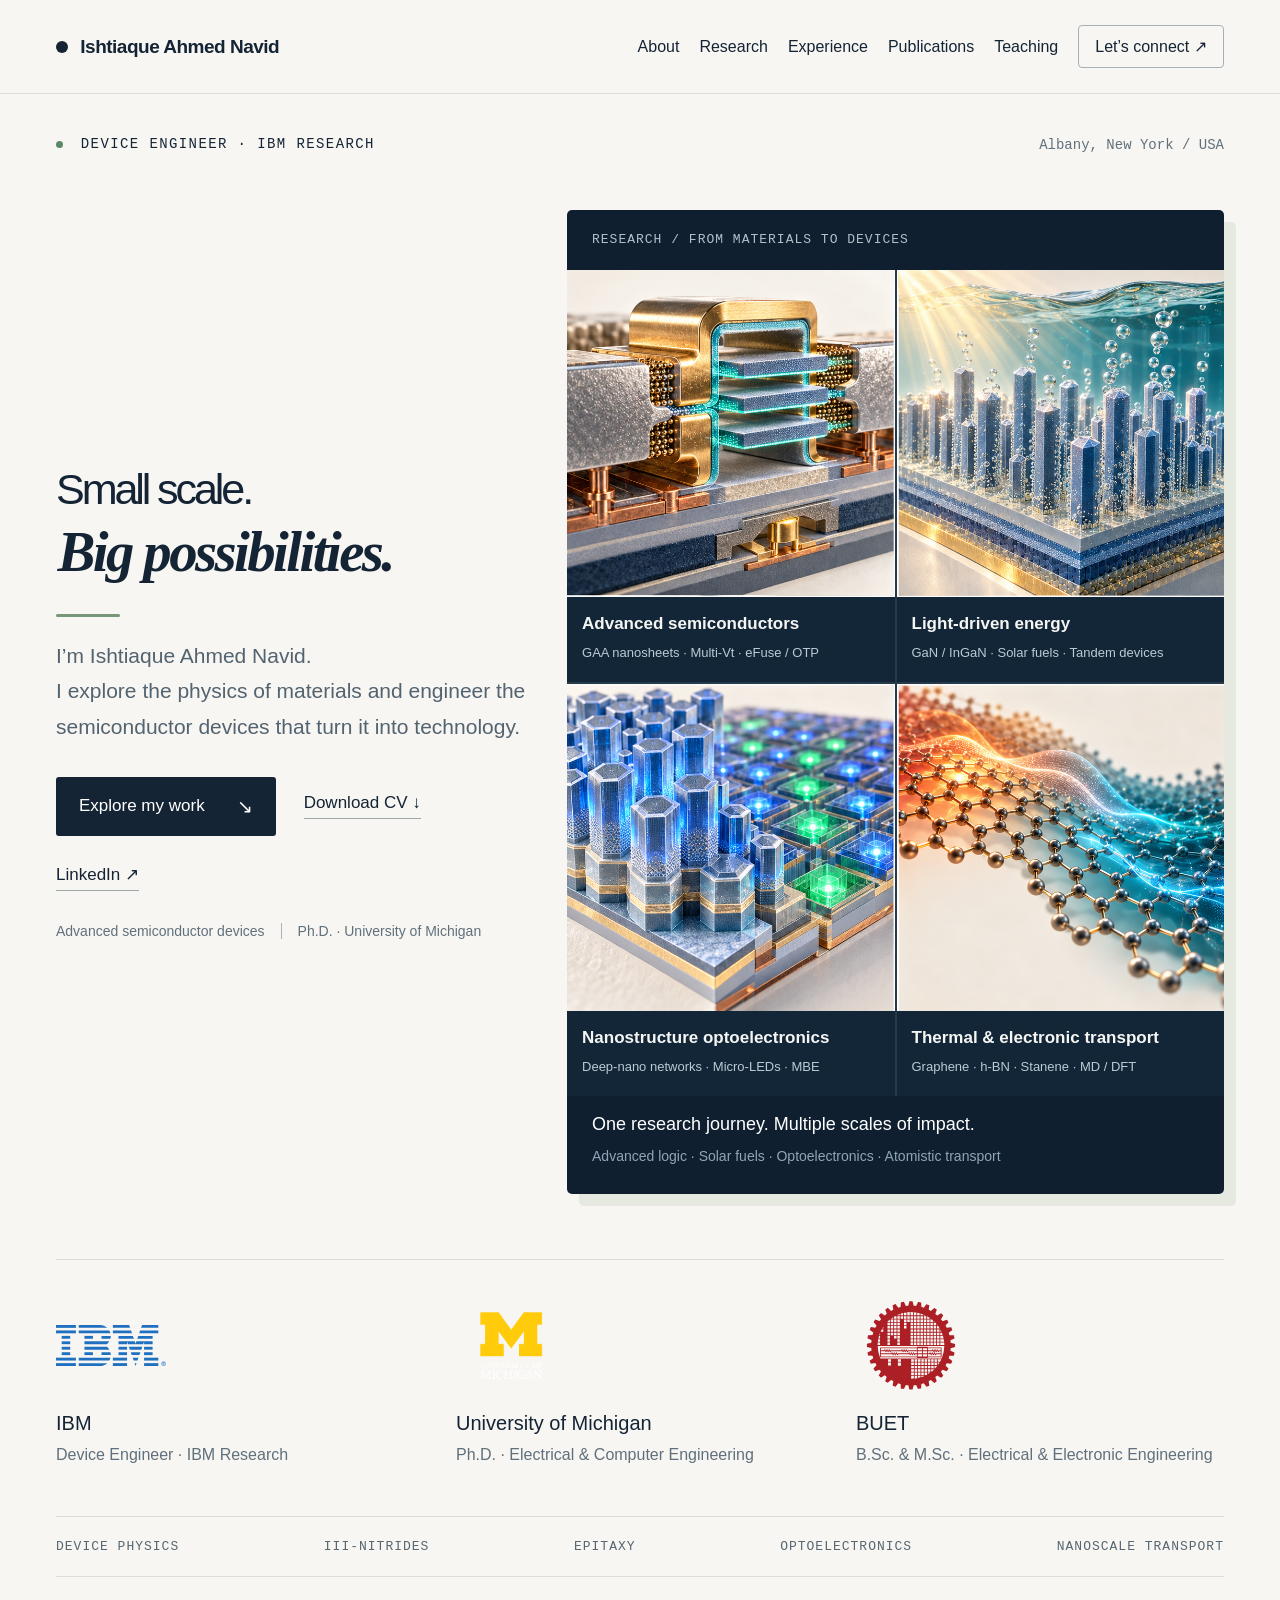
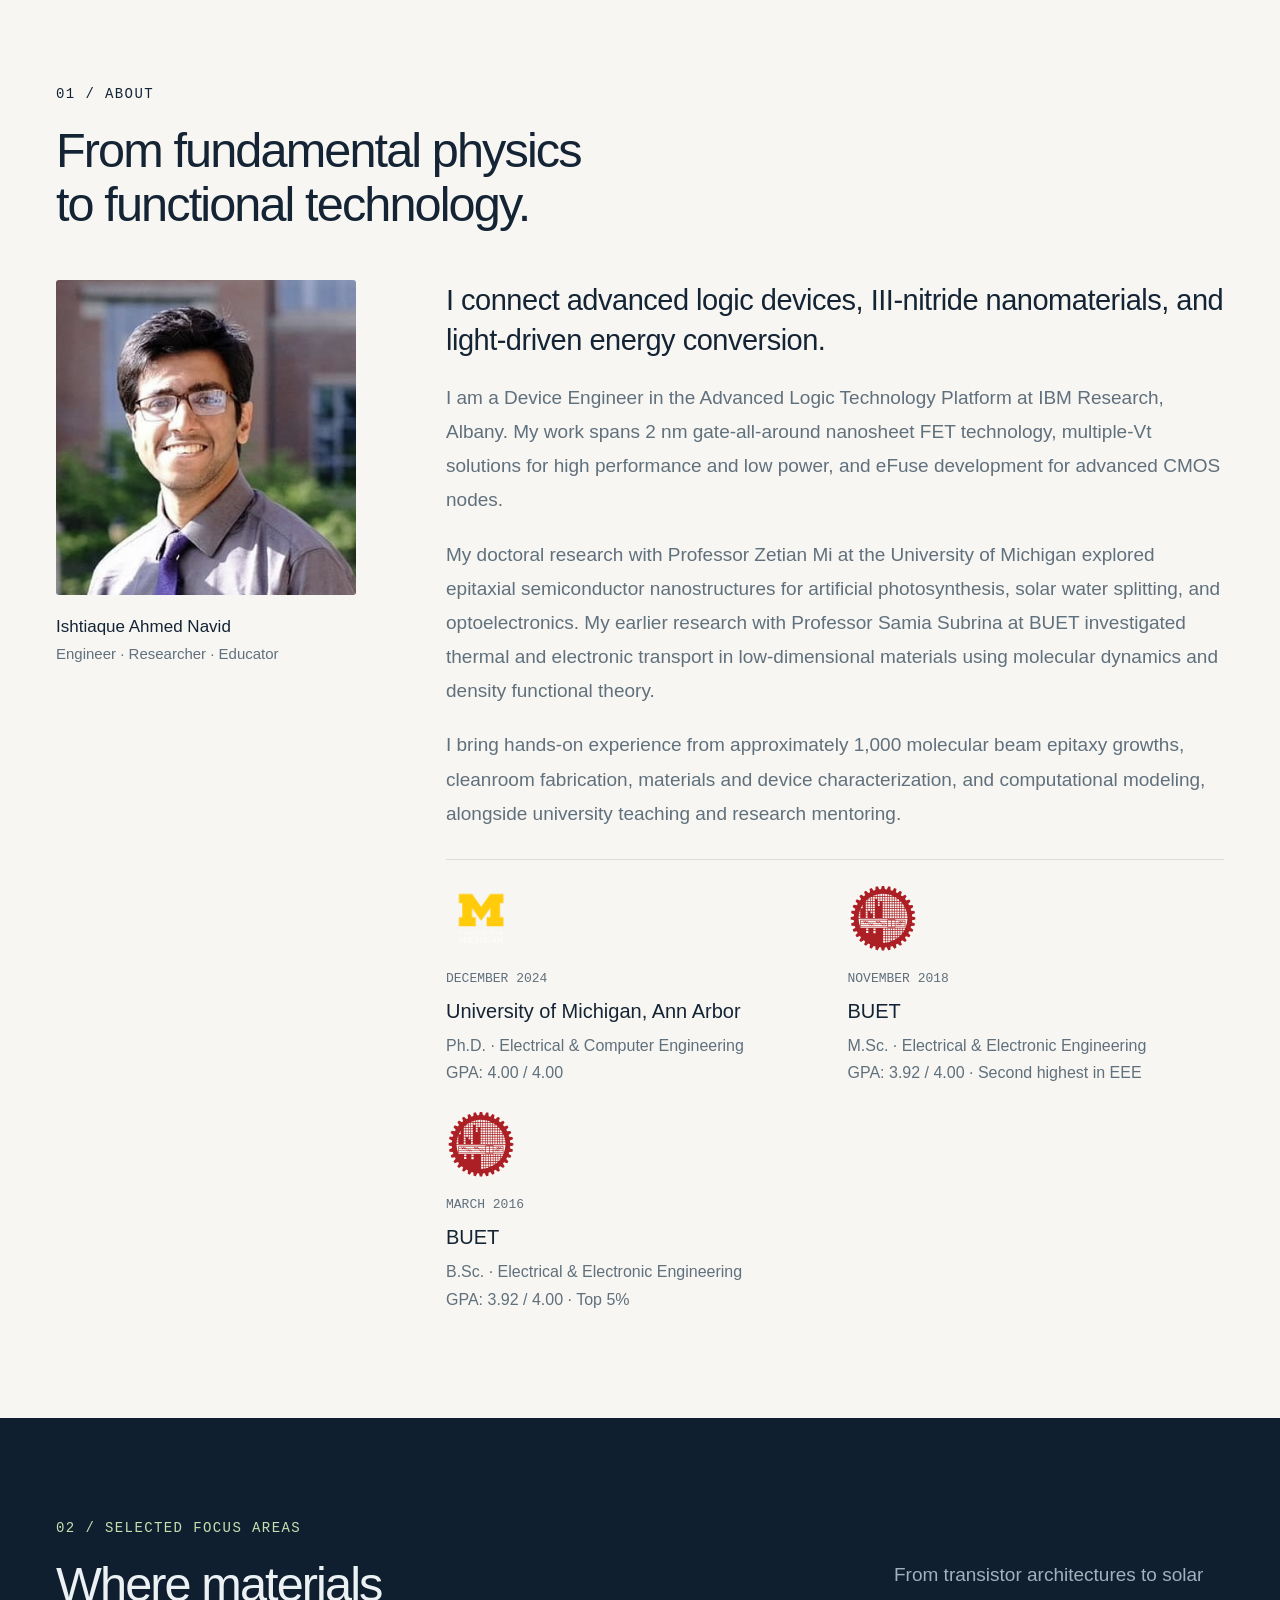
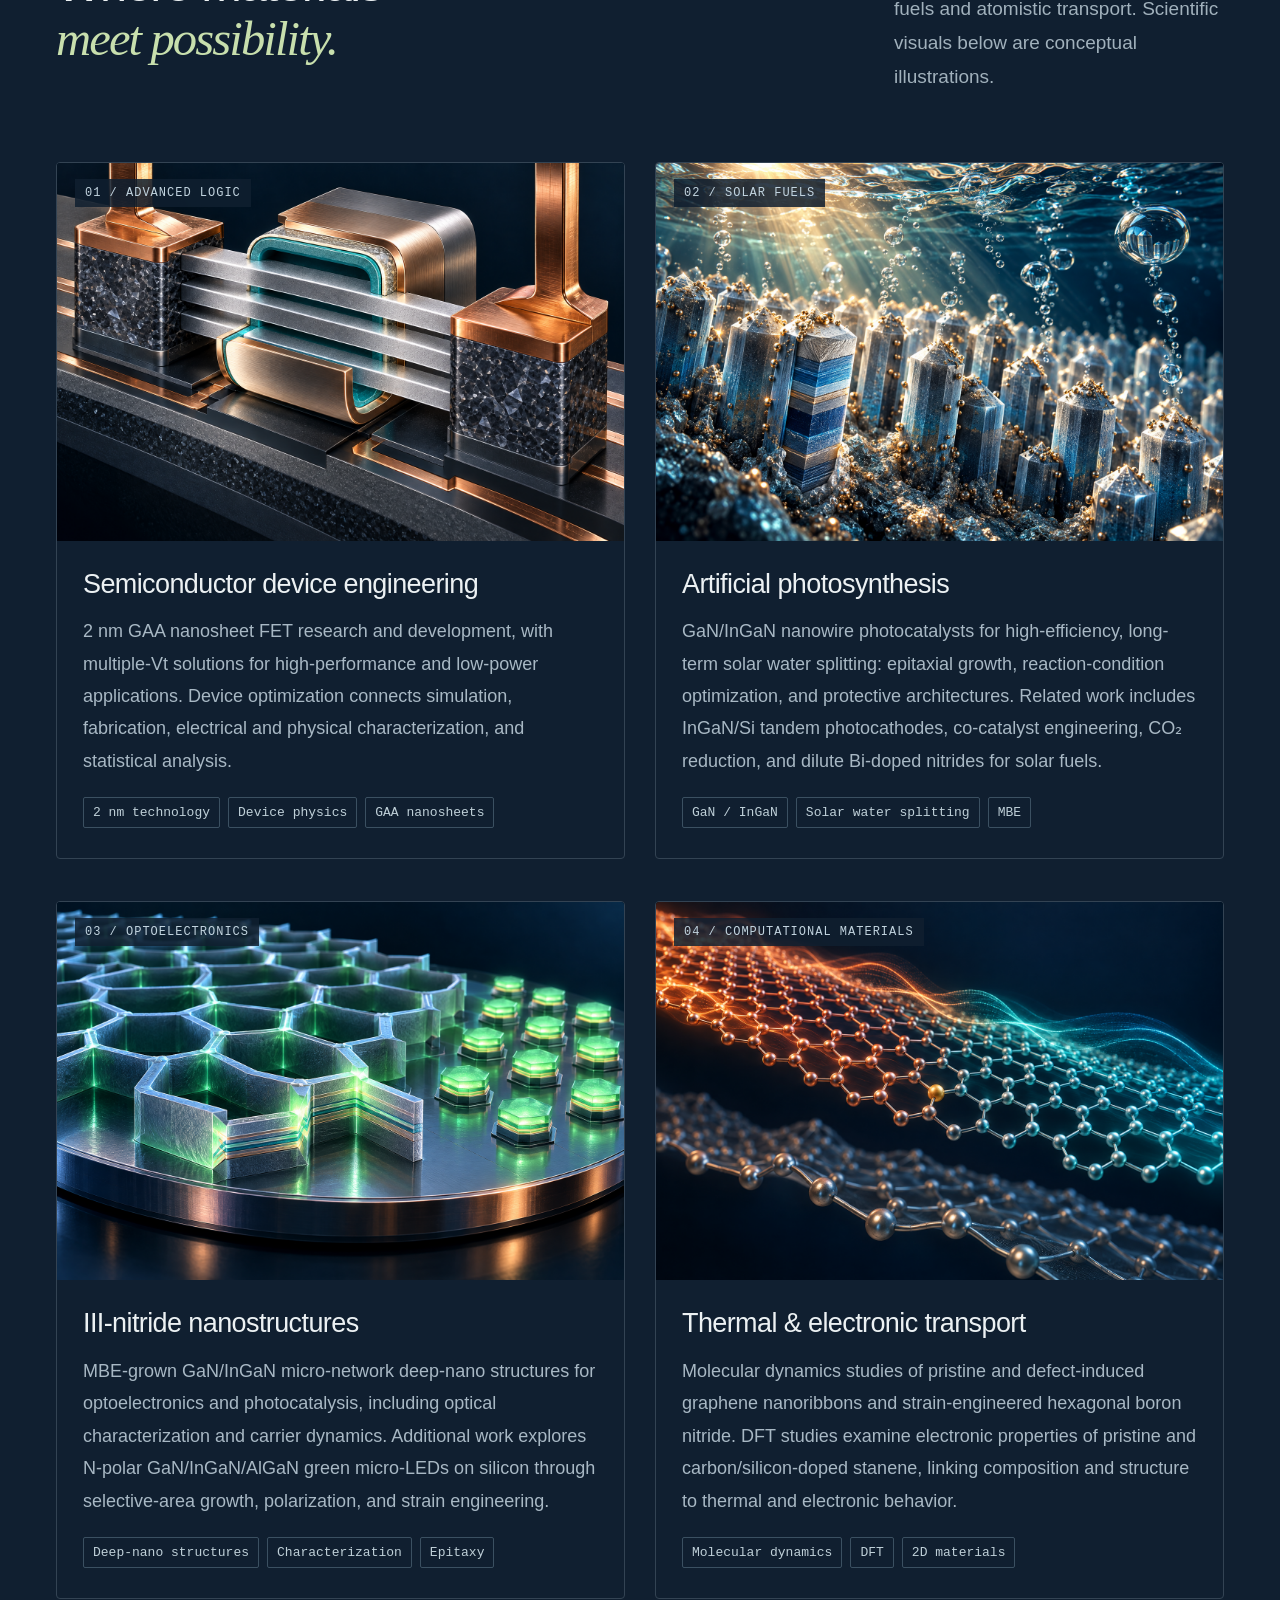
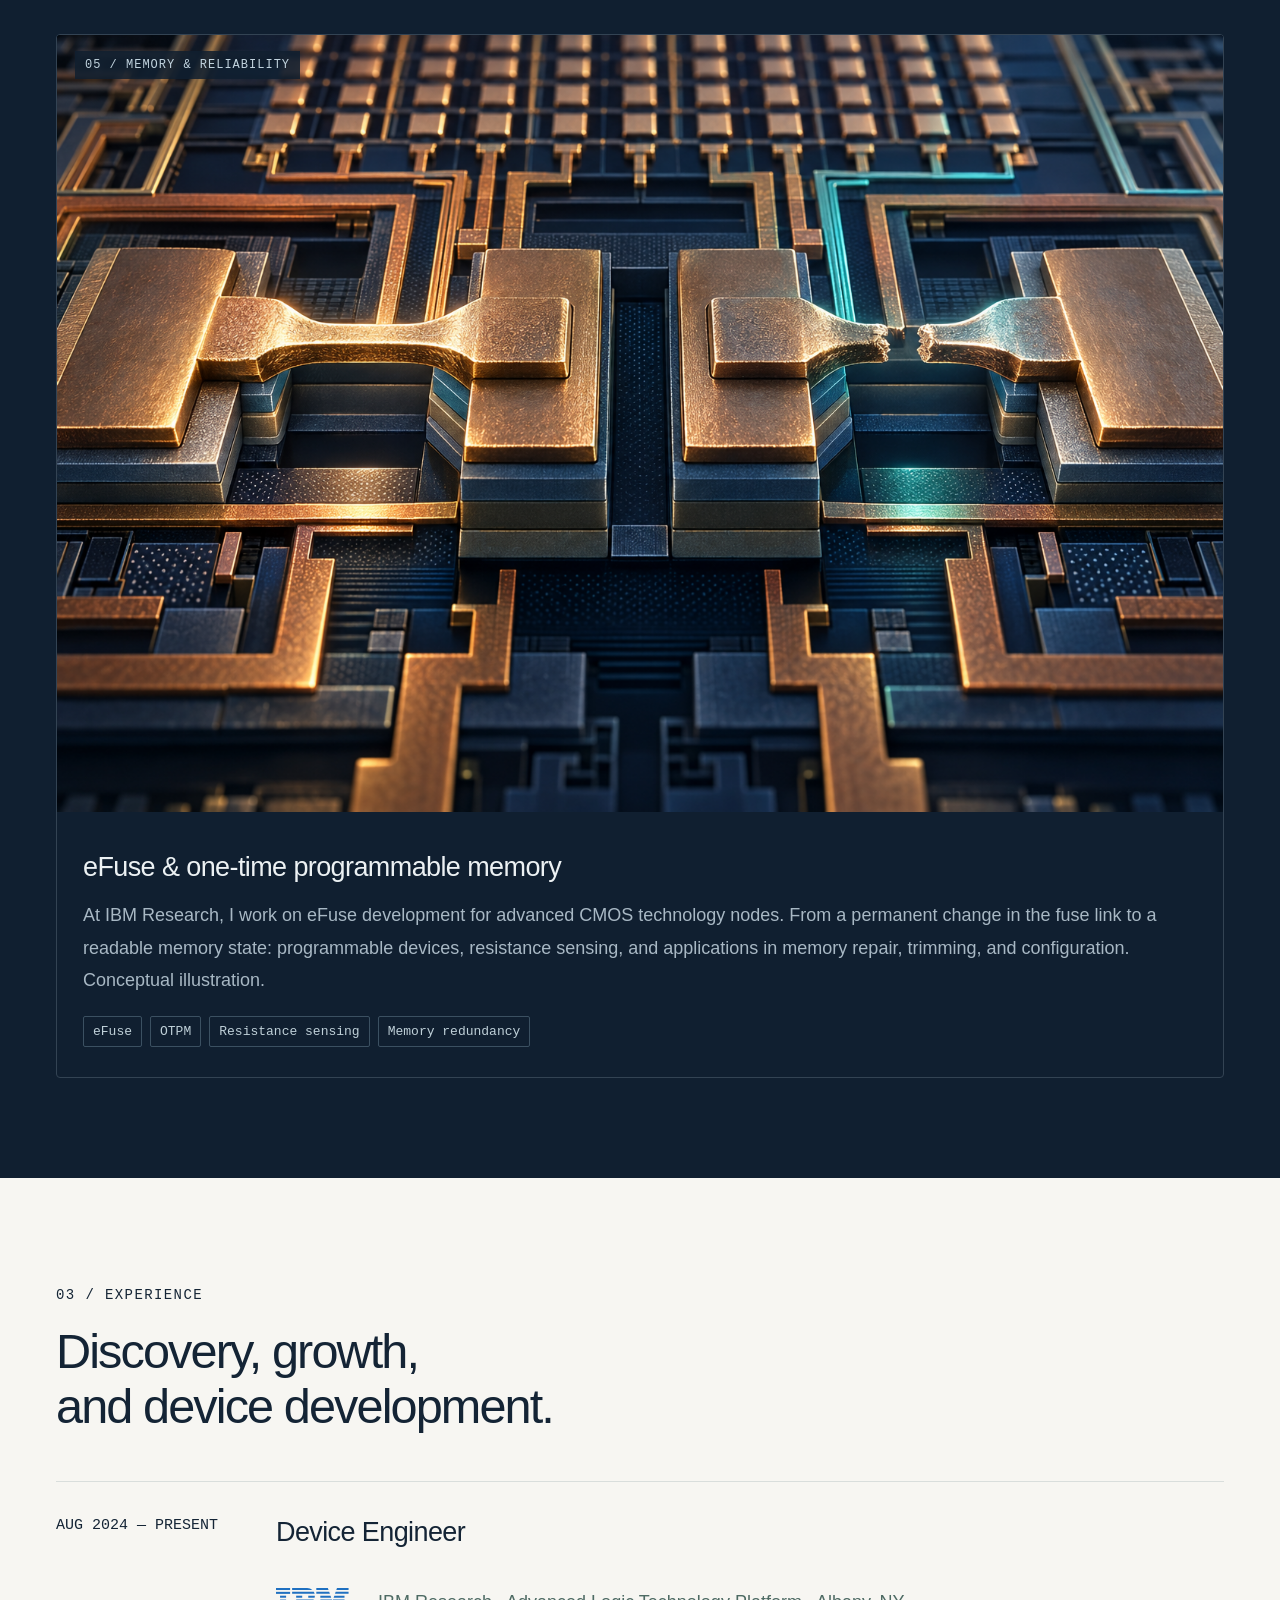
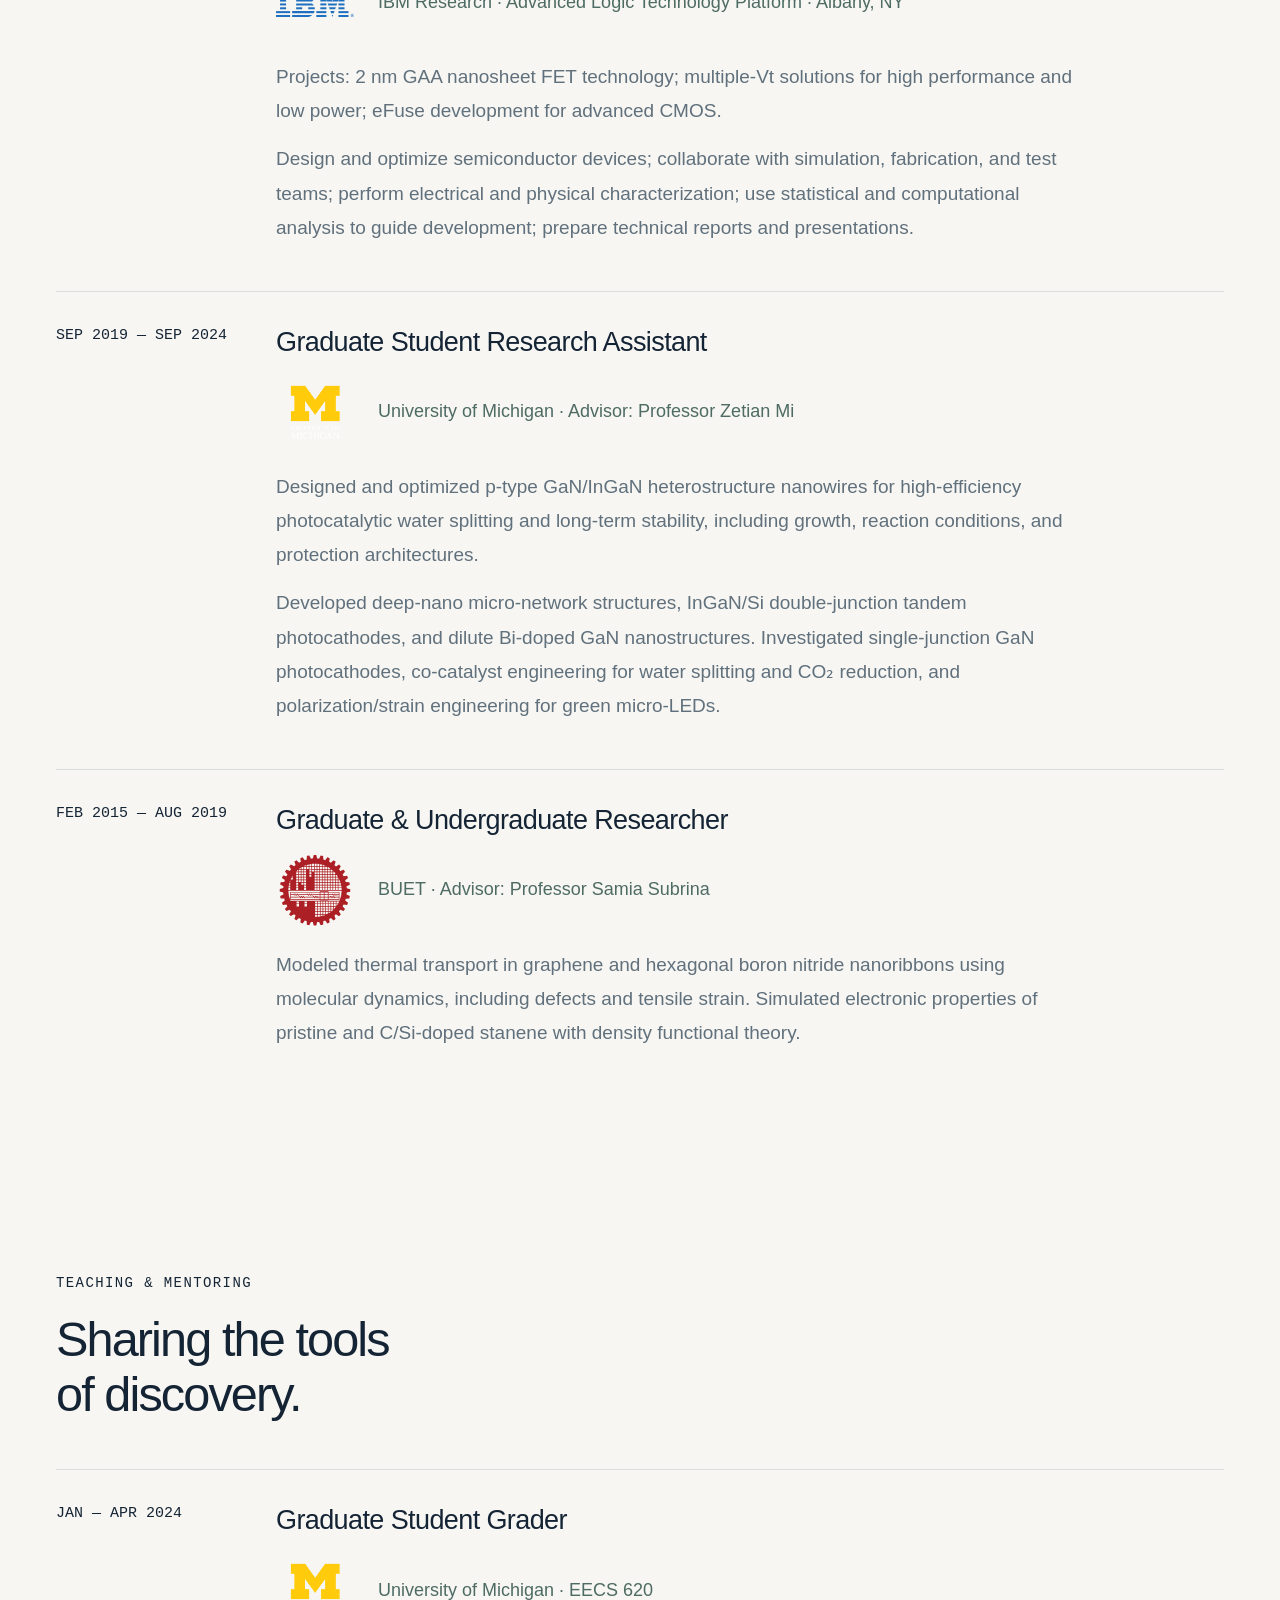
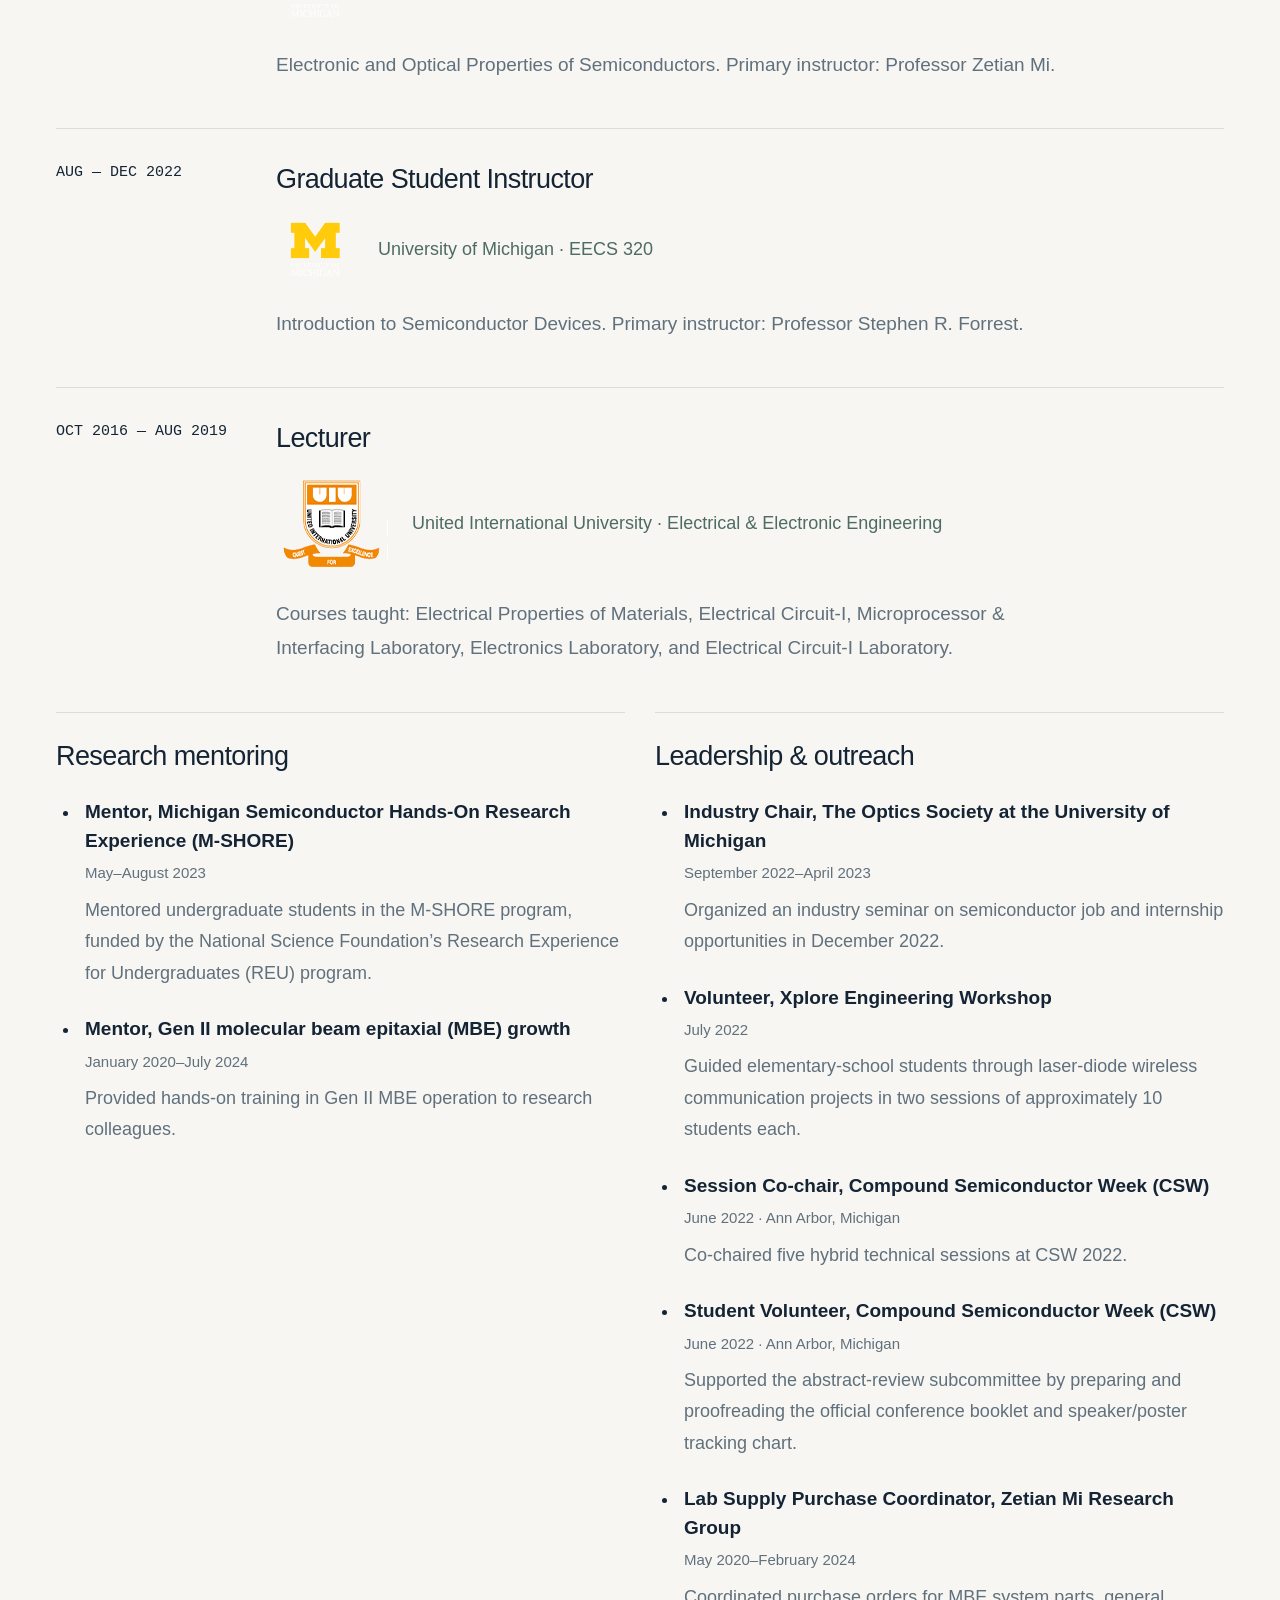
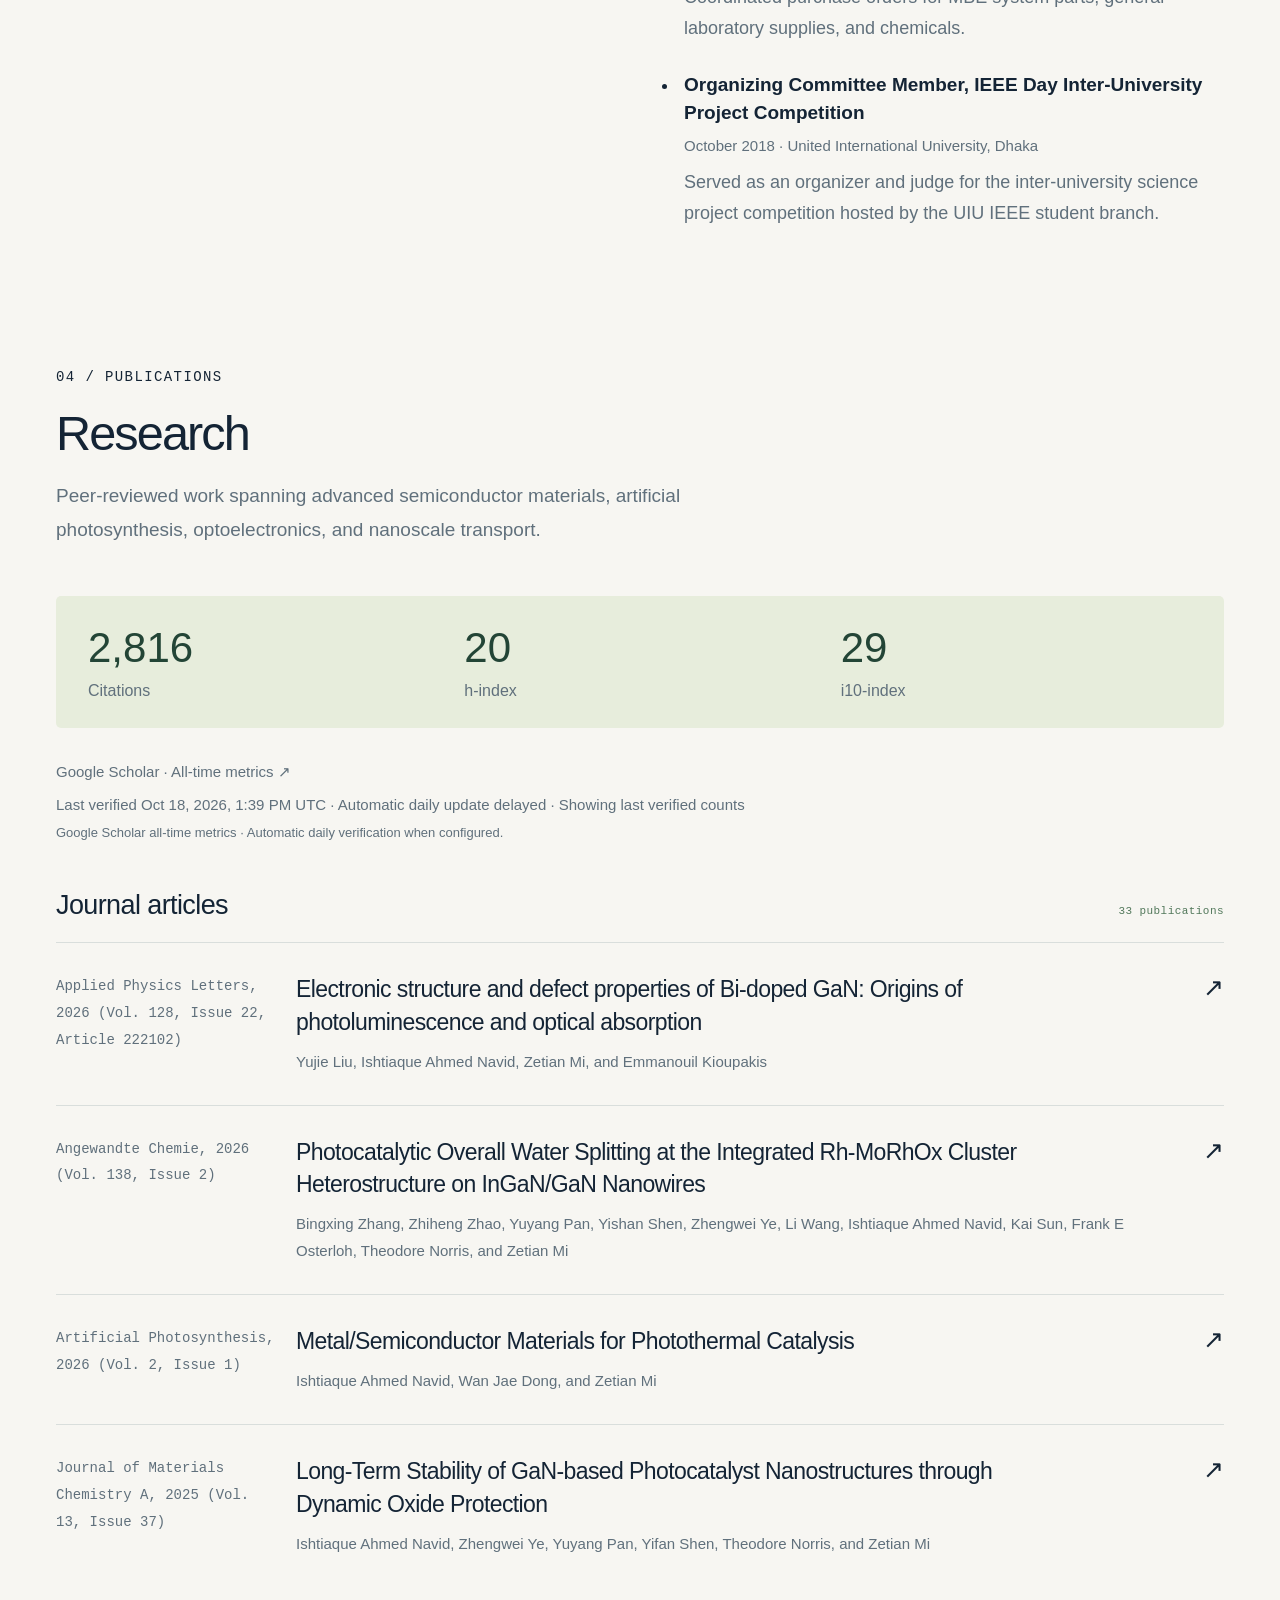
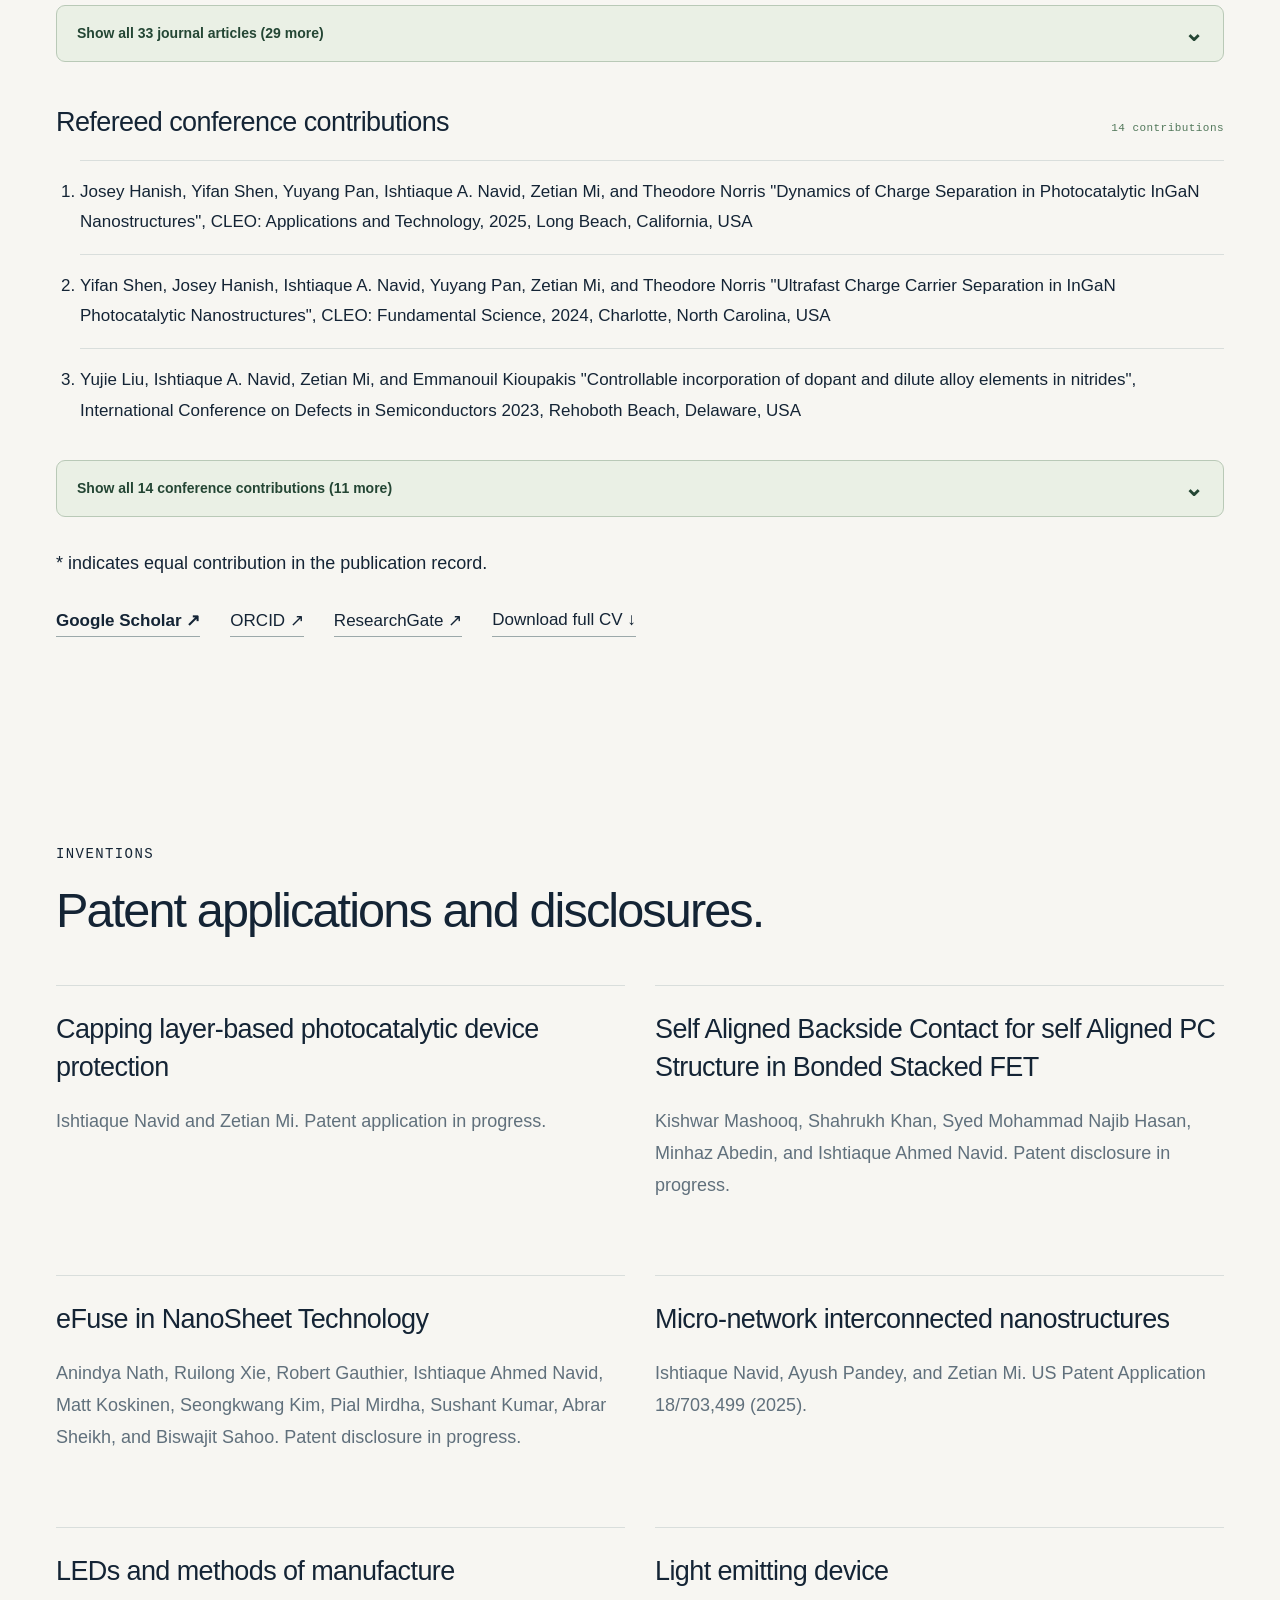
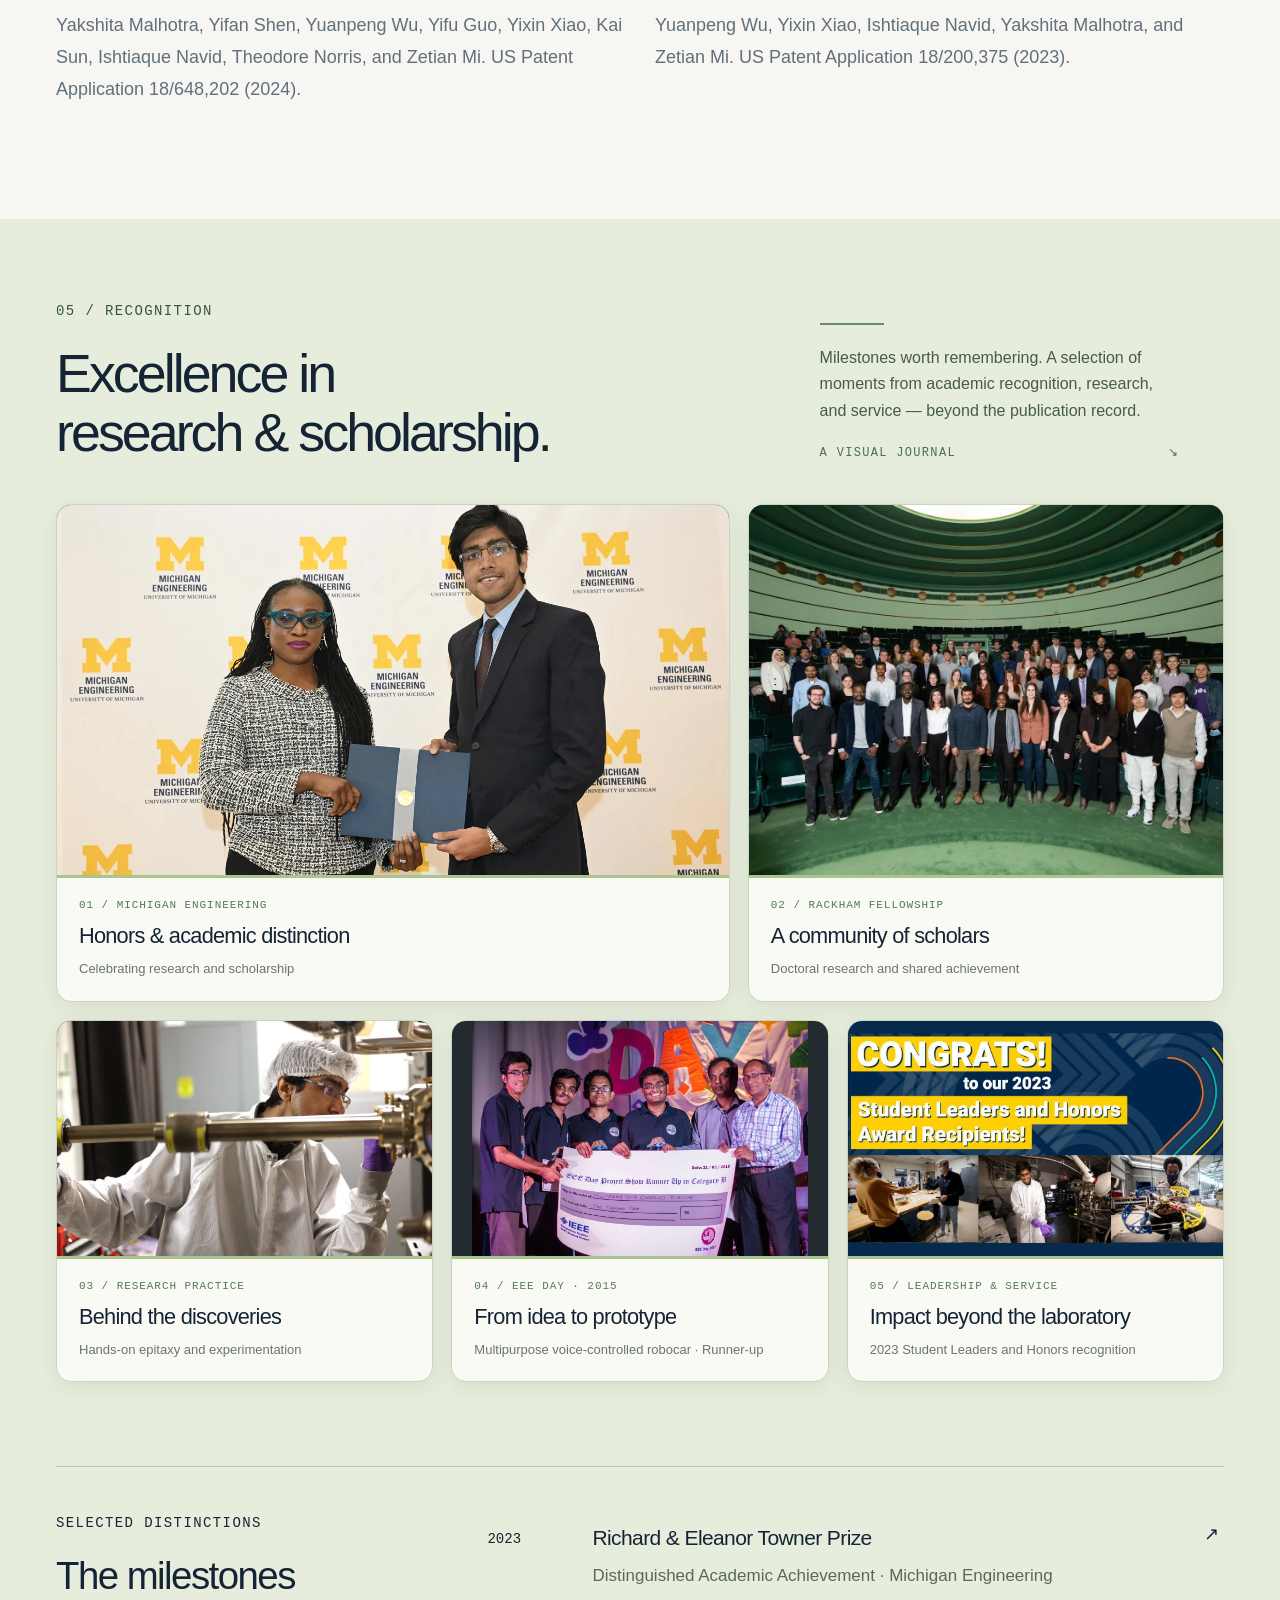
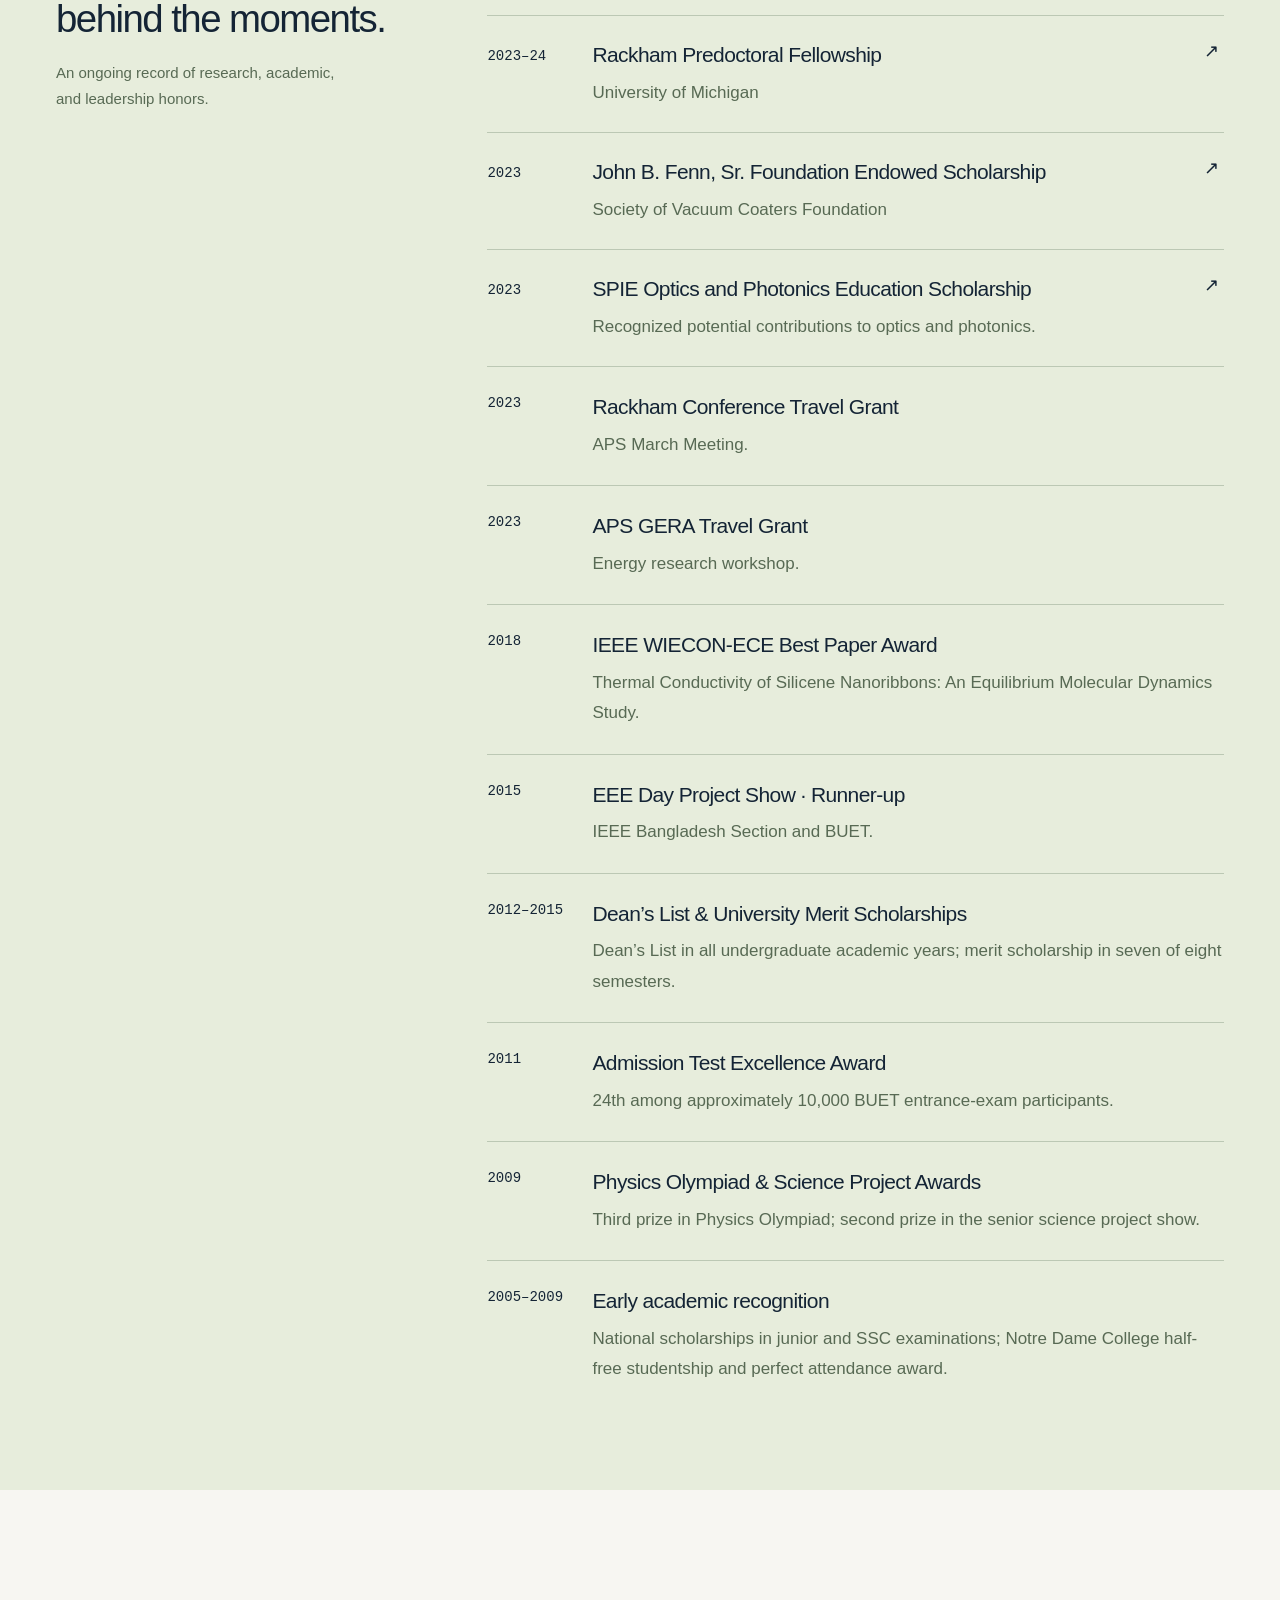
==== index.html @ 08d8f8a5 "Include 199 historical portfolio visits in existing live badge" ====
<!doctype html>
<html lang="en"><head><meta charset="utf-8"><meta name="viewport" content="width=device-width,initial-scale=1"><meta name="description" content="Ishtiaque Ahmed Navid — Device Engineer at IBM Research and Michigan Ph.D. Exploring advanced semiconductor devices, epitaxy, and nanomaterials."><meta name="theme-color" content="#101f30"><title>Ishtiaque Ahmed Navid — Semiconductor Devices & Nanomaterials</title><link rel="canonical" href="https://ishtiaque3nav.github.io/"><meta name="robots" content="index,follow,max-image-preview:large"><meta property="og:type" content="profile"><meta property="og:title" content="Ishtiaque Ahmed Navid — Semiconductor Devices &amp; Nanomaterials"><meta property="og:description" content="Research and engineering portfolio of Ishtiaque Ahmed Navid, spanning advanced semiconductor devices, nanomaterials, epitaxy, optoelectronics, and solar fuels."><meta property="og:url" content="https://ishtiaque3nav.github.io/"><meta property="og:site_name" content="Ishtiaque Ahmed Navid"><meta name="twitter:card" content="summary"><meta property="og:image" content="https://ishtiaque3nav.github.io/assets/share-headshot.jpg"><meta property="og:image:secure_url" content="https://ishtiaque3nav.github.io/assets/share-headshot.jpg"><meta property="og:image:type" content="image/jpeg"><meta property="og:image:width" content="430"><meta property="og:image:height" content="372"><meta property="og:image:alt" content="Professional headshot of Ishtiaque Ahmed Navid"><meta name="twitter:title" content="Ishtiaque Ahmed Navid — Semiconductor Devices &amp; Nanomaterials"><meta name="twitter:description" content="Research and engineering portfolio spanning advanced semiconductor devices, nanomaterials, epitaxy, optoelectronics, and solar fuels."><meta name="twitter:image" content="https://ishtiaque3nav.github.io/assets/share-headshot.jpg"><meta name="twitter:image:alt" content="Professional headshot of Ishtiaque Ahmed Navid"><script type="application/ld+json">{"@context":"https://schema.org","@type":"Person","name":"Ishtiaque Ahmed Navid","url":"https://ishtiaque3nav.github.io/","description":"Semiconductor device engineer and researcher in advanced semiconductor devices, nanomaterials, epitaxy, optoelectronics and solar fuels.","sameAs":["https://scholar.google.com/citations?user=oIF2HdcAAAAJ&hl=en","https://www.linkedin.com/in/ishtiaque-ahmed-navid-34773462/","https://orcid.org/0000-0001-6583-9331"]}</script><link rel="stylesheet" href="style.css"></head>
<body><a class="skip" href="#main">Skip to content</a>
<header><a class="brand" href="#home"><span class="brand-dot"></span>Ishtiaque Ahmed Navid</a><button id="menu" aria-expanded="false" aria-controls="navigation">Menu <span>＋</span></button><nav id="navigation" aria-label="Main navigation"><a href="#about">About</a><a href="#work">Research</a><a href="#experience">Experience</a><a href="#publications">Publications</a><a href="#teaching">Teaching</a><a class="nav-contact" href="#contact">Let’s connect ↗</a></nav></header>
<main id="main"><section class="hero wrap" id="home"><div class="hero-top"><span class="eyebrow"><i></i> DEVICE ENGINEER · IBM RESEARCH</span><span class="location">Albany, New York / USA</span></div><div class="hero-grid"><div class="hero-copy"><h1 class="hero-headline"><span class="headline-first">Small scale.</span> <em class="headline-second">Big possibilities.</em></h1><p class="intro">I’m Ishtiaque Ahmed Navid.<br>I explore the physics of materials and engineer the semiconductor devices that turn it into technology.</p><div class="actions"><a class="button" href="#work">Explore my work <span>↘</span></a><a class="text-link" href="assets/Ishtiaque-Ahmed-Navid-CV.pdf" download>Download CV ↓</a><a class="text-link" href="https://www.linkedin.com/in/ishtiaque-ahmed-navid-34773462/" target="_blank" rel="noopener noreferrer">LinkedIn ↗</a></div><div class="hero-credentials"><span>Advanced semiconductor devices</span><span>Ph.D. · University of Michigan</span></div></div><figure class="hero-science research-overview"><div class="figure-top"><span>RESEARCH / FROM MATERIALS TO DEVICES</span></div><div class="original-research-grid"><div class="original-research-panel"><div class="original-research-art art-logic" role="img" aria-label="Metallic gate surrounding stacked nanosheet channels and copper interconnects"></div><div class="original-research-label"><h3>Advanced semiconductors</h3><p>GAA nanosheets · Multi-Vt · eFuse / OTP</p></div></div><div class="original-research-panel"><div class="original-research-art art-energy" role="img" aria-label="Sunlit semiconductor nanowire photocathode in water with rising bubbles"></div><div class="original-research-label"><h3>Light-driven energy</h3><p>GaN / InGaN · Solar fuels · Tandem devices</p></div></div><div class="original-research-panel"><div class="original-research-art art-opto" role="img" aria-label="Faceted nitride nanostructures and glowing blue and green micro-LED array"></div><div class="original-research-label"><h3>Nanostructure optoelectronics</h3><p>Deep-nano networks · Micro-LEDs · MBE</p></div></div><div class="original-research-panel"><div class="original-research-art art-transport" role="img" aria-label="Honeycomb atomic sheet with warm-to-cool transport gradient"></div><div class="original-research-label"><h3>Thermal & electronic transport</h3><p>Graphene · h-BN · Stanene · MD / DFT</p></div></div></div><figcaption><strong>One research journey. Multiple scales of impact.</strong><span>Advanced logic · Solar fuels · Optoelectronics · Atomistic transport</span></figcaption></figure></div><div class="affiliations" aria-label="Professional and academic affiliations"><a href="https://www.ibm.com/research" target="_blank" rel="noopener noreferrer"><img class="institution-logo " src="assets/ibm-logo.svg" alt="IBM logo" loading="lazy"><div><strong>IBM</strong><span>Device Engineer · IBM Research</span></div></a><a href="https://umich.edu" target="_blank" rel="noopener noreferrer"><img class="institution-logo " src="assets/umich-logo.png" alt="University of Michigan logo" loading="lazy"><div><strong>University of Michigan</strong><span>Ph.D. · Electrical &amp; Computer Engineering</span></div></a><a href="https://www.buet.ac.bd" target="_blank" rel="noopener noreferrer"><img class="institution-logo" src="assets/buet-logo.svg" alt="BUET logo" loading="lazy"><div><strong>BUET</strong><span>B.Sc. &amp; M.Sc. · Electrical &amp; Electronic Engineering</span></div></a></div><div class="topic-strip"><span>DEVICE PHYSICS</span><span>III-NITRIDES</span><span>EPITAXY</span><span>OPTOELECTRONICS</span><span>NANOSCALE TRANSPORT</span></div></section>
<section class="about wrap" id="about"><div class="section-title"><span class="eyebrow">01 / ABOUT</span><h2>From fundamental physics<br>to functional technology.</h2></div><div class="about-grid"><figure class="portrait"><img src="assets/profile.jpg" alt="Ishtiaque Ahmed Navid" loading="lazy"><figcaption>Ishtiaque Ahmed Navid<br><span>Engineer · Researcher · Educator</span></figcaption></figure><div class="about-copy"><p class="large">I connect advanced logic devices, III-nitride nanomaterials, and light-driven energy conversion.</p><p>I am a Device Engineer in the Advanced Logic Technology Platform at IBM Research, Albany. My work spans 2 nm gate-all-around nanosheet FET technology, multiple-Vt solutions for high performance and low power, and eFuse development for advanced CMOS nodes.</p><p>My doctoral research with Professor Zetian Mi at the University of Michigan explored epitaxial semiconductor nanostructures for artificial photosynthesis, solar water splitting, and optoelectronics. My earlier research with Professor Samia Subrina at BUET investigated thermal and electronic transport in low-dimensional materials using molecular dynamics and density functional theory.</p><p>I bring hands-on experience from approximately 1,000 molecular beam epitaxy growths, cleanroom fabrication, materials and device characterization, and computational modeling, alongside university teaching and research mentoring.</p><div class="education"><div><img class="institution-logo education-logo" src="assets/umich-logo.png" alt="University of Michigan logo" loading="lazy"><span>DECEMBER 2024</span><strong>University of Michigan, Ann Arbor</strong><small>Ph.D. · Electrical &amp; Computer Engineering<br>GPA: 4.00 / 4.00</small></div><div class="buet-degrees"><img class="institution-logo education-logo" src="assets/buet-logo.svg" alt="BUET logo" loading="lazy"><span>NOVEMBER 2018</span><strong>BUET</strong><small>M.Sc. · Electrical &amp; Electronic Engineering<br>GPA: 3.92 / 4.00 · Second highest in EEE</small></div><div><img class="institution-logo education-logo" src="assets/buet-logo.svg" alt="BUET logo" loading="lazy"><span>MARCH 2016</span><strong>BUET</strong><small>B.Sc. · Electrical &amp; Electronic Engineering<br>GPA: 3.92 / 4.00 · Top 5%</small></div></div></div></div></section>
<section class="research" id="work"><div class="wrap"><div class="section-title"><span class="eyebrow">02 / SELECTED FOCUS AREAS</span><h2>Where materials<br><em>meet possibility.</em></h2><p>From transistor architectures to solar fuels and atomistic transport. Scientific visuals below are conceptual illustrations.</p></div><div class="work-grid">
<article class="work-card"><div class="work-image"><img src="assets/focus-logic-continuous.webp" alt="Stacked channels in a conceptual GAA transistor" loading="lazy"><span>01 / ADVANCED LOGIC</span></div><div class="work-copy"><h3>Semiconductor device engineering</h3><p>2 nm GAA nanosheet FET research and development, with multiple-Vt solutions for high-performance and low-power applications. Device optimization connects simulation, fabrication, electrical and physical characterization, and statistical analysis.</p><div class="tags"><span>2 nm technology</span><span>Device physics</span><span>GAA nanosheets</span></div></div></article>
<article class="work-card"><div class="work-image"><img src="assets/focus-solar-original.webp" alt="Conceptual light-driven water splitting with semiconductor nanostructures" loading="lazy"><span>02 / SOLAR FUELS</span></div><div class="work-copy"><h3>Artificial photosynthesis</h3><p>GaN/InGaN nanowire photocatalysts for high-efficiency, long-term solar water splitting: epitaxial growth, reaction-condition optimization, and protective architectures. Related work includes InGaN/Si tandem photocathodes, co-catalyst engineering, CO₂ reduction, and dilute Bi-doped nitrides for solar fuels.</p><div class="tags"><span>GaN / InGaN</span><span>Solar water splitting</span><span>MBE</span></div></div></article>
<article class="work-card"><div class="work-image"><img src="assets/focus-opto-original.webp" alt="Conceptual GaN and InGaN nanowire heterostructures" loading="lazy"><span>03 / OPTOELECTRONICS</span></div><div class="work-copy"><h3>III-nitride nanostructures</h3><p>MBE-grown GaN/InGaN micro-network deep-nano structures for optoelectronics and photocatalysis, including optical characterization and carrier dynamics. Additional work explores N-polar GaN/InGaN/AlGaN green micro-LEDs on silicon through selective-area growth, polarization, and strain engineering.</p><div class="tags"><span>Deep-nano structures</span><span>Characterization</span><span>Epitaxy</span></div></div></article>
<article class="work-card"><div class="work-image"><img src="assets/focus-transport-original.webp" alt="Conceptual thermal and electronic transport in an atomistic lattice" loading="lazy"><span>04 / COMPUTATIONAL MATERIALS</span></div><div class="work-copy"><h3>Thermal & electronic transport</h3><p>Molecular dynamics studies of pristine and defect-induced graphene nanoribbons and strain-engineered hexagonal boron nitride. DFT studies examine electronic properties of pristine and carbon/silicon-doped stanene, linking composition and structure to thermal and electronic behavior.</p><div class="tags"><span>Molecular dynamics</span><span>DFT</span><span>2D materials</span></div></div></article>
</div><article class="work-card efuse-feature"><div class="work-image"><img src="assets/focus-efuse-original.webp" alt="Isometric intact and programmed eFuse links with an OTP array and resistance-sensing readout" loading="lazy"><span>05 / MEMORY &amp; RELIABILITY</span></div><div class="work-copy"><h3>eFuse &amp; one-time programmable memory</h3><p>At IBM Research, I work on eFuse development for advanced CMOS technology nodes. From a permanent change in the fuse link to a readable memory state: programmable devices, resistance sensing, and applications in memory repair, trimming, and configuration. Conceptual illustration.</p><div class="tags"><span>eFuse</span><span>OTPM</span><span>Resistance sensing</span><span>Memory redundancy</span></div></div></article></div></section>
<section class="experience wrap" id="experience"><div class="section-title"><span class="eyebrow">03 / EXPERIENCE</span><h2>Discovery, growth,<br>and device development.</h2></div><div class="timeline"><article><div class="timeline-label">AUG 2024 — PRESENT</div><div><h3>Device Engineer</h3><div class="institution-heading"><img class="institution-logo " src="assets/ibm-logo.svg" alt="IBM logo" loading="lazy"><h4>IBM Research · Advanced Logic Technology Platform · Albany, NY</h4></div><p>Projects: 2 nm GAA nanosheet FET technology; multiple-Vt solutions for high performance and low power; eFuse development for advanced CMOS.</p><p>Design and optimize semiconductor devices; collaborate with simulation, fabrication, and test teams; perform electrical and physical characterization; use statistical and computational analysis to guide development; prepare technical reports and presentations.</p></div></article><article><div class="timeline-label">SEP 2019 — SEP 2024</div><div><h3>Graduate Student Research Assistant</h3><div class="institution-heading"><img class="institution-logo " src="assets/umich-logo.png" alt="University of Michigan logo" loading="lazy"><h4>University of Michigan · Advisor: Professor Zetian Mi</h4></div><p>Designed and optimized p-type GaN/InGaN heterostructure nanowires for high-efficiency photocatalytic water splitting and long-term stability, including growth, reaction conditions, and protection architectures.</p><p>Developed deep-nano micro-network structures, InGaN/Si double-junction tandem photocathodes, and dilute Bi-doped GaN nanostructures. Investigated single-junction GaN photocathodes, co-catalyst engineering for water splitting and CO₂ reduction, and polarization/strain engineering for green micro-LEDs.</p></div></article><article><div class="timeline-label">FEB 2015 — AUG 2019</div><div><h3>Graduate &amp; Undergraduate Researcher</h3><div class="institution-heading"><img class="institution-logo" src="assets/buet-logo.svg" alt="BUET logo" loading="lazy"><h4>BUET · Advisor: Professor Samia Subrina</h4></div><p>Modeled thermal transport in graphene and hexagonal boron nitride nanoribbons using molecular dynamics, including defects and tensile strain. Simulated electronic properties of pristine and C/Si-doped stanene with density functional theory.</p></div></article></div></section>
<section class="experience wrap" id="teaching"><div class="section-title"><span class="eyebrow">TEACHING &amp; MENTORING</span><h2>Sharing the tools<br>of discovery.</h2></div><div class="timeline"><article><div class="timeline-label">JAN — APR 2024</div><div><h3>Graduate Student Grader</h3><div class="institution-heading"><img class="institution-logo " src="assets/umich-logo.png" alt="University of Michigan logo" loading="lazy"><h4>University of Michigan · EECS 620</h4></div><p>Electronic and Optical Properties of Semiconductors. Primary instructor: Professor Zetian Mi.</p></div></article><article><div class="timeline-label">AUG — DEC 2022</div><div><h3>Graduate Student Instructor</h3><div class="institution-heading"><img class="institution-logo " src="assets/umich-logo.png" alt="University of Michigan logo" loading="lazy"><h4>University of Michigan · EECS 320</h4></div><p>Introduction to Semiconductor Devices. Primary instructor: Professor Stephen R. Forrest.</p></div></article><article><div class="timeline-label">OCT 2016 — AUG 2019</div><div><h3>Lecturer</h3><div class="institution-heading"><span class="uiu-crest"><img src="assets/uiu-logo.png" alt="United International University crest" loading="lazy"></span><h4>United International University · Electrical &amp; Electronic Engineering</h4></div><p>Courses taught: Electrical Properties of Materials, Electrical Circuit-I, Microprocessor &amp; Interfacing Laboratory, Electronics Laboratory, and Electrical Circuit-I Laboratory.</p></div></article></div><div class="detail-grid"><article><h3>Research mentoring</h3><ul class="cv-bullet-list">
<li><strong>Mentor, Michigan Semiconductor Hands-On Research Experience (M-SHORE)</strong><span class="cv-dates">May–August 2023</span><span>Mentored undergraduate students in the M-SHORE program, funded by the National Science Foundation’s Research Experience for Undergraduates (REU) program.</span></li>
<li><strong>Mentor, Gen II molecular beam epitaxial (MBE) growth</strong><span class="cv-dates">January 2020–July 2024</span><span>Provided hands-on training in Gen II MBE operation to research colleagues.</span></li>
</ul></article><article><h3>Leadership &amp; outreach</h3><ul class="cv-bullet-list">
<li><strong>Industry Chair, The Optics Society at the University of Michigan</strong><span class="cv-dates">September 2022–April 2023</span><span>Organized an industry seminar on semiconductor job and internship opportunities in December 2022.</span></li>
<li><strong>Volunteer, Xplore Engineering Workshop</strong><span class="cv-dates">July 2022</span><span>Guided elementary-school students through laser-diode wireless communication projects in two sessions of approximately 10 students each.</span></li>
<li><strong>Session Co-chair, Compound Semiconductor Week (CSW)</strong><span class="cv-dates">June 2022 · Ann Arbor, Michigan</span><span>Co-chaired five hybrid technical sessions at CSW 2022.</span></li>
<li><strong>Student Volunteer, Compound Semiconductor Week (CSW)</strong><span class="cv-dates">June 2022 · Ann Arbor, Michigan</span><span>Supported the abstract-review subcommittee by preparing and proofreading the official conference booklet and speaker/poster tracking chart.</span></li>
<li><strong>Lab Supply Purchase Coordinator, Zetian Mi Research Group</strong><span class="cv-dates">May 2020–February 2024</span><span>Coordinated purchase orders for MBE system parts, general laboratory supplies, and chemicals.</span></li>
<li><strong>Organizing Committee Member, IEEE Day Inter-University Project Competition</strong><span class="cv-dates">October 2018 · United International University, Dhaka</span><span>Served as an organizer and judge for the inter-university science project competition hosted by the UIU IEEE student branch.</span></li>
</ul></article></div></section><section class="publications wrap" id="publications"><div class="section-title"><span class="eyebrow">04 / PUBLICATIONS</span><h2>Research</h2><p>Peer-reviewed work spanning advanced semiconductor materials, artificial photosynthesis, optoelectronics, and nanoscale transport.</p></div><div class="stats"><div><strong id="scholar-citations">2,808</strong><span>Citations</span></div><div><strong id="scholar-h-index">20</strong><span>h-index</span></div><div><strong id="scholar-i10-index">29</strong><span>i10-index</span></div></div><p class="metrics-source"><a href="https://scholar.google.com/citations?user=oIF2HdcAAAAJ&amp;hl=en" target="_blank" rel="noopener noreferrer">Google Scholar · All-time metrics ↗</a><br><span id="scholar-status" role="status">Last verified October 15, 2026 · Checking citation data…</span><br><small>Google Scholar all-time metrics · Automatic daily verification when configured.</small></p><div class="publication-list-heading"><h3 class="subheading">Journal articles</h3><span>33 publications</span></div><div class="publication-preview"><a class="paper" href="https://doi.org/10.1063/5.0337251" target="_blank" rel="noopener noreferrer"><span class="paper-meta">Applied Physics Letters, 2026 (Vol. 128, Issue 22, Article 222102)</span><div><h3>Electronic structure and defect properties of Bi-doped GaN: Origins of photoluminescence and optical absorption</h3><p class="authors">Yujie Liu, Ishtiaque Ahmed Navid, Zetian Mi, and Emmanouil Kioupakis</p></div><span class="arrow">↗</span></a><a class="paper" href="https://doi.org/10.1002/ange.202520831" target="_blank" rel="noopener noreferrer"><span class="paper-meta">Angewandte Chemie, 2026 (Vol. 138, Issue 2)</span><div><h3>Photocatalytic Overall Water Splitting at the Integrated Rh-MoRhOx Cluster Heterostructure on InGaN/GaN Nanowires</h3><p class="authors">Bingxing Zhang, Zhiheng Zhao, Yuyang Pan, Yishan Shen, Zhengwei Ye, Li Wang, Ishtiaque Ahmed Navid, Kai Sun, Frank E Osterloh, Theodore Norris, and Zetian Mi</p></div><span class="arrow">↗</span></a><a class="paper" href="https://doi.org/10.1021/aps.5c00001" target="_blank" rel="noopener noreferrer"><span class="paper-meta">Artificial Photosynthesis, 2026 (Vol. 2, Issue 1)</span><div><h3>Metal/Semiconductor Materials for Photothermal Catalysis</h3><p class="authors">Ishtiaque Ahmed Navid, Wan Jae Dong, and Zetian Mi</p></div><span class="arrow">↗</span></a><a class="paper" href="https://doi.org/10.1039/d5ta02771c" target="_blank" rel="noopener noreferrer"><span class="paper-meta">Journal of Materials Chemistry A, 2025 (Vol. 13, Issue 37)</span><div><h3>Long-Term Stability of GaN-based Photocatalyst Nanostructures through Dynamic Oxide Protection</h3><p class="authors">Ishtiaque Ahmed Navid, Zhengwei Ye, Yuyang Pan, Yifan Shen, Theodore Norris, and Zetian Mi</p></div><span class="arrow">↗</span></a></div><details class="publication-dropdown"><summary><span class="publication-label-closed">Show all 33 journal articles (29 more)</span><span class="publication-label-open">Show fewer journal articles</span><span class="publication-chevron" aria-hidden="true">⌄</span></summary><div class="publication-dropdown-content"><a class="paper" href="https://doi.org/10.1038/s41467-025-58372-7" target="_blank" rel="noopener noreferrer"><span class="paper-meta">Nature Communications, 2025 (Vol. 16, Issue 1)</span><div><h3>Nitrate Reduction to Ammonia Catalyzed by GaN/Si Photoelectrodes with Metal Clusters</h3><p class="authors">W. J. Dong, J. P. Menzel, Z. Ye, Z. Long, I. A. Navid, K. R. Yang, Y. Xiao, V. S. Batista, and Z. Mi,</p></div><span class="arrow">↗</span></a><a class="paper" href="https://doi.org/10.1002/smll.202412089" target="_blank" rel="noopener noreferrer"><span class="paper-meta">Small, 2025 (Vol. 21, Issue 11)</span><div><h3>Synergistic Metal-Support Interactions in Au/GaN Catalysts for Photoelectrochemical Nitrate Reduction to Ammonia</h3><p class="authors">Wan Jae Dong, Jan Paul Menzel, Zhengwei Ye, Zhuoran Long, Ishtiaque Ahmed Navid, Victor S Batista, and Zetian Mi</p></div><span class="arrow">↗</span></a><a class="paper" href="https://doi.org/10.1063/5.0212409" target="_blank" rel="noopener noreferrer"><span class="paper-meta">AIP Advances, 2025 (Vol. 15, Issue 1)</span><div><h3>Molecular beam epitaxy, photocatalytic solar water splitting, and carrier dynamics of InGaN micro-network deep-nano structures</h3><p class="authors">Ishtiaque Ahmed Navid, Yifan Shen, Peng Zhou, Jonathan Schwartz, Yin Min Goh, Tao Ma, Robert Hovden, Theodore Norris, and Zetian Mi</p></div><span class="arrow">↗</span></a><a class="paper" href="https://doi.org/10.1002/ange.202500158" target="_blank" rel="noopener noreferrer"><span class="paper-meta">Angewandte Chemie, 2025 (Vol. 137, Issue 14)</span><div><h3>Photocatalytic Conversion of Methane to Ethane and Propane Using Cobalt-Cluster-Activated GaN Nanowires</h3><p class="authors">Zhengwei Ye, Zhuoran Long, Bingxing Zhang, Ishtiaque Ahmed Navid, Paul Menzel, Yifan Shen, Shubham Mondal, Facheng Guo, Theodore B Norris, Victor S Batista, Zetian Mi</p></div><span class="arrow">↗</span></a><a class="paper" href="https://doi.org/10.1063/5.0219021" target="_blank" rel="noopener noreferrer"><span class="paper-meta">Applied Physics Letters, 2024 (Vol. 125, Issue 12)</span><div><h3>Selective incorporation of antimony into gallium nitride</h3><p class="authors">Yujie Liu, Ishtiaque Ahmed Navid, Zetian Mi, and Emmanouil Kioupakis</p></div><span class="arrow">↗</span></a><a class="paper" href="https://doi.org/10.1038/s44160-024-00648-9" target="_blank" rel="noopener noreferrer"><span class="paper-meta">Nature Synthesis, 2024</span><div><h3>Interfacially coupled Cu-cluster/GaN photocathode for efficient CO2 to ethylene conversion</h3><p class="authors">Bingxing Zhang, Peng Zhou, Zhengwei Ye, Ishtiaque Ahmed Navid, Yuyang Pan, Yixin Xiao, Kai Sun, and Zetian Mi</p></div><span class="arrow">↗</span></a><a class="paper" href="https://doi.org/10.1073/pnas.2408183121" target="_blank" rel="noopener noreferrer"><span class="paper-meta">Proceedings of the National Academy of Sciences, 2024 (Vol. 121, Issue 35)</span><div><h3>A synergetic cocatalyst for conversion of carbon dioxide, sunlight, and water into methanol</h3><p class="authors">Zhengwei Ye, Ke Yang, Bingxing Zhang, Ishtiaque Ahmed Navid, Yifan Shen, Yixin Xiao, Alexandre Pofelski, Gianluigi A Botton, Tao Ma, Shubham Mondal, Theodore Norris, Victor S. Batista, and Zetian Mi</p></div><span class="arrow">↗</span></a><a class="paper" href="https://doi.org/10.1002/advs.202309548" target="_blank" rel="noopener noreferrer"><span class="paper-meta">Advanced Science, 2024 (Vol. 11, Issue 26)</span><div><h3>Concentrated Solar Light Photoelectrochemical Water Splitting for Low Cost, High Yield, and Stable Hydrogen Production</h3><p class="authors">Wan Jae Dong, Zhengwei Ye, Songtao Tang, Ishtiaque Ahmed Navid, Yixin Xiao, Peng Zhou, Bingxing Zhang, Yuyang Pan, and Zetian Mi</p></div><span class="arrow">↗</span></a><a class="paper" href="https://doi.org/10.1021/acscatal.3c04264" target="_blank" rel="noopener noreferrer"><span class="paper-meta">ACS Catalysis, 2024 (Vol. 14, Issue 4)</span><div><h3>Photoelectrochemical Urea Synthesis from Nitrate and Carbon Dioxide on GaN Nanowires</h3><p class="authors">W. J. Dong, J. P. Menzel, Z. Ye, I. A. Navid, P. Zhou, K. R. Yang, V. S. Batista, and Z. Mi,</p></div><span class="arrow">↗</span></a><a class="paper" href="https://doi.org/10.1063/5.0180567" target="_blank" rel="noopener noreferrer"><span class="paper-meta">APL Materials, 2024 (Vol. 12, Issue 2)</span><div><h3>Structural and Optical Characterization of Dilute Bi-doped GaN Nanostructures Grown by Molecular Beam Epitaxy</h3><p class="authors">Ishtiaque Ahmed Navid, Yujie Liu, Yuyang Pan, Kai Sun, Emmanouil Kioupakis, and Zetian Mi</p></div><span class="arrow">↗</span></a><a class="paper" href="https://doi.org/10.1039/D3SC02567E" target="_blank" rel="noopener noreferrer"><span class="paper-meta">Chemical Science, 2024, (Vol. 15)</span><div><h3>Water-promoted selective photocatalytic methane oxidation for methanol production</h3><p class="authors">Peng Zhou, Zhengwei Ye, Ke Yang, Ishtiaque Ahmed Navid, Alexandre Pofelski, Gianluigi A Botton, Tao Ma, Yixin Xiao, Shubham Mondal, Victor S. Batista, and Zetian Mi</p></div><span class="arrow">↗</span></a><a class="paper" href="https://doi.org/10.1038/s41929-023-01023-1" target="_blank" rel="noopener noreferrer"><span class="paper-meta">Nature Catalysis, 2023, (Vol. 6, Issue 11)</span><div><h3>Light- driven synthesis of C2H6 from CO2 and H2O on a bimetallic AuIr composite supported on InGaN nanowires</h3><p class="authors">Baowen Zhou, Yongjin Ma, Pengfei Ou, Zhengwei Ye, Xiao-Yan Li, Srinivas Vanka, Tao Ma, Haiding Sun, Ping Wang, Peng Zhou, Jason K Cooper, Yixin Xiao, Ishtiaque Ahmed Navid, Jun Pan, Jun Song, and Zetian Mi,</p></div><span class="arrow">↗</span></a><a class="paper" href="https://doi.org/10.1038/s41467-023-37754-9" target="_blank" rel="noopener noreferrer"><span class="paper-meta">Nature Communications, 2023, (Vol. 14, Article 2047)</span><div><h3>Oxynitrides enabled photoelectrochemical water splitting with over 3,000 hrs stable operation in practical two-electrode configuration</h3><p class="authors">Yixin Xiao, Xianghua Kong, Srinivas Vanka, Wanjae Dong, Guosong Zeng, Zhengwei Ye, Kai Sun, Ishtiaque Ahmed Navid, Baowen Zhou, Francesca M. Toma, Hong Guo, and Zetian Mi,</p></div><span class="arrow">↗</span></a><a class="paper" href="https://doi.org/10.1038/s41467-023-35782-z" target="_blank" rel="noopener noreferrer"><span class="paper-meta">Nature Communications, 2023, (Vol. 14, Article 179)</span><div><h3>Pt Nanoclusters on GaN Nanowires for Solar-assisted Seawater Hydrogen Evolution</h3><p class="authors">Wan Jae Dong, Yixin Xiao, Ke R. Yang, Zhengwei Ye, Peng Zhou, Ishtiaque Ahmed Navid, Victor S. Batista, and Zetian Mi,</p></div><span class="arrow">↗</span></a><a class="paper" href="https://doi.org/10.1038/s41586-022-05399-1" target="_blank" rel="noopener noreferrer"><span class="paper-meta">Nature, 2023 (Vol. 613, Page 66-70)</span><div><h3>Solar-to-hydrogen efficiency of more than 9% in unassisted photocatalytic overall water splitting</h3><p class="authors">Peng Zhou, Ishtiaque Ahmed Navid, Yongjin Ma, Yixin Xiao, Ping Wang, Zhengwei Ye, Baowen Zhou, and Zetian Mi</p></div><span class="arrow">↗</span></a><a class="paper" href="https://doi.org/10.1038/s41377-022-00985-4" target="_blank" rel="noopener noreferrer"><span class="paper-meta">Light: Science and Applications, 2022 (Vol. 11, Article 294)</span><div><h3>InGaN Micro- light-emitting Diodes Monolithically Grown on Si: Achieving Ultrastable Operation through Polarization and Strain Engineering</h3><p class="authors">Yuanpeng Wu, Yixin Xiao, Ishtiaque Navid, Kai Sun, Yakshita Malhotra, Ping Wang, Ding Wang, Yuanxiang Xu, Ayush Pandey, Reddeppa Maddakka, Walter Shin, Jiangnan Liu, Jungwook Min, and Zetian Mi,</p></div><span class="arrow">↗</span></a><a class="paper" href="https://doi.org/10.1021/acs.jpclett.2c01459" target="_blank" rel="noopener noreferrer"><span class="paper-meta">The Journal of Physical Chemical Letters, 2022 (Vol. 13, Issue 34)</span><div><h3>Metal-support Interaction-promoted Photothermal Catalytic Methane Reforming into Liquid Fuels</h3><p class="authors">Peng Zhou, Ishtiaque Ahmed Navid, Yixin Xiao, Zhengwei Ye, Wanjae Dong, Ping Wang, Kai Sun, and Zetian Mi</p></div><span class="arrow">↗</span></a><a class="paper" href="https://doi.org/10.1039/D2TA00032F" target="_blank" rel="noopener noreferrer"><span class="paper-meta">Journal of Materials Chemistry A, 2022 (Vol. 10, Issue 14)</span><div><h3>Bi Catalysts Supported on GaN Nanowires towards Efficient Photoelectrochemical CO2 Reduction Using Si Photocathodes</h3><p class="authors">Wan Jae Dong*, Ishtiaque Ahmed Navid*, Yixin Xiao, Tae Hyung Lee, Jin Wook Lim, Donghwa Lee, Ho Won Jang, Jong-Lam Lee, and Zetian Mi</p></div><span class="arrow">↗</span></a><a class="paper" href="https://doi.org/10.1021/acs.nanolett.1c04220" target="_blank" rel="noopener noreferrer"><span class="paper-meta">Nano Letters, 2022 (Vol. 22, Issue 6)</span><div><h3>Crystallographic Effects of GaN Nanostructures in Photoelectrochemical Reaction</h3><p class="authors">Yixin Xiao, Srinivas Vanka, Tuan Anh Pham, Wan Jae Dong, Yi Sun, Xianhe Liu, Ishtiaque Ahmed Navid, Hamed Hajibabaei, Thomas Hamann, Tadashi Ogitsu, and Zetian Mi</p></div><span class="arrow">↗</span></a><a class="paper" href="https://doi.org/10.1021/acscatal.1c04904" target="_blank" rel="noopener noreferrer"><span class="paper-meta">ACS Catalysis, 2022 (Vol. 12, Issue 4)</span><div><h3>Silver Halide Catalysts on GaN Nanowires/Si Heterojunction Photocathodes for CO2 Reduction to Syngas at High Current Density</h3><p class="authors">Wan Jae Dong, Peng Zhou, Yixin Xiao, Ishtiaque Ahmed Navid, Jong-Lam Lee, and Zetian Mi</p></div><span class="arrow">↗</span></a><a class="paper" href="https://doi.org/10.1002/adom.202102263" target="_blank" rel="noopener noreferrer"><span class="paper-meta">Advanced Optical Materials, 2022 (Vol. 10, Issue 5)</span><div><h3>GaN- Based Deep-nano Structures: Break the Efficiency Bottleneck of Conventional Nanoscale Optoelectronics</h3><p class="authors">Ishtiaque Ahmed Navid, Ayush Pandey, Yin Min Goh, Jonathan Schwartz, Robert Hovden, and Zetian Mi</p></div><span class="arrow">↗</span></a><a class="paper" href="https://doi.org/10.1021/jacs.1c02139" target="_blank" rel="noopener noreferrer"><span class="paper-meta">Journal of the American Chemical Society, 2021 (Vol. 143, Issue 27)</span><div><h3>CuS- coated GaN Nanowires on Silicon Photocathodes for Converting CO2 Mixture Gas to HCOOH</h3><p class="authors">Wan Jae Dong*, Ishtiaque Ahmed Navid*, Yixin Xiao*, Jin Wook Lim, Jong-Lam Lee, and Zetian Mi</p></div><span class="arrow">↗</span></a><a class="paper" href="https://doi.org/10.1063/5.0050708" target="_blank" rel="noopener noreferrer"><span class="paper-meta">Applied Physics Letters, 2021 (Vol. 118, Issue 24)</span><div><h3>On the Design and Performance of InGaN/Si Double-Junction Photocathodes</h3><p class="authors">Ishtiaque Ahmed Navid*, Srinivas Vanka*, Rasha A. Awni, Yixin Xiao, Zhaoning Song, Yanfa Yan, and Zetian Mi</p></div><span class="arrow">↗</span></a><a class="paper" href="https://doi.org/10.1021/acsenergylett.0c01583" target="_blank" rel="noopener noreferrer"><span class="paper-meta">ACS Energy Letters, 2020 (Vol. 5, Issue 12)</span><div><h3>InGaN/Si Double-Junction Photocathode for Unassisted Solar Water Splitting</h3><p class="authors">Srinivas Vanka, Baowen Zhou, Rasha A Awni, Zhaoning Song, Faqrul A Chowdhury, Xuedong Liu, Hamed Hajibabaei, Wen Shi, Yixin Xiao, Ishtiaque A Navid, Ayush Pandey, Rong Chen, Gianluigi A Botton, Thomas W Hamann, Dunwei Wang, Yanfa Yan, and Zetian Mi</p></div><span class="arrow">↗</span></a><a class="paper" href="https://doi.org/10.1039/C8RA06156D" target="_blank" rel="noopener noreferrer"><span class="paper-meta">; RSC Advances, 2018 (Vol. 8, Issue 55)</span><div><h3>Thermal transport characterization of carbon and silicon doped stanene nanoribbon: an equilibrium molecular dynamics study</h3><p class="authors">Ishtiaque Ahmed Navid and Samia Subrina</p></div><span class="arrow">↗</span></a><a class="paper" href="https://doi.org/10.1088/2053-1591/aaaa89" target="_blank" rel="noopener noreferrer"><span class="paper-meta">Materials Research Express, 2018 (Vol. 5, Issue 2)</span><div><h3>Impact of tensile strain on thermal conductivity of zigzag hexagonal boron nitride nanoribbon: An equilibrium molecular dynamics simulation</h3><p class="authors">Ishtiaque Ahmed Navid, Asir Intisar Khan, and Samia Subrina</p></div><span class="arrow">↗</span></a><a class="paper" href="https://doi.org/10.1063/1.4997036" target="_blank" rel="noopener noreferrer"><span class="paper-meta">AIP Advances, 2017 (Vol. 7, Issue 10)</span><div><h3>Thermal Transport Characterization of Hexagonal Boron Nitride Nanoribbons Using Molecular Dynamics Simulation</h3><p class="authors">Asir Intisar Khan, Ishtiaque Ahmed Navid, Maliha Noshin, and Samia Subrina</p></div><span class="arrow">↗</span></a><a class="paper" href="https://doi.org/10.1063/1.4974996" target="_blank" rel="noopener noreferrer"><span class="paper-meta">AIP Advances, 2017 (Vol. 7, Issue 1)</span><div><h3>Impact of vacancies on the thermal conductivity of graphene nanoribbons: A molecular dynamics simulation study</h3><p class="authors">Maliha Noshin, Asir Intisar Khan, Ishtiaque Ahmed Navid, H. M. Ahsan Uddin, and Samia Subrina</p></div><span class="arrow">↗</span></a><a class="paper" href="https://doi.org/10.3390/electronics4041109" target="_blank" rel="noopener noreferrer"><span class="paper-meta">Electronics: Special issue Two-Dimensional Electronics- Prospects and Challenges, 2015 (Vol. 4, Issue 4)</span><div><h3>Equilibrium Molecular Dynamics (MD) Simulation Study of Thermal Conductivity of Graphene Nanoribbon: A Comparative Study on MD Potentials</h3><p class="authors">Asir Intisar Khan*, Ishtiaque Ahmed Navid*, Maliha Noshin, H. M. Ahsan Uddin, Fahim Ferdous Hossain, and Samia Subrina</p></div><span class="arrow">↗</span></a></div></details><div class="publication-list-heading"><h3 class="subheading">Refereed conference contributions</h3><span>14 contributions</span></div><ol class="conference-list"><li>Josey Hanish, Yifan Shen, Yuyang Pan, Ishtiaque A. Navid, Zetian Mi, and Theodore Norris &quot;Dynamics of Charge Separation in Photocatalytic InGaN Nanostructures&quot;, CLEO: Applications and Technology, 2025, Long Beach, California, USA</li><li>Yifan Shen, Josey Hanish, Ishtiaque A. Navid, Yuyang Pan, Zetian Mi, and Theodore Norris &quot;Ultrafast Charge Carrier Separation in InGaN Photocatalytic Nanostructures&quot;, CLEO: Fundamental Science, 2024, Charlotte, North Carolina, USA</li><li>Yujie Liu, Ishtiaque A. Navid, Zetian Mi, and Emmanouil Kioupakis &quot;Controllable incorporation of dopant and dilute alloy elements in nitrides&quot;, International Conference on Defects in Semiconductors 2023, Rehoboth Beach, Delaware, USA</li></ol><details class="publication-dropdown"><summary><span class="publication-label-closed">Show all 14 conference contributions (11 more)</span><span class="publication-label-open">Show fewer conference contributions</span><span class="publication-chevron" aria-hidden="true">⌄</span></summary><div class="publication-dropdown-content"><ol class="conference-list" start="4"><li>Ishtiaque Ahmed Navid, Yujie Liu, Emmanouil Kioupakis, and Zetian Mi “Structural and Optical Characterization of Dilute Bi-doped GaN Nanowires Grown by Molecular Beam Epitaxy”, APS March Meeting 2023, Las Vegas, Nevada, USA</li><li>Yujie Liu, Ishtiaque Ahmed Navid, Zetian Mi, and Emmanouil Kioupakis “Theoretical Interpretations of Sb Incorporation in GaN”, APS March Meeting 2023, Las Vegas, Nevada, USA</li><li>Ishtiaque Ahmed Navid, Ayush Pandey, Yin Min Goh, Jonathan Schwartz, Robert Hovden, and Zetian Mi “GaN- Based Deep-nano Structures: Break the Efficiency Bottleneck of Conventional Nanoscale Optoelectronics”, Compound Semiconductor Week (CSW) 2022, Ann Arbor, Michigan, USA</li><li>Yixin Xiao, Srinivas Vanka, Wanjae Dong, Yi Sun, Xianhe Liu, Ishtiaque Ahmed Navid, Hamed Hajibabaei, Thomas W. Hamann, and Zetian Mi “Polarity Effects of GaN Nanostructures in Photoelectrochemical Reaction”, Compound Semiconductor Week (CSW) 2022, Ann Arbor, Michigan, USA</li><li>Ishtiaque Ahmed Navid, Yin Min Goh, Jonathan Schwartz, Ayush Pandey, Peng Zhou, Robert Hovden, and Zetian Mi “Molecular Beam Epitaxy, Carrier Dynamics, and Photocatalytic Properties of III-nitride Nanowall Network”, 63rd Electronic Materials Conference (63rd EMC) 2021</li><li>Yixin Xiao, Srinivas Vanka, Ishtiaque Ahmed Navid, and Zetian Mi “Non-Polar Surfaces of GaN Nanostructures in Photoelectrochemical Water Splitting”, 63rd Electronic Materials Conference (63rd EMC) 2021</li><li>Ishtiaque Ahmed Navid, Md Asaduz Zaman Mamun, Mehedi Hasan, and Samia Subrina “ Thermal Transport in Carbon Doped Armchair Stanene Nanoribbons: A Molecular Dynamics Study”, IEEE Region 10 Symposium (TENSYMP) 2020</li><li>Julker Neyen Sampad, Faiaz Khan, Ishtiaque Ahmed Navid, and Samia Subrina “Transport Characteristics of TMDC materials for Triple Material Double Gate MOSFET”, IEEE WIECON-ECE 2018 – IEEE International WIE Conference on Electrical and Computer Engineering, Pattaya, Thailand</li><li>Nusrat Jahan, Ishtiaque Ahmed Navid, and Samia Subrina “Thermal Conductivity of Silicene Nanoribbons: An Equilibrium Molecular Dynamics Study”, IEEE WIECON-ECE 2018 – IEEE International WIE Conference on Electrical and Computer Engineering, Pattaya, Thailand</li><li>Maliha Noshin, Asir Intisar Khan, Ishtiaque Ahmed Navid, and Samia Subrina “Thermal Transport in Defected Armchair Graphene Nanoribbon: A Molecular Dynamics Study”, TENCON 2017 – 2017 IEEE Region 10 Conference, Penang, Malaysia</li><li>Asir Intisar Khan, Ishtiaque Ahmed Navid, Fahim Ferdous Hossain, Maliha Noshin, and Samia Subrina “A Molecular Dynamics Study on Thermal Conductivity of Armchair Graphene Nanoribbon”, TENCON 2016 – 2016 IEEE Region 10 Conference, Singapore</li></ol></div></details><p>* indicates equal contribution in the publication record.</p><div class="publication-links"><a class="text-link scholar-link" href="https://scholar.google.com/citations?user=oIF2HdcAAAAJ&amp;hl=en" target="_blank" rel="noopener noreferrer">Google Scholar ↗</a><a class="text-link" href="https://orcid.org/0000-0001-6583-9331" target="_blank" rel="noopener noreferrer">ORCID ↗</a><a class="text-link" href="https://www.researchgate.net/profile/Ishtiaque-Ahmed-Navid" target="_blank" rel="noopener noreferrer">ResearchGate ↗</a><a class="text-link" href="assets/Ishtiaque-Ahmed-Navid-CV.pdf" download>Download full CV ↓</a></div></section>
<section class="experience wrap" id="patents"><div class="section-title"><span class="eyebrow">INVENTIONS</span><h2>Patent applications and disclosures.</h2></div><div class="detail-grid"><article><h3>Capping layer-based photocatalytic device protection</h3><p>Ishtiaque Navid and Zetian Mi. Patent application in progress.</p></article><article><h3>Self Aligned Backside Contact for self Aligned PC Structure in Bonded Stacked FET</h3><p>Kishwar Mashooq, Shahrukh Khan, Syed Mohammad Najib Hasan, Minhaz Abedin, and Ishtiaque Ahmed Navid. Patent disclosure in progress.</p></article><article><h3>eFuse in NanoSheet Technology</h3><p>Anindya Nath, Ruilong Xie, Robert Gauthier, Ishtiaque Ahmed Navid, Matt Koskinen, Seongkwang Kim, Pial Mirdha, Sushant Kumar, Abrar Sheikh, and Biswajit Sahoo. Patent disclosure in progress.</p></article><article><h3>Micro-network interconnected nanostructures</h3><p>Ishtiaque Navid, Ayush Pandey, and Zetian Mi. US Patent Application 18/703,499 (2025).</p></article><article><h3>LEDs and methods of manufacture</h3><p>Yakshita Malhotra, Yifan Shen, Yuanpeng Wu, Yifu Guo, Yixin Xiao, Kai Sun, Ishtiaque Navid, Theodore Norris, and Zetian Mi. US Patent Application 18/648,202 (2024).</p></article><article><h3>Light emitting device</h3><p>Yuanpeng Wu, Yixin Xiao, Ishtiaque Navid, Yakshita Malhotra, and Zetian Mi. US Patent Application 18/200,375 (2023).</p></article></div></section><section class="honors" id="recognition"><div class="wrap recognition-shell">
  <div class="recognition-heading">
    <div><span class="eyebrow recognition-kicker">05 / RECOGNITION</span><h2>Excellence in<br>research &amp; scholarship.</h2></div>
    <div class="recognition-heading__aside"><span class="recognition-heading__rule" aria-hidden="true"></span><p>Milestones worth remembering. A selection of moments from academic recognition, research, and service — beyond the publication record.</p><span class="recognition-heading__note">A VISUAL JOURNAL <span aria-hidden="true">↘</span></span></div>
  </div>
  <div class="recognition-gallery" aria-label="Five photographs of research and recognition milestones">
    <figure class="recognition-tile recognition-tile--lead"><div class="recognition-tile__photo"><img src="assets/recognition-honors-brunch.webp" alt="Recognition at a Michigan Engineering honors event, with a certificate presented against a maize and blue backdrop" width="1920" height="1278" loading="lazy" decoding="async"></div><figcaption><span>01 / MICHIGAN ENGINEERING</span><strong>Honors &amp; academic distinction</strong><small>Celebrating research and scholarship</small></figcaption></figure>
    <figure class="recognition-tile recognition-tile--community"><div class="recognition-tile__photo"><img src="assets/recognition-rackham.webp" alt="Group photograph at the Rackham Predoctoral Fellowship gathering in a circular lecture hall" width="1920" height="1280" loading="lazy" decoding="async"></div><figcaption><span>02 / RACKHAM FELLOWSHIP</span><strong>A community of scholars</strong><small>Doctoral research and shared achievement</small></figcaption></figure>
    <figure class="recognition-tile recognition-tile--lab"><div class="recognition-tile__photo"><img src="assets/recognition-mbe.webp" alt="Working in cleanroom garments with molecular beam epitaxy laboratory equipment" width="1536" height="785" loading="lazy" decoding="async"></div><figcaption><span>03 / RESEARCH PRACTICE</span><strong>Behind the discoveries</strong><small>Hands-on epitaxy and experimentation</small></figcaption></figure>
    <figure class="recognition-tile recognition-tile--robocar"><div class="recognition-tile__photo"><img src="assets/recognition-robocar.webp" alt="Award presentation for the multipurpose voice-controlled robocar project, EEE Day Project Show runner-up in 2015" width="2048" height="1429" loading="lazy" decoding="async"></div><figcaption><span>04 / EEE DAY · 2015</span><strong>From idea to prototype</strong><small>Multipurpose voice-controlled robocar · Runner-up</small></figcaption></figure>
    <figure class="recognition-tile recognition-tile--leader"><div class="recognition-tile__photo"><img src="assets/recognition-student-leader.webp" alt="Michigan Engineering's 2023 Student Leaders and Honors Award Recipients announcement graphic" width="1200" height="670" loading="lazy" decoding="async"></div><figcaption><span>05 / LEADERSHIP &amp; SERVICE</span><strong>Impact beyond the laboratory</strong><small>2023 Student Leaders and Honors recognition</small></figcaption></figure>
  </div>
  <div class="recognition-distinction"><div class="recognition-distinction__heading"><span class="eyebrow">SELECTED DISTINCTIONS</span><h3>The milestones<br>behind the moments.</h3><p>An ongoing record of research, academic, and leadership honors.</p></div><div class="award-list"><a href="https://ece.engin.umich.edu/stories/ishtiaque-ahmed-navid-has-been-awarded-the-richard-and-eleanor-towner-prize-for-distinguished-academic-achievement" target="_blank" rel="noopener noreferrer"><span>2023</span><div><h3>Richard & Eleanor Towner Prize</h3><p>Distinguished Academic Achievement · Michigan Engineering</p></div><b>↗</b></a><a href="https://rackham.umich.edu/predoctoral-fellowship-celebration/2023-2024-predoctoral-fellows/" target="_blank" rel="noopener noreferrer"><span>2023–24</span><div><h3>Rackham Predoctoral Fellowship</h3><p>University of Michigan</p></div><b>↗</b></a><a href="https://ece.engin.umich.edu/stories/ishtiaque-navid-receives-svcf-scholarship-to-support-his-research-in-semiconductor-materials" target="_blank" rel="noopener noreferrer"><span>2023</span><div><h3>John B. Fenn, Sr. Foundation Endowed Scholarship</h3><p>Society of Vacuum Coaters Foundation</p></div><b>↗</b></a><a href="https://ece.engin.umich.edu/stories/three-ece-students-earn-spie-optics-and-photonics-scholarships" target="_blank" rel="noopener noreferrer"><span>2023</span><div><h3>SPIE Optics and Photonics Education Scholarship</h3><p>Recognized potential contributions to optics and photonics.</p></div><b>↗</b></a><div class="award-entry"><span>2023</span><div><h3>Rackham Conference Travel Grant</h3><p>APS March Meeting.</p></div></div><div class="award-entry"><span>2023</span><div><h3>APS GERA Travel Grant</h3><p>Energy research workshop.</p></div></div><div class="award-entry"><span>2018</span><div><h3>IEEE WIECON-ECE Best Paper Award</h3><p>Thermal Conductivity of Silicene Nanoribbons: An Equilibrium Molecular Dynamics Study.</p></div></div><div class="award-entry"><span>2015</span><div><h3>EEE Day Project Show · Runner-up</h3><p>IEEE Bangladesh Section and BUET.</p></div></div><div class="award-entry"><span>2012–2015</span><div><h3>Dean’s List &amp; University Merit Scholarships</h3><p>Dean’s List in all undergraduate academic years; merit scholarship in seven of eight semesters.</p></div></div><div class="award-entry"><span>2011</span><div><h3>Admission Test Excellence Award</h3><p>24th among approximately 10,000 BUET entrance-exam participants.</p></div></div><div class="award-entry"><span>2009</span><div><h3>Physics Olympiad &amp; Science Project Awards</h3><p>Third prize in Physics Olympiad; second prize in the senior science project show.</p></div></div><div class="award-entry"><span>2005–2009</span><div><h3>Early academic recognition</h3><p>National scholarships in junior and SSC examinations; Notre Dame College half-free studentship and perfect attendance award.</p></div></div></div></div></div></section>
<section class="experience wrap" id="skills"><div class="section-title"><span class="eyebrow">TECHNICAL TOOLKIT</span><h2>From epitaxy<br>to atomistic simulation.</h2></div><div class="toolkit-grid"><article class="toolkit-card"><img class="toolkit-art" src="assets/toolkit-epitaxy.webp" alt="Conceptual cutaway of a molecular beam epitaxy chamber depositing material on a wafer" width="1536" height="1024" loading="lazy" decoding="async"><div class="toolkit-copy"><h3>Epitaxial growth &amp; fabrication</h3><p>Gen II MBE: approximately 1,000 growths and system maintenance. Cleanroom tools include RTA, e-beam evaporation, ALD, silicon oxidation and phosphorus diffusion furnaces, pre-furnace cleaning, wet etching, dicing, magnetron sputtering, spin coating, and high-temperature annealing.</p></div></article><article class="toolkit-card"><img class="toolkit-art" src="assets/toolkit-characterization.webp" alt="Conceptual optical and electrical wafer characterization with precision probes and microscope" width="1536" height="1024" loading="lazy" decoding="async"><div class="toolkit-copy"><h3>Materials &amp; device characterization</h3><p>SEM, EDS, XRD, XPS, micro-Raman spectroscopy, temperature- and power-dependent photoluminescence, spectroscopic reflectometry, I-V, electroluminescence, and UV-vis spectrometry.</p></div></article><article class="toolkit-card"><img class="toolkit-art" src="assets/toolkit-electrochemistry.webp" alt="Conceptual illuminated photoelectrochemical cell with immersed electrodes" width="1536" height="1024" loading="lazy" decoding="async"><div class="toolkit-copy"><h3>Solar fuels &amp; electrochemistry</h3><p>Gas chromatography, photocatalytic and photoelectrochemical water splitting, linear sweep voltammetry, chronoamperometry, and co-catalyst photodeposition.</p></div></article><article class="toolkit-card"><img class="toolkit-art" src="assets/toolkit-modeling.webp" alt="Conceptual atomic lattice and computational modeling workstation" width="1536" height="1024" loading="lazy" decoding="async"><div class="toolkit-copy"><h3>Modeling &amp; analysis</h3><p>JMP, Cadence, Origin, MATLAB, LAMMPS, Quantum Espresso, Silvaco TCAD, COMSOL Multiphysics, and C/C++.</p></div></article><article class="toolkit-card"><img class="toolkit-art" src="assets/toolkit-coursework.webp" alt="Illustrated semiconductor and optics study materials with prism and crystal model" width="1536" height="1024" loading="lazy" decoding="async"><div class="toolkit-copy"><h3>Advanced coursework</h3><p>Quantum Phenomena in Nanostructures; Laser Theory; Compound Semiconductor Devices; Semiconductor Characterization Technology; Electronic and Optical Properties of Semiconductors; Solid State Physics; Semiconductor Lasers and LEDs; Properties of Transistors.</p><p>Undergraduate foundation: Solid State Devices; Compound Semiconductor and Hetero-Junction Devices; Optoelectronics; Analog Integrated Circuit; Electrical Properties of Materials.</p></div></article><article class="toolkit-card"><div class="membership-logos" aria-label="Professional membership organizations"><div class="membership-logo-tile"><img src="assets/spie-logo.svg" alt="SPIE logo" loading="lazy"><span>SPIE</span></div><div class="membership-logo-tile"><img src="assets/optica-logo.png" alt="Optica logo" loading="lazy"><span>Optica</span></div><div class="membership-logo-tile"><img src="assets/aps-logo.svg" alt="American Physical Society logo" loading="lazy"><span>American Physical Society</span></div><div class="membership-logo-tile michigan-membership"><img src="assets/umich-logo.png" alt="University of Michigan logo" loading="lazy"><span>The Optics Society at Michigan</span></div></div><div class="toolkit-copy"><h3>Professional memberships</h3><p>SPIE, Optica, and American Physical Society (2022–present). The Optics Society at the University of Michigan (2022–2024).</p></div></article></div></section><section class="contact wrap" id="contact"><span class="eyebrow">LET’S CONNECT</span><h2>The next idea starts<br>with a conversation.</h2><div class="contact-bottom"><p>For research collaborations, semiconductor technology discussions, academic opportunities, and professional connections.<br><a class="text-link" href="mailto:inavid@ibm.com">inavid@ibm.com ↗</a></p><a class="button" href="https://www.linkedin.com/in/ishtiaque-ahmed-navid-34773462/" target="_blank" rel="noopener noreferrer">Connect on LinkedIn <span>↗</span></a></div></section></main>
<footer class="wrap"><div class="footer-identity"><strong>Ishtiaque Ahmed Navid</strong><span>Semiconductor devices · Nanomaterials · Research</span></div><div class="footer-visitor" aria-label="Cumulative portfolio visits including a historical baseline of 199"><span class="footer-visitor__label">PORTFOLIO VISITS</span><span class="footer-visitor__badge"><!-- Preserve the hits.sh counter path. extraCount=199 adds the owner-confirmed historical total exactly once without resetting the live count. --><img src="https://hits.sh/ishtiaque3nav.github.io/portfolio-views-oct-2026.svg?label=visits&amp;color=244634&amp;labelColor=eaf0e5&amp;extraCount=199" alt="Cumulative portfolio visits, including 199 previous visits" width="126" height="24" loading="eager" referrerpolicy="no-referrer"></span><span class="footer-visitor__note">Includes 199 previously recorded visits</span></div><p>© <span id="year">2026</span></p><a href="#home">Back to top ↑</a></footer><script src="script.js"></script></body></html>
---- style.css ----
:root{--ink:#142435;--muted:#60707c;--paper:#f7f6f2;--green:#c8dfad;--line:#d9dedc;--dark:#101f30}*{box-sizing:border-box}html{scroll-behavior:smooth;scroll-padding-top:90px}body{margin:0;background:var(--paper);color:var(--ink);font-family:Arial,Helvetica,sans-serif;-webkit-font-smoothing:antialiased}a{color:inherit;text-decoration:none}img{display:block;width:100%}button{font:inherit}a:focus-visible,button:focus-visible,summary:focus-visible{outline:3px solid #438a68;outline-offset:6px}.wrap{max-width:1280px;width:calc(100% - 112px);margin:auto}.skip{position:fixed;top:-100px;left:20px;background:var(--green);padding:15px;z-index:100}.skip:focus{top:15px}header{display:flex;align-items:center;justify-content:space-between;padding:25px 4.4%;background:rgba(247,246,242,.97);border-bottom:1px solid var(--line);position:sticky;top:0;z-index:10}.brand{font-weight:700;font-size:17px;letter-spacing:-.5px;display:flex;align-items:center;gap:12px}.brand-dot{width:12px;height:12px;background:var(--ink);border-radius:50%}nav{display:flex;align-items:center;gap:28px;font-size:13px}nav a:hover,.text-link:hover{color:#37744f}.nav-contact{border:1px solid #a6b1b4;border-radius:4px;padding:11px 16px}#menu{display:none}.eyebrow{font:11px/1.5 'Courier New',monospace;letter-spacing:1.4px}.eyebrow i{display:inline-block;width:7px;height:7px;background:#5c886a;border-radius:50%;margin-right:8px}.hero{padding-top:40px}.hero-top{display:flex;justify-content:space-between;align-items:center}.location{font:11px 'Courier New',monospace;color:var(--muted)}.hero-grid{display:grid;grid-template-columns:1.12fr 1fr;gap:50px;padding:55px 0 65px;align-items:center}h1{font-size:clamp(48px,5.4vw,78px);line-height:1.02;letter-spacing:-4px;margin:0 0 30px;font-weight:500}em{font-family:Georgia,serif;font-weight:400}.intro{font-size:17px;line-height:1.7;max-width:480px;color:#536370}.actions{display:flex;gap:28px;align-items:center;margin:32px 0}.button{background:var(--ink);color:white;padding:18px 23px;border-radius:3px;font-size:13px;display:inline-flex;align-items:center;gap:32px;transition:background .2s}.button:hover{background:#304b42}.button span{font-size:19px}.text-link{font-size:13px;border-bottom:1px solid #9ca9aa;padding-bottom:5px}.hero-credentials{display:flex;gap:16px;color:var(--muted);font-size:11px;flex-wrap:wrap}.hero-credentials span+span{border-left:1px solid #aab4b8;padding-left:16px}.hero-science{margin:0;background:var(--dark);border-radius:5px;overflow:hidden;position:relative;color:white;box-shadow:15px 15px 0 #e9ece6}.figure-top{display:flex;justify-content:space-between;align-items:center;padding:20px 25px;color:#b1c1ca;font:10px 'Courier New',monospace;letter-spacing:1px}.cross{font-size:22px}.hero-science img{aspect-ratio:1.55;object-fit:contain}.hero-science figcaption{padding:5px 25px 25px}.hero-science strong{display:block;font-size:14px;font-weight:400}.hero-science figcaption span{display:block;font-size:10px;margin-top:10px;color:#8fa6b8}.topic-strip{border-top:1px solid var(--line);border-bottom:1px solid var(--line);padding:22px 0;display:flex;justify-content:space-between;gap:15px;font:10px 'Courier New',monospace;letter-spacing:1px;color:#566672}.section-title{margin-bottom:48px}.section-title h2,h2{font-size:clamp(32px,3.8vw,50px);font-weight:400;line-height:1.12;letter-spacing:-1.9px;margin:18px 0}.section-title>p{color:var(--muted);font-size:15px;line-height:1.8;max-width:530px}.about{padding:105px 0}.about-grid{display:grid;grid-template-columns:300px 1fr;gap:90px}.portrait{margin:0}.portrait img{height:315px;object-fit:cover;object-position:center 30%;border-radius:3px;filter:saturate(.75)}.portrait figcaption{font-size:13px;line-height:1.6;margin-top:18px}.portrait figcaption span{font-size:11px;color:var(--muted)}p{line-height:1.8}.about-copy p{font-size:15px;color:var(--muted);margin:0 0 20px}.about-copy p.large{font-size:24px;line-height:1.4;color:var(--ink);letter-spacing:-.5px}.education{display:grid;grid-template-columns:1fr 1fr;gap:25px;border-top:1px solid var(--line);padding-top:25px;margin-top:28px}.education span,.education strong,.education small{display:block}.education span{font:10px 'Courier New',monospace;color:var(--muted);margin-bottom:14px}.education strong{font-size:16px;font-weight:500;margin-bottom:9px}.education small{font-size:11px;line-height:1.7;color:var(--muted)}.research{background:var(--dark);color:#ecf1f3;padding:100px 0}.research .section-title{display:grid;grid-template-columns:1fr 1fr}.research .section-title .eyebrow{grid-column:1/-1;color:var(--green)}.research .section-title p{color:#a1b1bc;align-self:end;justify-self:end;max-width:330px}.research h2 em{color:var(--green)}.work-grid{display:grid;grid-template-columns:1fr 1fr;gap:42px 30px}.work-card{border:1px solid #334353;border-radius:4px;overflow:hidden}.work-image{position:relative;background:#071626}.work-image img{aspect-ratio:1.66;object-fit:contain;transition:transform .35s}.work-card:hover img{transform:scale(1.025)}.work-image>span{position:absolute;top:16px;left:18px;color:#c2d4df;background:rgba(16,31,48,.85);padding:7px 10px;font:9px 'Courier New',monospace;letter-spacing:1px}.work-copy{padding:25px 26px 30px}h3{font-size:22px;line-height:1.4;letter-spacing:-.6px;font-weight:500;margin:0}.work-copy p{font-size:13px;color:#a8b8c4;margin:12px 0 20px}.tags{display:flex;gap:8px;flex-wrap:wrap}.tags span{font:9px 'Courier New',monospace;padding:7px 9px;border:1px solid #3b5061;border-radius:2px;color:#bfd0d8}.technical-note{margin-top:35px;border-top:1px solid #334353;border-bottom:1px solid #334353}.technical-note summary{padding:24px 0;cursor:pointer;font-size:15px;list-style:none;display:flex;justify-content:space-between}.technical-note summary::-webkit-details-marker{display:none}.technical-note summary span{color:var(--green);font-size:20px}.technical-note>div{display:grid;grid-template-columns:1fr 1fr;align-items:center;gap:40px;padding:0 0 30px}.technical-note p{color:#a8b8c4;font-size:14px}.experience{padding:105px 0 70px}.timeline article{display:grid;grid-template-columns:220px 1fr;border-top:1px solid var(--line);padding:32px 0}.timeline-label{font:12px 'Courier New',monospace}.timeline-label span{display:block;font-size:9px;color:var(--muted);margin-top:12px;letter-spacing:1px}h4{font-size:13px;font-weight:400;color:#4e6b64;margin:8px 0 14px}.timeline p{color:var(--muted);font-size:14px;max-width:680px;margin:0}.skills{display:flex;flex-wrap:wrap;gap:10px;border-top:1px solid var(--line);padding-top:28px}.skills span{font-size:11px;border:1px solid #cbd3cf;border-radius:2px;padding:11px 14px}.publications{padding:40px 0 100px}.paper{display:grid;grid-template-columns:220px 1fr 35px;gap:20px;padding:30px 0;border-top:1px solid var(--line);align-items:start}.paper:hover h3{color:#4c765c}.paper h3{font-size:20px;max-width:730px}.paper-meta{font:10px/1.9 'Courier New',monospace;color:var(--muted)}.arrow{font-size:25px;justify-self:end}.publication-links{display:flex;gap:30px;margin-top:30px}.honors{background:#e7eddc;padding:80px 0}.honors-grid{display:grid;grid-template-columns:1fr 1.15fr;gap:60px}.honors h2{font-size:37px}.award-list a{display:grid;grid-template-columns:65px 1fr 20px;gap:20px;border-top:1px solid #bcc8b4;padding:24px 0}.award-list a:first-child{border:0}.award-list> a>span{font:10px 'Courier New',monospace;margin-top:5px}.award-list h3{font-size:17px}.award-list p{font-size:11px;color:#586a54;margin:8px 0 0}.award-list b{font-weight:400}.contact{padding:100px 0}.contact h2{font-size:clamp(40px,5.4vw,74px);letter-spacing:-3px;margin:25px 0 35px}.contact-bottom{display:flex;justify-content:space-between;align-items:center;gap:30px}.contact-bottom p{max-width:430px;font-size:14px;color:var(--muted)}footer{border-top:1px solid var(--line);padding:30px 0 40px;display:flex;align-items:center;gap:30px;font-size:11px}footer div{flex:1}footer strong{font-size:13px;font-weight:500}footer div>span{display:block;margin-top:8px;font-size:10px;color:var(--muted)}footer p{color:var(--muted)}@media(min-width:1600px){h1{font-size:82px}}@media(max-width:1000px){.wrap{width:calc(100% - 64px)}header{padding:22px 32px}nav{gap:15px}.brand{font-size:14px}.hero-grid{gap:30px}h1{font-size:56px;letter-spacing:-3px}.intro{font-size:15px}.about-grid{gap:50px;grid-template-columns:260px 1fr}.portrait img{height:290px}.hero-science{box-shadow:9px 9px 0 #e9ece6}.honors-grid{gap:30px}.timeline article,.paper{grid-template-columns:170px 1fr}.paper{grid-template-columns:170px 1fr 25px}.topic-strip{font-size:8px}}
@media(max-width:760px){.wrap{width:calc(100% - 40px)}header{padding:20px}.brand{font-size:14px}#menu{display:block;border:0;background:transparent;font-size:12px;padding:6px}#menu span{margin-left:7px}nav{display:none;position:absolute;top:70px;left:0;right:0;background:var(--paper);padding:20px;flex-direction:column;align-items:stretch;gap:0;border-bottom:1px solid var(--line)}nav.open{display:flex}nav a{padding:14px}.hero{padding-top:28px}.location{display:none}.hero-grid{grid-template-columns:1fr;padding:35px 0 40px;gap:35px}h1{font-size:clamp(43px,9vw,68px);letter-spacing:-2.7px}.intro{font-size:16px}.hero-science{max-width:540px;width:100%}.topic-strip{flex-wrap:wrap;justify-content:flex-start;gap:15px 25px;line-height:1.6}.about{padding:65px 0}.section-title{margin-bottom:32px}h2,.section-title h2{font-size:34px;letter-spacing:-1.4px}.about-grid{grid-template-columns:1fr;gap:35px}.portrait{max-width:265px}.portrait img{height:280px}.about-copy p.large{font-size:23px}.education{gap:20px}.research{padding:65px 0}.research .section-title{display:block}.research .section-title p{max-width:100%}.work-grid{grid-template-columns:1fr;gap:25px}.work-copy{padding:23px}.technical-note summary{font-size:13px;gap:20px}.technical-note>div{grid-template-columns:1fr;gap:15px}.experience{padding:65px 0 40px}.timeline article{grid-template-columns:1fr;gap:20px;padding:26px 0}.timeline-label{display:flex;justify-content:space-between}.timeline-label span{margin:0}.publications{padding:20px 0 65px}.paper{grid-template-columns:1fr 25px;gap:15px}.paper-meta{grid-column:1/-1}.paper h3{font-size:19px}.publication-links{gap:20px;flex-wrap:wrap}.honors{padding:55px 0}.honors-grid{grid-template-columns:1fr;gap:10px}.award-list a{gap:15px;grid-template-columns:55px 1fr 15px}.contact{padding:65px 0}.contact h2{font-size:43px;letter-spacing:-2px}.contact-bottom{align-items:flex-start;flex-direction:column;gap:15px}footer{gap:18px;flex-wrap:wrap}footer div{flex-basis:100%}}@media(prefers-reduced-motion:reduce){html{scroll-behavior:auto}*{transition:none!important}}

.efuse-feature{margin-top:35px}.efuse-feature .work-image img{aspect-ratio:1440/850;object-fit:contain;transform:none}.efuse-feature h3{margin-top:12px}@media(max-width:760px){.efuse-feature .work-image{overflow-x:auto}.efuse-feature .work-image img{min-width:660px;width:100%}}

/* Larger typography and expanded CV content. */
body{font-size:18px}nav{font-size:16px;gap:20px}.brand{font-size:19px}.eyebrow,.location{font-size:14px}.intro{font-size:21px;max-width:550px}.button,.text-link{font-size:17px}.actions{flex-wrap:wrap}.hero-credentials{font-size:14px}.figure-top{font-size:13px}.hero-science strong{font-size:18px}.hero-science figcaption span{font-size:14px}.topic-strip{font-size:13px;flex-wrap:wrap}.section-title>p{font-size:19px;max-width:650px}.about-copy p{font-size:19px}.about-copy p.large{font-size:29px}.portrait figcaption{font-size:17px}.portrait figcaption span{font-size:15px}.education{grid-template-columns:1fr 1fr}.education span{font-size:13px}.education strong{font-size:20px}.education small{font-size:16px}.work-copy p{font-size:18px}.work-image>span{font-size:12px}.tags span{font-size:13px}h3{font-size:27px}h4{font-size:18px}.timeline-label{font-size:15px;line-height:1.6}.timeline p{font-size:19px;max-width:800px;margin-bottom:14px}.paper h3{font-size:23px}.paper-meta{font-size:14px;overflow-wrap:anywhere}.paper{grid-template-columns:220px minmax(0,1fr) 30px}.authors{font-size:15px;color:var(--muted);margin:10px 0 0}.publication-links{flex-wrap:wrap}.award-list h3{font-size:21px}.award-list p{font-size:17px}.award-list>a>span,.award-entry>span{font:14px/1.6 'Courier New',monospace}.award-entry{display:grid;grid-template-columns:85px 1fr;gap:20px;padding:25px 0;border-top:1px solid #bcc8b4}.award-list a{grid-template-columns:85px 1fr 20px}.contact-bottom p{font-size:19px;max-width:560px}footer{font-size:15px}footer strong{font-size:18px}footer div>span{font-size:14px}.detail-grid{display:grid;grid-template-columns:1fr 1fr;gap:30px}.detail-grid article{padding:25px 0;border-top:1px solid var(--line)}.detail-grid p{font-size:18px;color:var(--muted)}.stats{display:grid;grid-template-columns:repeat(3,1fr);gap:25px;margin:25px 0 55px}.stats strong{display:block;font-size:42px;font-weight:500}.stats span{display:block;font-size:16px;color:var(--muted);margin-top:10px}.subheading{margin:45px 0 25px}.conference-list{padding-left:24px}.conference-list li{font-size:17px;line-height:1.8;padding:16px 0;border-top:1px solid var(--line)}
@media(max-width:1100px){header{flex-wrap:wrap;gap:20px}nav{gap:15px}.hero-grid{gap:30px}.about-grid{gap:45px}}
@media(max-width:760px){.brand{font-size:17px}#menu{font-size:16px}nav{top:100%;font-size:18px}.eyebrow{font-size:13px}.intro{font-size:20px}.about-copy p{font-size:18px}.about-copy p.large{font-size:26px}.education,.detail-grid{grid-template-columns:1fr}.work-copy p{font-size:18px}.paper{grid-template-columns:minmax(0,1fr) 25px}.paper-meta{grid-column:1/-1}.paper h3{font-size:22px}.timeline p{font-size:18px}.timeline-label{display:block}.stats{gap:12px}.stats strong{font-size:33px}.stats span{font-size:14px}.honors h2{font-size:36px}.award-entry,.award-list a{grid-template-columns:1fr;gap:10px}.award-list a b{display:none}.contact h2{font-size:46px}.contact-bottom p{font-size:18px}}

/* Institution identities and scholarly impact. */
.affiliations{display:grid;grid-template-columns:repeat(3,minmax(0,1fr));gap:32px;padding:30px 0 38px;border-top:1px solid var(--line)}.affiliations a{display:flex;flex-direction:column;align-items:flex-start;gap:22px;padding:10px 0}.institution-logo{width:78px;height:72px;object-fit:contain;flex-shrink:0}.affiliations .institution-logo{width:110px;height:90px}.affiliations strong{display:block;font-size:20px;font-weight:500}.affiliations span{display:block;color:var(--muted);font-size:16px;line-height:1.6;margin-top:7px}.institution-heading{display:flex;align-items:center;gap:24px;margin:14px 0 22px}.institution-heading h4{margin:0}.education .education-logo{width:70px;height:66px;margin:0 0 20px}.metrics-source{font-size:15px;color:var(--muted);margin-top:-25px}.metrics-source a:hover{color:#37744f}.scholar-link{font-weight:700}.stats{background:#e7eddc;border-radius:5px;padding:28px 32px}.stats strong{color:#234536}.affiliations a:hover strong{color:#37744f}
@media(max-width:760px){.affiliations{grid-template-columns:1fr;gap:8px;padding:25px 0}.affiliations a{flex-direction:row;align-items:center;gap:25px;padding:18px 0}.affiliations .institution-logo{width:80px;height:72px}.affiliations strong{font-size:19px}.institution-heading{gap:18px}.institution-heading .institution-logo{width:62px;height:62px}.stats{padding:22px 18px}.metrics-source{font-size:14px;line-height:1.6}}

.research-overview img{aspect-ratio:1000/920;object-fit:contain}.hero-grid{grid-template-columns:1fr 1.15fr}.research-overview figcaption span{line-height:1.7}@media(max-width:760px){.hero-grid{grid-template-columns:1fr}.research-overview{max-width:640px}}

.research-overview img{aspect-ratio:1600/1450}.hero-grid{grid-template-columns:.9fr 1.25fr;gap:38px}.research-overview{box-shadow:12px 12px 0 #e5e9df}.research-overview .figure-top{padding-bottom:8px}.research-overview figcaption{padding-top:18px}@media(max-width:1000px){.hero-grid{grid-template-columns:1fr;gap:40px}.hero-copy{max-width:740px}.research-overview{max-width:900px;width:100%}.intro{max-width:680px}}

.research-overview img{aspect-ratio:1600/1450}.hero-grid{grid-template-columns:.9fr 1.25fr;gap:38px}.research-overview{box-shadow:12px 12px 0 #e5e9df}.research-overview .figure-top{padding-bottom:8px}.research-overview figcaption{padding-top:18px}@media(max-width:1000px){.hero-grid{grid-template-columns:1fr;gap:40px}.hero-copy{max-width:740px}.research-overview{max-width:900px;width:100%}.intro{max-width:680px}}

.institution-heading .uiu-logo{width:145px;height:76px;object-fit:contain}@media(max-width:760px){.institution-heading .uiu-logo{width:100px;height:62px}}
.institution-heading .uiu-logo{width:200px;height:86px;background:#142435;padding:12px;border-radius:3px}@media(max-width:760px){.institution-heading .uiu-logo{width:135px;height:72px;padding:10px}}

.uiu-crest{display:block;position:relative;width:112px;height:103px;background:#fff;overflow:hidden;flex-shrink:0;border-radius:3px}.uiu-crest img{position:absolute;left:7px;top:8px;width:288px;height:87px;max-width:none;object-fit:contain}@media(max-width:760px){.uiu-crest{width:112px;height:103px}}
.uiu-crest{background:var(--paper);border-radius:0}

/* Original, unified research artwork with accessible live-text labels. */
.original-research-grid{display:grid;grid-template-columns:repeat(2,minmax(0,1fr));gap:2px;background:#263b49;margin-top:12px}.original-research-panel{min-width:0;background:#122638}.original-research-art{aspect-ratio:1;background-image:url('assets/research-original-illustrations.png');background-size:200% 200%;background-repeat:no-repeat}.art-logic{background-position:left top}.art-energy{background-position:right top}.art-opto{background-position:left bottom}.art-transport{background-position:right bottom}.original-research-label{padding:16px 15px 18px}.original-research-label h3{font-size:17px;line-height:1.3;letter-spacing:0;font-weight:600;margin:0;color:#f5f6f3}.original-research-label p{font-size:13px;line-height:1.6;color:#b9cbd3;margin:8px 0 0}.research-overview .figure-top{line-height:1.5}@media(max-width:480px){.original-research-grid{grid-template-columns:1fr}.original-research-label{padding:18px}.original-research-label h3{font-size:20px}.original-research-label p{font-size:15px}}

#scholar-status{display:inline-block;margin-top:8px;font-size:15px;line-height:1.6}.metrics-source small{font-size:13px;color:var(--muted)}

.cv-bullet-list{margin:22px 0 0;padding-left:24px}.cv-bullet-list li{padding-left:5px;margin:0 0 25px;font-size:18px;line-height:1.75;color:var(--muted)}.cv-bullet-list li::marker{color:var(--ink)}.cv-bullet-list strong{display:block;font-size:19px;font-weight:600;line-height:1.5;color:var(--ink)}.cv-bullet-list span{display:block}.cv-bullet-list .cv-dates{font-size:15px;margin:5px 0 8px;color:var(--muted)}.cv-bullet-list li:last-child{margin-bottom:0}

/* Original focus illustrations: full compositions at every screen width. */
.work-card .work-image img{aspect-ratio:3/2;object-fit:contain;width:100%;height:auto;min-width:0}.work-card:hover .work-image img{transform:none}.efuse-feature .work-image{overflow:hidden}.efuse-feature .work-image img{aspect-ratio:3/2;min-width:0}

/* Balanced hero typography, sized to its actual column rather than viewport. */
.hero-copy{min-width:0;container-type:inline-size}.hero-copy .hero-headline{font-size:clamp(32px,12cqi,68px);font-weight:500;line-height:1.08;letter-spacing:-.055em;margin:0 0 30px;padding:0}.hero-headline .headline-first,.hero-headline .headline-second{display:block;white-space:nowrap}.hero-headline .headline-first{font-size:.76em;font-weight:500}.hero-headline .headline-second{font-size:1em;font-family:Georgia,'Times New Roman',serif;font-weight:700;line-height:1.12;letter-spacing:-.045em;margin-top:.13em;padding-left:.025em}.hero-copy .intro{margin-top:0;padding-top:24px;position:relative}.hero-copy .intro::before{content:"";position:absolute;left:0;top:0;width:64px;height:3px;background:#779778;border-radius:2px}@media(max-width:760px){.hero-copy .hero-headline{margin-bottom:24px}.hero-copy .intro{padding-top:22px}}

/* Illustrated technical toolkit. */
.toolkit-grid{display:grid;grid-template-columns:repeat(2,minmax(0,1fr));gap:32px;align-items:start}.toolkit-card{min-width:0;border:1px solid #dce1dc;border-radius:12px;overflow:hidden;background:#fcfcf9;box-shadow:0 7px 24px rgba(20,36,53,.045)}.toolkit-art{display:block;width:100%;height:auto;aspect-ratio:3/2;object-fit:contain;background:var(--paper);border-bottom:1px solid #e1e5df}.toolkit-copy{padding:28px 30px 30px}.toolkit-copy h3{font-size:25px;line-height:1.3;letter-spacing:-.6px;margin:0 0 18px;color:var(--ink)}.toolkit-copy p{font-size:18px;line-height:1.8;color:var(--muted);margin:0 0 16px}.toolkit-copy p:last-child{margin-bottom:0}@media(max-width:760px){.toolkit-grid{grid-template-columns:1fr;gap:26px}.toolkit-copy{padding:24px}.toolkit-copy h3{font-size:24px}}
.membership-logos{display:grid;grid-template-columns:repeat(2,minmax(0,1fr));gap:22px;padding:36px 28px;background:var(--paper);border-bottom:1px solid var(--line);aspect-ratio:3/2;align-content:center}.membership-logo-tile{display:flex;flex-direction:column;align-items:center;justify-content:center;gap:16px;min-width:0;padding:22px 12px;border:1px solid #dce1dc;border-radius:8px;background:var(--paper)}.membership-logo-tile img{width:100%;max-width:190px;height:66px;object-fit:contain}.membership-logo-tile span{text-align:center;font-size:14px;line-height:1.5;color:var(--muted)}.michigan-membership img{max-width:72px;height:76px}@media(max-width:480px){.membership-logos{padding:24px 18px;gap:14px;aspect-ratio:auto}.membership-logo-tile{padding:20px 10px}.membership-logo-tile img{height:55px}.membership-logo-tile span{font-size:13px}}


/* Recognition / editorial photography gallery. Scoped to this section. */
.honors .recognition-shell{display:block}
.honors .recognition-heading{display:grid;grid-template-columns:minmax(0,1.25fr) minmax(230px,.75fr);gap:clamp(30px,7vw,110px);align-items:end;margin-bottom:42px}
.honors .recognition-kicker{display:inline-block;margin-bottom:22px;color:#365540}
.honors .recognition-heading h2{font-size:clamp(39px,4.2vw,64px);line-height:1.1;letter-spacing:-.055em;font-weight:500;margin:0}
.honors .recognition-heading__aside p{font-size:clamp(15px,1.25vw,18px);line-height:1.65;color:#455b4c;max-width:360px;margin:20px 0}
.honors .recognition-heading__rule{display:block;width:64px;height:2px;background:#6a8a6f}
.honors .recognition-heading__note{display:flex;justify-content:space-between;max-width:360px;letter-spacing:.11em;font:12px/1.5 'Courier New',monospace;color:#4e6d56}
.honors .recognition-gallery{display:grid;grid-template-columns:repeat(12,minmax(0,1fr));gap:18px;align-items:stretch}
.honors .recognition-tile{margin:0;min-width:0;border-radius:15px;overflow:hidden;background:#fafaf5;border:1px solid #cad4c5;box-shadow:0 6px 22px rgba(19,41,28,.075);transition:transform .4s ease,box-shadow .4s ease}
.honors .recognition-tile:hover{transform:translateY(-5px);box-shadow:0 20px 42px rgba(19,41,28,.16)}
.honors .recognition-tile--lead{grid-column:span 7}
.honors .recognition-tile--community{grid-column:span 5}
.honors .recognition-tile--lab,.honors .recognition-tile--robocar,.honors .recognition-tile--leader{grid-column:span 4}
.honors .recognition-tile__photo{height:235px;overflow:hidden;background:#17332f;position:relative}
.honors .recognition-tile--lead .recognition-tile__photo,.honors .recognition-tile--community .recognition-tile__photo{height:370px}
.honors .recognition-tile__photo img{display:block;width:100%;height:100%;object-fit:cover;transition:transform .7s ease}
.honors .recognition-tile:hover .recognition-tile__photo img{transform:scale(1.035)}
.honors .recognition-tile--lead img{object-position:50% 43%}
.honors .recognition-tile--community img{object-position:50% 51%}
.honors .recognition-tile--lab img{object-position:62% 50%}
.honors .recognition-tile--robocar img,.honors .recognition-tile--leader img{object-fit:contain}
.honors .recognition-tile--robocar .recognition-tile__photo{background:#242b30}
.honors .recognition-tile--leader .recognition-tile__photo{background:#052a4b}
.honors .recognition-tile figcaption{padding:20px 22px 22px;min-height:122px;border-top:3px solid #a9c58d}
.honors .recognition-tile figcaption span{display:block;font:11px/1.4 'Courier New',monospace;letter-spacing:.085em;color:#52785b;margin-bottom:10px}
.honors .recognition-tile figcaption strong{display:block;font-size:clamp(18px,1.7vw,23px);line-height:1.23;letter-spacing:-.035em;font-weight:500;color:#142435}
.honors .recognition-tile figcaption small{display:block;margin-top:9px;font-size:13px;line-height:1.5;color:#68766a}
.honors .recognition-distinction{display:grid;grid-template-columns:minmax(0,.65fr) minmax(0,1.35fr);gap:clamp(30px,6vw,95px);margin-top:84px;padding-top:32px;border-top:1px solid #b9c8b1}
.honors .recognition-distinction__heading{padding-top:12px}
.honors .recognition-distinction__heading h3{font-size:clamp(28px,3vw,44px);line-height:1.12;letter-spacing:-.04em;font-weight:500;margin:20px 0}
.honors .recognition-distinction__heading p{max-width:285px;color:#586a54;line-height:1.7;font-size:15px}
.honors .recognition-distinction .award-list{min-width:0}
@media(max-width:1000px){.honors .recognition-tile--lead,.honors .recognition-tile--community{grid-column:span 6}.honors .recognition-tile--lab,.honors .recognition-tile--robocar{grid-column:span 6}.honors .recognition-tile--leader{grid-column:span 12}.honors .recognition-tile--lead .recognition-tile__photo,.honors .recognition-tile--community .recognition-tile__photo{height:310px}.honors .recognition-tile--leader .recognition-tile__photo{height:300px}.honors .recognition-distinction{grid-template-columns:1fr;gap:20px}.honors .recognition-distinction__heading p{max-width:550px}}
@media(max-width:650px){.honors .recognition-heading{grid-template-columns:1fr;gap:22px;margin-bottom:28px}.honors .recognition-heading h2{letter-spacing:-.045em}.honors .recognition-gallery{grid-template-columns:1fr;gap:17px}.honors .recognition-tile--lead,.honors .recognition-tile--community,.honors .recognition-tile--lab,.honors .recognition-tile--robocar,.honors .recognition-tile--leader{grid-column:auto}.honors .recognition-tile__photo,.honors .recognition-tile--lead .recognition-tile__photo,.honors .recognition-tile--community .recognition-tile__photo,.honors .recognition-tile--leader .recognition-tile__photo{height:auto;aspect-ratio:3/2}.honors .recognition-tile--lab .recognition-tile__photo{aspect-ratio:16/9}.honors .recognition-tile--leader .recognition-tile__photo{aspect-ratio:16/10}.honors .recognition-tile figcaption{min-height:0;padding:18px}.honors .recognition-distinction{margin-top:58px}.honors .recognition-distinction__heading{padding-top:0}}
@media(prefers-reduced-motion:reduce){.honors .recognition-tile,.honors .recognition-tile__photo img{transition:none!important}.honors .recognition-tile:hover,.honors .recognition-tile:hover .recognition-tile__photo img{transform:none!important}}
/* Footer visitor counter: a compact, accessible addition to the portfolio. */
footer .footer-identity{flex:1 1 260px;min-width:0}
footer .footer-visitor{flex:0 1 215px;display:flex;flex-direction:column;align-items:flex-start;gap:5px;min-width:165px;padding:1px 22px;border-left:1px solid var(--line)}
footer .footer-visitor>span{display:block;margin:0}
footer .footer-visitor__label{font:10px/1.4 'Courier New',monospace;letter-spacing:.13em;color:#52785b}
footer .footer-visitor__number{font:500 clamp(23px,2.2vw,29px)/1.1 Arial,Helvetica,sans-serif;letter-spacing:-.035em;color:var(--ink);font-variant-numeric:tabular-nums}
footer .footer-visitor__note{font:10px/1.45 Arial,Helvetica,sans-serif;color:var(--muted);max-width:200px}
@media(max-width:760px){footer .footer-identity{flex-basis:100%}footer .footer-visitor{flex:0 1 auto;min-width:0;padding:0;border:0;margin-right:auto}footer .footer-visitor__note{max-width:none}}

/* Compact expandable publication sections */
.publications .publication-list-heading{display:flex;align-items:baseline;justify-content:space-between;gap:12px;flex-wrap:wrap;margin:42px 0 18px}
.publications .publication-list-heading .subheading{margin:0}
.publications .publication-list-heading>span{font:11px/1.5 'Courier New',monospace;color:#52785b;letter-spacing:.04em}
.publications .publication-dropdown{margin:18px 0 30px}
.publications .publication-dropdown>summary{display:flex;justify-content:space-between;align-items:center;gap:14px;padding:16px 20px;border:1px solid #b9c9b7;border-radius:9px;background:#eaf0e5;color:#244634;font:600 14px/1.5 Arial,Helvetica,sans-serif;cursor:pointer;list-style:none}
.publications .publication-dropdown>summary::-webkit-details-marker{display:none}
.publications .publication-dropdown>summary:hover{background:#dfebd8}
.publications .publication-dropdown>summary:focus-visible{outline:3px solid #438a68;outline-offset:4px}
.publications .publication-chevron{font-size:23px;line-height:1;transition:transform .2s}
.publications .publication-label-open{display:none}
.publications .publication-dropdown[open] .publication-label-closed{display:none}
.publications .publication-dropdown[open] .publication-label-open{display:inline}
.publications .publication-dropdown[open] .publication-chevron{transform:rotate(180deg)}
.publications .publication-dropdown-content{padding-top:12px}
.publications .publication-dropdown-content .conference-list{margin-top:0}
@media(max-width:650px){.publications .publication-list-heading{align-items:flex-start;flex-direction:column;gap:6px}.publications .publication-dropdown>summary{padding:14px 16px;font-size:13px}}
@media(prefers-reduced-motion:reduce){.publications .publication-chevron{transition:none}}

/* Live visitor badge: static image request, no client-side API dependency. */
footer .footer-visitor__badge{display:block;min-height:24px;line-height:0;margin:5px 0 3px}
footer .footer-visitor__badge img{display:block;width:auto;height:24px;max-width:100%;object-fit:contain}
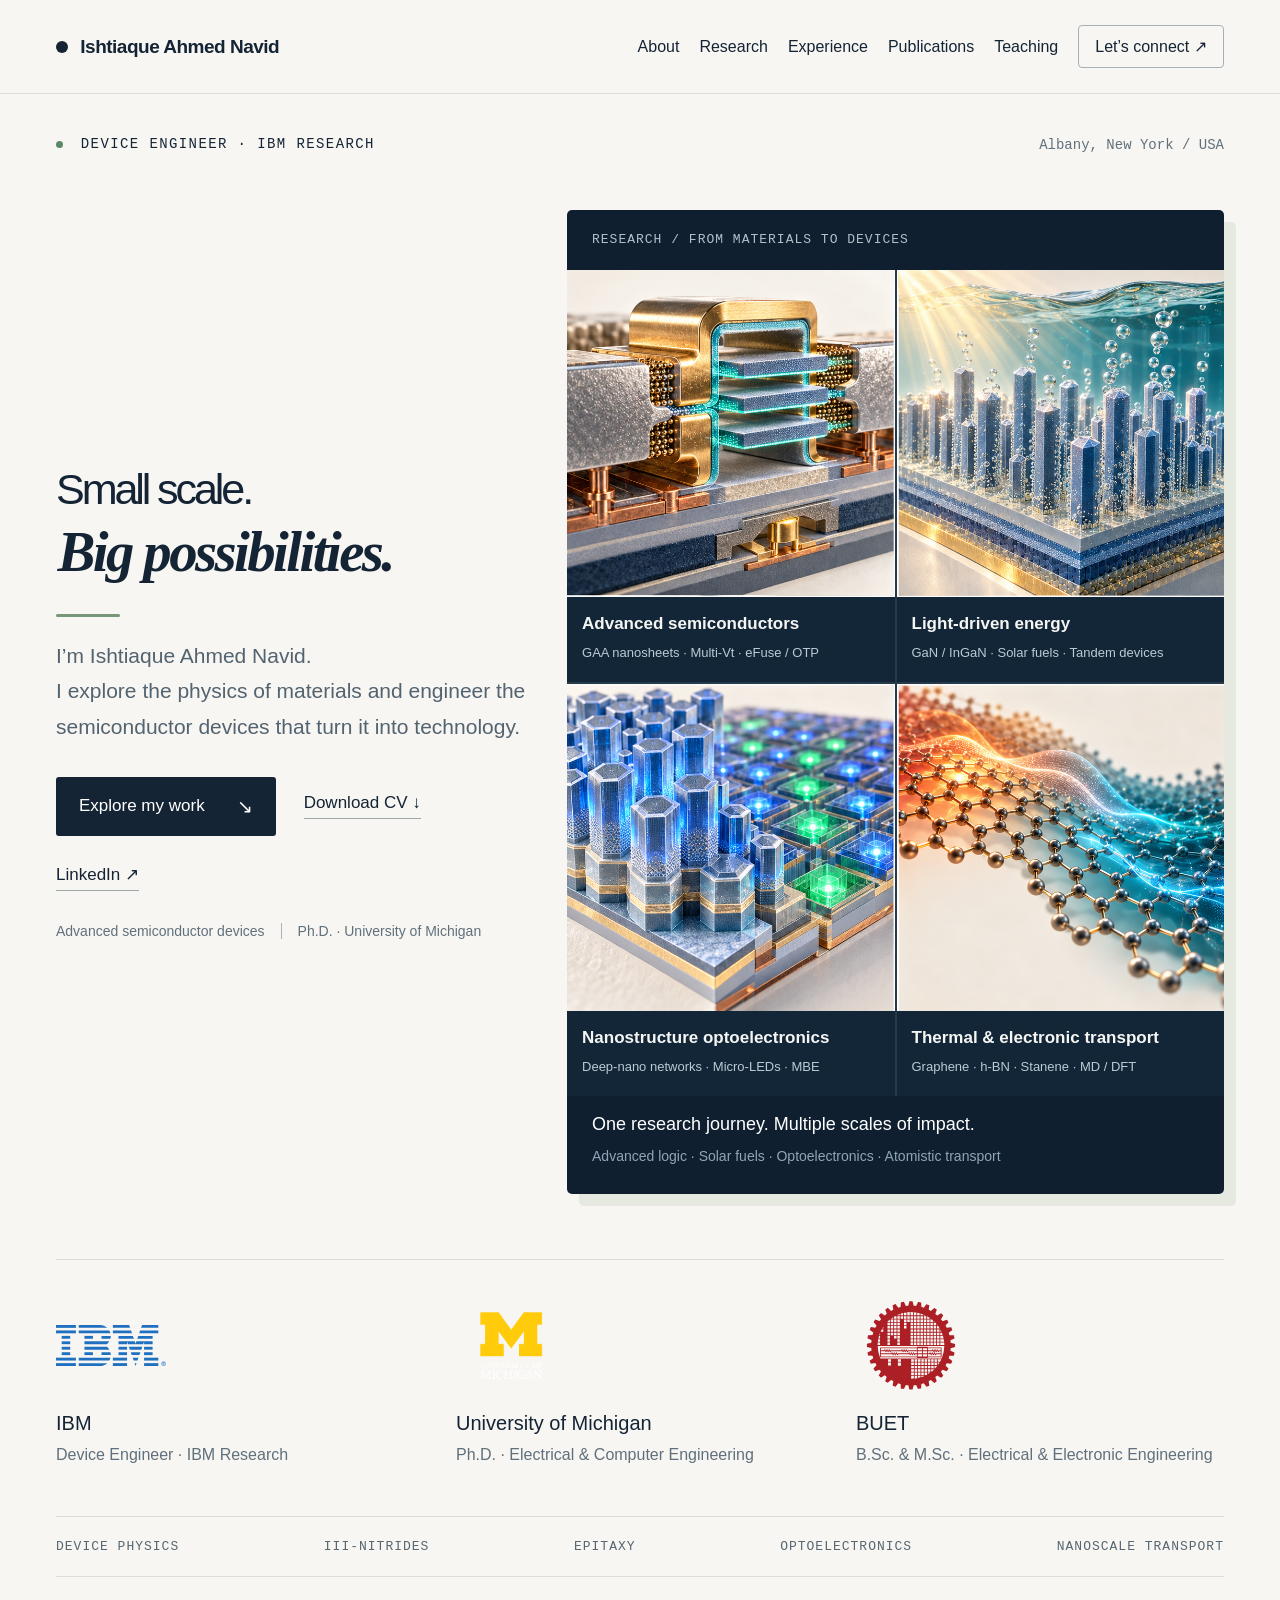
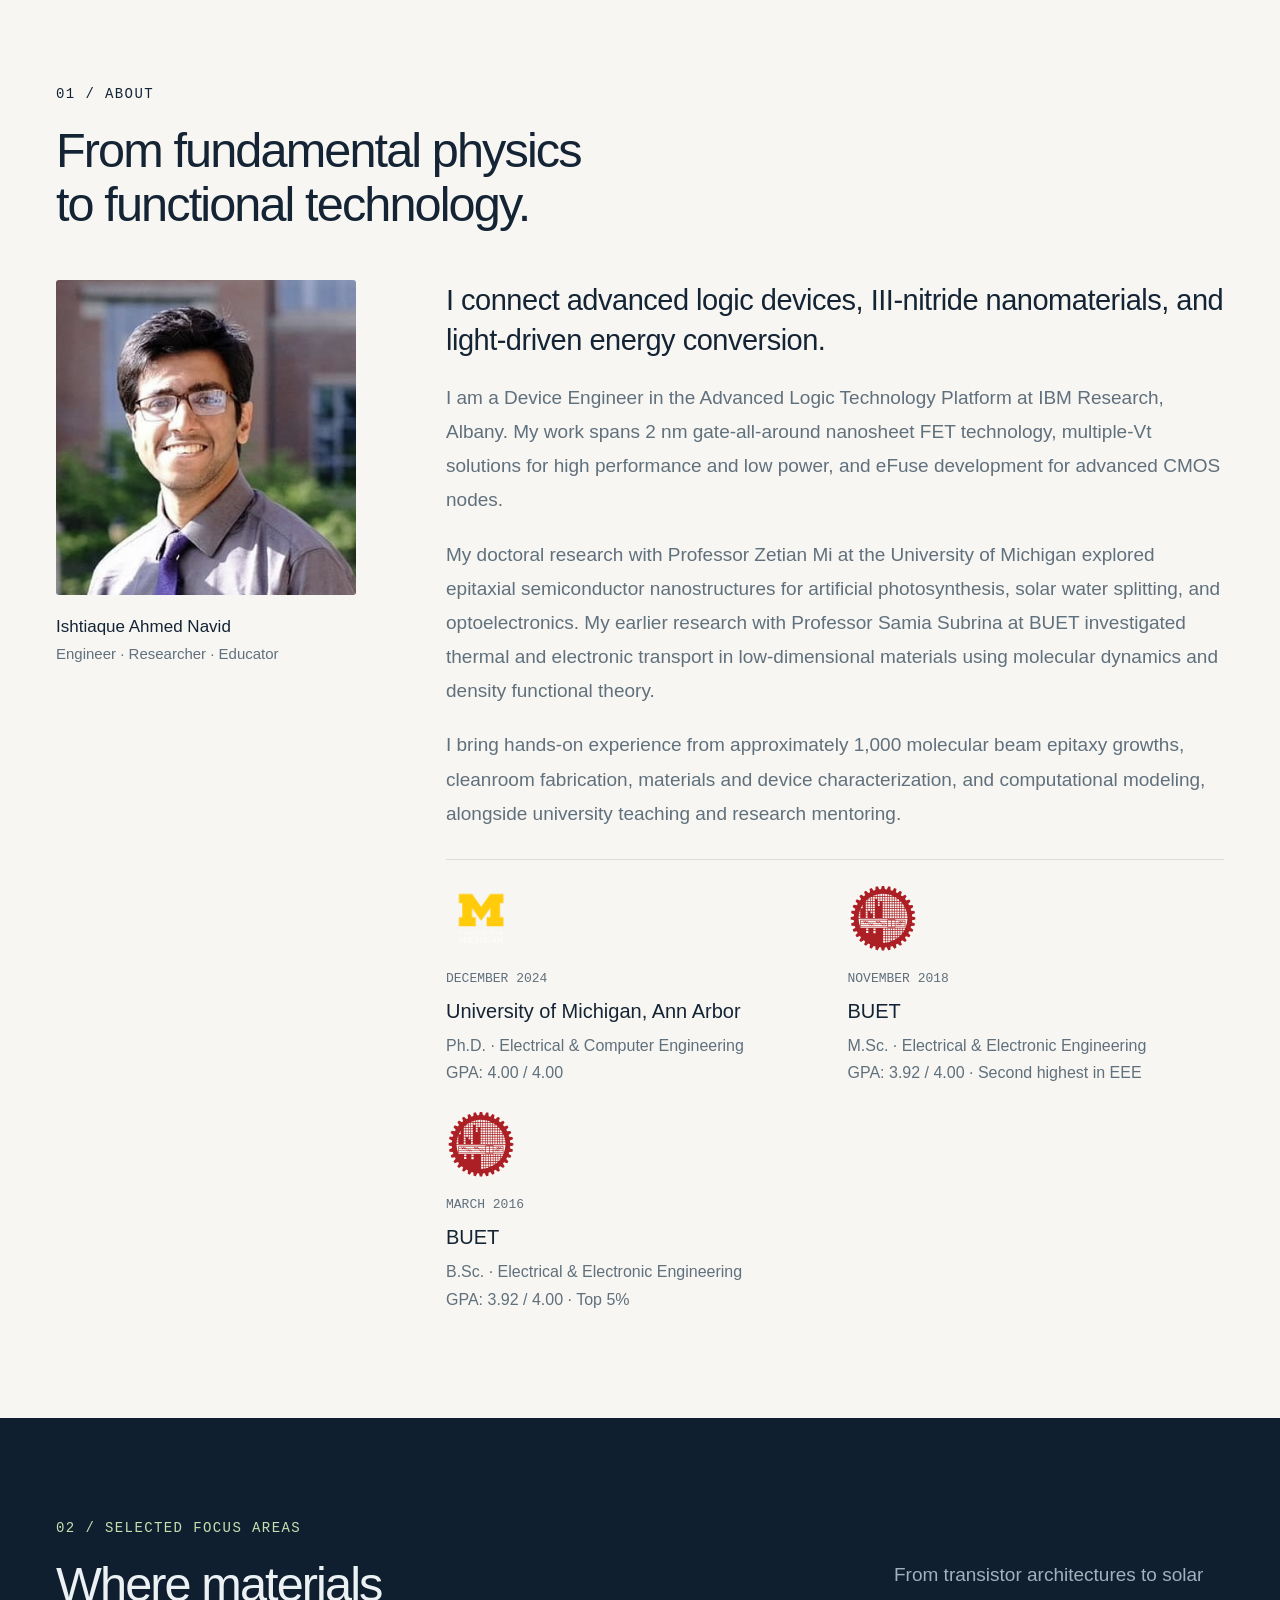
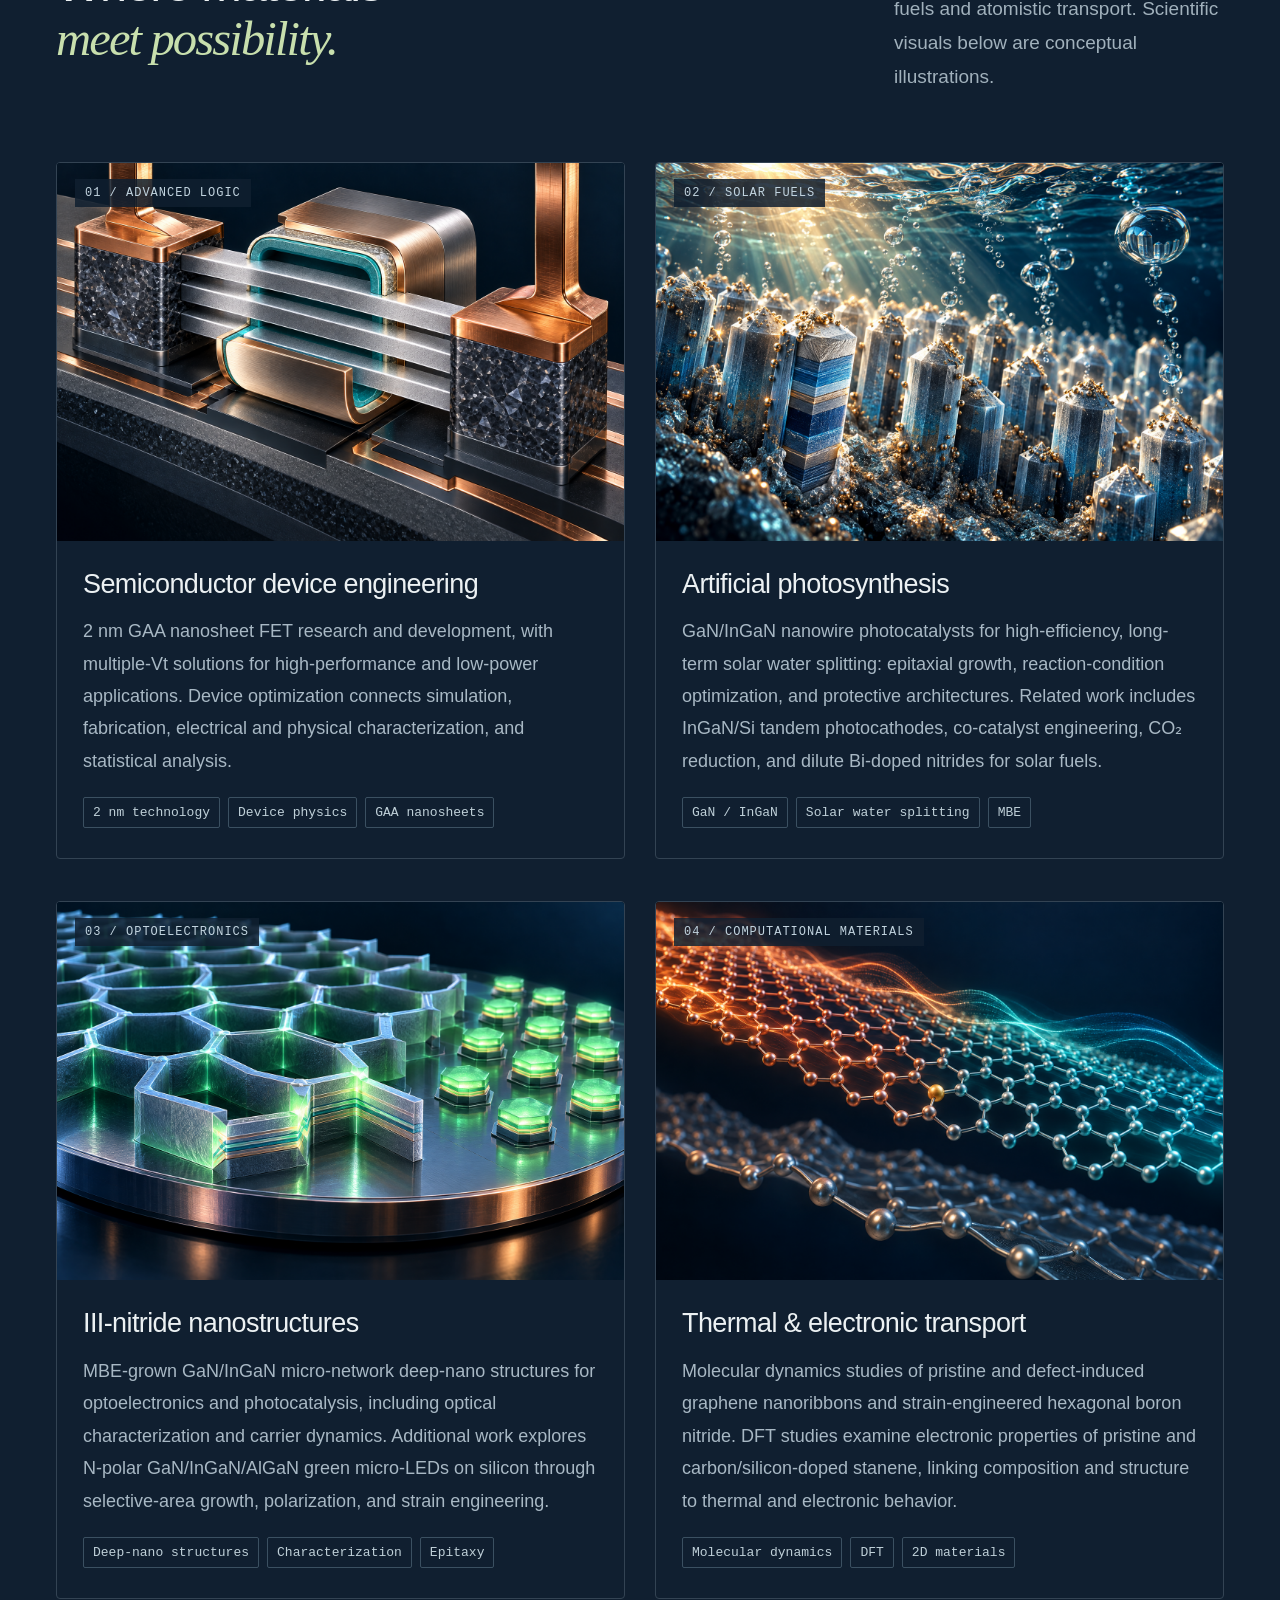
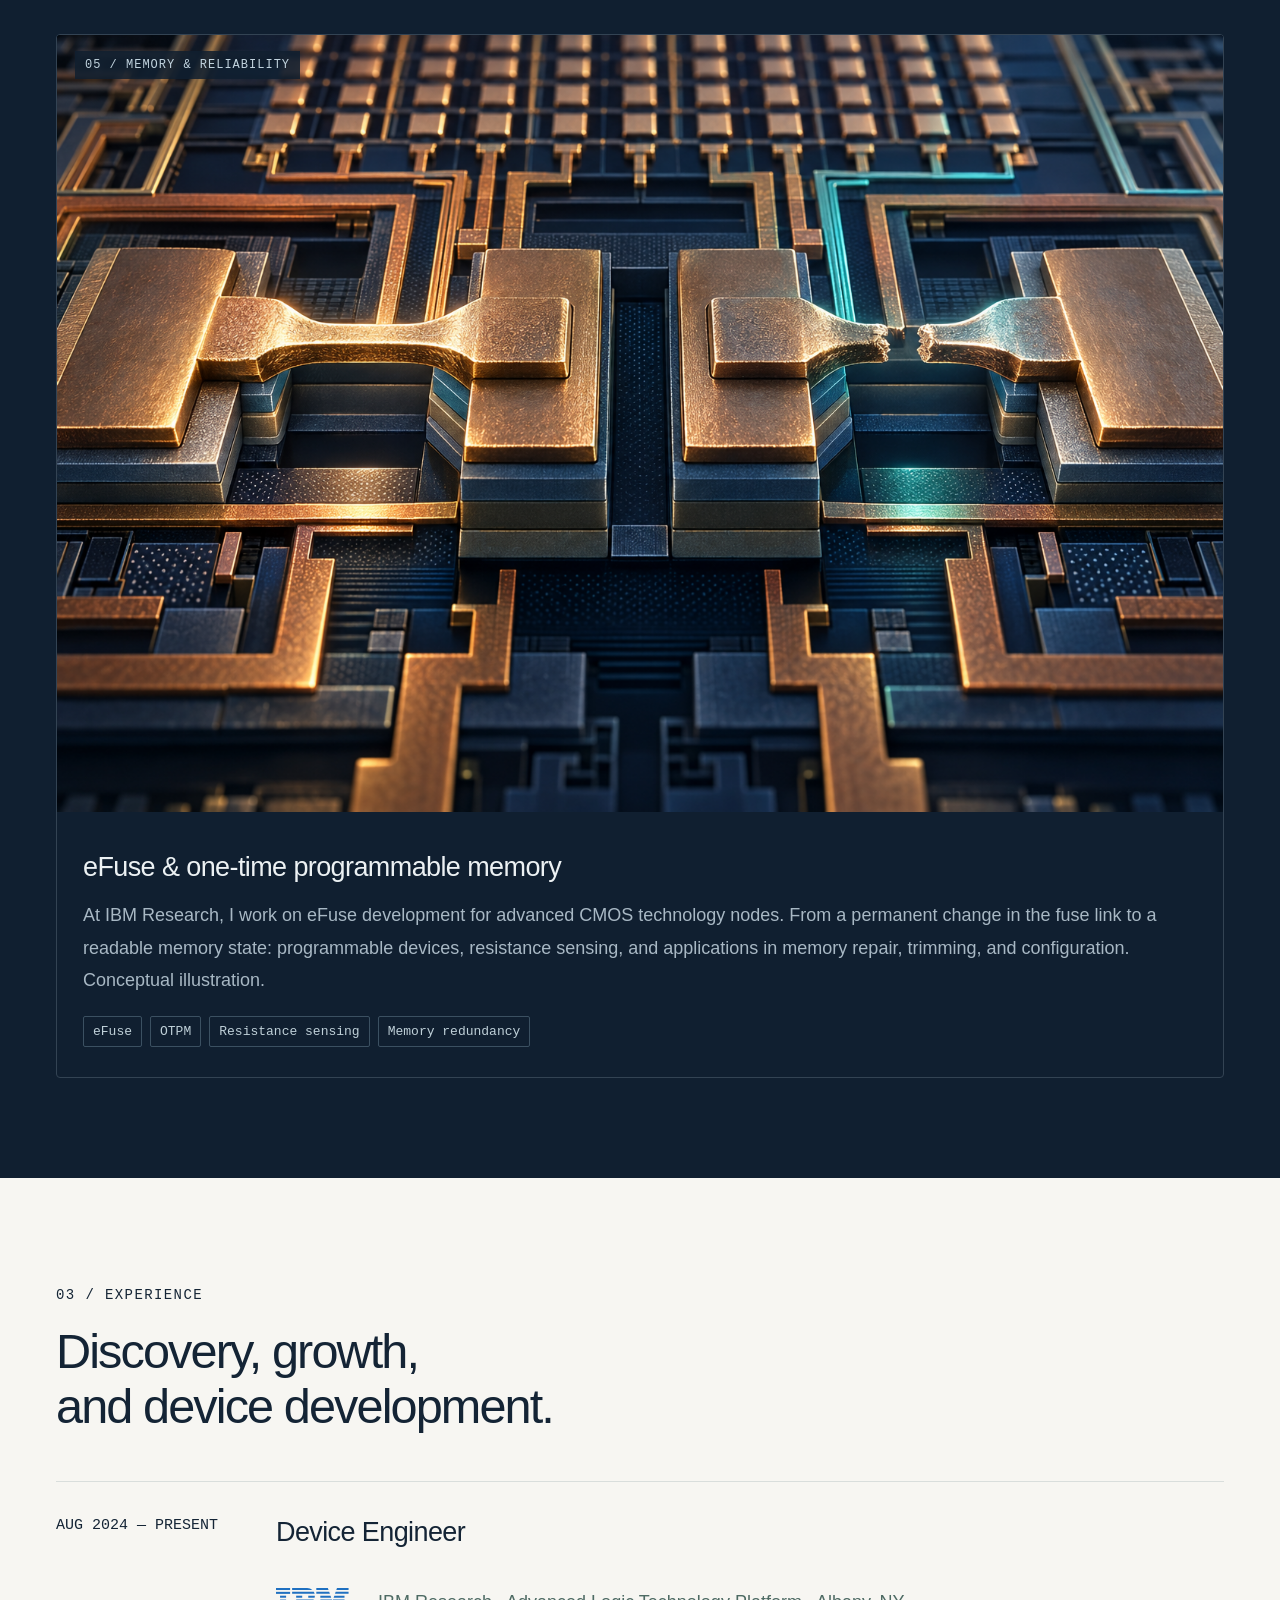
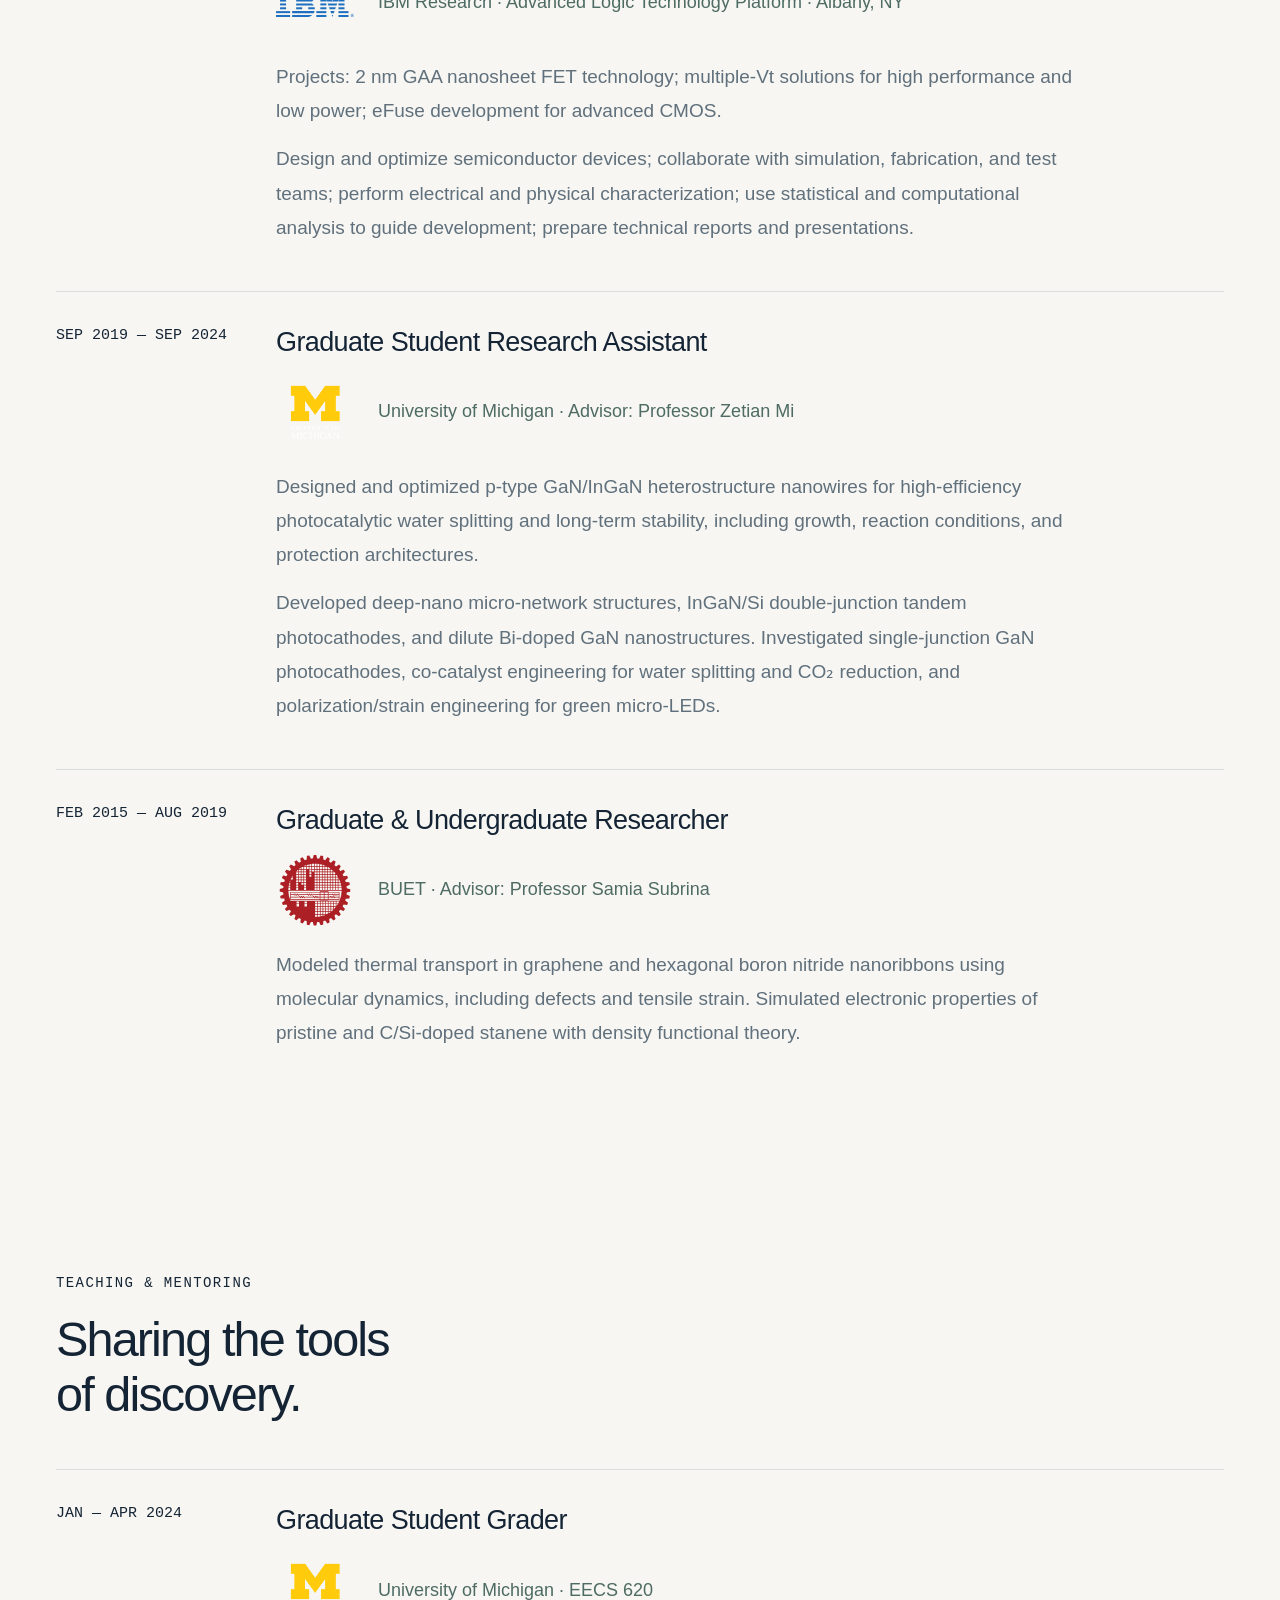
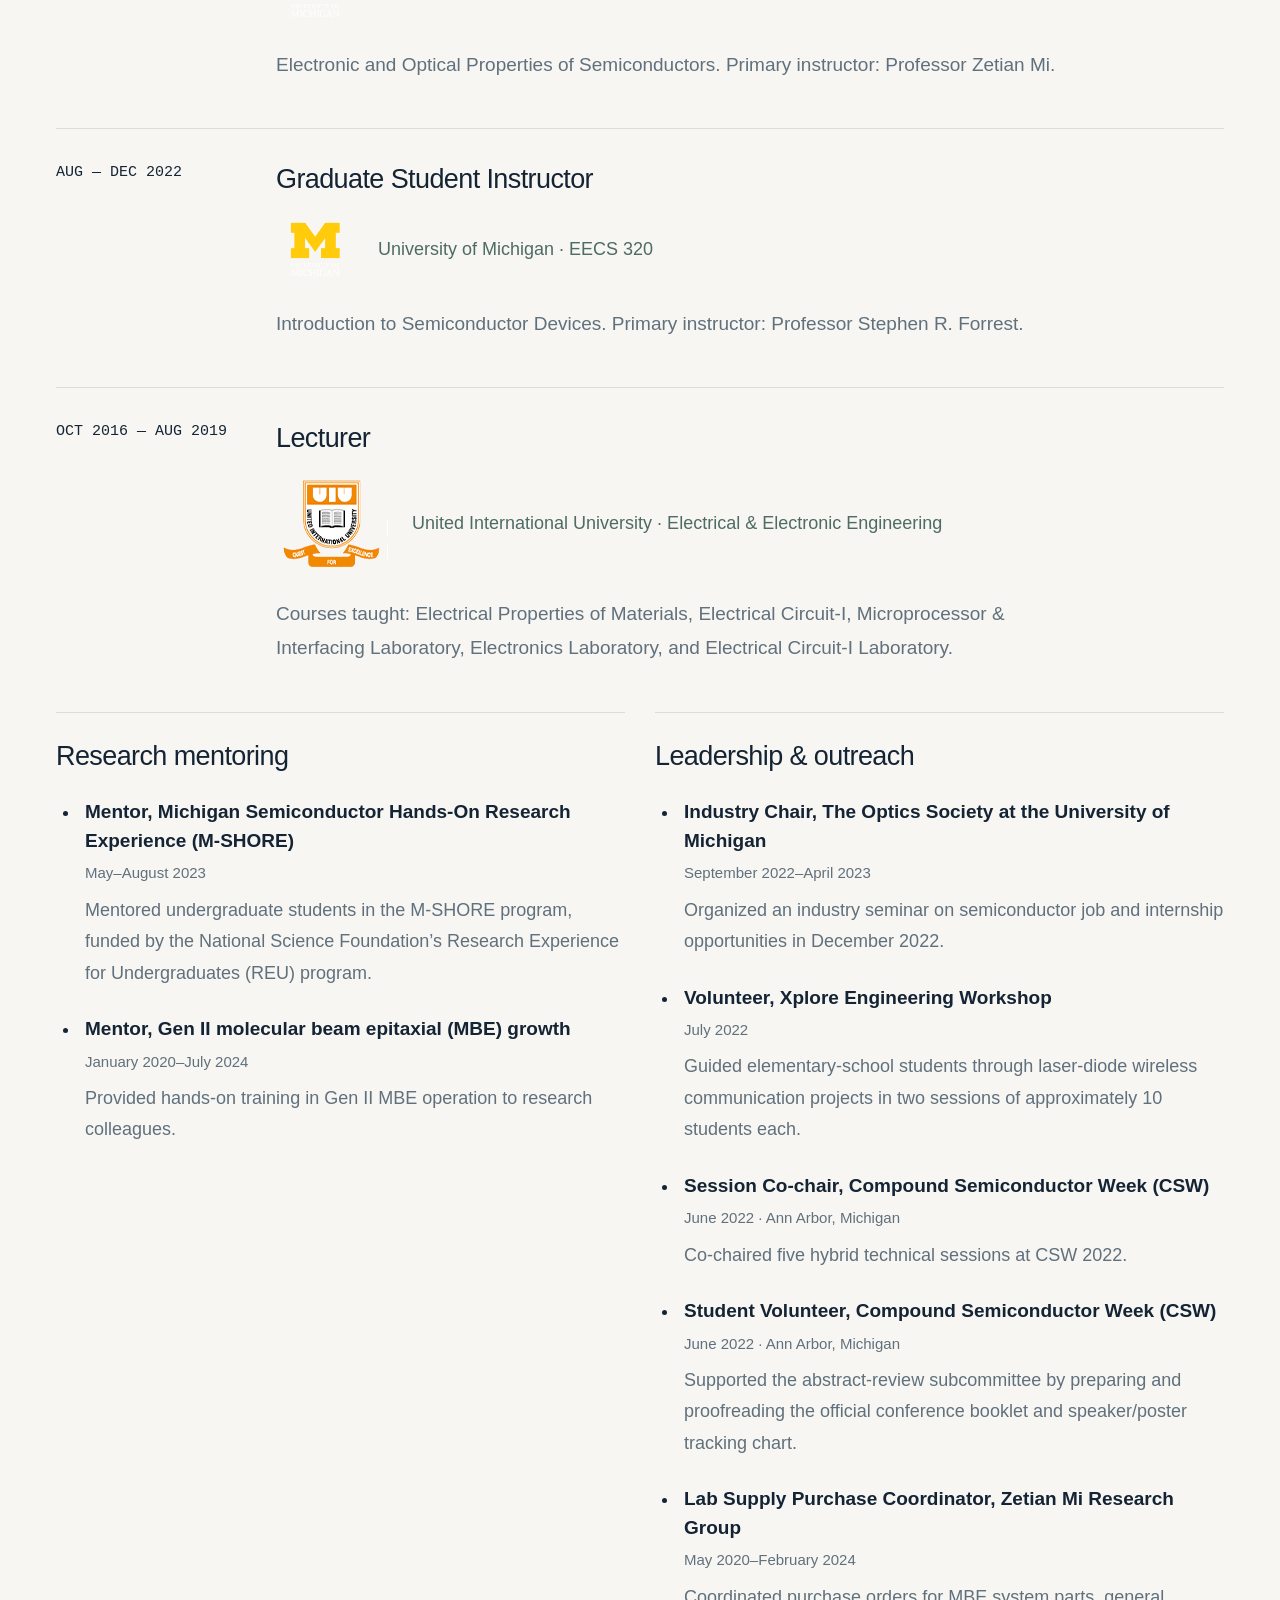
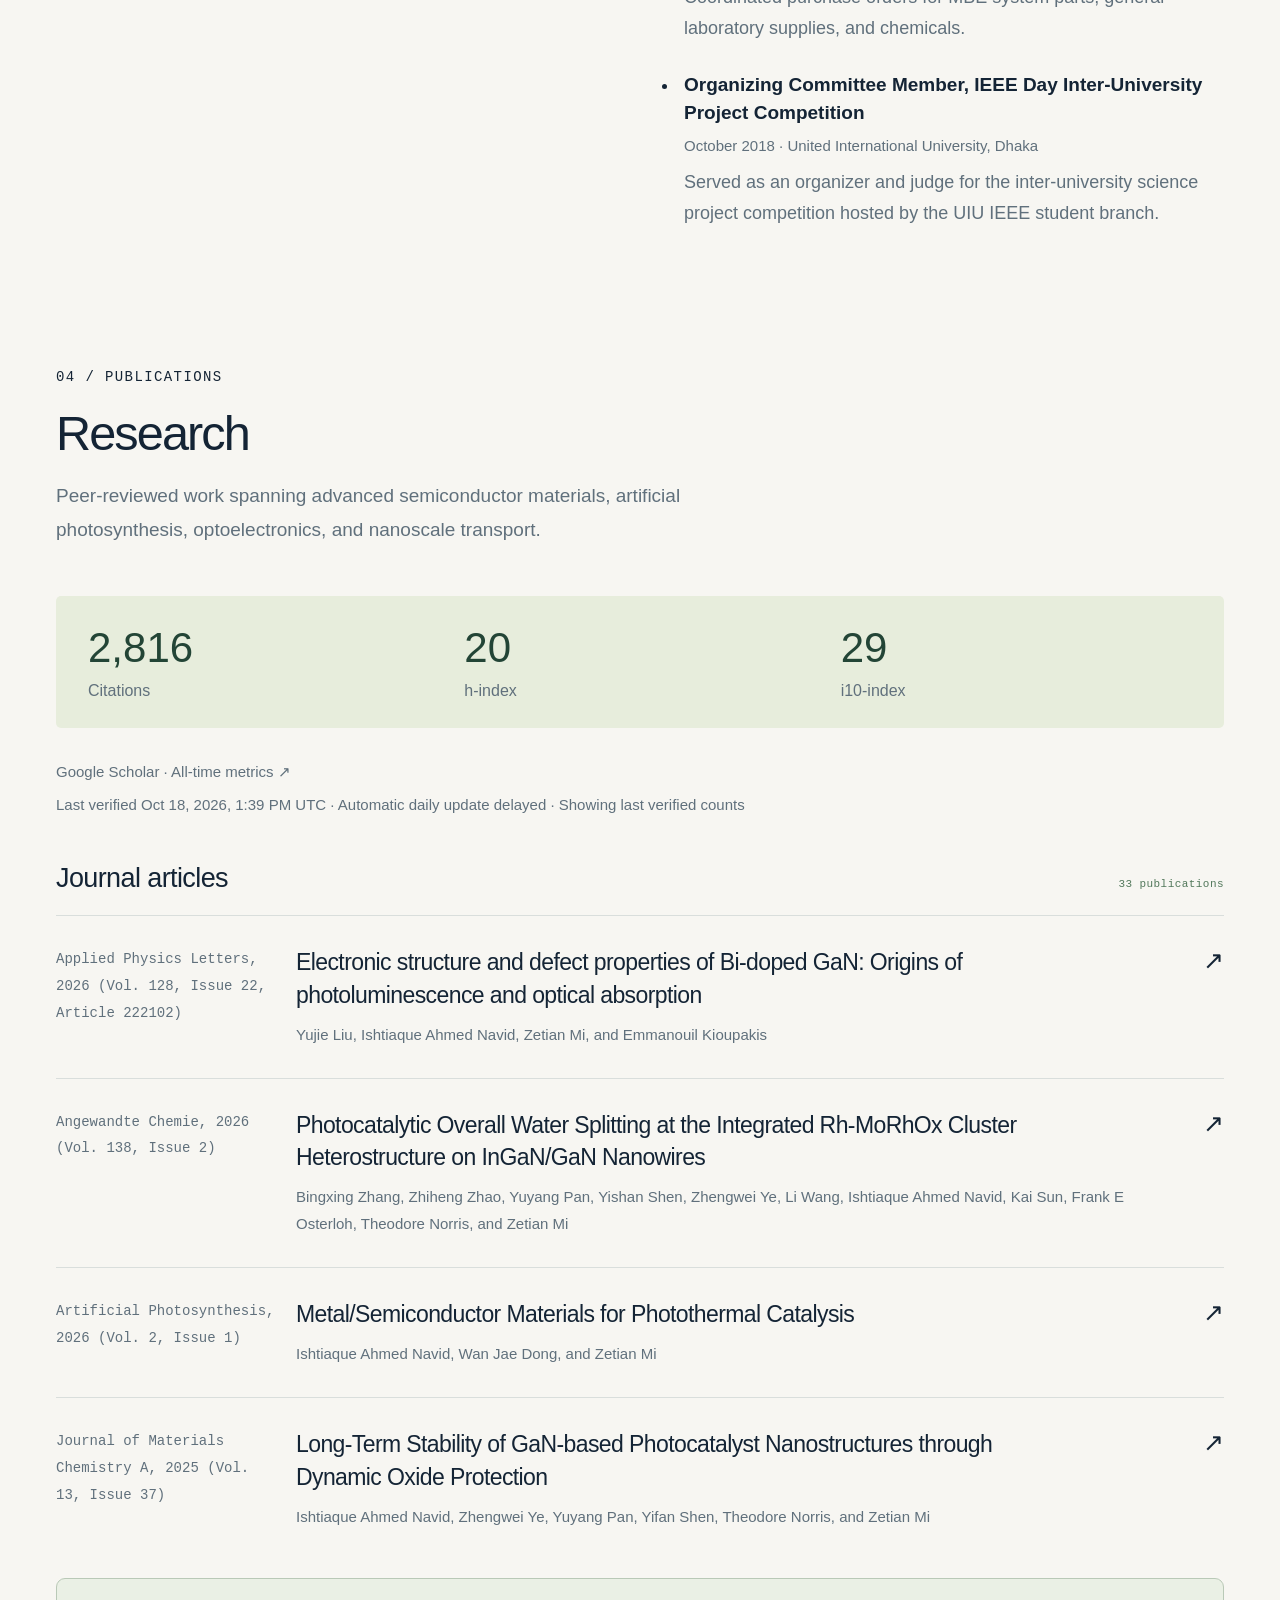
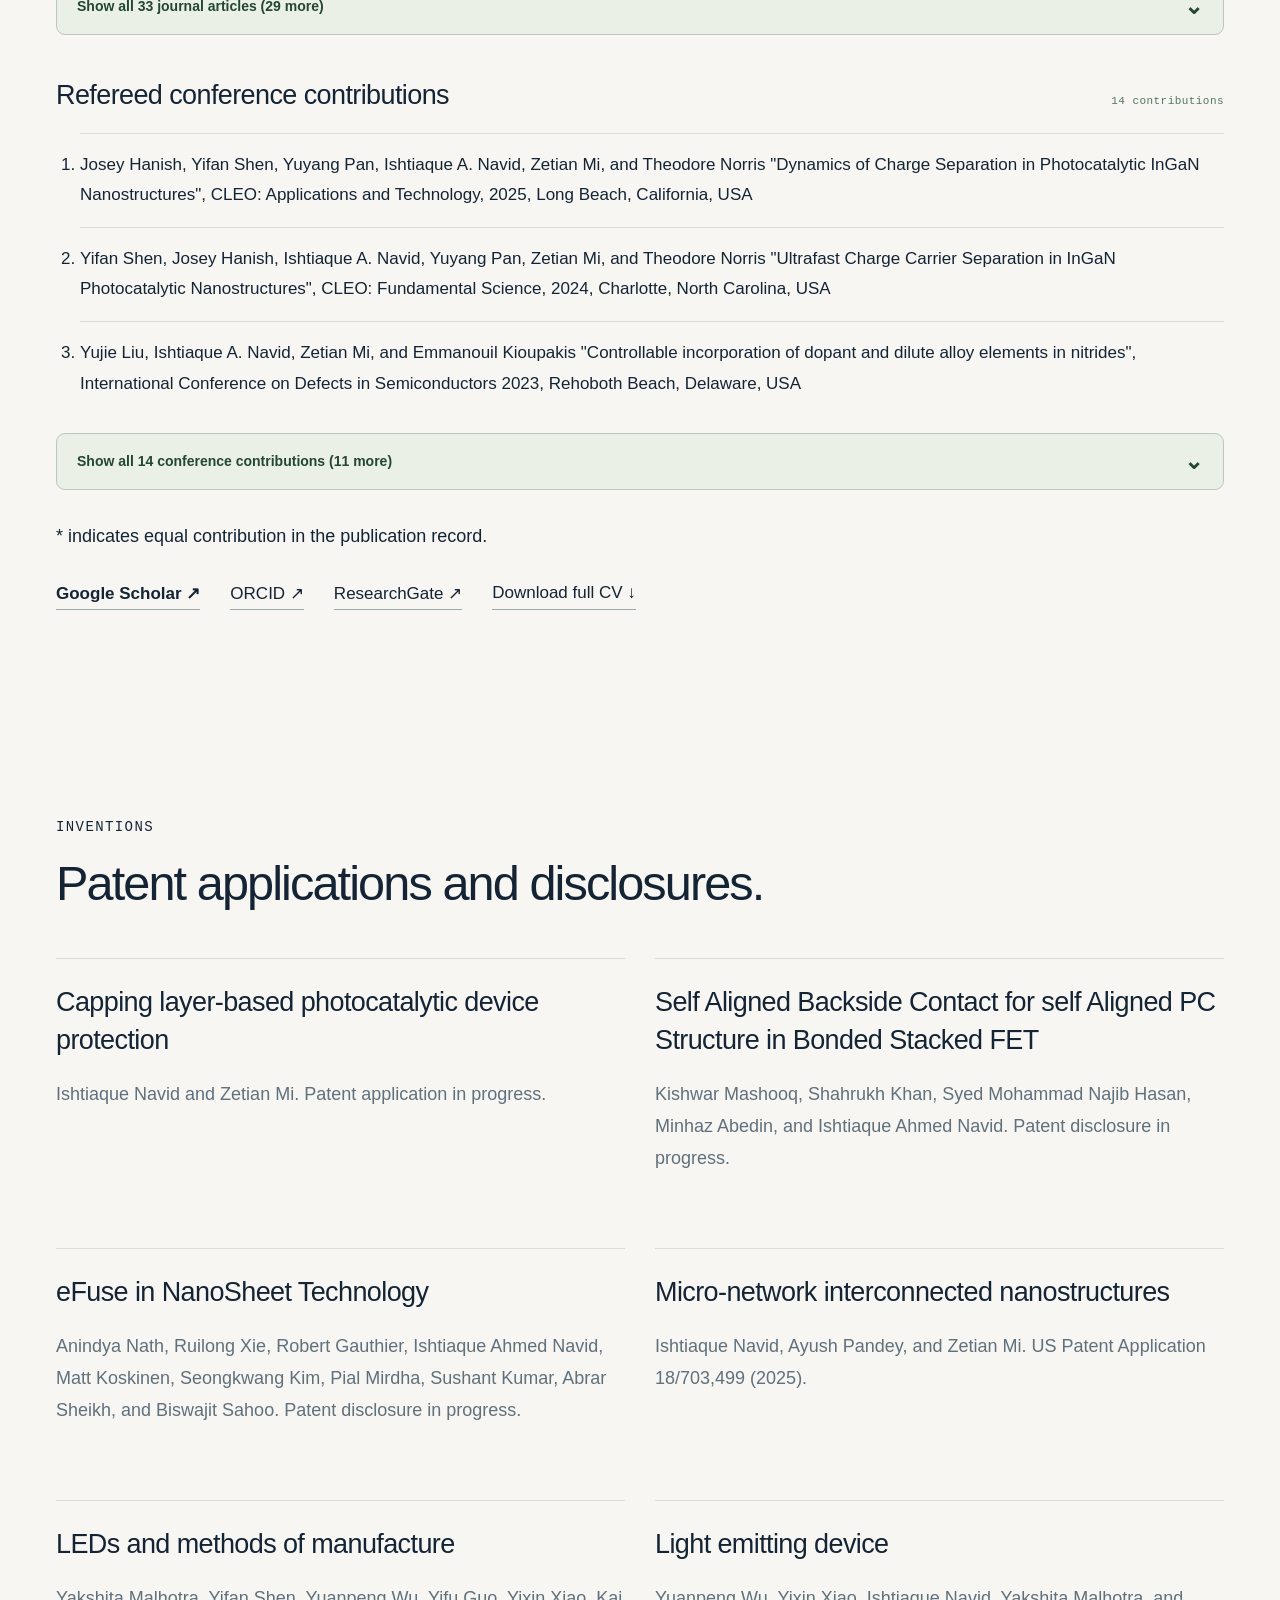
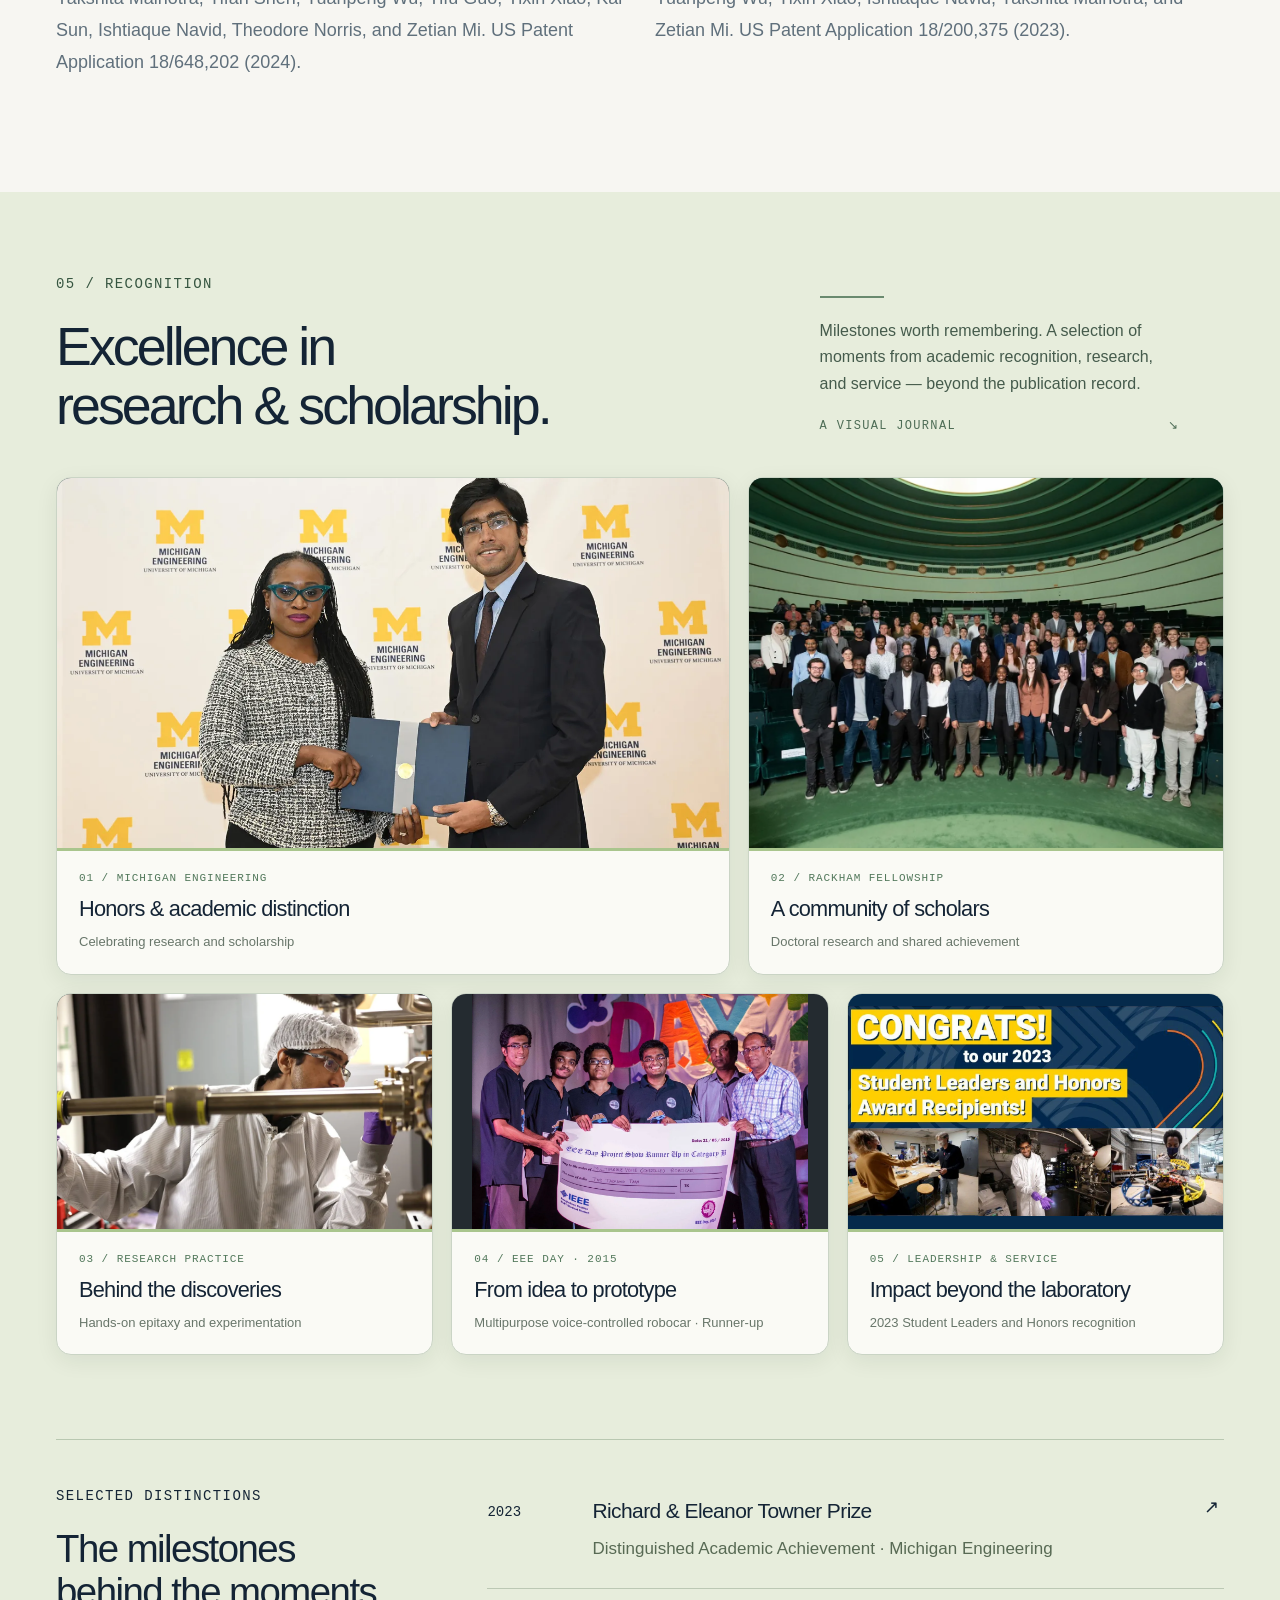
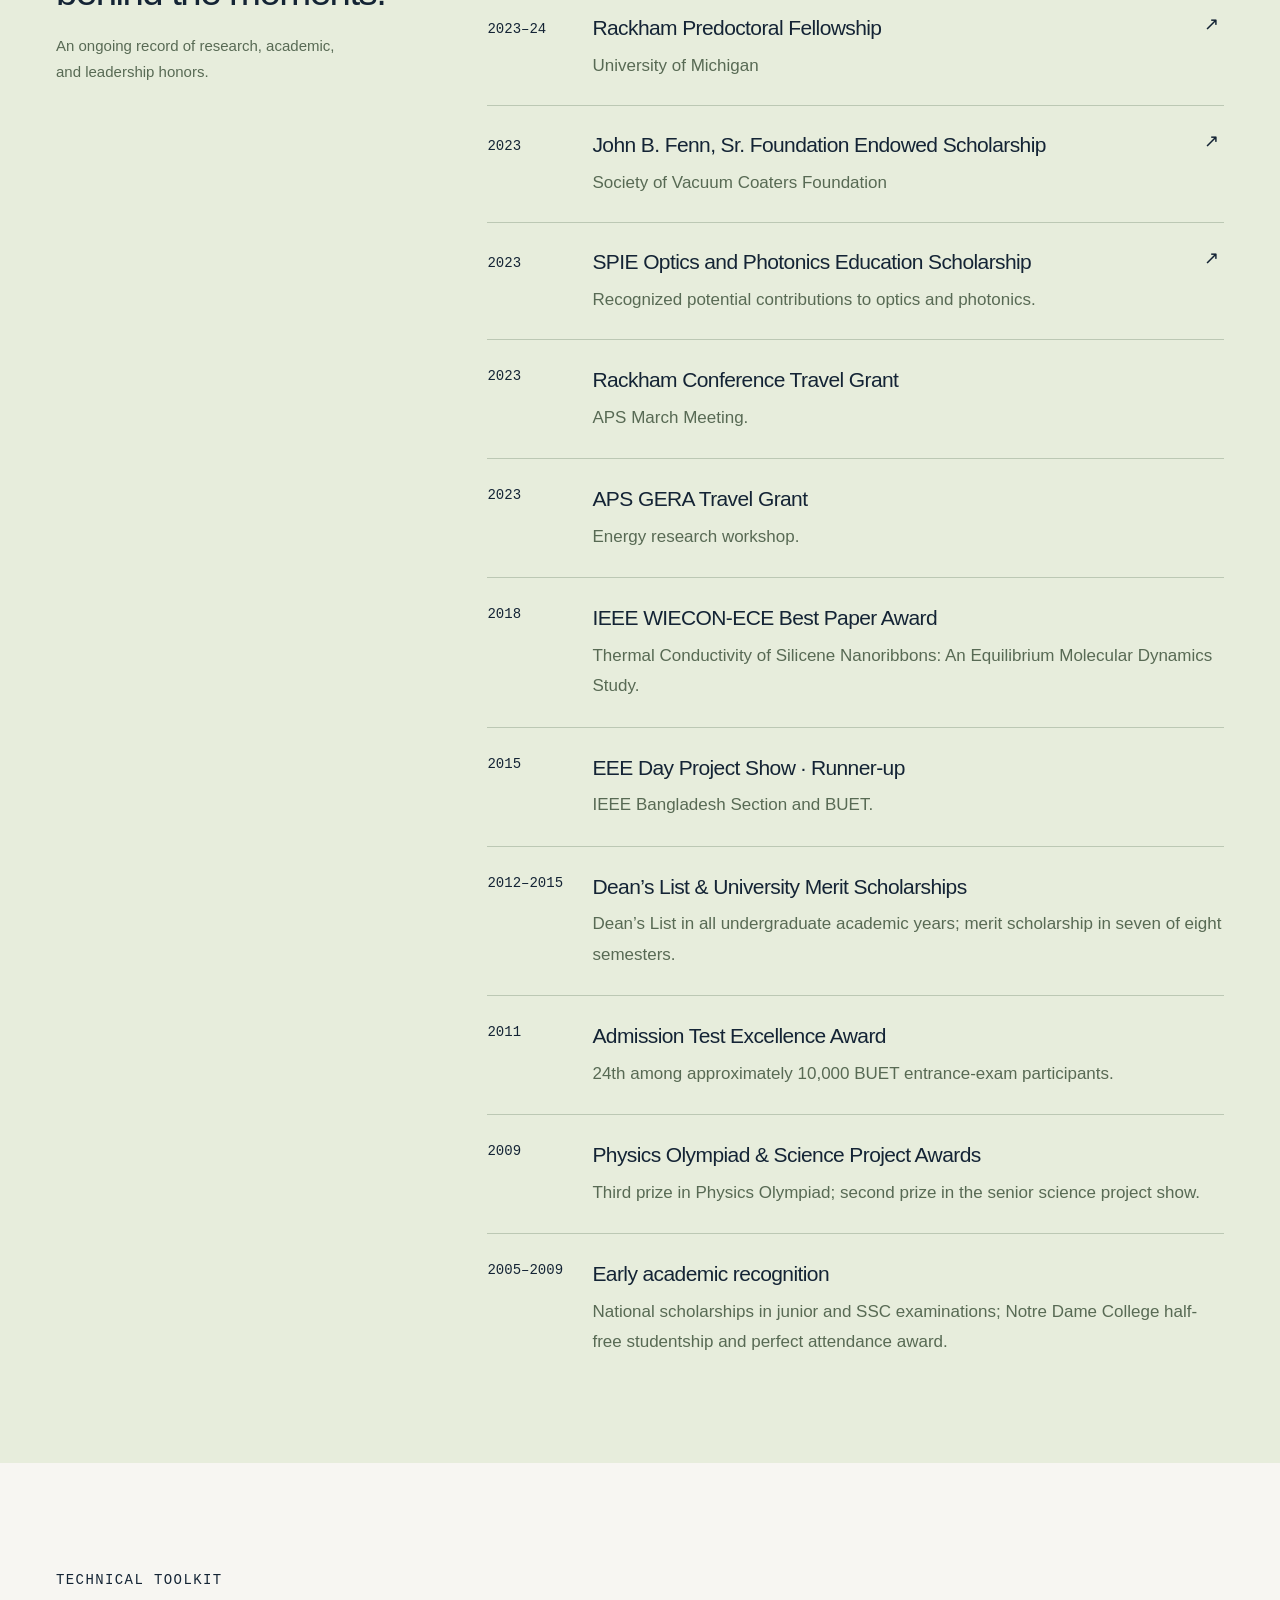
==== commit efede891: "Remove redundant Scholar verification note" ====
--- a/index.html
+++ b/index.html
@@ -21,7 +21,7 @@
 <li><strong>Student Volunteer, Compound Semiconductor Week (CSW)</strong><span class="cv-dates">June 2022 · Ann Arbor, Michigan</span><span>Supported the abstract-review subcommittee by preparing and proofreading the official conference booklet and speaker/poster tracking chart.</span></li>
 <li><strong>Lab Supply Purchase Coordinator, Zetian Mi Research Group</strong><span class="cv-dates">May 2020–February 2024</span><span>Coordinated purchase orders for MBE system parts, general laboratory supplies, and chemicals.</span></li>
 <li><strong>Organizing Committee Member, IEEE Day Inter-University Project Competition</strong><span class="cv-dates">October 2018 · United International University, Dhaka</span><span>Served as an organizer and judge for the inter-university science project competition hosted by the UIU IEEE student branch.</span></li>
-</ul></article></div></section><section class="publications wrap" id="publications"><div class="section-title"><span class="eyebrow">04 / PUBLICATIONS</span><h2>Research</h2><p>Peer-reviewed work spanning advanced semiconductor materials, artificial photosynthesis, optoelectronics, and nanoscale transport.</p></div><div class="stats"><div><strong id="scholar-citations">2,808</strong><span>Citations</span></div><div><strong id="scholar-h-index">20</strong><span>h-index</span></div><div><strong id="scholar-i10-index">29</strong><span>i10-index</span></div></div><p class="metrics-source"><a href="https://scholar.google.com/citations?user=oIF2HdcAAAAJ&amp;hl=en" target="_blank" rel="noopener noreferrer">Google Scholar · All-time metrics ↗</a><br><span id="scholar-status" role="status">Last verified October 15, 2026 · Checking citation data…</span><br><small>Google Scholar all-time metrics · Automatic daily verification when configured.</small></p><div class="publication-list-heading"><h3 class="subheading">Journal articles</h3><span>33 publications</span></div><div class="publication-preview"><a class="paper" href="https://doi.org/10.1063/5.0337251" target="_blank" rel="noopener noreferrer"><span class="paper-meta">Applied Physics Letters, 2026 (Vol. 128, Issue 22, Article 222102)</span><div><h3>Electronic structure and defect properties of Bi-doped GaN: Origins of photoluminescence and optical absorption</h3><p class="authors">Yujie Liu, Ishtiaque Ahmed Navid, Zetian Mi, and Emmanouil Kioupakis</p></div><span class="arrow">↗</span></a><a class="paper" href="https://doi.org/10.1002/ange.202520831" target="_blank" rel="noopener noreferrer"><span class="paper-meta">Angewandte Chemie, 2026 (Vol. 138, Issue 2)</span><div><h3>Photocatalytic Overall Water Splitting at the Integrated Rh-MoRhOx Cluster Heterostructure on InGaN/GaN Nanowires</h3><p class="authors">Bingxing Zhang, Zhiheng Zhao, Yuyang Pan, Yishan Shen, Zhengwei Ye, Li Wang, Ishtiaque Ahmed Navid, Kai Sun, Frank E Osterloh, Theodore Norris, and Zetian Mi</p></div><span class="arrow">↗</span></a><a class="paper" href="https://doi.org/10.1021/aps.5c00001" target="_blank" rel="noopener noreferrer"><span class="paper-meta">Artificial Photosynthesis, 2026 (Vol. 2, Issue 1)</span><div><h3>Metal/Semiconductor Materials for Photothermal Catalysis</h3><p class="authors">Ishtiaque Ahmed Navid, Wan Jae Dong, and Zetian Mi</p></div><span class="arrow">↗</span></a><a class="paper" href="https://doi.org/10.1039/d5ta02771c" target="_blank" rel="noopener noreferrer"><span class="paper-meta">Journal of Materials Chemistry A, 2025 (Vol. 13, Issue 37)</span><div><h3>Long-Term Stability of GaN-based Photocatalyst Nanostructures through Dynamic Oxide Protection</h3><p class="authors">Ishtiaque Ahmed Navid, Zhengwei Ye, Yuyang Pan, Yifan Shen, Theodore Norris, and Zetian Mi</p></div><span class="arrow">↗</span></a></div><details class="publication-dropdown"><summary><span class="publication-label-closed">Show all 33 journal articles (29 more)</span><span class="publication-label-open">Show fewer journal articles</span><span class="publication-chevron" aria-hidden="true">⌄</span></summary><div class="publication-dropdown-content"><a class="paper" href="https://doi.org/10.1038/s41467-025-58372-7" target="_blank" rel="noopener noreferrer"><span class="paper-meta">Nature Communications, 2025 (Vol. 16, Issue 1)</span><div><h3>Nitrate Reduction to Ammonia Catalyzed by GaN/Si Photoelectrodes with Metal Clusters</h3><p class="authors">W. J. Dong, J. P. Menzel, Z. Ye, Z. Long, I. A. Navid, K. R. Yang, Y. Xiao, V. S. Batista, and Z. Mi,</p></div><span class="arrow">↗</span></a><a class="paper" href="https://doi.org/10.1002/smll.202412089" target="_blank" rel="noopener noreferrer"><span class="paper-meta">Small, 2025 (Vol. 21, Issue 11)</span><div><h3>Synergistic Metal-Support Interactions in Au/GaN Catalysts for Photoelectrochemical Nitrate Reduction to Ammonia</h3><p class="authors">Wan Jae Dong, Jan Paul Menzel, Zhengwei Ye, Zhuoran Long, Ishtiaque Ahmed Navid, Victor S Batista, and Zetian Mi</p></div><span class="arrow">↗</span></a><a class="paper" href="https://doi.org/10.1063/5.0212409" target="_blank" rel="noopener noreferrer"><span class="paper-meta">AIP Advances, 2025 (Vol. 15, Issue 1)</span><div><h3>Molecular beam epitaxy, photocatalytic solar water splitting, and carrier dynamics of InGaN micro-network deep-nano structures</h3><p class="authors">Ishtiaque Ahmed Navid, Yifan Shen, Peng Zhou, Jonathan Schwartz, Yin Min Goh, Tao Ma, Robert Hovden, Theodore Norris, and Zetian Mi</p></div><span class="arrow">↗</span></a><a class="paper" href="https://doi.org/10.1002/ange.202500158" target="_blank" rel="noopener noreferrer"><span class="paper-meta">Angewandte Chemie, 2025 (Vol. 137, Issue 14)</span><div><h3>Photocatalytic Conversion of Methane to Ethane and Propane Using Cobalt-Cluster-Activated GaN Nanowires</h3><p class="authors">Zhengwei Ye, Zhuoran Long, Bingxing Zhang, Ishtiaque Ahmed Navid, Paul Menzel, Yifan Shen, Shubham Mondal, Facheng Guo, Theodore B Norris, Victor S Batista, Zetian Mi</p></div><span class="arrow">↗</span></a><a class="paper" href="https://doi.org/10.1063/5.0219021" target="_blank" rel="noopener noreferrer"><span class="paper-meta">Applied Physics Letters, 2024 (Vol. 125, Issue 12)</span><div><h3>Selective incorporation of antimony into gallium nitride</h3><p class="authors">Yujie Liu, Ishtiaque Ahmed Navid, Zetian Mi, and Emmanouil Kioupakis</p></div><span class="arrow">↗</span></a><a class="paper" href="https://doi.org/10.1038/s44160-024-00648-9" target="_blank" rel="noopener noreferrer"><span class="paper-meta">Nature Synthesis, 2024</span><div><h3>Interfacially coupled Cu-cluster/GaN photocathode for efficient CO2 to ethylene conversion</h3><p class="authors">Bingxing Zhang, Peng Zhou, Zhengwei Ye, Ishtiaque Ahmed Navid, Yuyang Pan, Yixin Xiao, Kai Sun, and Zetian Mi</p></div><span class="arrow">↗</span></a><a class="paper" href="https://doi.org/10.1073/pnas.2408183121" target="_blank" rel="noopener noreferrer"><span class="paper-meta">Proceedings of the National Academy of Sciences, 2024 (Vol. 121, Issue 35)</span><div><h3>A synergetic cocatalyst for conversion of carbon dioxide, sunlight, and water into methanol</h3><p class="authors">Zhengwei Ye, Ke Yang, Bingxing Zhang, Ishtiaque Ahmed Navid, Yifan Shen, Yixin Xiao, Alexandre Pofelski, Gianluigi A Botton, Tao Ma, Shubham Mondal, Theodore Norris, Victor S. Batista, and Zetian Mi</p></div><span class="arrow">↗</span></a><a class="paper" href="https://doi.org/10.1002/advs.202309548" target="_blank" rel="noopener noreferrer"><span class="paper-meta">Advanced Science, 2024 (Vol. 11, Issue 26)</span><div><h3>Concentrated Solar Light Photoelectrochemical Water Splitting for Low Cost, High Yield, and Stable Hydrogen Production</h3><p class="authors">Wan Jae Dong, Zhengwei Ye, Songtao Tang, Ishtiaque Ahmed Navid, Yixin Xiao, Peng Zhou, Bingxing Zhang, Yuyang Pan, and Zetian Mi</p></div><span class="arrow">↗</span></a><a class="paper" href="https://doi.org/10.1021/acscatal.3c04264" target="_blank" rel="noopener noreferrer"><span class="paper-meta">ACS Catalysis, 2024 (Vol. 14, Issue 4)</span><div><h3>Photoelectrochemical Urea Synthesis from Nitrate and Carbon Dioxide on GaN Nanowires</h3><p class="authors">W. J. Dong, J. P. Menzel, Z. Ye, I. A. Navid, P. Zhou, K. R. Yang, V. S. Batista, and Z. Mi,</p></div><span class="arrow">↗</span></a><a class="paper" href="https://doi.org/10.1063/5.0180567" target="_blank" rel="noopener noreferrer"><span class="paper-meta">APL Materials, 2024 (Vol. 12, Issue 2)</span><div><h3>Structural and Optical Characterization of Dilute Bi-doped GaN Nanostructures Grown by Molecular Beam Epitaxy</h3><p class="authors">Ishtiaque Ahmed Navid, Yujie Liu, Yuyang Pan, Kai Sun, Emmanouil Kioupakis, and Zetian Mi</p></div><span class="arrow">↗</span></a><a class="paper" href="https://doi.org/10.1039/D3SC02567E" target="_blank" rel="noopener noreferrer"><span class="paper-meta">Chemical Science, 2024, (Vol. 15)</span><div><h3>Water-promoted selective photocatalytic methane oxidation for methanol production</h3><p class="authors">Peng Zhou, Zhengwei Ye, Ke Yang, Ishtiaque Ahmed Navid, Alexandre Pofelski, Gianluigi A Botton, Tao Ma, Yixin Xiao, Shubham Mondal, Victor S. Batista, and Zetian Mi</p></div><span class="arrow">↗</span></a><a class="paper" href="https://doi.org/10.1038/s41929-023-01023-1" target="_blank" rel="noopener noreferrer"><span class="paper-meta">Nature Catalysis, 2023, (Vol. 6, Issue 11)</span><div><h3>Light- driven synthesis of C2H6 from CO2 and H2O on a bimetallic AuIr composite supported on InGaN nanowires</h3><p class="authors">Baowen Zhou, Yongjin Ma, Pengfei Ou, Zhengwei Ye, Xiao-Yan Li, Srinivas Vanka, Tao Ma, Haiding Sun, Ping Wang, Peng Zhou, Jason K Cooper, Yixin Xiao, Ishtiaque Ahmed Navid, Jun Pan, Jun Song, and Zetian Mi,</p></div><span class="arrow">↗</span></a><a class="paper" href="https://doi.org/10.1038/s41467-023-37754-9" target="_blank" rel="noopener noreferrer"><span class="paper-meta">Nature Communications, 2023, (Vol. 14, Article 2047)</span><div><h3>Oxynitrides enabled photoelectrochemical water splitting with over 3,000 hrs stable operation in practical two-electrode configuration</h3><p class="authors">Yixin Xiao, Xianghua Kong, Srinivas Vanka, Wanjae Dong, Guosong Zeng, Zhengwei Ye, Kai Sun, Ishtiaque Ahmed Navid, Baowen Zhou, Francesca M. Toma, Hong Guo, and Zetian Mi,</p></div><span class="arrow">↗</span></a><a class="paper" href="https://doi.org/10.1038/s41467-023-35782-z" target="_blank" rel="noopener noreferrer"><span class="paper-meta">Nature Communications, 2023, (Vol. 14, Article 179)</span><div><h3>Pt Nanoclusters on GaN Nanowires for Solar-assisted Seawater Hydrogen Evolution</h3><p class="authors">Wan Jae Dong, Yixin Xiao, Ke R. Yang, Zhengwei Ye, Peng Zhou, Ishtiaque Ahmed Navid, Victor S. Batista, and Zetian Mi,</p></div><span class="arrow">↗</span></a><a class="paper" href="https://doi.org/10.1038/s41586-022-05399-1" target="_blank" rel="noopener noreferrer"><span class="paper-meta">Nature, 2023 (Vol. 613, Page 66-70)</span><div><h3>Solar-to-hydrogen efficiency of more than 9% in unassisted photocatalytic overall water splitting</h3><p class="authors">Peng Zhou, Ishtiaque Ahmed Navid, Yongjin Ma, Yixin Xiao, Ping Wang, Zhengwei Ye, Baowen Zhou, and Zetian Mi</p></div><span class="arrow">↗</span></a><a class="paper" href="https://doi.org/10.1038/s41377-022-00985-4" target="_blank" rel="noopener noreferrer"><span class="paper-meta">Light: Science and Applications, 2022 (Vol. 11, Article 294)</span><div><h3>InGaN Micro- light-emitting Diodes Monolithically Grown on Si: Achieving Ultrastable Operation through Polarization and Strain Engineering</h3><p class="authors">Yuanpeng Wu, Yixin Xiao, Ishtiaque Navid, Kai Sun, Yakshita Malhotra, Ping Wang, Ding Wang, Yuanxiang Xu, Ayush Pandey, Reddeppa Maddakka, Walter Shin, Jiangnan Liu, Jungwook Min, and Zetian Mi,</p></div><span class="arrow">↗</span></a><a class="paper" href="https://doi.org/10.1021/acs.jpclett.2c01459" target="_blank" rel="noopener noreferrer"><span class="paper-meta">The Journal of Physical Chemical Letters, 2022 (Vol. 13, Issue 34)</span><div><h3>Metal-support Interaction-promoted Photothermal Catalytic Methane Reforming into Liquid Fuels</h3><p class="authors">Peng Zhou, Ishtiaque Ahmed Navid, Yixin Xiao, Zhengwei Ye, Wanjae Dong, Ping Wang, Kai Sun, and Zetian Mi</p></div><span class="arrow">↗</span></a><a class="paper" href="https://doi.org/10.1039/D2TA00032F" target="_blank" rel="noopener noreferrer"><span class="paper-meta">Journal of Materials Chemistry A, 2022 (Vol. 10, Issue 14)</span><div><h3>Bi Catalysts Supported on GaN Nanowires towards Efficient Photoelectrochemical CO2 Reduction Using Si Photocathodes</h3><p class="authors">Wan Jae Dong*, Ishtiaque Ahmed Navid*, Yixin Xiao, Tae Hyung Lee, Jin Wook Lim, Donghwa Lee, Ho Won Jang, Jong-Lam Lee, and Zetian Mi</p></div><span class="arrow">↗</span></a><a class="paper" href="https://doi.org/10.1021/acs.nanolett.1c04220" target="_blank" rel="noopener noreferrer"><span class="paper-meta">Nano Letters, 2022 (Vol. 22, Issue 6)</span><div><h3>Crystallographic Effects of GaN Nanostructures in Photoelectrochemical Reaction</h3><p class="authors">Yixin Xiao, Srinivas Vanka, Tuan Anh Pham, Wan Jae Dong, Yi Sun, Xianhe Liu, Ishtiaque Ahmed Navid, Hamed Hajibabaei, Thomas Hamann, Tadashi Ogitsu, and Zetian Mi</p></div><span class="arrow">↗</span></a><a class="paper" href="https://doi.org/10.1021/acscatal.1c04904" target="_blank" rel="noopener noreferrer"><span class="paper-meta">ACS Catalysis, 2022 (Vol. 12, Issue 4)</span><div><h3>Silver Halide Catalysts on GaN Nanowires/Si Heterojunction Photocathodes for CO2 Reduction to Syngas at High Current Density</h3><p class="authors">Wan Jae Dong, Peng Zhou, Yixin Xiao, Ishtiaque Ahmed Navid, Jong-Lam Lee, and Zetian Mi</p></div><span class="arrow">↗</span></a><a class="paper" href="https://doi.org/10.1002/adom.202102263" target="_blank" rel="noopener noreferrer"><span class="paper-meta">Advanced Optical Materials, 2022 (Vol. 10, Issue 5)</span><div><h3>GaN- Based Deep-nano Structures: Break the Efficiency Bottleneck of Conventional Nanoscale Optoelectronics</h3><p class="authors">Ishtiaque Ahmed Navid, Ayush Pandey, Yin Min Goh, Jonathan Schwartz, Robert Hovden, and Zetian Mi</p></div><span class="arrow">↗</span></a><a class="paper" href="https://doi.org/10.1021/jacs.1c02139" target="_blank" rel="noopener noreferrer"><span class="paper-meta">Journal of the American Chemical Society, 2021 (Vol. 143, Issue 27)</span><div><h3>CuS- coated GaN Nanowires on Silicon Photocathodes for Converting CO2 Mixture Gas to HCOOH</h3><p class="authors">Wan Jae Dong*, Ishtiaque Ahmed Navid*, Yixin Xiao*, Jin Wook Lim, Jong-Lam Lee, and Zetian Mi</p></div><span class="arrow">↗</span></a><a class="paper" href="https://doi.org/10.1063/5.0050708" target="_blank" rel="noopener noreferrer"><span class="paper-meta">Applied Physics Letters, 2021 (Vol. 118, Issue 24)</span><div><h3>On the Design and Performance of InGaN/Si Double-Junction Photocathodes</h3><p class="authors">Ishtiaque Ahmed Navid*, Srinivas Vanka*, Rasha A. Awni, Yixin Xiao, Zhaoning Song, Yanfa Yan, and Zetian Mi</p></div><span class="arrow">↗</span></a><a class="paper" href="https://doi.org/10.1021/acsenergylett.0c01583" target="_blank" rel="noopener noreferrer"><span class="paper-meta">ACS Energy Letters, 2020 (Vol. 5, Issue 12)</span><div><h3>InGaN/Si Double-Junction Photocathode for Unassisted Solar Water Splitting</h3><p class="authors">Srinivas Vanka, Baowen Zhou, Rasha A Awni, Zhaoning Song, Faqrul A Chowdhury, Xuedong Liu, Hamed Hajibabaei, Wen Shi, Yixin Xiao, Ishtiaque A Navid, Ayush Pandey, Rong Chen, Gianluigi A Botton, Thomas W Hamann, Dunwei Wang, Yanfa Yan, and Zetian Mi</p></div><span class="arrow">↗</span></a><a class="paper" href="https://doi.org/10.1039/C8RA06156D" target="_blank" rel="noopener noreferrer"><span class="paper-meta">; RSC Advances, 2018 (Vol. 8, Issue 55)</span><div><h3>Thermal transport characterization of carbon and silicon doped stanene nanoribbon: an equilibrium molecular dynamics study</h3><p class="authors">Ishtiaque Ahmed Navid and Samia Subrina</p></div><span class="arrow">↗</span></a><a class="paper" href="https://doi.org/10.1088/2053-1591/aaaa89" target="_blank" rel="noopener noreferrer"><span class="paper-meta">Materials Research Express, 2018 (Vol. 5, Issue 2)</span><div><h3>Impact of tensile strain on thermal conductivity of zigzag hexagonal boron nitride nanoribbon: An equilibrium molecular dynamics simulation</h3><p class="authors">Ishtiaque Ahmed Navid, Asir Intisar Khan, and Samia Subrina</p></div><span class="arrow">↗</span></a><a class="paper" href="https://doi.org/10.1063/1.4997036" target="_blank" rel="noopener noreferrer"><span class="paper-meta">AIP Advances, 2017 (Vol. 7, Issue 10)</span><div><h3>Thermal Transport Characterization of Hexagonal Boron Nitride Nanoribbons Using Molecular Dynamics Simulation</h3><p class="authors">Asir Intisar Khan, Ishtiaque Ahmed Navid, Maliha Noshin, and Samia Subrina</p></div><span class="arrow">↗</span></a><a class="paper" href="https://doi.org/10.1063/1.4974996" target="_blank" rel="noopener noreferrer"><span class="paper-meta">AIP Advances, 2017 (Vol. 7, Issue 1)</span><div><h3>Impact of vacancies on the thermal conductivity of graphene nanoribbons: A molecular dynamics simulation study</h3><p class="authors">Maliha Noshin, Asir Intisar Khan, Ishtiaque Ahmed Navid, H. M. Ahsan Uddin, and Samia Subrina</p></div><span class="arrow">↗</span></a><a class="paper" href="https://doi.org/10.3390/electronics4041109" target="_blank" rel="noopener noreferrer"><span class="paper-meta">Electronics: Special issue Two-Dimensional Electronics- Prospects and Challenges, 2015 (Vol. 4, Issue 4)</span><div><h3>Equilibrium Molecular Dynamics (MD) Simulation Study of Thermal Conductivity of Graphene Nanoribbon: A Comparative Study on MD Potentials</h3><p class="authors">Asir Intisar Khan*, Ishtiaque Ahmed Navid*, Maliha Noshin, H. M. Ahsan Uddin, Fahim Ferdous Hossain, and Samia Subrina</p></div><span class="arrow">↗</span></a></div></details><div class="publication-list-heading"><h3 class="subheading">Refereed conference contributions</h3><span>14 contributions</span></div><ol class="conference-list"><li>Josey Hanish, Yifan Shen, Yuyang Pan, Ishtiaque A. Navid, Zetian Mi, and Theodore Norris &quot;Dynamics of Charge Separation in Photocatalytic InGaN Nanostructures&quot;, CLEO: Applications and Technology, 2025, Long Beach, California, USA</li><li>Yifan Shen, Josey Hanish, Ishtiaque A. Navid, Yuyang Pan, Zetian Mi, and Theodore Norris &quot;Ultrafast Charge Carrier Separation in InGaN Photocatalytic Nanostructures&quot;, CLEO: Fundamental Science, 2024, Charlotte, North Carolina, USA</li><li>Yujie Liu, Ishtiaque A. Navid, Zetian Mi, and Emmanouil Kioupakis &quot;Controllable incorporation of dopant and dilute alloy elements in nitrides&quot;, International Conference on Defects in Semiconductors 2023, Rehoboth Beach, Delaware, USA</li></ol><details class="publication-dropdown"><summary><span class="publication-label-closed">Show all 14 conference contributions (11 more)</span><span class="publication-label-open">Show fewer conference contributions</span><span class="publication-chevron" aria-hidden="true">⌄</span></summary><div class="publication-dropdown-content"><ol class="conference-list" start="4"><li>Ishtiaque Ahmed Navid, Yujie Liu, Emmanouil Kioupakis, and Zetian Mi “Structural and Optical Characterization of Dilute Bi-doped GaN Nanowires Grown by Molecular Beam Epitaxy”, APS March Meeting 2023, Las Vegas, Nevada, USA</li><li>Yujie Liu, Ishtiaque Ahmed Navid, Zetian Mi, and Emmanouil Kioupakis “Theoretical Interpretations of Sb Incorporation in GaN”, APS March Meeting 2023, Las Vegas, Nevada, USA</li><li>Ishtiaque Ahmed Navid, Ayush Pandey, Yin Min Goh, Jonathan Schwartz, Robert Hovden, and Zetian Mi “GaN- Based Deep-nano Structures: Break the Efficiency Bottleneck of Conventional Nanoscale Optoelectronics”, Compound Semiconductor Week (CSW) 2022, Ann Arbor, Michigan, USA</li><li>Yixin Xiao, Srinivas Vanka, Wanjae Dong, Yi Sun, Xianhe Liu, Ishtiaque Ahmed Navid, Hamed Hajibabaei, Thomas W. Hamann, and Zetian Mi “Polarity Effects of GaN Nanostructures in Photoelectrochemical Reaction”, Compound Semiconductor Week (CSW) 2022, Ann Arbor, Michigan, USA</li><li>Ishtiaque Ahmed Navid, Yin Min Goh, Jonathan Schwartz, Ayush Pandey, Peng Zhou, Robert Hovden, and Zetian Mi “Molecular Beam Epitaxy, Carrier Dynamics, and Photocatalytic Properties of III-nitride Nanowall Network”, 63rd Electronic Materials Conference (63rd EMC) 2021</li><li>Yixin Xiao, Srinivas Vanka, Ishtiaque Ahmed Navid, and Zetian Mi “Non-Polar Surfaces of GaN Nanostructures in Photoelectrochemical Water Splitting”, 63rd Electronic Materials Conference (63rd EMC) 2021</li><li>Ishtiaque Ahmed Navid, Md Asaduz Zaman Mamun, Mehedi Hasan, and Samia Subrina “ Thermal Transport in Carbon Doped Armchair Stanene Nanoribbons: A Molecular Dynamics Study”, IEEE Region 10 Symposium (TENSYMP) 2020</li><li>Julker Neyen Sampad, Faiaz Khan, Ishtiaque Ahmed Navid, and Samia Subrina “Transport Characteristics of TMDC materials for Triple Material Double Gate MOSFET”, IEEE WIECON-ECE 2018 – IEEE International WIE Conference on Electrical and Computer Engineering, Pattaya, Thailand</li><li>Nusrat Jahan, Ishtiaque Ahmed Navid, and Samia Subrina “Thermal Conductivity of Silicene Nanoribbons: An Equilibrium Molecular Dynamics Study”, IEEE WIECON-ECE 2018 – IEEE International WIE Conference on Electrical and Computer Engineering, Pattaya, Thailand</li><li>Maliha Noshin, Asir Intisar Khan, Ishtiaque Ahmed Navid, and Samia Subrina “Thermal Transport in Defected Armchair Graphene Nanoribbon: A Molecular Dynamics Study”, TENCON 2017 – 2017 IEEE Region 10 Conference, Penang, Malaysia</li><li>Asir Intisar Khan, Ishtiaque Ahmed Navid, Fahim Ferdous Hossain, Maliha Noshin, and Samia Subrina “A Molecular Dynamics Study on Thermal Conductivity of Armchair Graphene Nanoribbon”, TENCON 2016 – 2016 IEEE Region 10 Conference, Singapore</li></ol></div></details><p>* indicates equal contribution in the publication record.</p><div class="publication-links"><a class="text-link scholar-link" href="https://scholar.google.com/citations?user=oIF2HdcAAAAJ&amp;hl=en" target="_blank" rel="noopener noreferrer">Google Scholar ↗</a><a class="text-link" href="https://orcid.org/0000-0001-6583-9331" target="_blank" rel="noopener noreferrer">ORCID ↗</a><a class="text-link" href="https://www.researchgate.net/profile/Ishtiaque-Ahmed-Navid" target="_blank" rel="noopener noreferrer">ResearchGate ↗</a><a class="text-link" href="assets/Ishtiaque-Ahmed-Navid-CV.pdf" download>Download full CV ↓</a></div></section>
+</ul></article></div></section><section class="publications wrap" id="publications"><div class="section-title"><span class="eyebrow">04 / PUBLICATIONS</span><h2>Research</h2><p>Peer-reviewed work spanning advanced semiconductor materials, artificial photosynthesis, optoelectronics, and nanoscale transport.</p></div><div class="stats"><div><strong id="scholar-citations">2,808</strong><span>Citations</span></div><div><strong id="scholar-h-index">20</strong><span>h-index</span></div><div><strong id="scholar-i10-index">29</strong><span>i10-index</span></div></div><p class="metrics-source"><a href="https://scholar.google.com/citations?user=oIF2HdcAAAAJ&amp;hl=en" target="_blank" rel="noopener noreferrer">Google Scholar · All-time metrics ↗</a><br><span id="scholar-status" role="status">Last verified October 15, 2026 · Checking citation data…</span></p><div class="publication-list-heading"><h3 class="subheading">Journal articles</h3><span>33 publications</span></div><div class="publication-preview"><a class="paper" href="https://doi.org/10.1063/5.0337251" target="_blank" rel="noopener noreferrer"><span class="paper-meta">Applied Physics Letters, 2026 (Vol. 128, Issue 22, Article 222102)</span><div><h3>Electronic structure and defect properties of Bi-doped GaN: Origins of photoluminescence and optical absorption</h3><p class="authors">Yujie Liu, Ishtiaque Ahmed Navid, Zetian Mi, and Emmanouil Kioupakis</p></div><span class="arrow">↗</span></a><a class="paper" href="https://doi.org/10.1002/ange.202520831" target="_blank" rel="noopener noreferrer"><span class="paper-meta">Angewandte Chemie, 2026 (Vol. 138, Issue 2)</span><div><h3>Photocatalytic Overall Water Splitting at the Integrated Rh-MoRhOx Cluster Heterostructure on InGaN/GaN Nanowires</h3><p class="authors">Bingxing Zhang, Zhiheng Zhao, Yuyang Pan, Yishan Shen, Zhengwei Ye, Li Wang, Ishtiaque Ahmed Navid, Kai Sun, Frank E Osterloh, Theodore Norris, and Zetian Mi</p></div><span class="arrow">↗</span></a><a class="paper" href="https://doi.org/10.1021/aps.5c00001" target="_blank" rel="noopener noreferrer"><span class="paper-meta">Artificial Photosynthesis, 2026 (Vol. 2, Issue 1)</span><div><h3>Metal/Semiconductor Materials for Photothermal Catalysis</h3><p class="authors">Ishtiaque Ahmed Navid, Wan Jae Dong, and Zetian Mi</p></div><span class="arrow">↗</span></a><a class="paper" href="https://doi.org/10.1039/d5ta02771c" target="_blank" rel="noopener noreferrer"><span class="paper-meta">Journal of Materials Chemistry A, 2025 (Vol. 13, Issue 37)</span><div><h3>Long-Term Stability of GaN-based Photocatalyst Nanostructures through Dynamic Oxide Protection</h3><p class="authors">Ishtiaque Ahmed Navid, Zhengwei Ye, Yuyang Pan, Yifan Shen, Theodore Norris, and Zetian Mi</p></div><span class="arrow">↗</span></a></div><details class="publication-dropdown"><summary><span class="publication-label-closed">Show all 33 journal articles (29 more)</span><span class="publication-label-open">Show fewer journal articles</span><span class="publication-chevron" aria-hidden="true">⌄</span></summary><div class="publication-dropdown-content"><a class="paper" href="https://doi.org/10.1038/s41467-025-58372-7" target="_blank" rel="noopener noreferrer"><span class="paper-meta">Nature Communications, 2025 (Vol. 16, Issue 1)</span><div><h3>Nitrate Reduction to Ammonia Catalyzed by GaN/Si Photoelectrodes with Metal Clusters</h3><p class="authors">W. J. Dong, J. P. Menzel, Z. Ye, Z. Long, I. A. Navid, K. R. Yang, Y. Xiao, V. S. Batista, and Z. Mi,</p></div><span class="arrow">↗</span></a><a class="paper" href="https://doi.org/10.1002/smll.202412089" target="_blank" rel="noopener noreferrer"><span class="paper-meta">Small, 2025 (Vol. 21, Issue 11)</span><div><h3>Synergistic Metal-Support Interactions in Au/GaN Catalysts for Photoelectrochemical Nitrate Reduction to Ammonia</h3><p class="authors">Wan Jae Dong, Jan Paul Menzel, Zhengwei Ye, Zhuoran Long, Ishtiaque Ahmed Navid, Victor S Batista, and Zetian Mi</p></div><span class="arrow">↗</span></a><a class="paper" href="https://doi.org/10.1063/5.0212409" target="_blank" rel="noopener noreferrer"><span class="paper-meta">AIP Advances, 2025 (Vol. 15, Issue 1)</span><div><h3>Molecular beam epitaxy, photocatalytic solar water splitting, and carrier dynamics of InGaN micro-network deep-nano structures</h3><p class="authors">Ishtiaque Ahmed Navid, Yifan Shen, Peng Zhou, Jonathan Schwartz, Yin Min Goh, Tao Ma, Robert Hovden, Theodore Norris, and Zetian Mi</p></div><span class="arrow">↗</span></a><a class="paper" href="https://doi.org/10.1002/ange.202500158" target="_blank" rel="noopener noreferrer"><span class="paper-meta">Angewandte Chemie, 2025 (Vol. 137, Issue 14)</span><div><h3>Photocatalytic Conversion of Methane to Ethane and Propane Using Cobalt-Cluster-Activated GaN Nanowires</h3><p class="authors">Zhengwei Ye, Zhuoran Long, Bingxing Zhang, Ishtiaque Ahmed Navid, Paul Menzel, Yifan Shen, Shubham Mondal, Facheng Guo, Theodore B Norris, Victor S Batista, Zetian Mi</p></div><span class="arrow">↗</span></a><a class="paper" href="https://doi.org/10.1063/5.0219021" target="_blank" rel="noopener noreferrer"><span class="paper-meta">Applied Physics Letters, 2024 (Vol. 125, Issue 12)</span><div><h3>Selective incorporation of antimony into gallium nitride</h3><p class="authors">Yujie Liu, Ishtiaque Ahmed Navid, Zetian Mi, and Emmanouil Kioupakis</p></div><span class="arrow">↗</span></a><a class="paper" href="https://doi.org/10.1038/s44160-024-00648-9" target="_blank" rel="noopener noreferrer"><span class="paper-meta">Nature Synthesis, 2024</span><div><h3>Interfacially coupled Cu-cluster/GaN photocathode for efficient CO2 to ethylene conversion</h3><p class="authors">Bingxing Zhang, Peng Zhou, Zhengwei Ye, Ishtiaque Ahmed Navid, Yuyang Pan, Yixin Xiao, Kai Sun, and Zetian Mi</p></div><span class="arrow">↗</span></a><a class="paper" href="https://doi.org/10.1073/pnas.2408183121" target="_blank" rel="noopener noreferrer"><span class="paper-meta">Proceedings of the National Academy of Sciences, 2024 (Vol. 121, Issue 35)</span><div><h3>A synergetic cocatalyst for conversion of carbon dioxide, sunlight, and water into methanol</h3><p class="authors">Zhengwei Ye, Ke Yang, Bingxing Zhang, Ishtiaque Ahmed Navid, Yifan Shen, Yixin Xiao, Alexandre Pofelski, Gianluigi A Botton, Tao Ma, Shubham Mondal, Theodore Norris, Victor S. Batista, and Zetian Mi</p></div><span class="arrow">↗</span></a><a class="paper" href="https://doi.org/10.1002/advs.202309548" target="_blank" rel="noopener noreferrer"><span class="paper-meta">Advanced Science, 2024 (Vol. 11, Issue 26)</span><div><h3>Concentrated Solar Light Photoelectrochemical Water Splitting for Low Cost, High Yield, and Stable Hydrogen Production</h3><p class="authors">Wan Jae Dong, Zhengwei Ye, Songtao Tang, Ishtiaque Ahmed Navid, Yixin Xiao, Peng Zhou, Bingxing Zhang, Yuyang Pan, and Zetian Mi</p></div><span class="arrow">↗</span></a><a class="paper" href="https://doi.org/10.1021/acscatal.3c04264" target="_blank" rel="noopener noreferrer"><span class="paper-meta">ACS Catalysis, 2024 (Vol. 14, Issue 4)</span><div><h3>Photoelectrochemical Urea Synthesis from Nitrate and Carbon Dioxide on GaN Nanowires</h3><p class="authors">W. J. Dong, J. P. Menzel, Z. Ye, I. A. Navid, P. Zhou, K. R. Yang, V. S. Batista, and Z. Mi,</p></div><span class="arrow">↗</span></a><a class="paper" href="https://doi.org/10.1063/5.0180567" target="_blank" rel="noopener noreferrer"><span class="paper-meta">APL Materials, 2024 (Vol. 12, Issue 2)</span><div><h3>Structural and Optical Characterization of Dilute Bi-doped GaN Nanostructures Grown by Molecular Beam Epitaxy</h3><p class="authors">Ishtiaque Ahmed Navid, Yujie Liu, Yuyang Pan, Kai Sun, Emmanouil Kioupakis, and Zetian Mi</p></div><span class="arrow">↗</span></a><a class="paper" href="https://doi.org/10.1039/D3SC02567E" target="_blank" rel="noopener noreferrer"><span class="paper-meta">Chemical Science, 2024, (Vol. 15)</span><div><h3>Water-promoted selective photocatalytic methane oxidation for methanol production</h3><p class="authors">Peng Zhou, Zhengwei Ye, Ke Yang, Ishtiaque Ahmed Navid, Alexandre Pofelski, Gianluigi A Botton, Tao Ma, Yixin Xiao, Shubham Mondal, Victor S. Batista, and Zetian Mi</p></div><span class="arrow">↗</span></a><a class="paper" href="https://doi.org/10.1038/s41929-023-01023-1" target="_blank" rel="noopener noreferrer"><span class="paper-meta">Nature Catalysis, 2023, (Vol. 6, Issue 11)</span><div><h3>Light- driven synthesis of C2H6 from CO2 and H2O on a bimetallic AuIr composite supported on InGaN nanowires</h3><p class="authors">Baowen Zhou, Yongjin Ma, Pengfei Ou, Zhengwei Ye, Xiao-Yan Li, Srinivas Vanka, Tao Ma, Haiding Sun, Ping Wang, Peng Zhou, Jason K Cooper, Yixin Xiao, Ishtiaque Ahmed Navid, Jun Pan, Jun Song, and Zetian Mi,</p></div><span class="arrow">↗</span></a><a class="paper" href="https://doi.org/10.1038/s41467-023-37754-9" target="_blank" rel="noopener noreferrer"><span class="paper-meta">Nature Communications, 2023, (Vol. 14, Article 2047)</span><div><h3>Oxynitrides enabled photoelectrochemical water splitting with over 3,000 hrs stable operation in practical two-electrode configuration</h3><p class="authors">Yixin Xiao, Xianghua Kong, Srinivas Vanka, Wanjae Dong, Guosong Zeng, Zhengwei Ye, Kai Sun, Ishtiaque Ahmed Navid, Baowen Zhou, Francesca M. Toma, Hong Guo, and Zetian Mi,</p></div><span class="arrow">↗</span></a><a class="paper" href="https://doi.org/10.1038/s41467-023-35782-z" target="_blank" rel="noopener noreferrer"><span class="paper-meta">Nature Communications, 2023, (Vol. 14, Article 179)</span><div><h3>Pt Nanoclusters on GaN Nanowires for Solar-assisted Seawater Hydrogen Evolution</h3><p class="authors">Wan Jae Dong, Yixin Xiao, Ke R. Yang, Zhengwei Ye, Peng Zhou, Ishtiaque Ahmed Navid, Victor S. Batista, and Zetian Mi,</p></div><span class="arrow">↗</span></a><a class="paper" href="https://doi.org/10.1038/s41586-022-05399-1" target="_blank" rel="noopener noreferrer"><span class="paper-meta">Nature, 2023 (Vol. 613, Page 66-70)</span><div><h3>Solar-to-hydrogen efficiency of more than 9% in unassisted photocatalytic overall water splitting</h3><p class="authors">Peng Zhou, Ishtiaque Ahmed Navid, Yongjin Ma, Yixin Xiao, Ping Wang, Zhengwei Ye, Baowen Zhou, and Zetian Mi</p></div><span class="arrow">↗</span></a><a class="paper" href="https://doi.org/10.1038/s41377-022-00985-4" target="_blank" rel="noopener noreferrer"><span class="paper-meta">Light: Science and Applications, 2022 (Vol. 11, Article 294)</span><div><h3>InGaN Micro- light-emitting Diodes Monolithically Grown on Si: Achieving Ultrastable Operation through Polarization and Strain Engineering</h3><p class="authors">Yuanpeng Wu, Yixin Xiao, Ishtiaque Navid, Kai Sun, Yakshita Malhotra, Ping Wang, Ding Wang, Yuanxiang Xu, Ayush Pandey, Reddeppa Maddakka, Walter Shin, Jiangnan Liu, Jungwook Min, and Zetian Mi,</p></div><span class="arrow">↗</span></a><a class="paper" href="https://doi.org/10.1021/acs.jpclett.2c01459" target="_blank" rel="noopener noreferrer"><span class="paper-meta">The Journal of Physical Chemical Letters, 2022 (Vol. 13, Issue 34)</span><div><h3>Metal-support Interaction-promoted Photothermal Catalytic Methane Reforming into Liquid Fuels</h3><p class="authors">Peng Zhou, Ishtiaque Ahmed Navid, Yixin Xiao, Zhengwei Ye, Wanjae Dong, Ping Wang, Kai Sun, and Zetian Mi</p></div><span class="arrow">↗</span></a><a class="paper" href="https://doi.org/10.1039/D2TA00032F" target="_blank" rel="noopener noreferrer"><span class="paper-meta">Journal of Materials Chemistry A, 2022 (Vol. 10, Issue 14)</span><div><h3>Bi Catalysts Supported on GaN Nanowires towards Efficient Photoelectrochemical CO2 Reduction Using Si Photocathodes</h3><p class="authors">Wan Jae Dong*, Ishtiaque Ahmed Navid*, Yixin Xiao, Tae Hyung Lee, Jin Wook Lim, Donghwa Lee, Ho Won Jang, Jong-Lam Lee, and Zetian Mi</p></div><span class="arrow">↗</span></a><a class="paper" href="https://doi.org/10.1021/acs.nanolett.1c04220" target="_blank" rel="noopener noreferrer"><span class="paper-meta">Nano Letters, 2022 (Vol. 22, Issue 6)</span><div><h3>Crystallographic Effects of GaN Nanostructures in Photoelectrochemical Reaction</h3><p class="authors">Yixin Xiao, Srinivas Vanka, Tuan Anh Pham, Wan Jae Dong, Yi Sun, Xianhe Liu, Ishtiaque Ahmed Navid, Hamed Hajibabaei, Thomas Hamann, Tadashi Ogitsu, and Zetian Mi</p></div><span class="arrow">↗</span></a><a class="paper" href="https://doi.org/10.1021/acscatal.1c04904" target="_blank" rel="noopener noreferrer"><span class="paper-meta">ACS Catalysis, 2022 (Vol. 12, Issue 4)</span><div><h3>Silver Halide Catalysts on GaN Nanowires/Si Heterojunction Photocathodes for CO2 Reduction to Syngas at High Current Density</h3><p class="authors">Wan Jae Dong, Peng Zhou, Yixin Xiao, Ishtiaque Ahmed Navid, Jong-Lam Lee, and Zetian Mi</p></div><span class="arrow">↗</span></a><a class="paper" href="https://doi.org/10.1002/adom.202102263" target="_blank" rel="noopener noreferrer"><span class="paper-meta">Advanced Optical Materials, 2022 (Vol. 10, Issue 5)</span><div><h3>GaN- Based Deep-nano Structures: Break the Efficiency Bottleneck of Conventional Nanoscale Optoelectronics</h3><p class="authors">Ishtiaque Ahmed Navid, Ayush Pandey, Yin Min Goh, Jonathan Schwartz, Robert Hovden, and Zetian Mi</p></div><span class="arrow">↗</span></a><a class="paper" href="https://doi.org/10.1021/jacs.1c02139" target="_blank" rel="noopener noreferrer"><span class="paper-meta">Journal of the American Chemical Society, 2021 (Vol. 143, Issue 27)</span><div><h3>CuS- coated GaN Nanowires on Silicon Photocathodes for Converting CO2 Mixture Gas to HCOOH</h3><p class="authors">Wan Jae Dong*, Ishtiaque Ahmed Navid*, Yixin Xiao*, Jin Wook Lim, Jong-Lam Lee, and Zetian Mi</p></div><span class="arrow">↗</span></a><a class="paper" href="https://doi.org/10.1063/5.0050708" target="_blank" rel="noopener noreferrer"><span class="paper-meta">Applied Physics Letters, 2021 (Vol. 118, Issue 24)</span><div><h3>On the Design and Performance of InGaN/Si Double-Junction Photocathodes</h3><p class="authors">Ishtiaque Ahmed Navid*, Srinivas Vanka*, Rasha A. Awni, Yixin Xiao, Zhaoning Song, Yanfa Yan, and Zetian Mi</p></div><span class="arrow">↗</span></a><a class="paper" href="https://doi.org/10.1021/acsenergylett.0c01583" target="_blank" rel="noopener noreferrer"><span class="paper-meta">ACS Energy Letters, 2020 (Vol. 5, Issue 12)</span><div><h3>InGaN/Si Double-Junction Photocathode for Unassisted Solar Water Splitting</h3><p class="authors">Srinivas Vanka, Baowen Zhou, Rasha A Awni, Zhaoning Song, Faqrul A Chowdhury, Xuedong Liu, Hamed Hajibabaei, Wen Shi, Yixin Xiao, Ishtiaque A Navid, Ayush Pandey, Rong Chen, Gianluigi A Botton, Thomas W Hamann, Dunwei Wang, Yanfa Yan, and Zetian Mi</p></div><span class="arrow">↗</span></a><a class="paper" href="https://doi.org/10.1039/C8RA06156D" target="_blank" rel="noopener noreferrer"><span class="paper-meta">; RSC Advances, 2018 (Vol. 8, Issue 55)</span><div><h3>Thermal transport characterization of carbon and silicon doped stanene nanoribbon: an equilibrium molecular dynamics study</h3><p class="authors">Ishtiaque Ahmed Navid and Samia Subrina</p></div><span class="arrow">↗</span></a><a class="paper" href="https://doi.org/10.1088/2053-1591/aaaa89" target="_blank" rel="noopener noreferrer"><span class="paper-meta">Materials Research Express, 2018 (Vol. 5, Issue 2)</span><div><h3>Impact of tensile strain on thermal conductivity of zigzag hexagonal boron nitride nanoribbon: An equilibrium molecular dynamics simulation</h3><p class="authors">Ishtiaque Ahmed Navid, Asir Intisar Khan, and Samia Subrina</p></div><span class="arrow">↗</span></a><a class="paper" href="https://doi.org/10.1063/1.4997036" target="_blank" rel="noopener noreferrer"><span class="paper-meta">AIP Advances, 2017 (Vol. 7, Issue 10)</span><div><h3>Thermal Transport Characterization of Hexagonal Boron Nitride Nanoribbons Using Molecular Dynamics Simulation</h3><p class="authors">Asir Intisar Khan, Ishtiaque Ahmed Navid, Maliha Noshin, and Samia Subrina</p></div><span class="arrow">↗</span></a><a class="paper" href="https://doi.org/10.1063/1.4974996" target="_blank" rel="noopener noreferrer"><span class="paper-meta">AIP Advances, 2017 (Vol. 7, Issue 1)</span><div><h3>Impact of vacancies on the thermal conductivity of graphene nanoribbons: A molecular dynamics simulation study</h3><p class="authors">Maliha Noshin, Asir Intisar Khan, Ishtiaque Ahmed Navid, H. M. Ahsan Uddin, and Samia Subrina</p></div><span class="arrow">↗</span></a><a class="paper" href="https://doi.org/10.3390/electronics4041109" target="_blank" rel="noopener noreferrer"><span class="paper-meta">Electronics: Special issue Two-Dimensional Electronics- Prospects and Challenges, 2015 (Vol. 4, Issue 4)</span><div><h3>Equilibrium Molecular Dynamics (MD) Simulation Study of Thermal Conductivity of Graphene Nanoribbon: A Comparative Study on MD Potentials</h3><p class="authors">Asir Intisar Khan*, Ishtiaque Ahmed Navid*, Maliha Noshin, H. M. Ahsan Uddin, Fahim Ferdous Hossain, and Samia Subrina</p></div><span class="arrow">↗</span></a></div></details><div class="publication-list-heading"><h3 class="subheading">Refereed conference contributions</h3><span>14 contributions</span></div><ol class="conference-list"><li>Josey Hanish, Yifan Shen, Yuyang Pan, Ishtiaque A. Navid, Zetian Mi, and Theodore Norris &quot;Dynamics of Charge Separation in Photocatalytic InGaN Nanostructures&quot;, CLEO: Applications and Technology, 2025, Long Beach, California, USA</li><li>Yifan Shen, Josey Hanish, Ishtiaque A. Navid, Yuyang Pan, Zetian Mi, and Theodore Norris &quot;Ultrafast Charge Carrier Separation in InGaN Photocatalytic Nanostructures&quot;, CLEO: Fundamental Science, 2024, Charlotte, North Carolina, USA</li><li>Yujie Liu, Ishtiaque A. Navid, Zetian Mi, and Emmanouil Kioupakis &quot;Controllable incorporation of dopant and dilute alloy elements in nitrides&quot;, International Conference on Defects in Semiconductors 2023, Rehoboth Beach, Delaware, USA</li></ol><details class="publication-dropdown"><summary><span class="publication-label-closed">Show all 14 conference contributions (11 more)</span><span class="publication-label-open">Show fewer conference contributions</span><span class="publication-chevron" aria-hidden="true">⌄</span></summary><div class="publication-dropdown-content"><ol class="conference-list" start="4"><li>Ishtiaque Ahmed Navid, Yujie Liu, Emmanouil Kioupakis, and Zetian Mi “Structural and Optical Characterization of Dilute Bi-doped GaN Nanowires Grown by Molecular Beam Epitaxy”, APS March Meeting 2023, Las Vegas, Nevada, USA</li><li>Yujie Liu, Ishtiaque Ahmed Navid, Zetian Mi, and Emmanouil Kioupakis “Theoretical Interpretations of Sb Incorporation in GaN”, APS March Meeting 2023, Las Vegas, Nevada, USA</li><li>Ishtiaque Ahmed Navid, Ayush Pandey, Yin Min Goh, Jonathan Schwartz, Robert Hovden, and Zetian Mi “GaN- Based Deep-nano Structures: Break the Efficiency Bottleneck of Conventional Nanoscale Optoelectronics”, Compound Semiconductor Week (CSW) 2022, Ann Arbor, Michigan, USA</li><li>Yixin Xiao, Srinivas Vanka, Wanjae Dong, Yi Sun, Xianhe Liu, Ishtiaque Ahmed Navid, Hamed Hajibabaei, Thomas W. Hamann, and Zetian Mi “Polarity Effects of GaN Nanostructures in Photoelectrochemical Reaction”, Compound Semiconductor Week (CSW) 2022, Ann Arbor, Michigan, USA</li><li>Ishtiaque Ahmed Navid, Yin Min Goh, Jonathan Schwartz, Ayush Pandey, Peng Zhou, Robert Hovden, and Zetian Mi “Molecular Beam Epitaxy, Carrier Dynamics, and Photocatalytic Properties of III-nitride Nanowall Network”, 63rd Electronic Materials Conference (63rd EMC) 2021</li><li>Yixin Xiao, Srinivas Vanka, Ishtiaque Ahmed Navid, and Zetian Mi “Non-Polar Surfaces of GaN Nanostructures in Photoelectrochemical Water Splitting”, 63rd Electronic Materials Conference (63rd EMC) 2021</li><li>Ishtiaque Ahmed Navid, Md Asaduz Zaman Mamun, Mehedi Hasan, and Samia Subrina “ Thermal Transport in Carbon Doped Armchair Stanene Nanoribbons: A Molecular Dynamics Study”, IEEE Region 10 Symposium (TENSYMP) 2020</li><li>Julker Neyen Sampad, Faiaz Khan, Ishtiaque Ahmed Navid, and Samia Subrina “Transport Characteristics of TMDC materials for Triple Material Double Gate MOSFET”, IEEE WIECON-ECE 2018 – IEEE International WIE Conference on Electrical and Computer Engineering, Pattaya, Thailand</li><li>Nusrat Jahan, Ishtiaque Ahmed Navid, and Samia Subrina “Thermal Conductivity of Silicene Nanoribbons: An Equilibrium Molecular Dynamics Study”, IEEE WIECON-ECE 2018 – IEEE International WIE Conference on Electrical and Computer Engineering, Pattaya, Thailand</li><li>Maliha Noshin, Asir Intisar Khan, Ishtiaque Ahmed Navid, and Samia Subrina “Thermal Transport in Defected Armchair Graphene Nanoribbon: A Molecular Dynamics Study”, TENCON 2017 – 2017 IEEE Region 10 Conference, Penang, Malaysia</li><li>Asir Intisar Khan, Ishtiaque Ahmed Navid, Fahim Ferdous Hossain, Maliha Noshin, and Samia Subrina “A Molecular Dynamics Study on Thermal Conductivity of Armchair Graphene Nanoribbon”, TENCON 2016 – 2016 IEEE Region 10 Conference, Singapore</li></ol></div></details><p>* indicates equal contribution in the publication record.</p><div class="publication-links"><a class="text-link scholar-link" href="https://scholar.google.com/citations?user=oIF2HdcAAAAJ&amp;hl=en" target="_blank" rel="noopener noreferrer">Google Scholar ↗</a><a class="text-link" href="https://orcid.org/0000-0001-6583-9331" target="_blank" rel="noopener noreferrer">ORCID ↗</a><a class="text-link" href="https://www.researchgate.net/profile/Ishtiaque-Ahmed-Navid" target="_blank" rel="noopener noreferrer">ResearchGate ↗</a><a class="text-link" href="assets/Ishtiaque-Ahmed-Navid-CV.pdf" download>Download full CV ↓</a></div></section>
 <section class="experience wrap" id="patents"><div class="section-title"><span class="eyebrow">INVENTIONS</span><h2>Patent applications and disclosures.</h2></div><div class="detail-grid"><article><h3>Capping layer-based photocatalytic device protection</h3><p>Ishtiaque Navid and Zetian Mi. Patent application in progress.</p></article><article><h3>Self Aligned Backside Contact for self Aligned PC Structure in Bonded Stacked FET</h3><p>Kishwar Mashooq, Shahrukh Khan, Syed Mohammad Najib Hasan, Minhaz Abedin, and Ishtiaque Ahmed Navid. Patent disclosure in progress.</p></article><article><h3>eFuse in NanoSheet Technology</h3><p>Anindya Nath, Ruilong Xie, Robert Gauthier, Ishtiaque Ahmed Navid, Matt Koskinen, Seongkwang Kim, Pial Mirdha, Sushant Kumar, Abrar Sheikh, and Biswajit Sahoo. Patent disclosure in progress.</p></article><article><h3>Micro-network interconnected nanostructures</h3><p>Ishtiaque Navid, Ayush Pandey, and Zetian Mi. US Patent Application 18/703,499 (2025).</p></article><article><h3>LEDs and methods of manufacture</h3><p>Yakshita Malhotra, Yifan Shen, Yuanpeng Wu, Yifu Guo, Yixin Xiao, Kai Sun, Ishtiaque Navid, Theodore Norris, and Zetian Mi. US Patent Application 18/648,202 (2024).</p></article><article><h3>Light emitting device</h3><p>Yuanpeng Wu, Yixin Xiao, Ishtiaque Navid, Yakshita Malhotra, and Zetian Mi. US Patent Application 18/200,375 (2023).</p></article></div></section><section class="honors" id="recognition"><div class="wrap recognition-shell">
   <div class="recognition-heading">
     <div><span class="eyebrow recognition-kicker">05 / RECOGNITION</span><h2>Excellence in<br>research &amp; scholarship.</h2></div>
@@ -36,4 +36,4 @@
   </div>
   <div class="recognition-distinction"><div class="recognition-distinction__heading"><span class="eyebrow">SELECTED DISTINCTIONS</span><h3>The milestones<br>behind the moments.</h3><p>An ongoing record of research, academic, and leadership honors.</p></div><div class="award-list"><a href="https://ece.engin.umich.edu/stories/ishtiaque-ahmed-navid-has-been-awarded-the-richard-and-eleanor-towner-prize-for-distinguished-academic-achievement" target="_blank" rel="noopener noreferrer"><span>2023</span><div><h3>Richard & Eleanor Towner Prize</h3><p>Distinguished Academic Achievement · Michigan Engineering</p></div><b>↗</b></a><a href="https://rackham.umich.edu/predoctoral-fellowship-celebration/2023-2024-predoctoral-fellows/" target="_blank" rel="noopener noreferrer"><span>2023–24</span><div><h3>Rackham Predoctoral Fellowship</h3><p>University of Michigan</p></div><b>↗</b></a><a href="https://ece.engin.umich.edu/stories/ishtiaque-navid-receives-svcf-scholarship-to-support-his-research-in-semiconductor-materials" target="_blank" rel="noopener noreferrer"><span>2023</span><div><h3>John B. Fenn, Sr. Foundation Endowed Scholarship</h3><p>Society of Vacuum Coaters Foundation</p></div><b>↗</b></a><a href="https://ece.engin.umich.edu/stories/three-ece-students-earn-spie-optics-and-photonics-scholarships" target="_blank" rel="noopener noreferrer"><span>2023</span><div><h3>SPIE Optics and Photonics Education Scholarship</h3><p>Recognized potential contributions to optics and photonics.</p></div><b>↗</b></a><div class="award-entry"><span>2023</span><div><h3>Rackham Conference Travel Grant</h3><p>APS March Meeting.</p></div></div><div class="award-entry"><span>2023</span><div><h3>APS GERA Travel Grant</h3><p>Energy research workshop.</p></div></div><div class="award-entry"><span>2018</span><div><h3>IEEE WIECON-ECE Best Paper Award</h3><p>Thermal Conductivity of Silicene Nanoribbons: An Equilibrium Molecular Dynamics Study.</p></div></div><div class="award-entry"><span>2015</span><div><h3>EEE Day Project Show · Runner-up</h3><p>IEEE Bangladesh Section and BUET.</p></div></div><div class="award-entry"><span>2012–2015</span><div><h3>Dean’s List &amp; University Merit Scholarships</h3><p>Dean’s List in all undergraduate academic years; merit scholarship in seven of eight semesters.</p></div></div><div class="award-entry"><span>2011</span><div><h3>Admission Test Excellence Award</h3><p>24th among approximately 10,000 BUET entrance-exam participants.</p></div></div><div class="award-entry"><span>2009</span><div><h3>Physics Olympiad &amp; Science Project Awards</h3><p>Third prize in Physics Olympiad; second prize in the senior science project show.</p></div></div><div class="award-entry"><span>2005–2009</span><div><h3>Early academic recognition</h3><p>National scholarships in junior and SSC examinations; Notre Dame College half-free studentship and perfect attendance award.</p></div></div></div></div></div></section>
 <section class="experience wrap" id="skills"><div class="section-title"><span class="eyebrow">TECHNICAL TOOLKIT</span><h2>From epitaxy<br>to atomistic simulation.</h2></div><div class="toolkit-grid"><article class="toolkit-card"><img class="toolkit-art" src="assets/toolkit-epitaxy.webp" alt="Conceptual cutaway of a molecular beam epitaxy chamber depositing material on a wafer" width="1536" height="1024" loading="lazy" decoding="async"><div class="toolkit-copy"><h3>Epitaxial growth &amp; fabrication</h3><p>Gen II MBE: approximately 1,000 growths and system maintenance. Cleanroom tools include RTA, e-beam evaporation, ALD, silicon oxidation and phosphorus diffusion furnaces, pre-furnace cleaning, wet etching, dicing, magnetron sputtering, spin coating, and high-temperature annealing.</p></div></article><article class="toolkit-card"><img class="toolkit-art" src="assets/toolkit-characterization.webp" alt="Conceptual optical and electrical wafer characterization with precision probes and microscope" width="1536" height="1024" loading="lazy" decoding="async"><div class="toolkit-copy"><h3>Materials &amp; device characterization</h3><p>SEM, EDS, XRD, XPS, micro-Raman spectroscopy, temperature- and power-dependent photoluminescence, spectroscopic reflectometry, I-V, electroluminescence, and UV-vis spectrometry.</p></div></article><article class="toolkit-card"><img class="toolkit-art" src="assets/toolkit-electrochemistry.webp" alt="Conceptual illuminated photoelectrochemical cell with immersed electrodes" width="1536" height="1024" loading="lazy" decoding="async"><div class="toolkit-copy"><h3>Solar fuels &amp; electrochemistry</h3><p>Gas chromatography, photocatalytic and photoelectrochemical water splitting, linear sweep voltammetry, chronoamperometry, and co-catalyst photodeposition.</p></div></article><article class="toolkit-card"><img class="toolkit-art" src="assets/toolkit-modeling.webp" alt="Conceptual atomic lattice and computational modeling workstation" width="1536" height="1024" loading="lazy" decoding="async"><div class="toolkit-copy"><h3>Modeling &amp; analysis</h3><p>JMP, Cadence, Origin, MATLAB, LAMMPS, Quantum Espresso, Silvaco TCAD, COMSOL Multiphysics, and C/C++.</p></div></article><article class="toolkit-card"><img class="toolkit-art" src="assets/toolkit-coursework.webp" alt="Illustrated semiconductor and optics study materials with prism and crystal model" width="1536" height="1024" loading="lazy" decoding="async"><div class="toolkit-copy"><h3>Advanced coursework</h3><p>Quantum Phenomena in Nanostructures; Laser Theory; Compound Semiconductor Devices; Semiconductor Characterization Technology; Electronic and Optical Properties of Semiconductors; Solid State Physics; Semiconductor Lasers and LEDs; Properties of Transistors.</p><p>Undergraduate foundation: Solid State Devices; Compound Semiconductor and Hetero-Junction Devices; Optoelectronics; Analog Integrated Circuit; Electrical Properties of Materials.</p></div></article><article class="toolkit-card"><div class="membership-logos" aria-label="Professional membership organizations"><div class="membership-logo-tile"><img src="assets/spie-logo.svg" alt="SPIE logo" loading="lazy"><span>SPIE</span></div><div class="membership-logo-tile"><img src="assets/optica-logo.png" alt="Optica logo" loading="lazy"><span>Optica</span></div><div class="membership-logo-tile"><img src="assets/aps-logo.svg" alt="American Physical Society logo" loading="lazy"><span>American Physical Society</span></div><div class="membership-logo-tile michigan-membership"><img src="assets/umich-logo.png" alt="University of Michigan logo" loading="lazy"><span>The Optics Society at Michigan</span></div></div><div class="toolkit-copy"><h3>Professional memberships</h3><p>SPIE, Optica, and American Physical Society (2022–present). The Optics Society at the University of Michigan (2022–2024).</p></div></article></div></section><section class="contact wrap" id="contact"><span class="eyebrow">LET’S CONNECT</span><h2>The next idea starts<br>with a conversation.</h2><div class="contact-bottom"><p>For research collaborations, semiconductor technology discussions, academic opportunities, and professional connections.<br><a class="text-link" href="mailto:inavid@ibm.com">inavid@ibm.com ↗</a></p><a class="button" href="https://www.linkedin.com/in/ishtiaque-ahmed-navid-34773462/" target="_blank" rel="noopener noreferrer">Connect on LinkedIn <span>↗</span></a></div></section></main>
-<footer class="wrap"><div class="footer-identity"><strong>Ishtiaque Ahmed Navid</strong><span>Semiconductor devices · Nanomaterials · Research</span></div><div class="footer-visitor" aria-label="Cumulative portfolio visits including a historical baseline of 199"><span class="footer-visitor__label">PORTFOLIO VISITS</span><span class="footer-visitor__badge"><!-- Preserve the hits.sh counter path. extraCount=199 adds the owner-confirmed historical total exactly once without resetting the live count. --><img src="https://hits.sh/ishtiaque3nav.github.io/portfolio-views-oct-2026.svg?label=visits&amp;color=244634&amp;labelColor=eaf0e5&amp;extraCount=199" alt="Cumulative portfolio visits, including 199 previous visits" width="126" height="24" loading="eager" referrerpolicy="no-referrer"></span><span class="footer-visitor__note">Includes 199 previously recorded visits</span></div><p>© <span id="year">2026</span></p><a href="#home">Back to top ↑</a></footer><script src="script.js"></script></body></html>+<footer class="wrap"><div class="footer-identity"><strong>Ishtiaque Ahmed Navid</strong><span>Semiconductor devices · Nanomaterials · Research</span></div><div class="footer-visitor" aria-label="Cumulative portfolio visits including a historical baseline of 199"><span class="footer-visitor__label">PORTFOLIO VISITS</span><span class="footer-visitor__badge"><!-- Preserve the hits.sh counter path. extraCount=199 adds the owner-confirmed historical total exactly once without resetting the live count. --><img src="https://hits.sh/ishtiaque3nav.github.io/portfolio-views-oct-2026.svg?label=visits&amp;color=244634&amp;labelColor=eaf0e5&amp;extraCount=199" alt="Cumulative portfolio visits, including 199 previous visits" width="126" height="24" loading="eager" referrerpolicy="no-referrer"></span></div><p>© <span id="year">2026</span></p><a href="#home">Back to top ↑</a></footer><script src="script.js"></script></body></html>
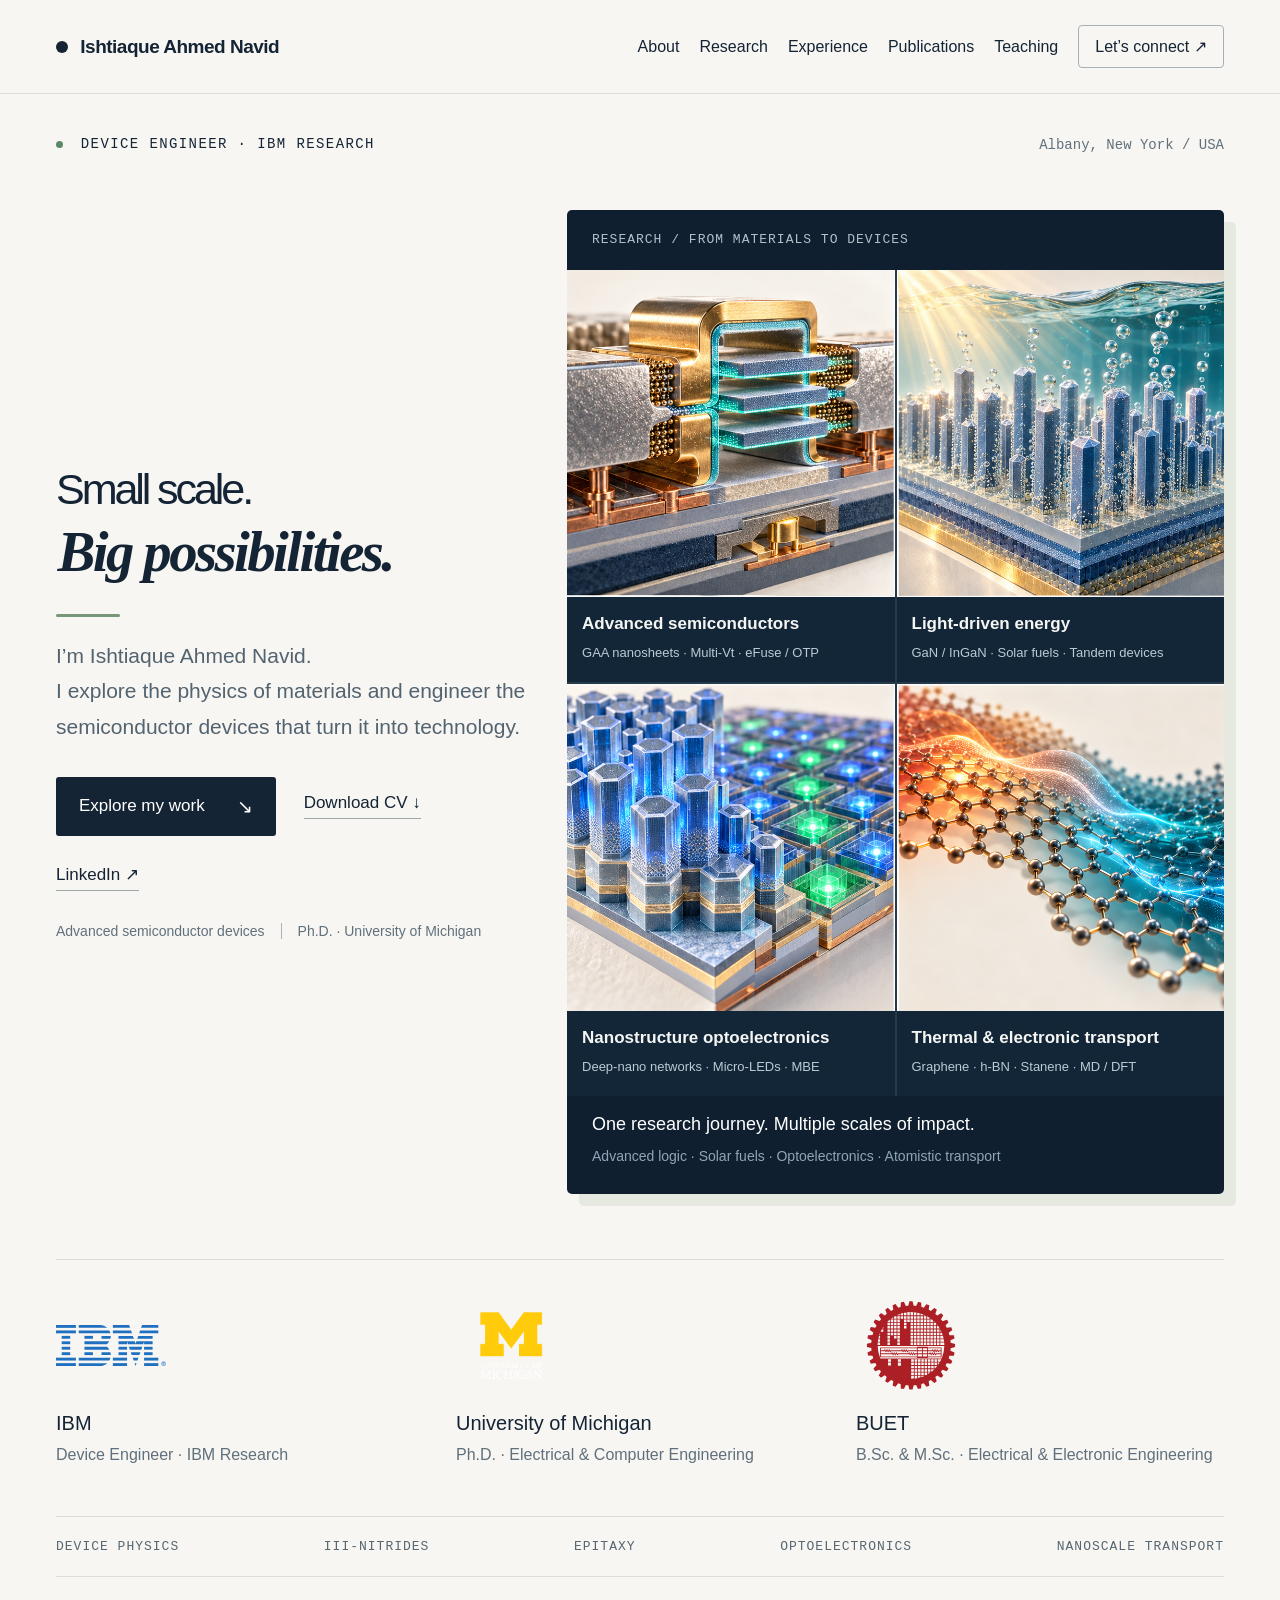
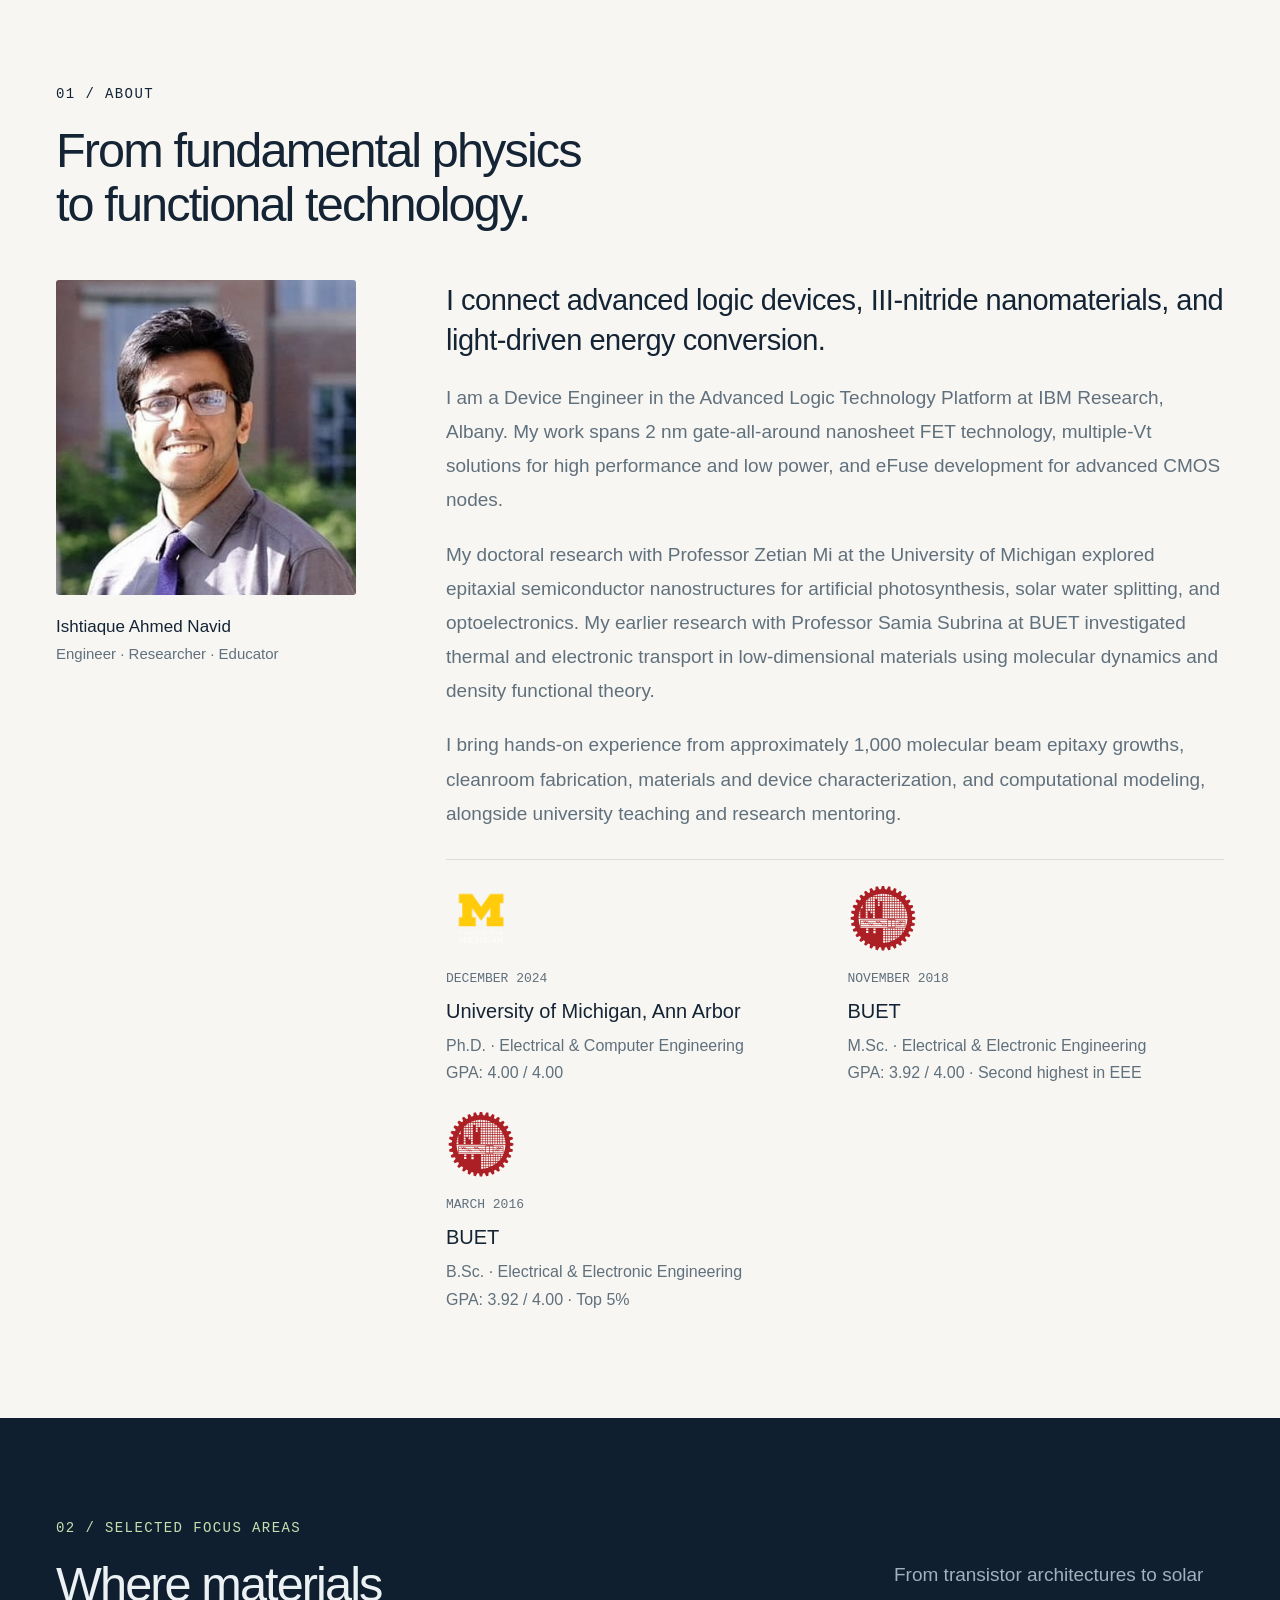
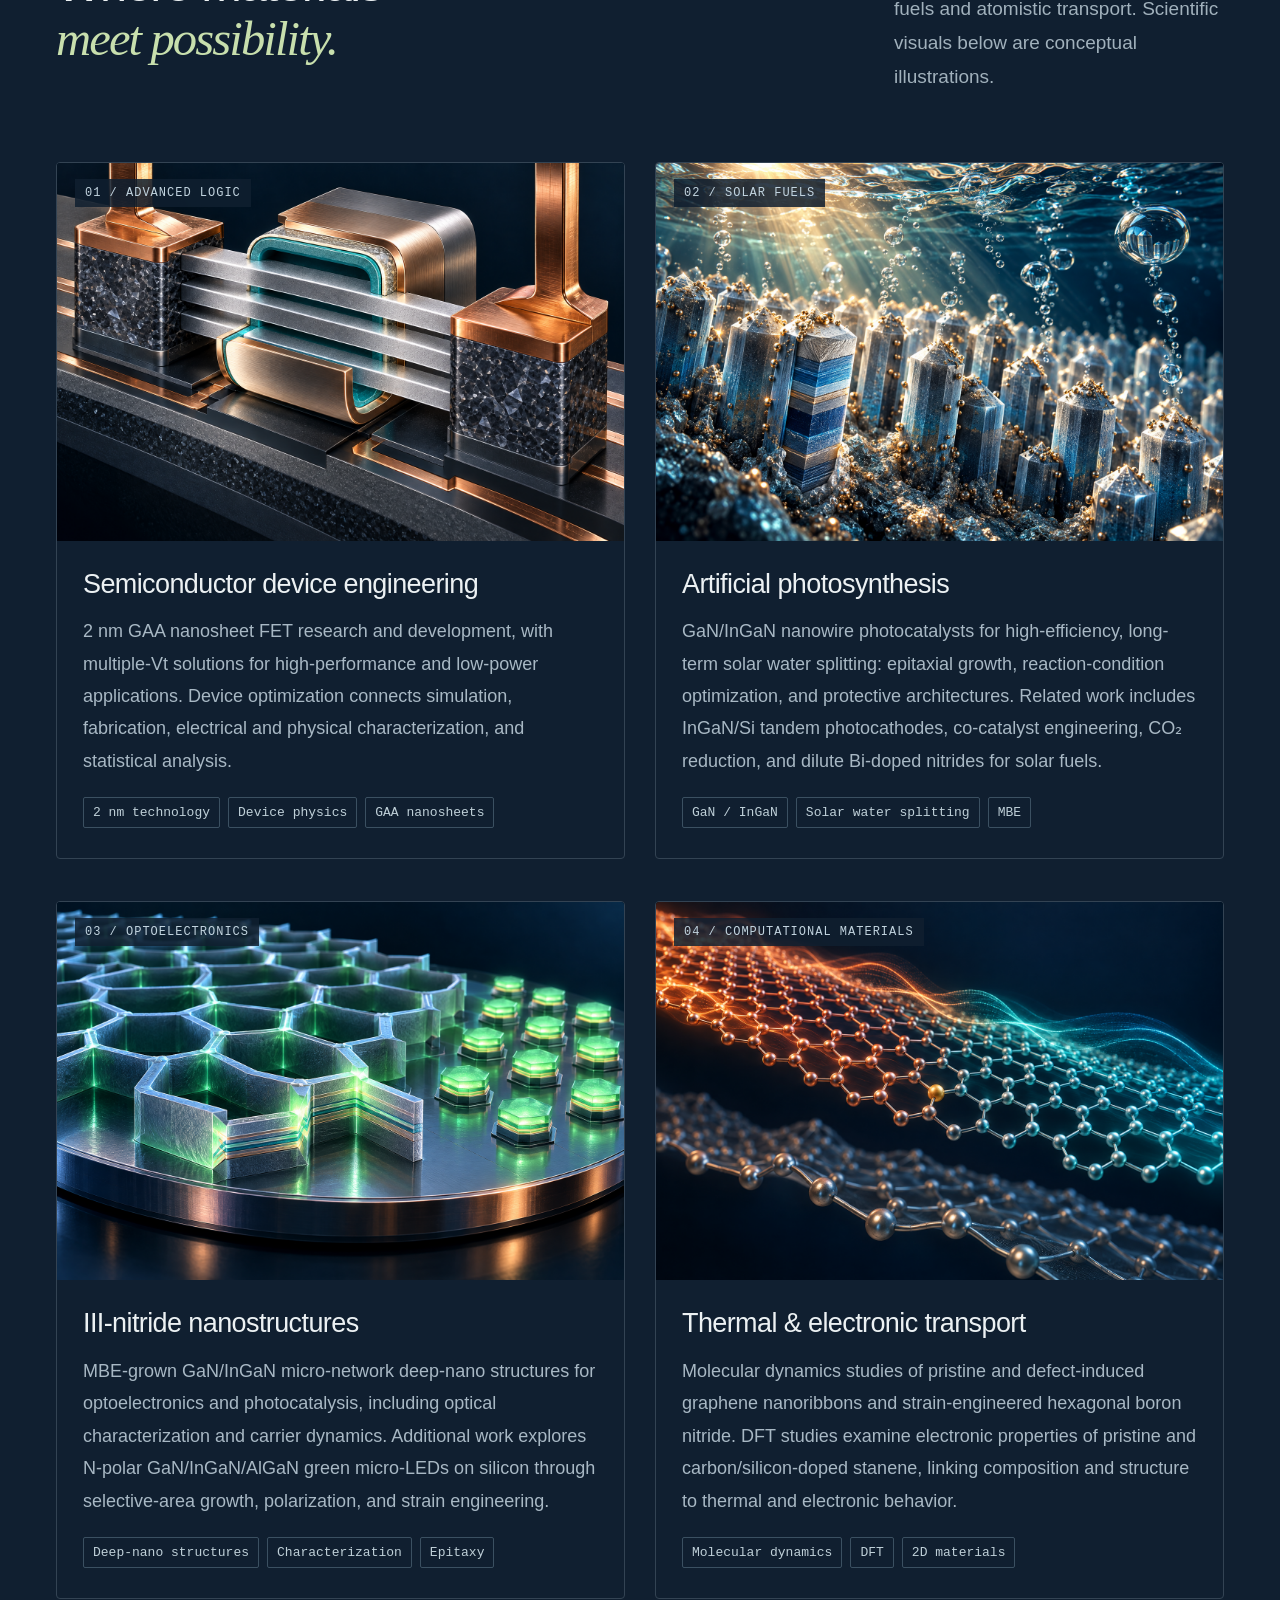
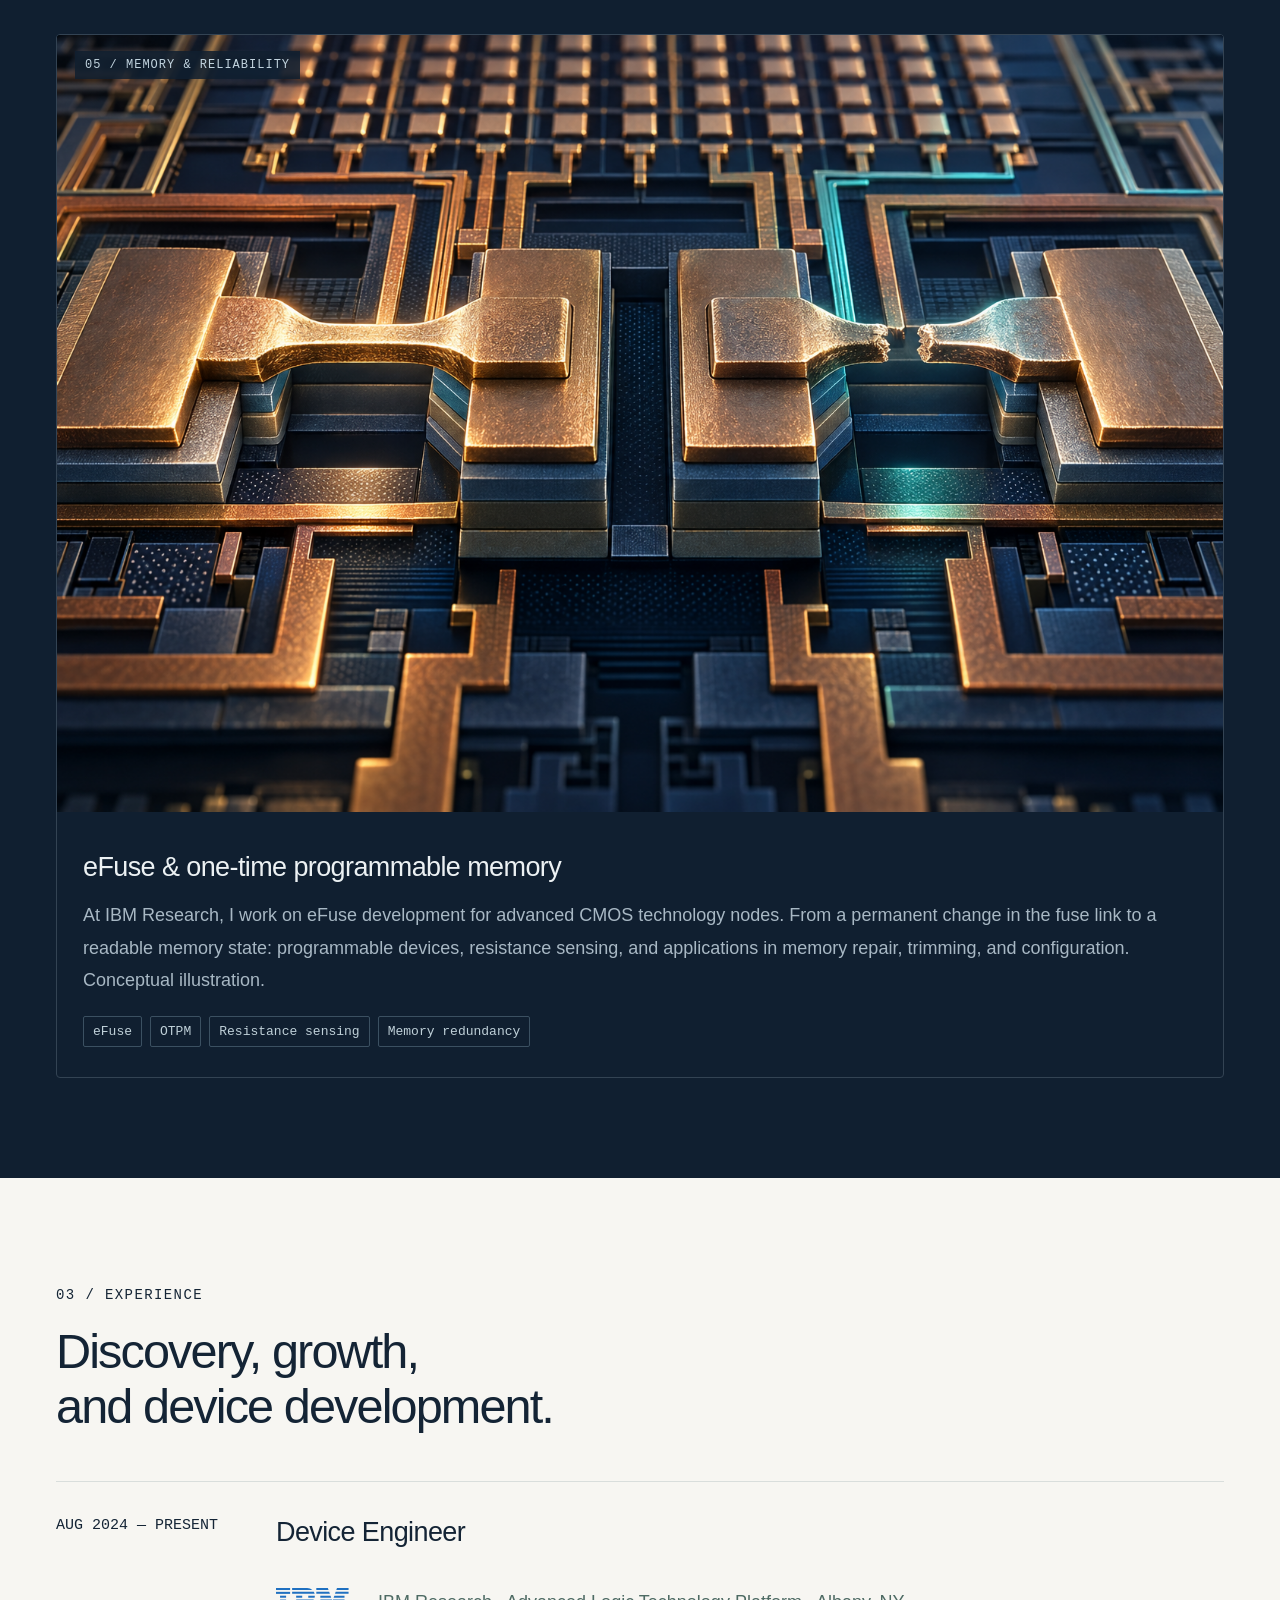
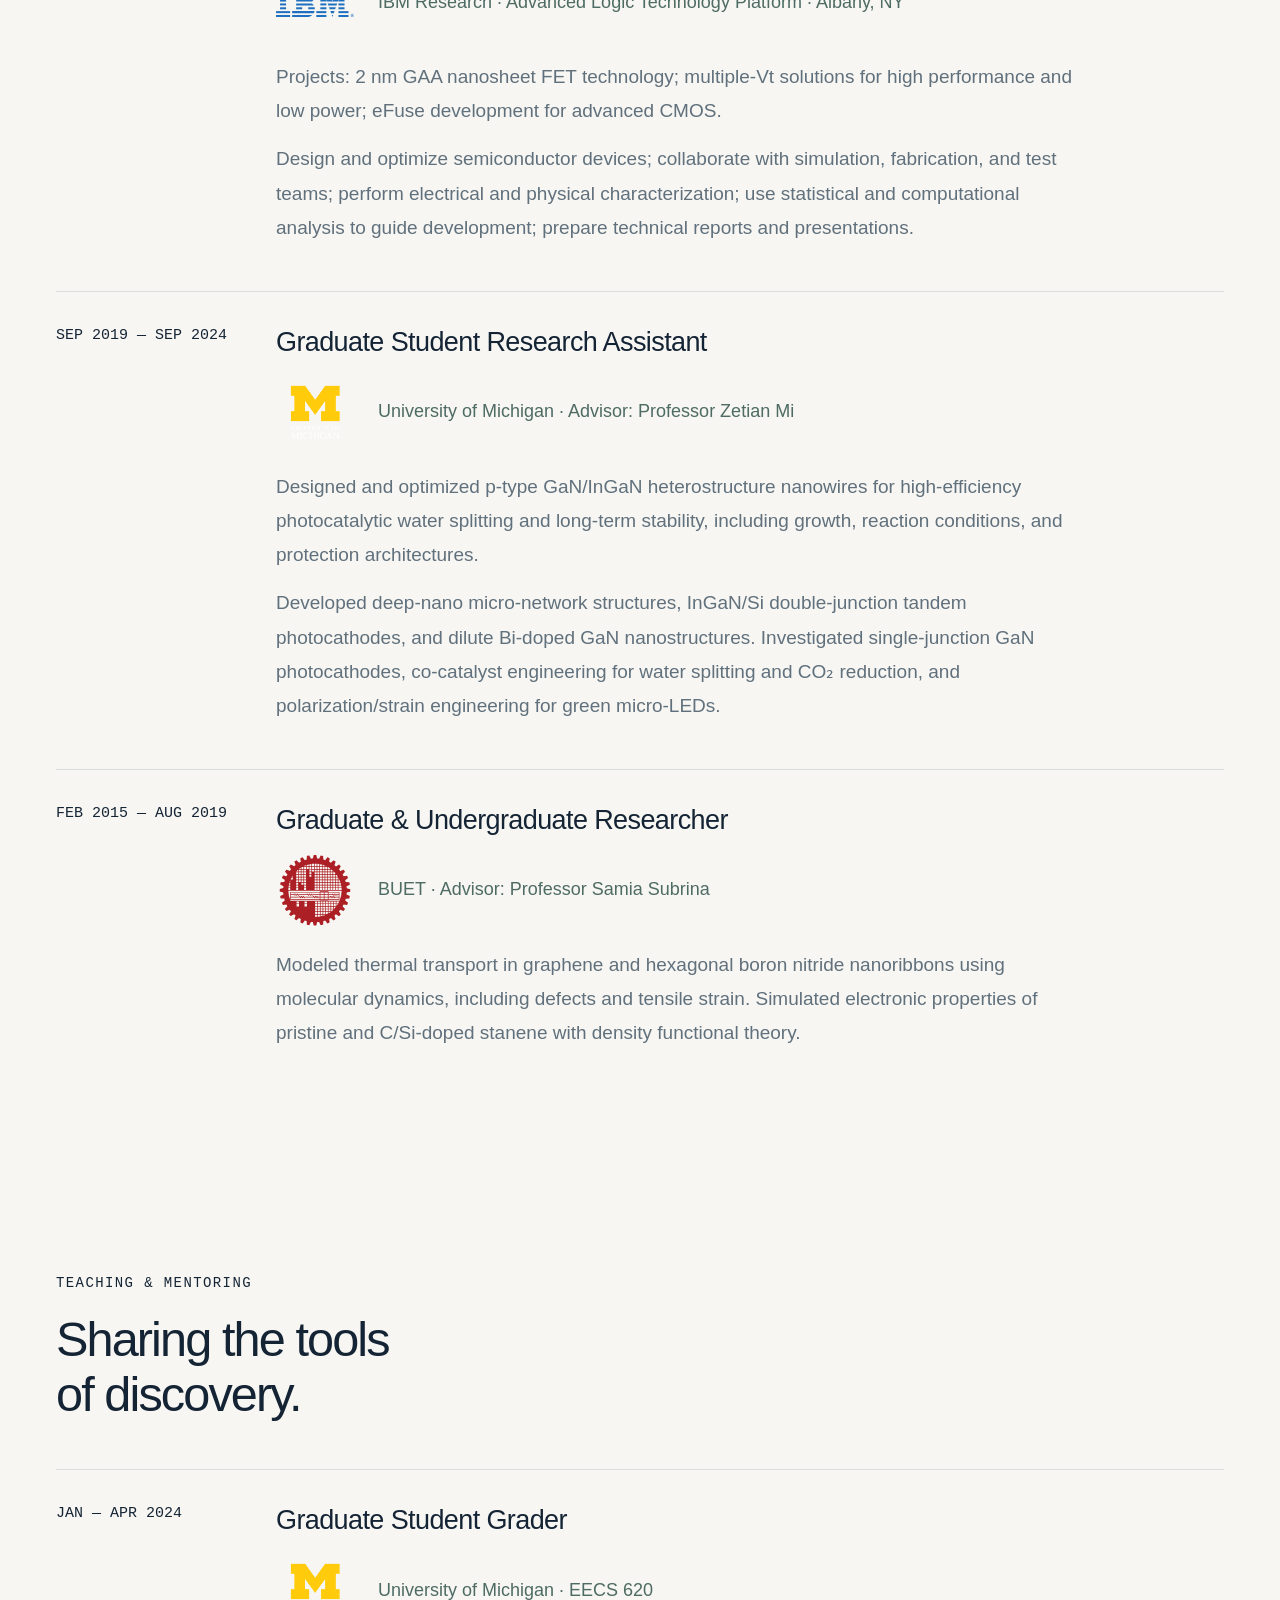
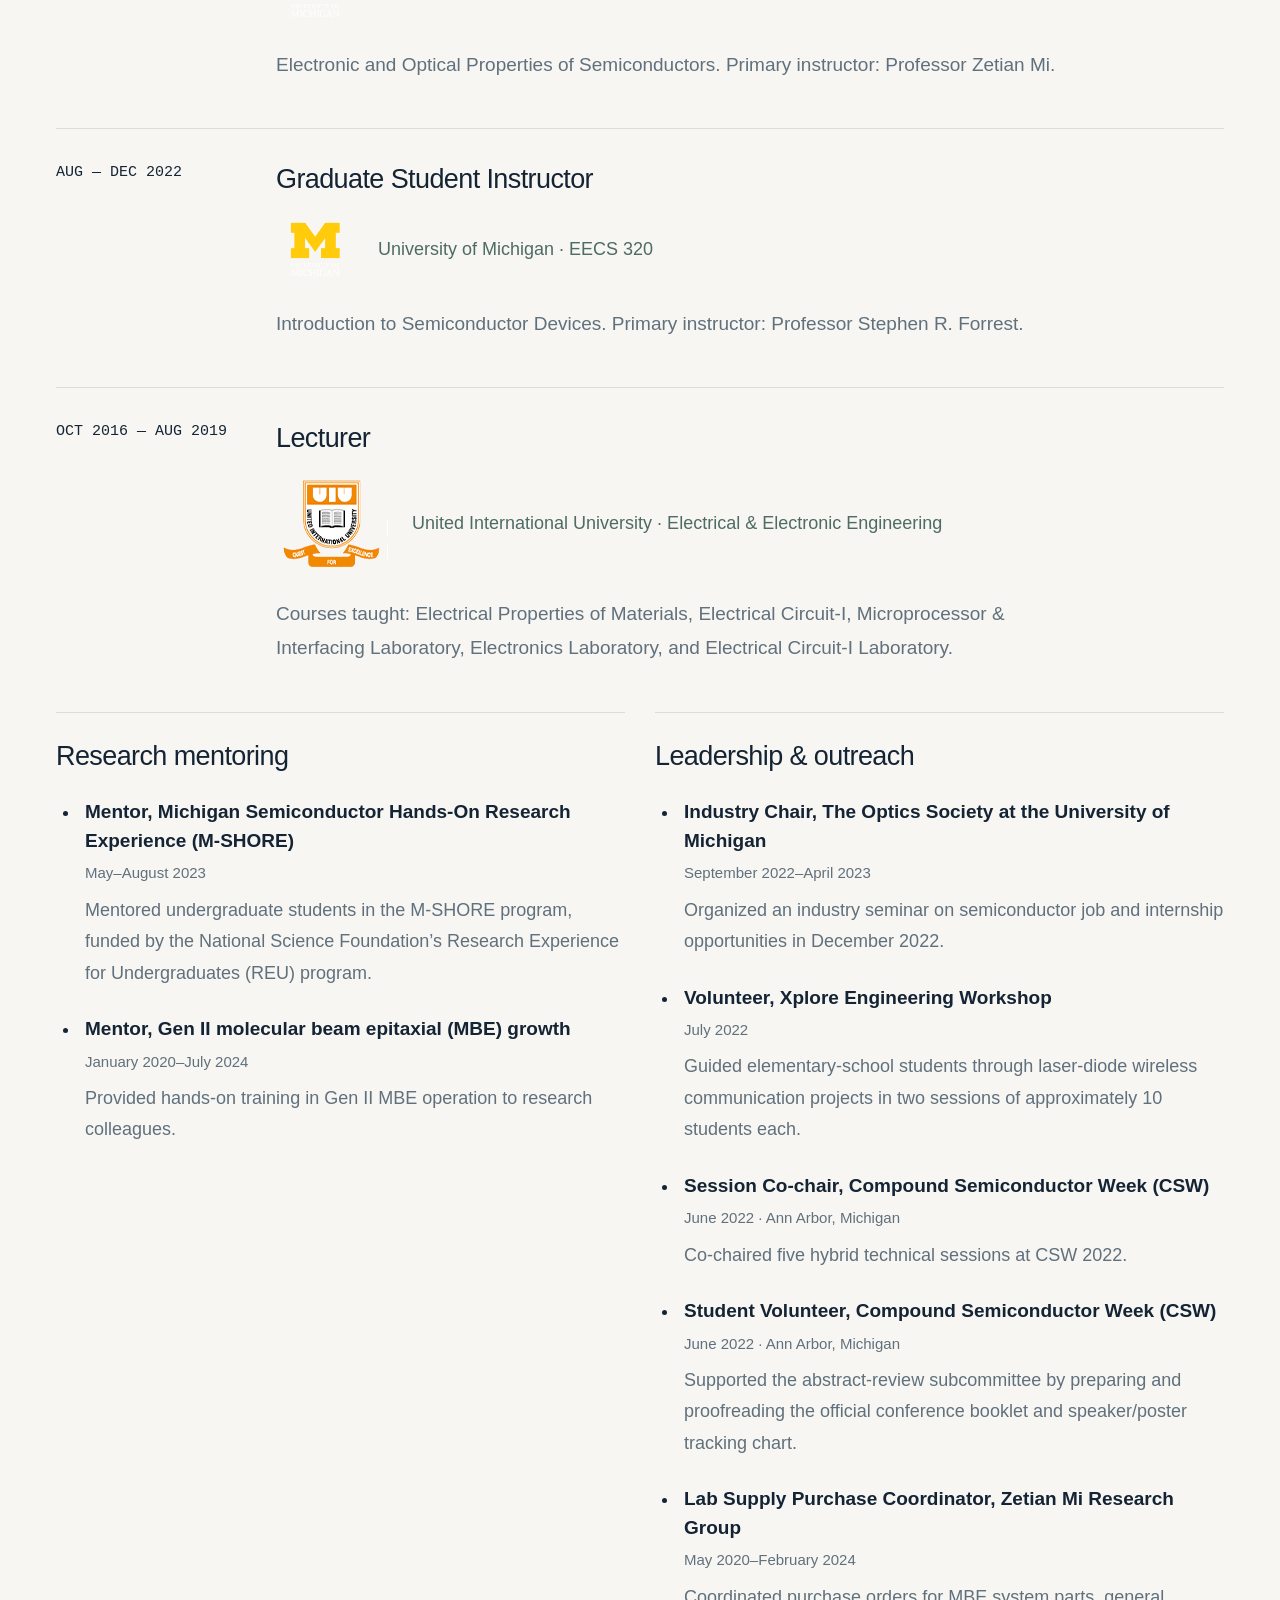
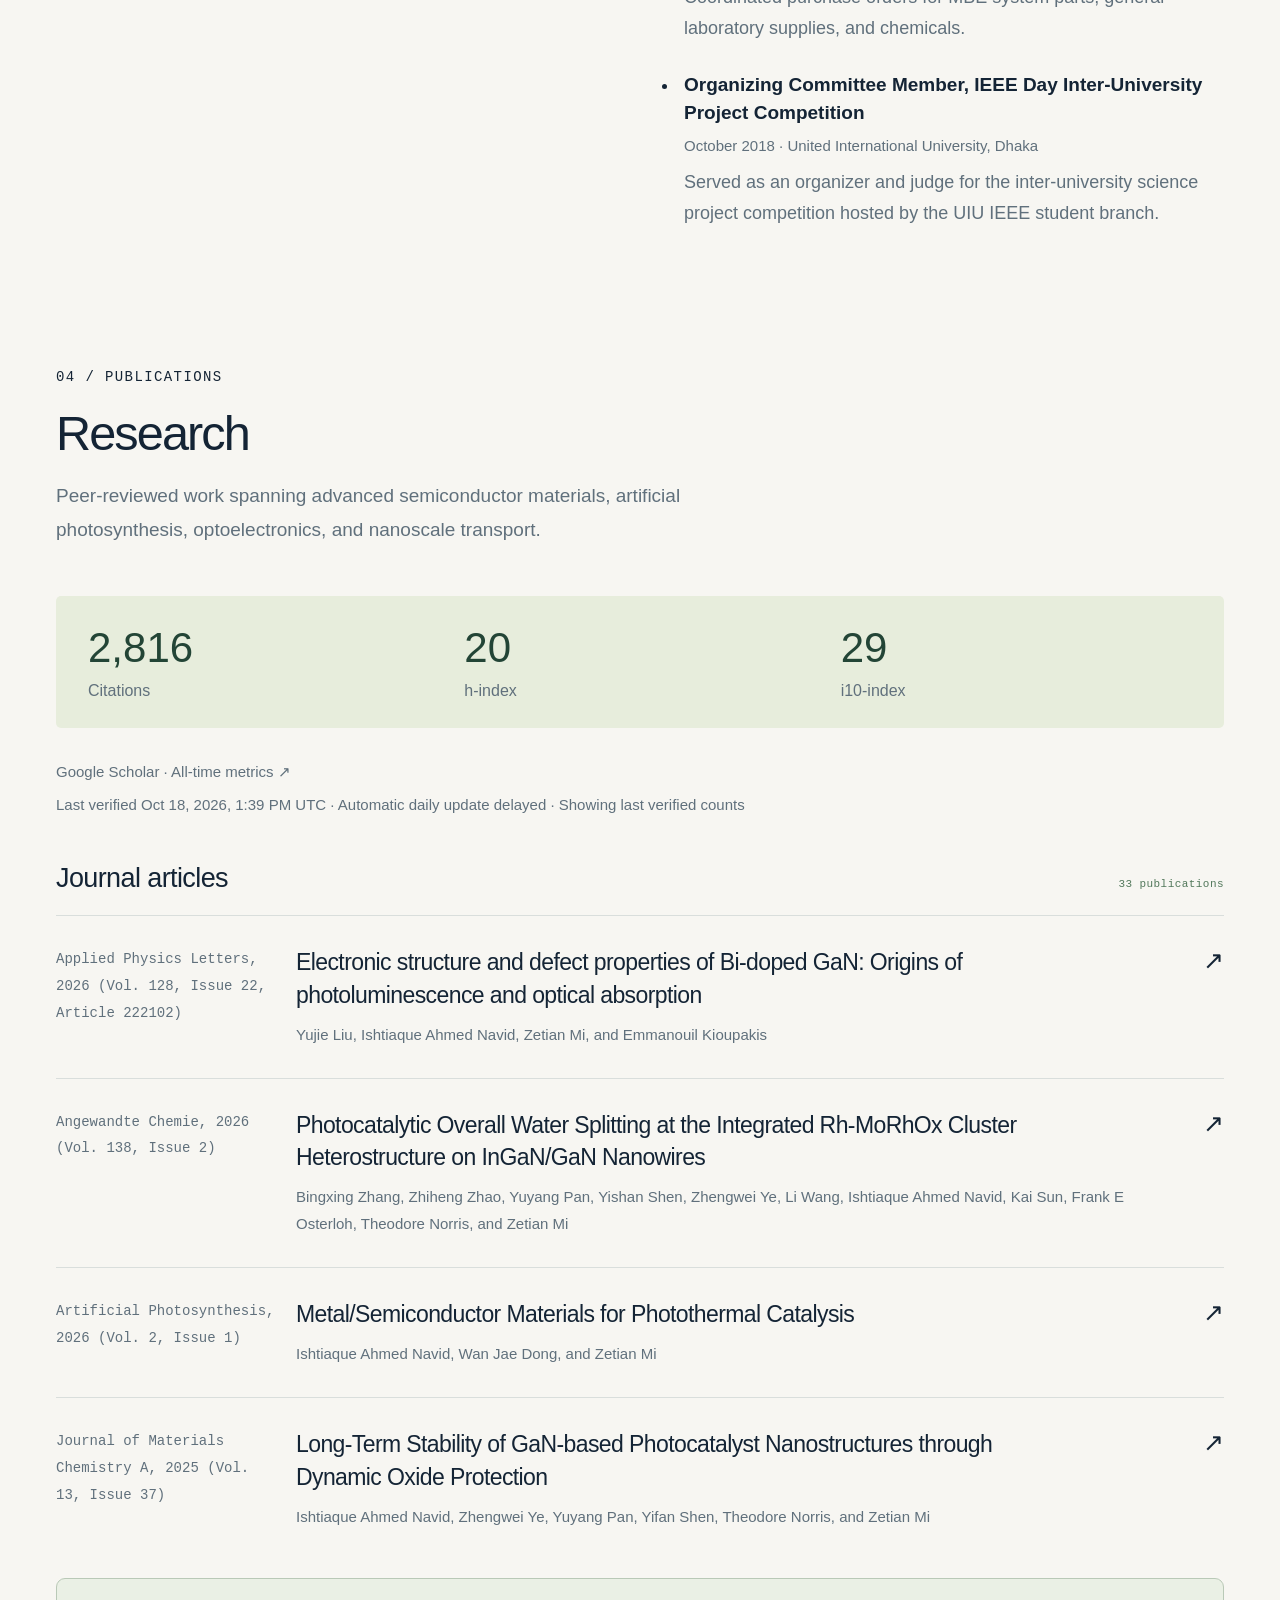
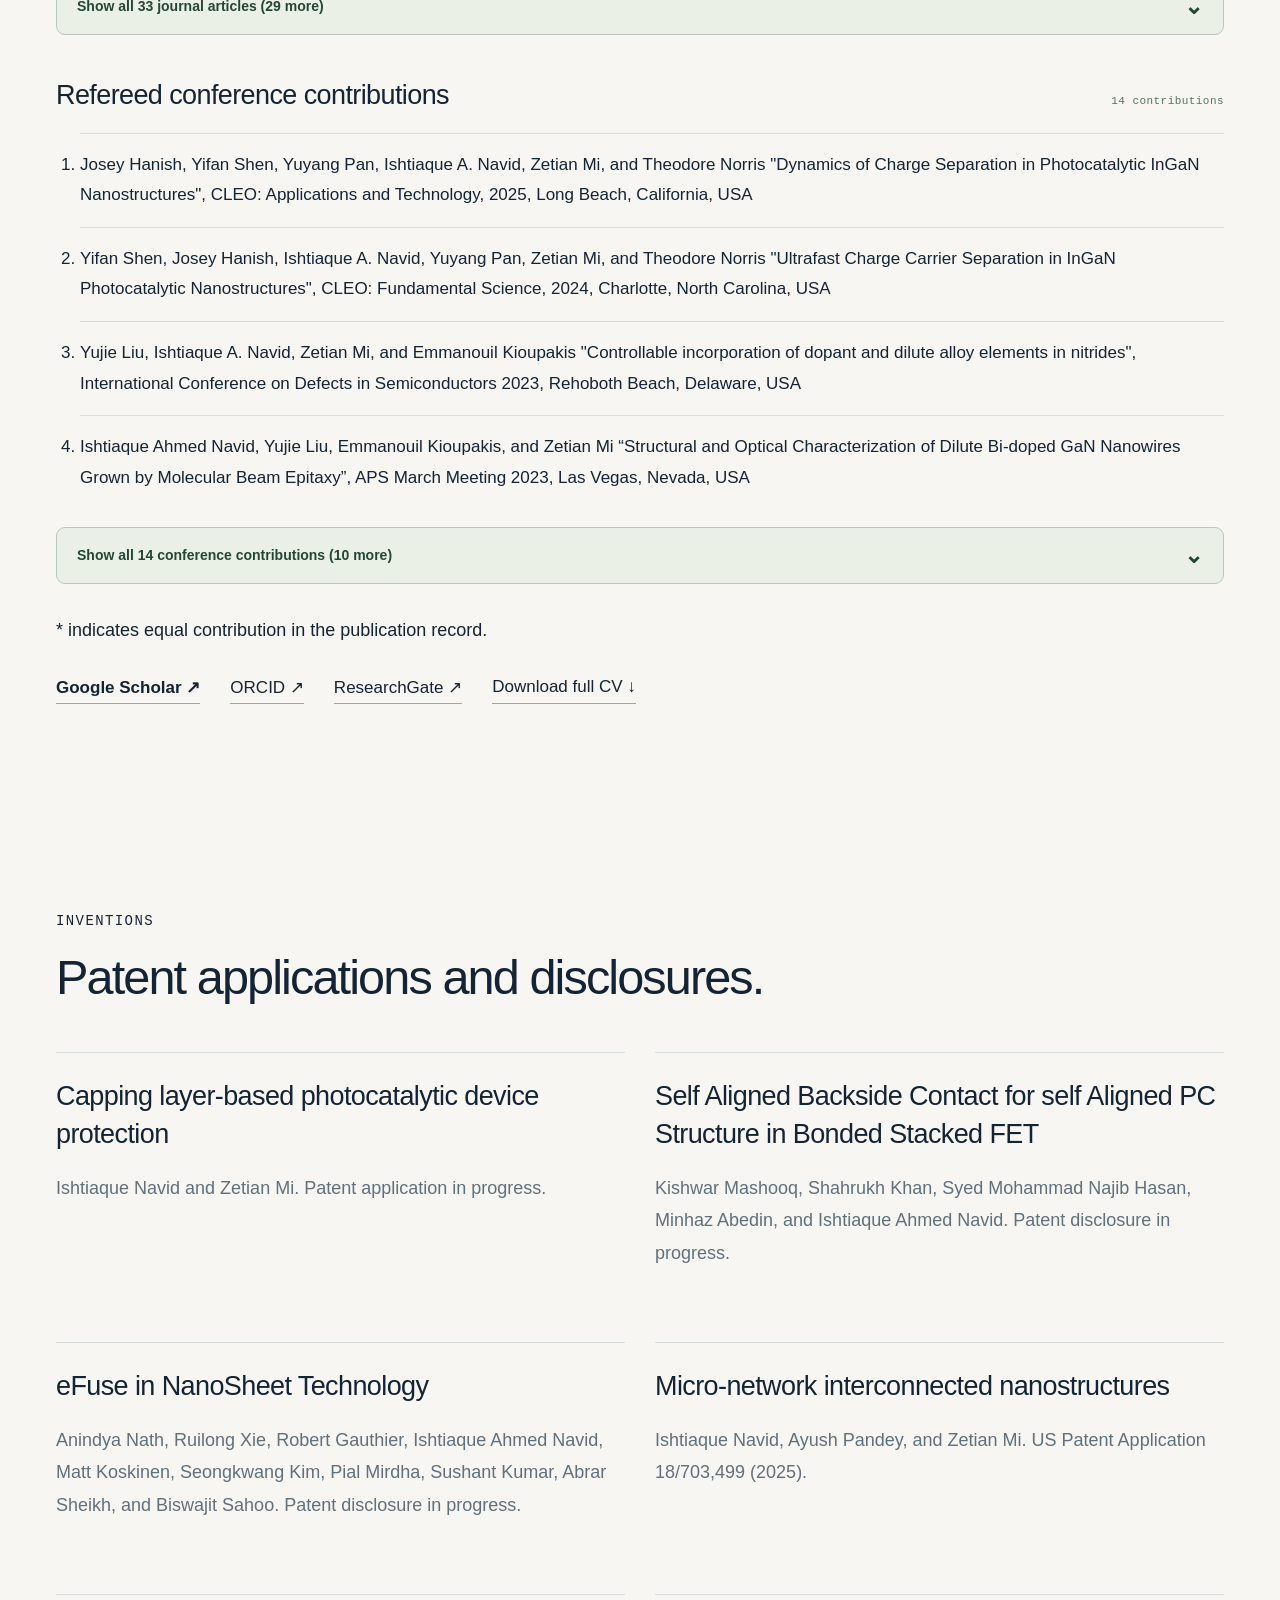
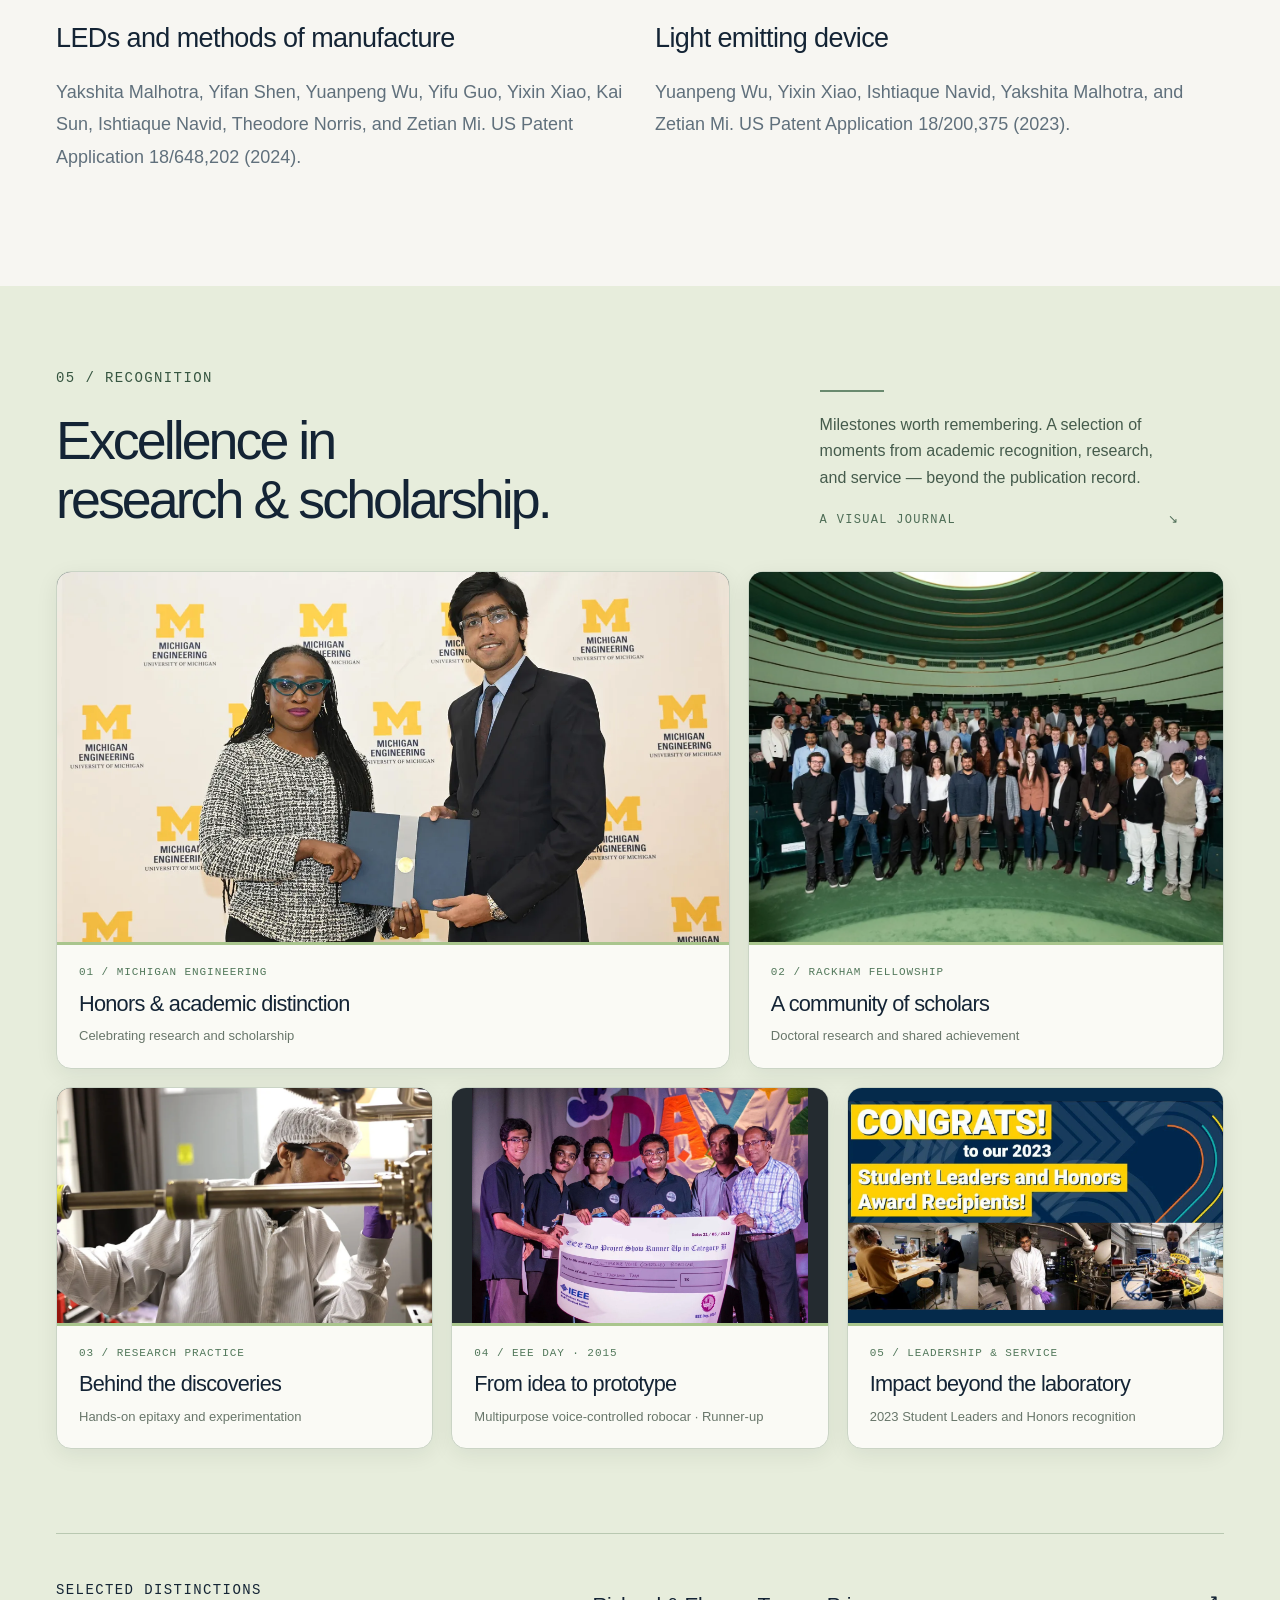
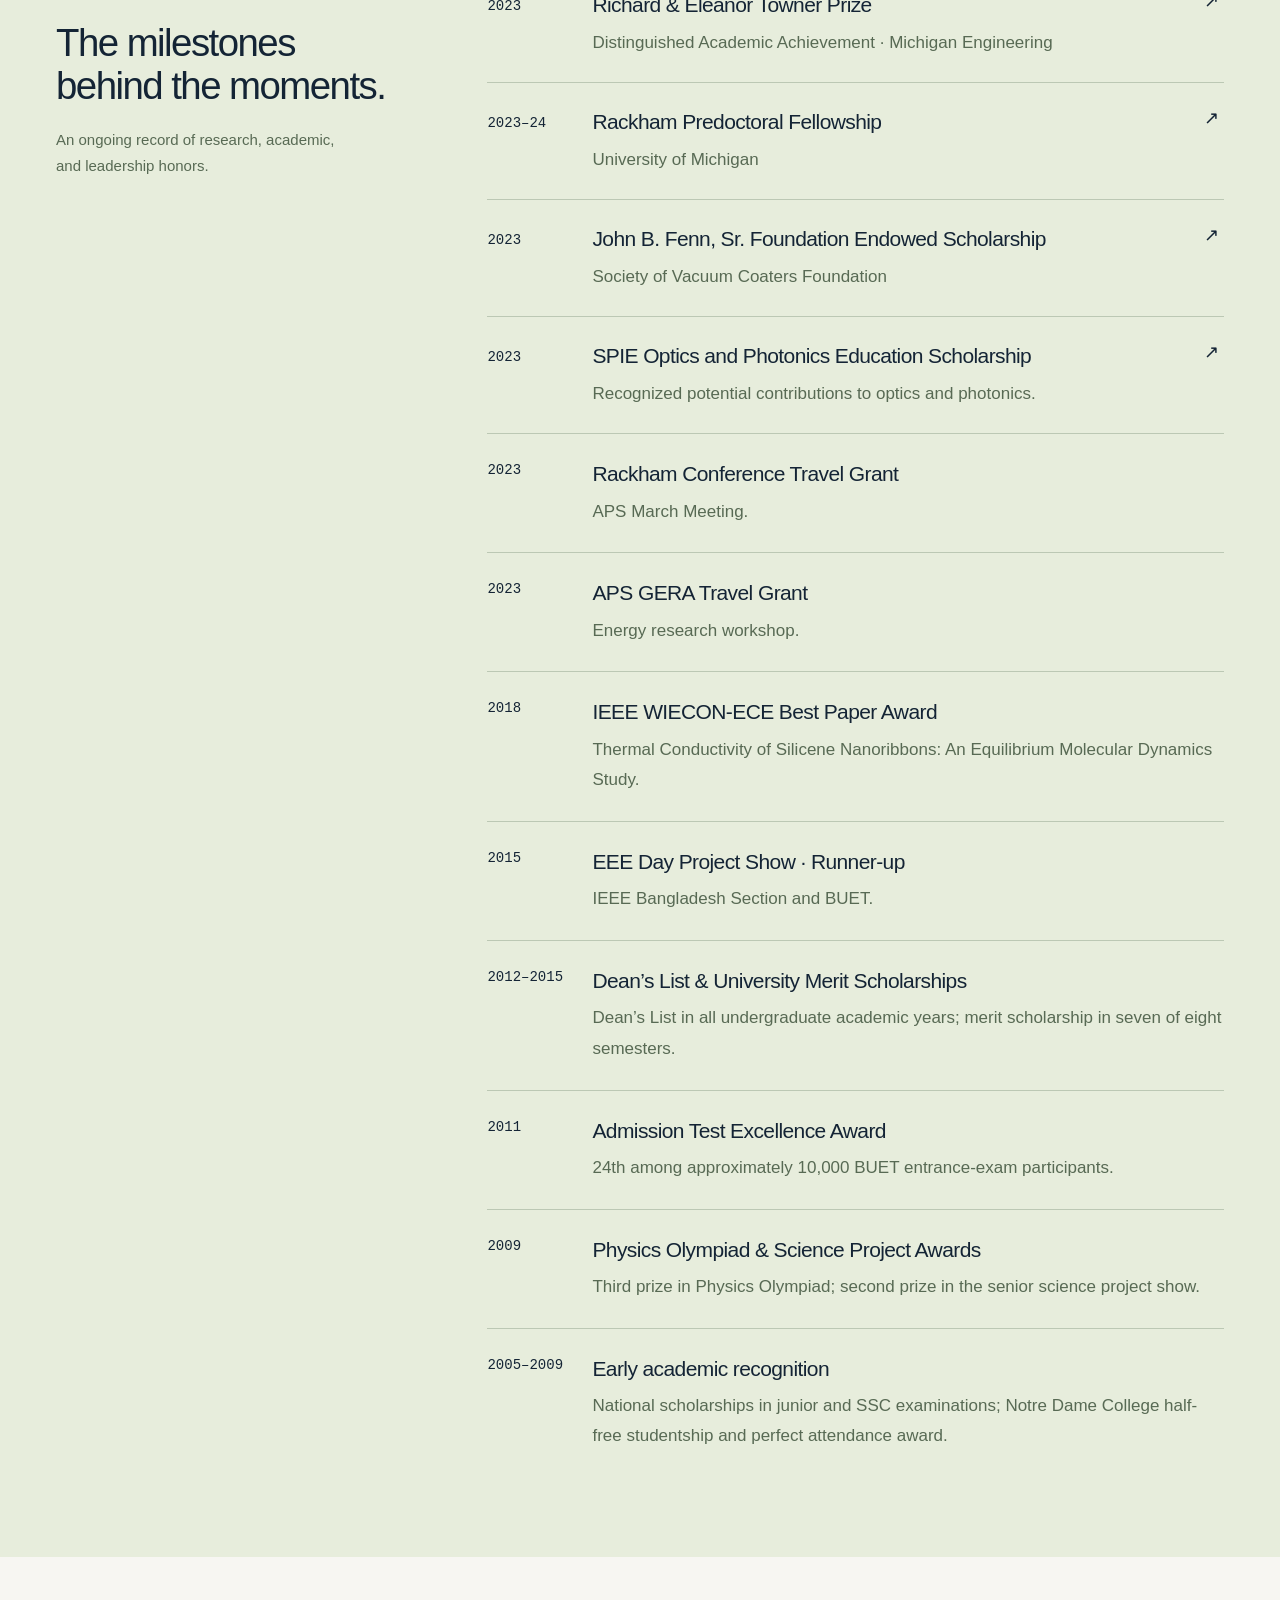
==== commit 0f7fefe3: "Show four conference contributions before expandable list" ====
--- a/index.html
+++ b/index.html
@@ -21,7 +21,7 @@
 <li><strong>Student Volunteer, Compound Semiconductor Week (CSW)</strong><span class="cv-dates">June 2022 · Ann Arbor, Michigan</span><span>Supported the abstract-review subcommittee by preparing and proofreading the official conference booklet and speaker/poster tracking chart.</span></li>
 <li><strong>Lab Supply Purchase Coordinator, Zetian Mi Research Group</strong><span class="cv-dates">May 2020–February 2024</span><span>Coordinated purchase orders for MBE system parts, general laboratory supplies, and chemicals.</span></li>
 <li><strong>Organizing Committee Member, IEEE Day Inter-University Project Competition</strong><span class="cv-dates">October 2018 · United International University, Dhaka</span><span>Served as an organizer and judge for the inter-university science project competition hosted by the UIU IEEE student branch.</span></li>
-</ul></article></div></section><section class="publications wrap" id="publications"><div class="section-title"><span class="eyebrow">04 / PUBLICATIONS</span><h2>Research</h2><p>Peer-reviewed work spanning advanced semiconductor materials, artificial photosynthesis, optoelectronics, and nanoscale transport.</p></div><div class="stats"><div><strong id="scholar-citations">2,808</strong><span>Citations</span></div><div><strong id="scholar-h-index">20</strong><span>h-index</span></div><div><strong id="scholar-i10-index">29</strong><span>i10-index</span></div></div><p class="metrics-source"><a href="https://scholar.google.com/citations?user=oIF2HdcAAAAJ&amp;hl=en" target="_blank" rel="noopener noreferrer">Google Scholar · All-time metrics ↗</a><br><span id="scholar-status" role="status">Last verified October 15, 2026 · Checking citation data…</span></p><div class="publication-list-heading"><h3 class="subheading">Journal articles</h3><span>33 publications</span></div><div class="publication-preview"><a class="paper" href="https://doi.org/10.1063/5.0337251" target="_blank" rel="noopener noreferrer"><span class="paper-meta">Applied Physics Letters, 2026 (Vol. 128, Issue 22, Article 222102)</span><div><h3>Electronic structure and defect properties of Bi-doped GaN: Origins of photoluminescence and optical absorption</h3><p class="authors">Yujie Liu, Ishtiaque Ahmed Navid, Zetian Mi, and Emmanouil Kioupakis</p></div><span class="arrow">↗</span></a><a class="paper" href="https://doi.org/10.1002/ange.202520831" target="_blank" rel="noopener noreferrer"><span class="paper-meta">Angewandte Chemie, 2026 (Vol. 138, Issue 2)</span><div><h3>Photocatalytic Overall Water Splitting at the Integrated Rh-MoRhOx Cluster Heterostructure on InGaN/GaN Nanowires</h3><p class="authors">Bingxing Zhang, Zhiheng Zhao, Yuyang Pan, Yishan Shen, Zhengwei Ye, Li Wang, Ishtiaque Ahmed Navid, Kai Sun, Frank E Osterloh, Theodore Norris, and Zetian Mi</p></div><span class="arrow">↗</span></a><a class="paper" href="https://doi.org/10.1021/aps.5c00001" target="_blank" rel="noopener noreferrer"><span class="paper-meta">Artificial Photosynthesis, 2026 (Vol. 2, Issue 1)</span><div><h3>Metal/Semiconductor Materials for Photothermal Catalysis</h3><p class="authors">Ishtiaque Ahmed Navid, Wan Jae Dong, and Zetian Mi</p></div><span class="arrow">↗</span></a><a class="paper" href="https://doi.org/10.1039/d5ta02771c" target="_blank" rel="noopener noreferrer"><span class="paper-meta">Journal of Materials Chemistry A, 2025 (Vol. 13, Issue 37)</span><div><h3>Long-Term Stability of GaN-based Photocatalyst Nanostructures through Dynamic Oxide Protection</h3><p class="authors">Ishtiaque Ahmed Navid, Zhengwei Ye, Yuyang Pan, Yifan Shen, Theodore Norris, and Zetian Mi</p></div><span class="arrow">↗</span></a></div><details class="publication-dropdown"><summary><span class="publication-label-closed">Show all 33 journal articles (29 more)</span><span class="publication-label-open">Show fewer journal articles</span><span class="publication-chevron" aria-hidden="true">⌄</span></summary><div class="publication-dropdown-content"><a class="paper" href="https://doi.org/10.1038/s41467-025-58372-7" target="_blank" rel="noopener noreferrer"><span class="paper-meta">Nature Communications, 2025 (Vol. 16, Issue 1)</span><div><h3>Nitrate Reduction to Ammonia Catalyzed by GaN/Si Photoelectrodes with Metal Clusters</h3><p class="authors">W. J. Dong, J. P. Menzel, Z. Ye, Z. Long, I. A. Navid, K. R. Yang, Y. Xiao, V. S. Batista, and Z. Mi,</p></div><span class="arrow">↗</span></a><a class="paper" href="https://doi.org/10.1002/smll.202412089" target="_blank" rel="noopener noreferrer"><span class="paper-meta">Small, 2025 (Vol. 21, Issue 11)</span><div><h3>Synergistic Metal-Support Interactions in Au/GaN Catalysts for Photoelectrochemical Nitrate Reduction to Ammonia</h3><p class="authors">Wan Jae Dong, Jan Paul Menzel, Zhengwei Ye, Zhuoran Long, Ishtiaque Ahmed Navid, Victor S Batista, and Zetian Mi</p></div><span class="arrow">↗</span></a><a class="paper" href="https://doi.org/10.1063/5.0212409" target="_blank" rel="noopener noreferrer"><span class="paper-meta">AIP Advances, 2025 (Vol. 15, Issue 1)</span><div><h3>Molecular beam epitaxy, photocatalytic solar water splitting, and carrier dynamics of InGaN micro-network deep-nano structures</h3><p class="authors">Ishtiaque Ahmed Navid, Yifan Shen, Peng Zhou, Jonathan Schwartz, Yin Min Goh, Tao Ma, Robert Hovden, Theodore Norris, and Zetian Mi</p></div><span class="arrow">↗</span></a><a class="paper" href="https://doi.org/10.1002/ange.202500158" target="_blank" rel="noopener noreferrer"><span class="paper-meta">Angewandte Chemie, 2025 (Vol. 137, Issue 14)</span><div><h3>Photocatalytic Conversion of Methane to Ethane and Propane Using Cobalt-Cluster-Activated GaN Nanowires</h3><p class="authors">Zhengwei Ye, Zhuoran Long, Bingxing Zhang, Ishtiaque Ahmed Navid, Paul Menzel, Yifan Shen, Shubham Mondal, Facheng Guo, Theodore B Norris, Victor S Batista, Zetian Mi</p></div><span class="arrow">↗</span></a><a class="paper" href="https://doi.org/10.1063/5.0219021" target="_blank" rel="noopener noreferrer"><span class="paper-meta">Applied Physics Letters, 2024 (Vol. 125, Issue 12)</span><div><h3>Selective incorporation of antimony into gallium nitride</h3><p class="authors">Yujie Liu, Ishtiaque Ahmed Navid, Zetian Mi, and Emmanouil Kioupakis</p></div><span class="arrow">↗</span></a><a class="paper" href="https://doi.org/10.1038/s44160-024-00648-9" target="_blank" rel="noopener noreferrer"><span class="paper-meta">Nature Synthesis, 2024</span><div><h3>Interfacially coupled Cu-cluster/GaN photocathode for efficient CO2 to ethylene conversion</h3><p class="authors">Bingxing Zhang, Peng Zhou, Zhengwei Ye, Ishtiaque Ahmed Navid, Yuyang Pan, Yixin Xiao, Kai Sun, and Zetian Mi</p></div><span class="arrow">↗</span></a><a class="paper" href="https://doi.org/10.1073/pnas.2408183121" target="_blank" rel="noopener noreferrer"><span class="paper-meta">Proceedings of the National Academy of Sciences, 2024 (Vol. 121, Issue 35)</span><div><h3>A synergetic cocatalyst for conversion of carbon dioxide, sunlight, and water into methanol</h3><p class="authors">Zhengwei Ye, Ke Yang, Bingxing Zhang, Ishtiaque Ahmed Navid, Yifan Shen, Yixin Xiao, Alexandre Pofelski, Gianluigi A Botton, Tao Ma, Shubham Mondal, Theodore Norris, Victor S. Batista, and Zetian Mi</p></div><span class="arrow">↗</span></a><a class="paper" href="https://doi.org/10.1002/advs.202309548" target="_blank" rel="noopener noreferrer"><span class="paper-meta">Advanced Science, 2024 (Vol. 11, Issue 26)</span><div><h3>Concentrated Solar Light Photoelectrochemical Water Splitting for Low Cost, High Yield, and Stable Hydrogen Production</h3><p class="authors">Wan Jae Dong, Zhengwei Ye, Songtao Tang, Ishtiaque Ahmed Navid, Yixin Xiao, Peng Zhou, Bingxing Zhang, Yuyang Pan, and Zetian Mi</p></div><span class="arrow">↗</span></a><a class="paper" href="https://doi.org/10.1021/acscatal.3c04264" target="_blank" rel="noopener noreferrer"><span class="paper-meta">ACS Catalysis, 2024 (Vol. 14, Issue 4)</span><div><h3>Photoelectrochemical Urea Synthesis from Nitrate and Carbon Dioxide on GaN Nanowires</h3><p class="authors">W. J. Dong, J. P. Menzel, Z. Ye, I. A. Navid, P. Zhou, K. R. Yang, V. S. Batista, and Z. Mi,</p></div><span class="arrow">↗</span></a><a class="paper" href="https://doi.org/10.1063/5.0180567" target="_blank" rel="noopener noreferrer"><span class="paper-meta">APL Materials, 2024 (Vol. 12, Issue 2)</span><div><h3>Structural and Optical Characterization of Dilute Bi-doped GaN Nanostructures Grown by Molecular Beam Epitaxy</h3><p class="authors">Ishtiaque Ahmed Navid, Yujie Liu, Yuyang Pan, Kai Sun, Emmanouil Kioupakis, and Zetian Mi</p></div><span class="arrow">↗</span></a><a class="paper" href="https://doi.org/10.1039/D3SC02567E" target="_blank" rel="noopener noreferrer"><span class="paper-meta">Chemical Science, 2024, (Vol. 15)</span><div><h3>Water-promoted selective photocatalytic methane oxidation for methanol production</h3><p class="authors">Peng Zhou, Zhengwei Ye, Ke Yang, Ishtiaque Ahmed Navid, Alexandre Pofelski, Gianluigi A Botton, Tao Ma, Yixin Xiao, Shubham Mondal, Victor S. Batista, and Zetian Mi</p></div><span class="arrow">↗</span></a><a class="paper" href="https://doi.org/10.1038/s41929-023-01023-1" target="_blank" rel="noopener noreferrer"><span class="paper-meta">Nature Catalysis, 2023, (Vol. 6, Issue 11)</span><div><h3>Light- driven synthesis of C2H6 from CO2 and H2O on a bimetallic AuIr composite supported on InGaN nanowires</h3><p class="authors">Baowen Zhou, Yongjin Ma, Pengfei Ou, Zhengwei Ye, Xiao-Yan Li, Srinivas Vanka, Tao Ma, Haiding Sun, Ping Wang, Peng Zhou, Jason K Cooper, Yixin Xiao, Ishtiaque Ahmed Navid, Jun Pan, Jun Song, and Zetian Mi,</p></div><span class="arrow">↗</span></a><a class="paper" href="https://doi.org/10.1038/s41467-023-37754-9" target="_blank" rel="noopener noreferrer"><span class="paper-meta">Nature Communications, 2023, (Vol. 14, Article 2047)</span><div><h3>Oxynitrides enabled photoelectrochemical water splitting with over 3,000 hrs stable operation in practical two-electrode configuration</h3><p class="authors">Yixin Xiao, Xianghua Kong, Srinivas Vanka, Wanjae Dong, Guosong Zeng, Zhengwei Ye, Kai Sun, Ishtiaque Ahmed Navid, Baowen Zhou, Francesca M. Toma, Hong Guo, and Zetian Mi,</p></div><span class="arrow">↗</span></a><a class="paper" href="https://doi.org/10.1038/s41467-023-35782-z" target="_blank" rel="noopener noreferrer"><span class="paper-meta">Nature Communications, 2023, (Vol. 14, Article 179)</span><div><h3>Pt Nanoclusters on GaN Nanowires for Solar-assisted Seawater Hydrogen Evolution</h3><p class="authors">Wan Jae Dong, Yixin Xiao, Ke R. Yang, Zhengwei Ye, Peng Zhou, Ishtiaque Ahmed Navid, Victor S. Batista, and Zetian Mi,</p></div><span class="arrow">↗</span></a><a class="paper" href="https://doi.org/10.1038/s41586-022-05399-1" target="_blank" rel="noopener noreferrer"><span class="paper-meta">Nature, 2023 (Vol. 613, Page 66-70)</span><div><h3>Solar-to-hydrogen efficiency of more than 9% in unassisted photocatalytic overall water splitting</h3><p class="authors">Peng Zhou, Ishtiaque Ahmed Navid, Yongjin Ma, Yixin Xiao, Ping Wang, Zhengwei Ye, Baowen Zhou, and Zetian Mi</p></div><span class="arrow">↗</span></a><a class="paper" href="https://doi.org/10.1038/s41377-022-00985-4" target="_blank" rel="noopener noreferrer"><span class="paper-meta">Light: Science and Applications, 2022 (Vol. 11, Article 294)</span><div><h3>InGaN Micro- light-emitting Diodes Monolithically Grown on Si: Achieving Ultrastable Operation through Polarization and Strain Engineering</h3><p class="authors">Yuanpeng Wu, Yixin Xiao, Ishtiaque Navid, Kai Sun, Yakshita Malhotra, Ping Wang, Ding Wang, Yuanxiang Xu, Ayush Pandey, Reddeppa Maddakka, Walter Shin, Jiangnan Liu, Jungwook Min, and Zetian Mi,</p></div><span class="arrow">↗</span></a><a class="paper" href="https://doi.org/10.1021/acs.jpclett.2c01459" target="_blank" rel="noopener noreferrer"><span class="paper-meta">The Journal of Physical Chemical Letters, 2022 (Vol. 13, Issue 34)</span><div><h3>Metal-support Interaction-promoted Photothermal Catalytic Methane Reforming into Liquid Fuels</h3><p class="authors">Peng Zhou, Ishtiaque Ahmed Navid, Yixin Xiao, Zhengwei Ye, Wanjae Dong, Ping Wang, Kai Sun, and Zetian Mi</p></div><span class="arrow">↗</span></a><a class="paper" href="https://doi.org/10.1039/D2TA00032F" target="_blank" rel="noopener noreferrer"><span class="paper-meta">Journal of Materials Chemistry A, 2022 (Vol. 10, Issue 14)</span><div><h3>Bi Catalysts Supported on GaN Nanowires towards Efficient Photoelectrochemical CO2 Reduction Using Si Photocathodes</h3><p class="authors">Wan Jae Dong*, Ishtiaque Ahmed Navid*, Yixin Xiao, Tae Hyung Lee, Jin Wook Lim, Donghwa Lee, Ho Won Jang, Jong-Lam Lee, and Zetian Mi</p></div><span class="arrow">↗</span></a><a class="paper" href="https://doi.org/10.1021/acs.nanolett.1c04220" target="_blank" rel="noopener noreferrer"><span class="paper-meta">Nano Letters, 2022 (Vol. 22, Issue 6)</span><div><h3>Crystallographic Effects of GaN Nanostructures in Photoelectrochemical Reaction</h3><p class="authors">Yixin Xiao, Srinivas Vanka, Tuan Anh Pham, Wan Jae Dong, Yi Sun, Xianhe Liu, Ishtiaque Ahmed Navid, Hamed Hajibabaei, Thomas Hamann, Tadashi Ogitsu, and Zetian Mi</p></div><span class="arrow">↗</span></a><a class="paper" href="https://doi.org/10.1021/acscatal.1c04904" target="_blank" rel="noopener noreferrer"><span class="paper-meta">ACS Catalysis, 2022 (Vol. 12, Issue 4)</span><div><h3>Silver Halide Catalysts on GaN Nanowires/Si Heterojunction Photocathodes for CO2 Reduction to Syngas at High Current Density</h3><p class="authors">Wan Jae Dong, Peng Zhou, Yixin Xiao, Ishtiaque Ahmed Navid, Jong-Lam Lee, and Zetian Mi</p></div><span class="arrow">↗</span></a><a class="paper" href="https://doi.org/10.1002/adom.202102263" target="_blank" rel="noopener noreferrer"><span class="paper-meta">Advanced Optical Materials, 2022 (Vol. 10, Issue 5)</span><div><h3>GaN- Based Deep-nano Structures: Break the Efficiency Bottleneck of Conventional Nanoscale Optoelectronics</h3><p class="authors">Ishtiaque Ahmed Navid, Ayush Pandey, Yin Min Goh, Jonathan Schwartz, Robert Hovden, and Zetian Mi</p></div><span class="arrow">↗</span></a><a class="paper" href="https://doi.org/10.1021/jacs.1c02139" target="_blank" rel="noopener noreferrer"><span class="paper-meta">Journal of the American Chemical Society, 2021 (Vol. 143, Issue 27)</span><div><h3>CuS- coated GaN Nanowires on Silicon Photocathodes for Converting CO2 Mixture Gas to HCOOH</h3><p class="authors">Wan Jae Dong*, Ishtiaque Ahmed Navid*, Yixin Xiao*, Jin Wook Lim, Jong-Lam Lee, and Zetian Mi</p></div><span class="arrow">↗</span></a><a class="paper" href="https://doi.org/10.1063/5.0050708" target="_blank" rel="noopener noreferrer"><span class="paper-meta">Applied Physics Letters, 2021 (Vol. 118, Issue 24)</span><div><h3>On the Design and Performance of InGaN/Si Double-Junction Photocathodes</h3><p class="authors">Ishtiaque Ahmed Navid*, Srinivas Vanka*, Rasha A. Awni, Yixin Xiao, Zhaoning Song, Yanfa Yan, and Zetian Mi</p></div><span class="arrow">↗</span></a><a class="paper" href="https://doi.org/10.1021/acsenergylett.0c01583" target="_blank" rel="noopener noreferrer"><span class="paper-meta">ACS Energy Letters, 2020 (Vol. 5, Issue 12)</span><div><h3>InGaN/Si Double-Junction Photocathode for Unassisted Solar Water Splitting</h3><p class="authors">Srinivas Vanka, Baowen Zhou, Rasha A Awni, Zhaoning Song, Faqrul A Chowdhury, Xuedong Liu, Hamed Hajibabaei, Wen Shi, Yixin Xiao, Ishtiaque A Navid, Ayush Pandey, Rong Chen, Gianluigi A Botton, Thomas W Hamann, Dunwei Wang, Yanfa Yan, and Zetian Mi</p></div><span class="arrow">↗</span></a><a class="paper" href="https://doi.org/10.1039/C8RA06156D" target="_blank" rel="noopener noreferrer"><span class="paper-meta">; RSC Advances, 2018 (Vol. 8, Issue 55)</span><div><h3>Thermal transport characterization of carbon and silicon doped stanene nanoribbon: an equilibrium molecular dynamics study</h3><p class="authors">Ishtiaque Ahmed Navid and Samia Subrina</p></div><span class="arrow">↗</span></a><a class="paper" href="https://doi.org/10.1088/2053-1591/aaaa89" target="_blank" rel="noopener noreferrer"><span class="paper-meta">Materials Research Express, 2018 (Vol. 5, Issue 2)</span><div><h3>Impact of tensile strain on thermal conductivity of zigzag hexagonal boron nitride nanoribbon: An equilibrium molecular dynamics simulation</h3><p class="authors">Ishtiaque Ahmed Navid, Asir Intisar Khan, and Samia Subrina</p></div><span class="arrow">↗</span></a><a class="paper" href="https://doi.org/10.1063/1.4997036" target="_blank" rel="noopener noreferrer"><span class="paper-meta">AIP Advances, 2017 (Vol. 7, Issue 10)</span><div><h3>Thermal Transport Characterization of Hexagonal Boron Nitride Nanoribbons Using Molecular Dynamics Simulation</h3><p class="authors">Asir Intisar Khan, Ishtiaque Ahmed Navid, Maliha Noshin, and Samia Subrina</p></div><span class="arrow">↗</span></a><a class="paper" href="https://doi.org/10.1063/1.4974996" target="_blank" rel="noopener noreferrer"><span class="paper-meta">AIP Advances, 2017 (Vol. 7, Issue 1)</span><div><h3>Impact of vacancies on the thermal conductivity of graphene nanoribbons: A molecular dynamics simulation study</h3><p class="authors">Maliha Noshin, Asir Intisar Khan, Ishtiaque Ahmed Navid, H. M. Ahsan Uddin, and Samia Subrina</p></div><span class="arrow">↗</span></a><a class="paper" href="https://doi.org/10.3390/electronics4041109" target="_blank" rel="noopener noreferrer"><span class="paper-meta">Electronics: Special issue Two-Dimensional Electronics- Prospects and Challenges, 2015 (Vol. 4, Issue 4)</span><div><h3>Equilibrium Molecular Dynamics (MD) Simulation Study of Thermal Conductivity of Graphene Nanoribbon: A Comparative Study on MD Potentials</h3><p class="authors">Asir Intisar Khan*, Ishtiaque Ahmed Navid*, Maliha Noshin, H. M. Ahsan Uddin, Fahim Ferdous Hossain, and Samia Subrina</p></div><span class="arrow">↗</span></a></div></details><div class="publication-list-heading"><h3 class="subheading">Refereed conference contributions</h3><span>14 contributions</span></div><ol class="conference-list"><li>Josey Hanish, Yifan Shen, Yuyang Pan, Ishtiaque A. Navid, Zetian Mi, and Theodore Norris &quot;Dynamics of Charge Separation in Photocatalytic InGaN Nanostructures&quot;, CLEO: Applications and Technology, 2025, Long Beach, California, USA</li><li>Yifan Shen, Josey Hanish, Ishtiaque A. Navid, Yuyang Pan, Zetian Mi, and Theodore Norris &quot;Ultrafast Charge Carrier Separation in InGaN Photocatalytic Nanostructures&quot;, CLEO: Fundamental Science, 2024, Charlotte, North Carolina, USA</li><li>Yujie Liu, Ishtiaque A. Navid, Zetian Mi, and Emmanouil Kioupakis &quot;Controllable incorporation of dopant and dilute alloy elements in nitrides&quot;, International Conference on Defects in Semiconductors 2023, Rehoboth Beach, Delaware, USA</li></ol><details class="publication-dropdown"><summary><span class="publication-label-closed">Show all 14 conference contributions (11 more)</span><span class="publication-label-open">Show fewer conference contributions</span><span class="publication-chevron" aria-hidden="true">⌄</span></summary><div class="publication-dropdown-content"><ol class="conference-list" start="4"><li>Ishtiaque Ahmed Navid, Yujie Liu, Emmanouil Kioupakis, and Zetian Mi “Structural and Optical Characterization of Dilute Bi-doped GaN Nanowires Grown by Molecular Beam Epitaxy”, APS March Meeting 2023, Las Vegas, Nevada, USA</li><li>Yujie Liu, Ishtiaque Ahmed Navid, Zetian Mi, and Emmanouil Kioupakis “Theoretical Interpretations of Sb Incorporation in GaN”, APS March Meeting 2023, Las Vegas, Nevada, USA</li><li>Ishtiaque Ahmed Navid, Ayush Pandey, Yin Min Goh, Jonathan Schwartz, Robert Hovden, and Zetian Mi “GaN- Based Deep-nano Structures: Break the Efficiency Bottleneck of Conventional Nanoscale Optoelectronics”, Compound Semiconductor Week (CSW) 2022, Ann Arbor, Michigan, USA</li><li>Yixin Xiao, Srinivas Vanka, Wanjae Dong, Yi Sun, Xianhe Liu, Ishtiaque Ahmed Navid, Hamed Hajibabaei, Thomas W. Hamann, and Zetian Mi “Polarity Effects of GaN Nanostructures in Photoelectrochemical Reaction”, Compound Semiconductor Week (CSW) 2022, Ann Arbor, Michigan, USA</li><li>Ishtiaque Ahmed Navid, Yin Min Goh, Jonathan Schwartz, Ayush Pandey, Peng Zhou, Robert Hovden, and Zetian Mi “Molecular Beam Epitaxy, Carrier Dynamics, and Photocatalytic Properties of III-nitride Nanowall Network”, 63rd Electronic Materials Conference (63rd EMC) 2021</li><li>Yixin Xiao, Srinivas Vanka, Ishtiaque Ahmed Navid, and Zetian Mi “Non-Polar Surfaces of GaN Nanostructures in Photoelectrochemical Water Splitting”, 63rd Electronic Materials Conference (63rd EMC) 2021</li><li>Ishtiaque Ahmed Navid, Md Asaduz Zaman Mamun, Mehedi Hasan, and Samia Subrina “ Thermal Transport in Carbon Doped Armchair Stanene Nanoribbons: A Molecular Dynamics Study”, IEEE Region 10 Symposium (TENSYMP) 2020</li><li>Julker Neyen Sampad, Faiaz Khan, Ishtiaque Ahmed Navid, and Samia Subrina “Transport Characteristics of TMDC materials for Triple Material Double Gate MOSFET”, IEEE WIECON-ECE 2018 – IEEE International WIE Conference on Electrical and Computer Engineering, Pattaya, Thailand</li><li>Nusrat Jahan, Ishtiaque Ahmed Navid, and Samia Subrina “Thermal Conductivity of Silicene Nanoribbons: An Equilibrium Molecular Dynamics Study”, IEEE WIECON-ECE 2018 – IEEE International WIE Conference on Electrical and Computer Engineering, Pattaya, Thailand</li><li>Maliha Noshin, Asir Intisar Khan, Ishtiaque Ahmed Navid, and Samia Subrina “Thermal Transport in Defected Armchair Graphene Nanoribbon: A Molecular Dynamics Study”, TENCON 2017 – 2017 IEEE Region 10 Conference, Penang, Malaysia</li><li>Asir Intisar Khan, Ishtiaque Ahmed Navid, Fahim Ferdous Hossain, Maliha Noshin, and Samia Subrina “A Molecular Dynamics Study on Thermal Conductivity of Armchair Graphene Nanoribbon”, TENCON 2016 – 2016 IEEE Region 10 Conference, Singapore</li></ol></div></details><p>* indicates equal contribution in the publication record.</p><div class="publication-links"><a class="text-link scholar-link" href="https://scholar.google.com/citations?user=oIF2HdcAAAAJ&amp;hl=en" target="_blank" rel="noopener noreferrer">Google Scholar ↗</a><a class="text-link" href="https://orcid.org/0000-0001-6583-9331" target="_blank" rel="noopener noreferrer">ORCID ↗</a><a class="text-link" href="https://www.researchgate.net/profile/Ishtiaque-Ahmed-Navid" target="_blank" rel="noopener noreferrer">ResearchGate ↗</a><a class="text-link" href="assets/Ishtiaque-Ahmed-Navid-CV.pdf" download>Download full CV ↓</a></div></section>
+</ul></article></div></section><section class="publications wrap" id="publications"><div class="section-title"><span class="eyebrow">04 / PUBLICATIONS</span><h2>Research</h2><p>Peer-reviewed work spanning advanced semiconductor materials, artificial photosynthesis, optoelectronics, and nanoscale transport.</p></div><div class="stats"><div><strong id="scholar-citations">2,808</strong><span>Citations</span></div><div><strong id="scholar-h-index">20</strong><span>h-index</span></div><div><strong id="scholar-i10-index">29</strong><span>i10-index</span></div></div><p class="metrics-source"><a href="https://scholar.google.com/citations?user=oIF2HdcAAAAJ&amp;hl=en" target="_blank" rel="noopener noreferrer">Google Scholar · All-time metrics ↗</a><br><span id="scholar-status" role="status">Last verified October 15, 2026 · Checking citation data…</span></p><div class="publication-list-heading"><h3 class="subheading">Journal articles</h3><span>33 publications</span></div><div class="publication-preview"><a class="paper" href="https://doi.org/10.1063/5.0337251" target="_blank" rel="noopener noreferrer"><span class="paper-meta">Applied Physics Letters, 2026 (Vol. 128, Issue 22, Article 222102)</span><div><h3>Electronic structure and defect properties of Bi-doped GaN: Origins of photoluminescence and optical absorption</h3><p class="authors">Yujie Liu, Ishtiaque Ahmed Navid, Zetian Mi, and Emmanouil Kioupakis</p></div><span class="arrow">↗</span></a><a class="paper" href="https://doi.org/10.1002/ange.202520831" target="_blank" rel="noopener noreferrer"><span class="paper-meta">Angewandte Chemie, 2026 (Vol. 138, Issue 2)</span><div><h3>Photocatalytic Overall Water Splitting at the Integrated Rh-MoRhOx Cluster Heterostructure on InGaN/GaN Nanowires</h3><p class="authors">Bingxing Zhang, Zhiheng Zhao, Yuyang Pan, Yishan Shen, Zhengwei Ye, Li Wang, Ishtiaque Ahmed Navid, Kai Sun, Frank E Osterloh, Theodore Norris, and Zetian Mi</p></div><span class="arrow">↗</span></a><a class="paper" href="https://doi.org/10.1021/aps.5c00001" target="_blank" rel="noopener noreferrer"><span class="paper-meta">Artificial Photosynthesis, 2026 (Vol. 2, Issue 1)</span><div><h3>Metal/Semiconductor Materials for Photothermal Catalysis</h3><p class="authors">Ishtiaque Ahmed Navid, Wan Jae Dong, and Zetian Mi</p></div><span class="arrow">↗</span></a><a class="paper" href="https://doi.org/10.1039/d5ta02771c" target="_blank" rel="noopener noreferrer"><span class="paper-meta">Journal of Materials Chemistry A, 2025 (Vol. 13, Issue 37)</span><div><h3>Long-Term Stability of GaN-based Photocatalyst Nanostructures through Dynamic Oxide Protection</h3><p class="authors">Ishtiaque Ahmed Navid, Zhengwei Ye, Yuyang Pan, Yifan Shen, Theodore Norris, and Zetian Mi</p></div><span class="arrow">↗</span></a></div><details class="publication-dropdown"><summary><span class="publication-label-closed">Show all 33 journal articles (29 more)</span><span class="publication-label-open">Show fewer journal articles</span><span class="publication-chevron" aria-hidden="true">⌄</span></summary><div class="publication-dropdown-content"><a class="paper" href="https://doi.org/10.1038/s41467-025-58372-7" target="_blank" rel="noopener noreferrer"><span class="paper-meta">Nature Communications, 2025 (Vol. 16, Issue 1)</span><div><h3>Nitrate Reduction to Ammonia Catalyzed by GaN/Si Photoelectrodes with Metal Clusters</h3><p class="authors">W. J. Dong, J. P. Menzel, Z. Ye, Z. Long, I. A. Navid, K. R. Yang, Y. Xiao, V. S. Batista, and Z. Mi,</p></div><span class="arrow">↗</span></a><a class="paper" href="https://doi.org/10.1002/smll.202412089" target="_blank" rel="noopener noreferrer"><span class="paper-meta">Small, 2025 (Vol. 21, Issue 11)</span><div><h3>Synergistic Metal-Support Interactions in Au/GaN Catalysts for Photoelectrochemical Nitrate Reduction to Ammonia</h3><p class="authors">Wan Jae Dong, Jan Paul Menzel, Zhengwei Ye, Zhuoran Long, Ishtiaque Ahmed Navid, Victor S Batista, and Zetian Mi</p></div><span class="arrow">↗</span></a><a class="paper" href="https://doi.org/10.1063/5.0212409" target="_blank" rel="noopener noreferrer"><span class="paper-meta">AIP Advances, 2025 (Vol. 15, Issue 1)</span><div><h3>Molecular beam epitaxy, photocatalytic solar water splitting, and carrier dynamics of InGaN micro-network deep-nano structures</h3><p class="authors">Ishtiaque Ahmed Navid, Yifan Shen, Peng Zhou, Jonathan Schwartz, Yin Min Goh, Tao Ma, Robert Hovden, Theodore Norris, and Zetian Mi</p></div><span class="arrow">↗</span></a><a class="paper" href="https://doi.org/10.1002/ange.202500158" target="_blank" rel="noopener noreferrer"><span class="paper-meta">Angewandte Chemie, 2025 (Vol. 137, Issue 14)</span><div><h3>Photocatalytic Conversion of Methane to Ethane and Propane Using Cobalt-Cluster-Activated GaN Nanowires</h3><p class="authors">Zhengwei Ye, Zhuoran Long, Bingxing Zhang, Ishtiaque Ahmed Navid, Paul Menzel, Yifan Shen, Shubham Mondal, Facheng Guo, Theodore B Norris, Victor S Batista, Zetian Mi</p></div><span class="arrow">↗</span></a><a class="paper" href="https://doi.org/10.1063/5.0219021" target="_blank" rel="noopener noreferrer"><span class="paper-meta">Applied Physics Letters, 2024 (Vol. 125, Issue 12)</span><div><h3>Selective incorporation of antimony into gallium nitride</h3><p class="authors">Yujie Liu, Ishtiaque Ahmed Navid, Zetian Mi, and Emmanouil Kioupakis</p></div><span class="arrow">↗</span></a><a class="paper" href="https://doi.org/10.1038/s44160-024-00648-9" target="_blank" rel="noopener noreferrer"><span class="paper-meta">Nature Synthesis, 2024</span><div><h3>Interfacially coupled Cu-cluster/GaN photocathode for efficient CO2 to ethylene conversion</h3><p class="authors">Bingxing Zhang, Peng Zhou, Zhengwei Ye, Ishtiaque Ahmed Navid, Yuyang Pan, Yixin Xiao, Kai Sun, and Zetian Mi</p></div><span class="arrow">↗</span></a><a class="paper" href="https://doi.org/10.1073/pnas.2408183121" target="_blank" rel="noopener noreferrer"><span class="paper-meta">Proceedings of the National Academy of Sciences, 2024 (Vol. 121, Issue 35)</span><div><h3>A synergetic cocatalyst for conversion of carbon dioxide, sunlight, and water into methanol</h3><p class="authors">Zhengwei Ye, Ke Yang, Bingxing Zhang, Ishtiaque Ahmed Navid, Yifan Shen, Yixin Xiao, Alexandre Pofelski, Gianluigi A Botton, Tao Ma, Shubham Mondal, Theodore Norris, Victor S. Batista, and Zetian Mi</p></div><span class="arrow">↗</span></a><a class="paper" href="https://doi.org/10.1002/advs.202309548" target="_blank" rel="noopener noreferrer"><span class="paper-meta">Advanced Science, 2024 (Vol. 11, Issue 26)</span><div><h3>Concentrated Solar Light Photoelectrochemical Water Splitting for Low Cost, High Yield, and Stable Hydrogen Production</h3><p class="authors">Wan Jae Dong, Zhengwei Ye, Songtao Tang, Ishtiaque Ahmed Navid, Yixin Xiao, Peng Zhou, Bingxing Zhang, Yuyang Pan, and Zetian Mi</p></div><span class="arrow">↗</span></a><a class="paper" href="https://doi.org/10.1021/acscatal.3c04264" target="_blank" rel="noopener noreferrer"><span class="paper-meta">ACS Catalysis, 2024 (Vol. 14, Issue 4)</span><div><h3>Photoelectrochemical Urea Synthesis from Nitrate and Carbon Dioxide on GaN Nanowires</h3><p class="authors">W. J. Dong, J. P. Menzel, Z. Ye, I. A. Navid, P. Zhou, K. R. Yang, V. S. Batista, and Z. Mi,</p></div><span class="arrow">↗</span></a><a class="paper" href="https://doi.org/10.1063/5.0180567" target="_blank" rel="noopener noreferrer"><span class="paper-meta">APL Materials, 2024 (Vol. 12, Issue 2)</span><div><h3>Structural and Optical Characterization of Dilute Bi-doped GaN Nanostructures Grown by Molecular Beam Epitaxy</h3><p class="authors">Ishtiaque Ahmed Navid, Yujie Liu, Yuyang Pan, Kai Sun, Emmanouil Kioupakis, and Zetian Mi</p></div><span class="arrow">↗</span></a><a class="paper" href="https://doi.org/10.1039/D3SC02567E" target="_blank" rel="noopener noreferrer"><span class="paper-meta">Chemical Science, 2024, (Vol. 15)</span><div><h3>Water-promoted selective photocatalytic methane oxidation for methanol production</h3><p class="authors">Peng Zhou, Zhengwei Ye, Ke Yang, Ishtiaque Ahmed Navid, Alexandre Pofelski, Gianluigi A Botton, Tao Ma, Yixin Xiao, Shubham Mondal, Victor S. Batista, and Zetian Mi</p></div><span class="arrow">↗</span></a><a class="paper" href="https://doi.org/10.1038/s41929-023-01023-1" target="_blank" rel="noopener noreferrer"><span class="paper-meta">Nature Catalysis, 2023, (Vol. 6, Issue 11)</span><div><h3>Light- driven synthesis of C2H6 from CO2 and H2O on a bimetallic AuIr composite supported on InGaN nanowires</h3><p class="authors">Baowen Zhou, Yongjin Ma, Pengfei Ou, Zhengwei Ye, Xiao-Yan Li, Srinivas Vanka, Tao Ma, Haiding Sun, Ping Wang, Peng Zhou, Jason K Cooper, Yixin Xiao, Ishtiaque Ahmed Navid, Jun Pan, Jun Song, and Zetian Mi,</p></div><span class="arrow">↗</span></a><a class="paper" href="https://doi.org/10.1038/s41467-023-37754-9" target="_blank" rel="noopener noreferrer"><span class="paper-meta">Nature Communications, 2023, (Vol. 14, Article 2047)</span><div><h3>Oxynitrides enabled photoelectrochemical water splitting with over 3,000 hrs stable operation in practical two-electrode configuration</h3><p class="authors">Yixin Xiao, Xianghua Kong, Srinivas Vanka, Wanjae Dong, Guosong Zeng, Zhengwei Ye, Kai Sun, Ishtiaque Ahmed Navid, Baowen Zhou, Francesca M. Toma, Hong Guo, and Zetian Mi,</p></div><span class="arrow">↗</span></a><a class="paper" href="https://doi.org/10.1038/s41467-023-35782-z" target="_blank" rel="noopener noreferrer"><span class="paper-meta">Nature Communications, 2023, (Vol. 14, Article 179)</span><div><h3>Pt Nanoclusters on GaN Nanowires for Solar-assisted Seawater Hydrogen Evolution</h3><p class="authors">Wan Jae Dong, Yixin Xiao, Ke R. Yang, Zhengwei Ye, Peng Zhou, Ishtiaque Ahmed Navid, Victor S. Batista, and Zetian Mi,</p></div><span class="arrow">↗</span></a><a class="paper" href="https://doi.org/10.1038/s41586-022-05399-1" target="_blank" rel="noopener noreferrer"><span class="paper-meta">Nature, 2023 (Vol. 613, Page 66-70)</span><div><h3>Solar-to-hydrogen efficiency of more than 9% in unassisted photocatalytic overall water splitting</h3><p class="authors">Peng Zhou, Ishtiaque Ahmed Navid, Yongjin Ma, Yixin Xiao, Ping Wang, Zhengwei Ye, Baowen Zhou, and Zetian Mi</p></div><span class="arrow">↗</span></a><a class="paper" href="https://doi.org/10.1038/s41377-022-00985-4" target="_blank" rel="noopener noreferrer"><span class="paper-meta">Light: Science and Applications, 2022 (Vol. 11, Article 294)</span><div><h3>InGaN Micro- light-emitting Diodes Monolithically Grown on Si: Achieving Ultrastable Operation through Polarization and Strain Engineering</h3><p class="authors">Yuanpeng Wu, Yixin Xiao, Ishtiaque Navid, Kai Sun, Yakshita Malhotra, Ping Wang, Ding Wang, Yuanxiang Xu, Ayush Pandey, Reddeppa Maddakka, Walter Shin, Jiangnan Liu, Jungwook Min, and Zetian Mi,</p></div><span class="arrow">↗</span></a><a class="paper" href="https://doi.org/10.1021/acs.jpclett.2c01459" target="_blank" rel="noopener noreferrer"><span class="paper-meta">The Journal of Physical Chemical Letters, 2022 (Vol. 13, Issue 34)</span><div><h3>Metal-support Interaction-promoted Photothermal Catalytic Methane Reforming into Liquid Fuels</h3><p class="authors">Peng Zhou, Ishtiaque Ahmed Navid, Yixin Xiao, Zhengwei Ye, Wanjae Dong, Ping Wang, Kai Sun, and Zetian Mi</p></div><span class="arrow">↗</span></a><a class="paper" href="https://doi.org/10.1039/D2TA00032F" target="_blank" rel="noopener noreferrer"><span class="paper-meta">Journal of Materials Chemistry A, 2022 (Vol. 10, Issue 14)</span><div><h3>Bi Catalysts Supported on GaN Nanowires towards Efficient Photoelectrochemical CO2 Reduction Using Si Photocathodes</h3><p class="authors">Wan Jae Dong*, Ishtiaque Ahmed Navid*, Yixin Xiao, Tae Hyung Lee, Jin Wook Lim, Donghwa Lee, Ho Won Jang, Jong-Lam Lee, and Zetian Mi</p></div><span class="arrow">↗</span></a><a class="paper" href="https://doi.org/10.1021/acs.nanolett.1c04220" target="_blank" rel="noopener noreferrer"><span class="paper-meta">Nano Letters, 2022 (Vol. 22, Issue 6)</span><div><h3>Crystallographic Effects of GaN Nanostructures in Photoelectrochemical Reaction</h3><p class="authors">Yixin Xiao, Srinivas Vanka, Tuan Anh Pham, Wan Jae Dong, Yi Sun, Xianhe Liu, Ishtiaque Ahmed Navid, Hamed Hajibabaei, Thomas Hamann, Tadashi Ogitsu, and Zetian Mi</p></div><span class="arrow">↗</span></a><a class="paper" href="https://doi.org/10.1021/acscatal.1c04904" target="_blank" rel="noopener noreferrer"><span class="paper-meta">ACS Catalysis, 2022 (Vol. 12, Issue 4)</span><div><h3>Silver Halide Catalysts on GaN Nanowires/Si Heterojunction Photocathodes for CO2 Reduction to Syngas at High Current Density</h3><p class="authors">Wan Jae Dong, Peng Zhou, Yixin Xiao, Ishtiaque Ahmed Navid, Jong-Lam Lee, and Zetian Mi</p></div><span class="arrow">↗</span></a><a class="paper" href="https://doi.org/10.1002/adom.202102263" target="_blank" rel="noopener noreferrer"><span class="paper-meta">Advanced Optical Materials, 2022 (Vol. 10, Issue 5)</span><div><h3>GaN- Based Deep-nano Structures: Break the Efficiency Bottleneck of Conventional Nanoscale Optoelectronics</h3><p class="authors">Ishtiaque Ahmed Navid, Ayush Pandey, Yin Min Goh, Jonathan Schwartz, Robert Hovden, and Zetian Mi</p></div><span class="arrow">↗</span></a><a class="paper" href="https://doi.org/10.1021/jacs.1c02139" target="_blank" rel="noopener noreferrer"><span class="paper-meta">Journal of the American Chemical Society, 2021 (Vol. 143, Issue 27)</span><div><h3>CuS- coated GaN Nanowires on Silicon Photocathodes for Converting CO2 Mixture Gas to HCOOH</h3><p class="authors">Wan Jae Dong*, Ishtiaque Ahmed Navid*, Yixin Xiao*, Jin Wook Lim, Jong-Lam Lee, and Zetian Mi</p></div><span class="arrow">↗</span></a><a class="paper" href="https://doi.org/10.1063/5.0050708" target="_blank" rel="noopener noreferrer"><span class="paper-meta">Applied Physics Letters, 2021 (Vol. 118, Issue 24)</span><div><h3>On the Design and Performance of InGaN/Si Double-Junction Photocathodes</h3><p class="authors">Ishtiaque Ahmed Navid*, Srinivas Vanka*, Rasha A. Awni, Yixin Xiao, Zhaoning Song, Yanfa Yan, and Zetian Mi</p></div><span class="arrow">↗</span></a><a class="paper" href="https://doi.org/10.1021/acsenergylett.0c01583" target="_blank" rel="noopener noreferrer"><span class="paper-meta">ACS Energy Letters, 2020 (Vol. 5, Issue 12)</span><div><h3>InGaN/Si Double-Junction Photocathode for Unassisted Solar Water Splitting</h3><p class="authors">Srinivas Vanka, Baowen Zhou, Rasha A Awni, Zhaoning Song, Faqrul A Chowdhury, Xuedong Liu, Hamed Hajibabaei, Wen Shi, Yixin Xiao, Ishtiaque A Navid, Ayush Pandey, Rong Chen, Gianluigi A Botton, Thomas W Hamann, Dunwei Wang, Yanfa Yan, and Zetian Mi</p></div><span class="arrow">↗</span></a><a class="paper" href="https://doi.org/10.1039/C8RA06156D" target="_blank" rel="noopener noreferrer"><span class="paper-meta">; RSC Advances, 2018 (Vol. 8, Issue 55)</span><div><h3>Thermal transport characterization of carbon and silicon doped stanene nanoribbon: an equilibrium molecular dynamics study</h3><p class="authors">Ishtiaque Ahmed Navid and Samia Subrina</p></div><span class="arrow">↗</span></a><a class="paper" href="https://doi.org/10.1088/2053-1591/aaaa89" target="_blank" rel="noopener noreferrer"><span class="paper-meta">Materials Research Express, 2018 (Vol. 5, Issue 2)</span><div><h3>Impact of tensile strain on thermal conductivity of zigzag hexagonal boron nitride nanoribbon: An equilibrium molecular dynamics simulation</h3><p class="authors">Ishtiaque Ahmed Navid, Asir Intisar Khan, and Samia Subrina</p></div><span class="arrow">↗</span></a><a class="paper" href="https://doi.org/10.1063/1.4997036" target="_blank" rel="noopener noreferrer"><span class="paper-meta">AIP Advances, 2017 (Vol. 7, Issue 10)</span><div><h3>Thermal Transport Characterization of Hexagonal Boron Nitride Nanoribbons Using Molecular Dynamics Simulation</h3><p class="authors">Asir Intisar Khan, Ishtiaque Ahmed Navid, Maliha Noshin, and Samia Subrina</p></div><span class="arrow">↗</span></a><a class="paper" href="https://doi.org/10.1063/1.4974996" target="_blank" rel="noopener noreferrer"><span class="paper-meta">AIP Advances, 2017 (Vol. 7, Issue 1)</span><div><h3>Impact of vacancies on the thermal conductivity of graphene nanoribbons: A molecular dynamics simulation study</h3><p class="authors">Maliha Noshin, Asir Intisar Khan, Ishtiaque Ahmed Navid, H. M. Ahsan Uddin, and Samia Subrina</p></div><span class="arrow">↗</span></a><a class="paper" href="https://doi.org/10.3390/electronics4041109" target="_blank" rel="noopener noreferrer"><span class="paper-meta">Electronics: Special issue Two-Dimensional Electronics- Prospects and Challenges, 2015 (Vol. 4, Issue 4)</span><div><h3>Equilibrium Molecular Dynamics (MD) Simulation Study of Thermal Conductivity of Graphene Nanoribbon: A Comparative Study on MD Potentials</h3><p class="authors">Asir Intisar Khan*, Ishtiaque Ahmed Navid*, Maliha Noshin, H. M. Ahsan Uddin, Fahim Ferdous Hossain, and Samia Subrina</p></div><span class="arrow">↗</span></a></div></details><div class="publication-list-heading"><h3 class="subheading">Refereed conference contributions</h3><span>14 contributions</span></div><ol class="conference-list"><li>Josey Hanish, Yifan Shen, Yuyang Pan, Ishtiaque A. Navid, Zetian Mi, and Theodore Norris &quot;Dynamics of Charge Separation in Photocatalytic InGaN Nanostructures&quot;, CLEO: Applications and Technology, 2025, Long Beach, California, USA</li><li>Yifan Shen, Josey Hanish, Ishtiaque A. Navid, Yuyang Pan, Zetian Mi, and Theodore Norris &quot;Ultrafast Charge Carrier Separation in InGaN Photocatalytic Nanostructures&quot;, CLEO: Fundamental Science, 2024, Charlotte, North Carolina, USA</li><li>Yujie Liu, Ishtiaque A. Navid, Zetian Mi, and Emmanouil Kioupakis &quot;Controllable incorporation of dopant and dilute alloy elements in nitrides&quot;, International Conference on Defects in Semiconductors 2023, Rehoboth Beach, Delaware, USA</li><li>Ishtiaque Ahmed Navid, Yujie Liu, Emmanouil Kioupakis, and Zetian Mi “Structural and Optical Characterization of Dilute Bi-doped GaN Nanowires Grown by Molecular Beam Epitaxy”, APS March Meeting 2023, Las Vegas, Nevada, USA</li></ol><details class="publication-dropdown"><summary><span class="publication-label-closed">Show all 14 conference contributions (10 more)</span><span class="publication-label-open">Show fewer conference contributions</span><span class="publication-chevron" aria-hidden="true">⌄</span></summary><div class="publication-dropdown-content"><ol class="conference-list" start="5"><li>Yujie Liu, Ishtiaque Ahmed Navid, Zetian Mi, and Emmanouil Kioupakis “Theoretical Interpretations of Sb Incorporation in GaN”, APS March Meeting 2023, Las Vegas, Nevada, USA</li><li>Ishtiaque Ahmed Navid, Ayush Pandey, Yin Min Goh, Jonathan Schwartz, Robert Hovden, and Zetian Mi “GaN- Based Deep-nano Structures: Break the Efficiency Bottleneck of Conventional Nanoscale Optoelectronics”, Compound Semiconductor Week (CSW) 2022, Ann Arbor, Michigan, USA</li><li>Yixin Xiao, Srinivas Vanka, Wanjae Dong, Yi Sun, Xianhe Liu, Ishtiaque Ahmed Navid, Hamed Hajibabaei, Thomas W. Hamann, and Zetian Mi “Polarity Effects of GaN Nanostructures in Photoelectrochemical Reaction”, Compound Semiconductor Week (CSW) 2022, Ann Arbor, Michigan, USA</li><li>Ishtiaque Ahmed Navid, Yin Min Goh, Jonathan Schwartz, Ayush Pandey, Peng Zhou, Robert Hovden, and Zetian Mi “Molecular Beam Epitaxy, Carrier Dynamics, and Photocatalytic Properties of III-nitride Nanowall Network”, 63rd Electronic Materials Conference (63rd EMC) 2021</li><li>Yixin Xiao, Srinivas Vanka, Ishtiaque Ahmed Navid, and Zetian Mi “Non-Polar Surfaces of GaN Nanostructures in Photoelectrochemical Water Splitting”, 63rd Electronic Materials Conference (63rd EMC) 2021</li><li>Ishtiaque Ahmed Navid, Md Asaduz Zaman Mamun, Mehedi Hasan, and Samia Subrina “ Thermal Transport in Carbon Doped Armchair Stanene Nanoribbons: A Molecular Dynamics Study”, IEEE Region 10 Symposium (TENSYMP) 2020</li><li>Julker Neyen Sampad, Faiaz Khan, Ishtiaque Ahmed Navid, and Samia Subrina “Transport Characteristics of TMDC materials for Triple Material Double Gate MOSFET”, IEEE WIECON-ECE 2018 – IEEE International WIE Conference on Electrical and Computer Engineering, Pattaya, Thailand</li><li>Nusrat Jahan, Ishtiaque Ahmed Navid, and Samia Subrina “Thermal Conductivity of Silicene Nanoribbons: An Equilibrium Molecular Dynamics Study”, IEEE WIECON-ECE 2018 – IEEE International WIE Conference on Electrical and Computer Engineering, Pattaya, Thailand</li><li>Maliha Noshin, Asir Intisar Khan, Ishtiaque Ahmed Navid, and Samia Subrina “Thermal Transport in Defected Armchair Graphene Nanoribbon: A Molecular Dynamics Study”, TENCON 2017 – 2017 IEEE Region 10 Conference, Penang, Malaysia</li><li>Asir Intisar Khan, Ishtiaque Ahmed Navid, Fahim Ferdous Hossain, Maliha Noshin, and Samia Subrina “A Molecular Dynamics Study on Thermal Conductivity of Armchair Graphene Nanoribbon”, TENCON 2016 – 2016 IEEE Region 10 Conference, Singapore</li></ol></div></details><p>* indicates equal contribution in the publication record.</p><div class="publication-links"><a class="text-link scholar-link" href="https://scholar.google.com/citations?user=oIF2HdcAAAAJ&amp;hl=en" target="_blank" rel="noopener noreferrer">Google Scholar ↗</a><a class="text-link" href="https://orcid.org/0000-0001-6583-9331" target="_blank" rel="noopener noreferrer">ORCID ↗</a><a class="text-link" href="https://www.researchgate.net/profile/Ishtiaque-Ahmed-Navid" target="_blank" rel="noopener noreferrer">ResearchGate ↗</a><a class="text-link" href="assets/Ishtiaque-Ahmed-Navid-CV.pdf" download>Download full CV ↓</a></div></section>
 <section class="experience wrap" id="patents"><div class="section-title"><span class="eyebrow">INVENTIONS</span><h2>Patent applications and disclosures.</h2></div><div class="detail-grid"><article><h3>Capping layer-based photocatalytic device protection</h3><p>Ishtiaque Navid and Zetian Mi. Patent application in progress.</p></article><article><h3>Self Aligned Backside Contact for self Aligned PC Structure in Bonded Stacked FET</h3><p>Kishwar Mashooq, Shahrukh Khan, Syed Mohammad Najib Hasan, Minhaz Abedin, and Ishtiaque Ahmed Navid. Patent disclosure in progress.</p></article><article><h3>eFuse in NanoSheet Technology</h3><p>Anindya Nath, Ruilong Xie, Robert Gauthier, Ishtiaque Ahmed Navid, Matt Koskinen, Seongkwang Kim, Pial Mirdha, Sushant Kumar, Abrar Sheikh, and Biswajit Sahoo. Patent disclosure in progress.</p></article><article><h3>Micro-network interconnected nanostructures</h3><p>Ishtiaque Navid, Ayush Pandey, and Zetian Mi. US Patent Application 18/703,499 (2025).</p></article><article><h3>LEDs and methods of manufacture</h3><p>Yakshita Malhotra, Yifan Shen, Yuanpeng Wu, Yifu Guo, Yixin Xiao, Kai Sun, Ishtiaque Navid, Theodore Norris, and Zetian Mi. US Patent Application 18/648,202 (2024).</p></article><article><h3>Light emitting device</h3><p>Yuanpeng Wu, Yixin Xiao, Ishtiaque Navid, Yakshita Malhotra, and Zetian Mi. US Patent Application 18/200,375 (2023).</p></article></div></section><section class="honors" id="recognition"><div class="wrap recognition-shell">
   <div class="recognition-heading">
     <div><span class="eyebrow recognition-kicker">05 / RECOGNITION</span><h2>Excellence in<br>research &amp; scholarship.</h2></div>
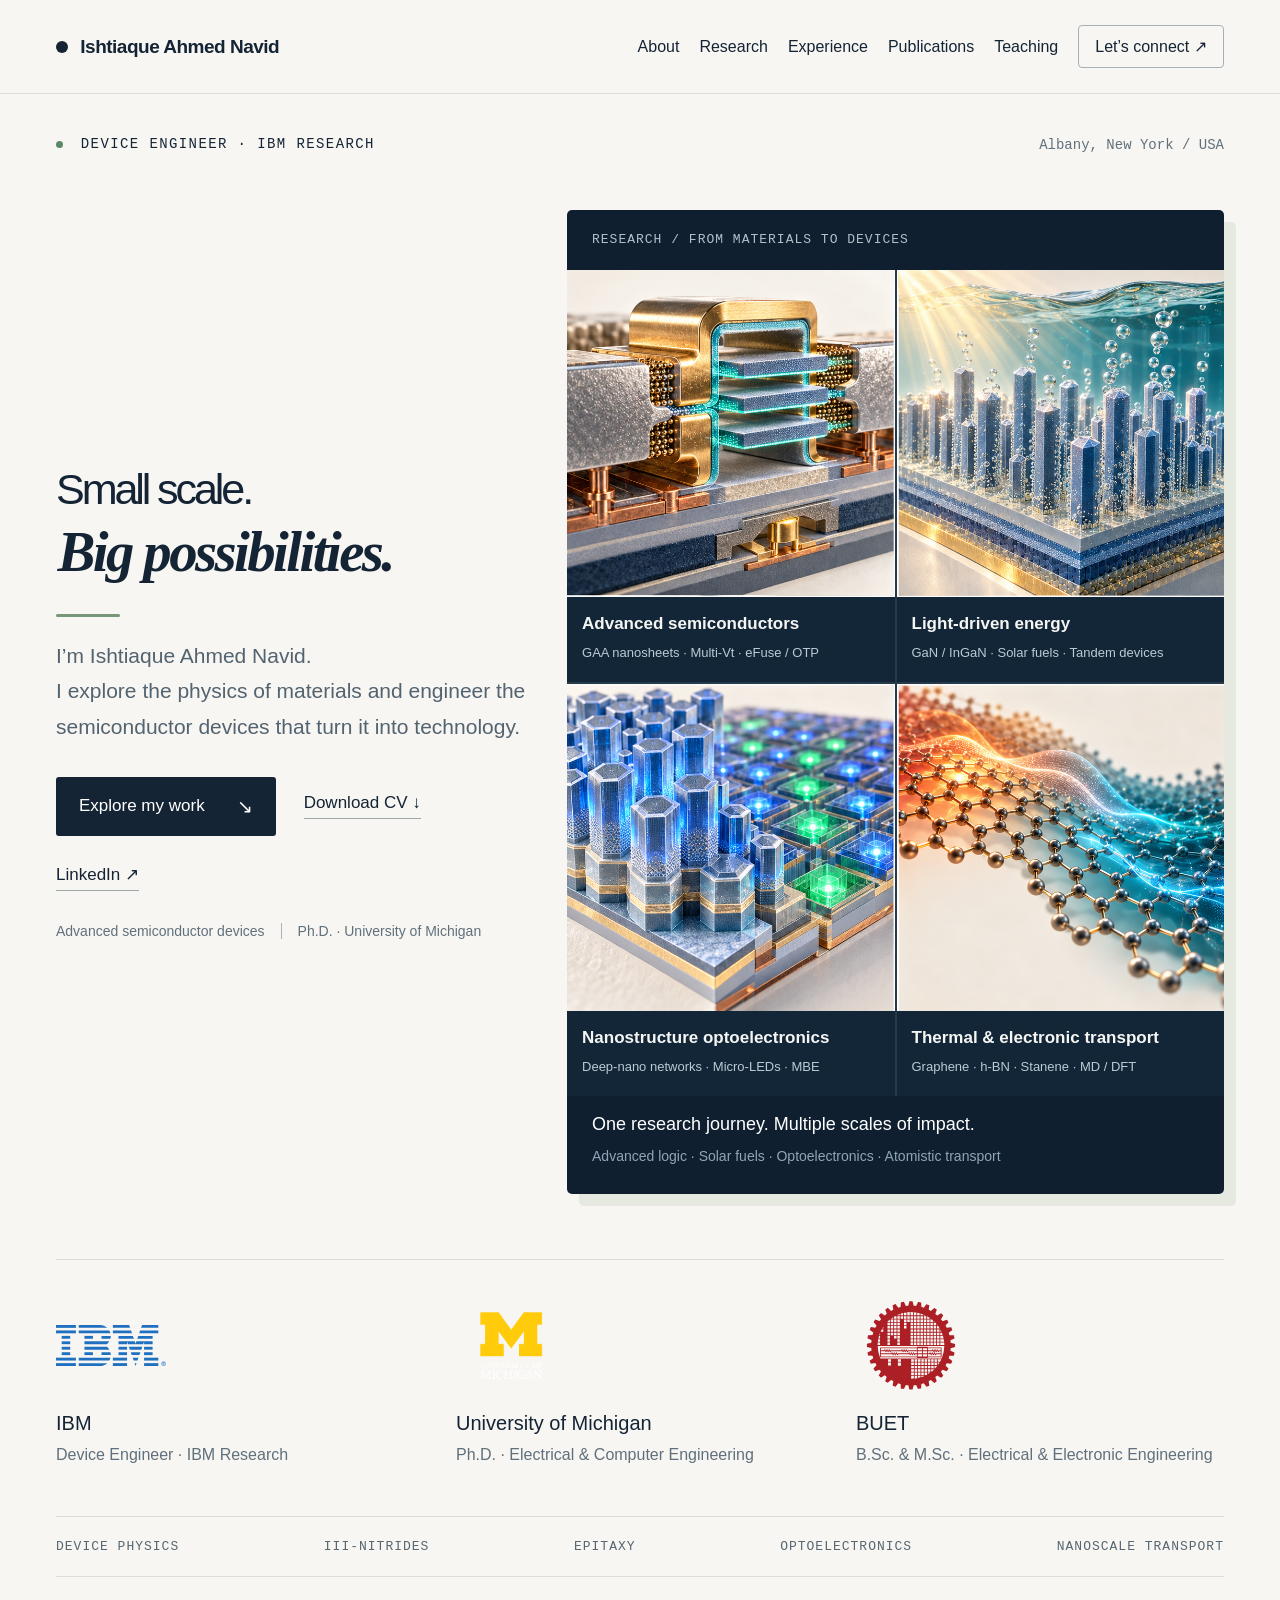
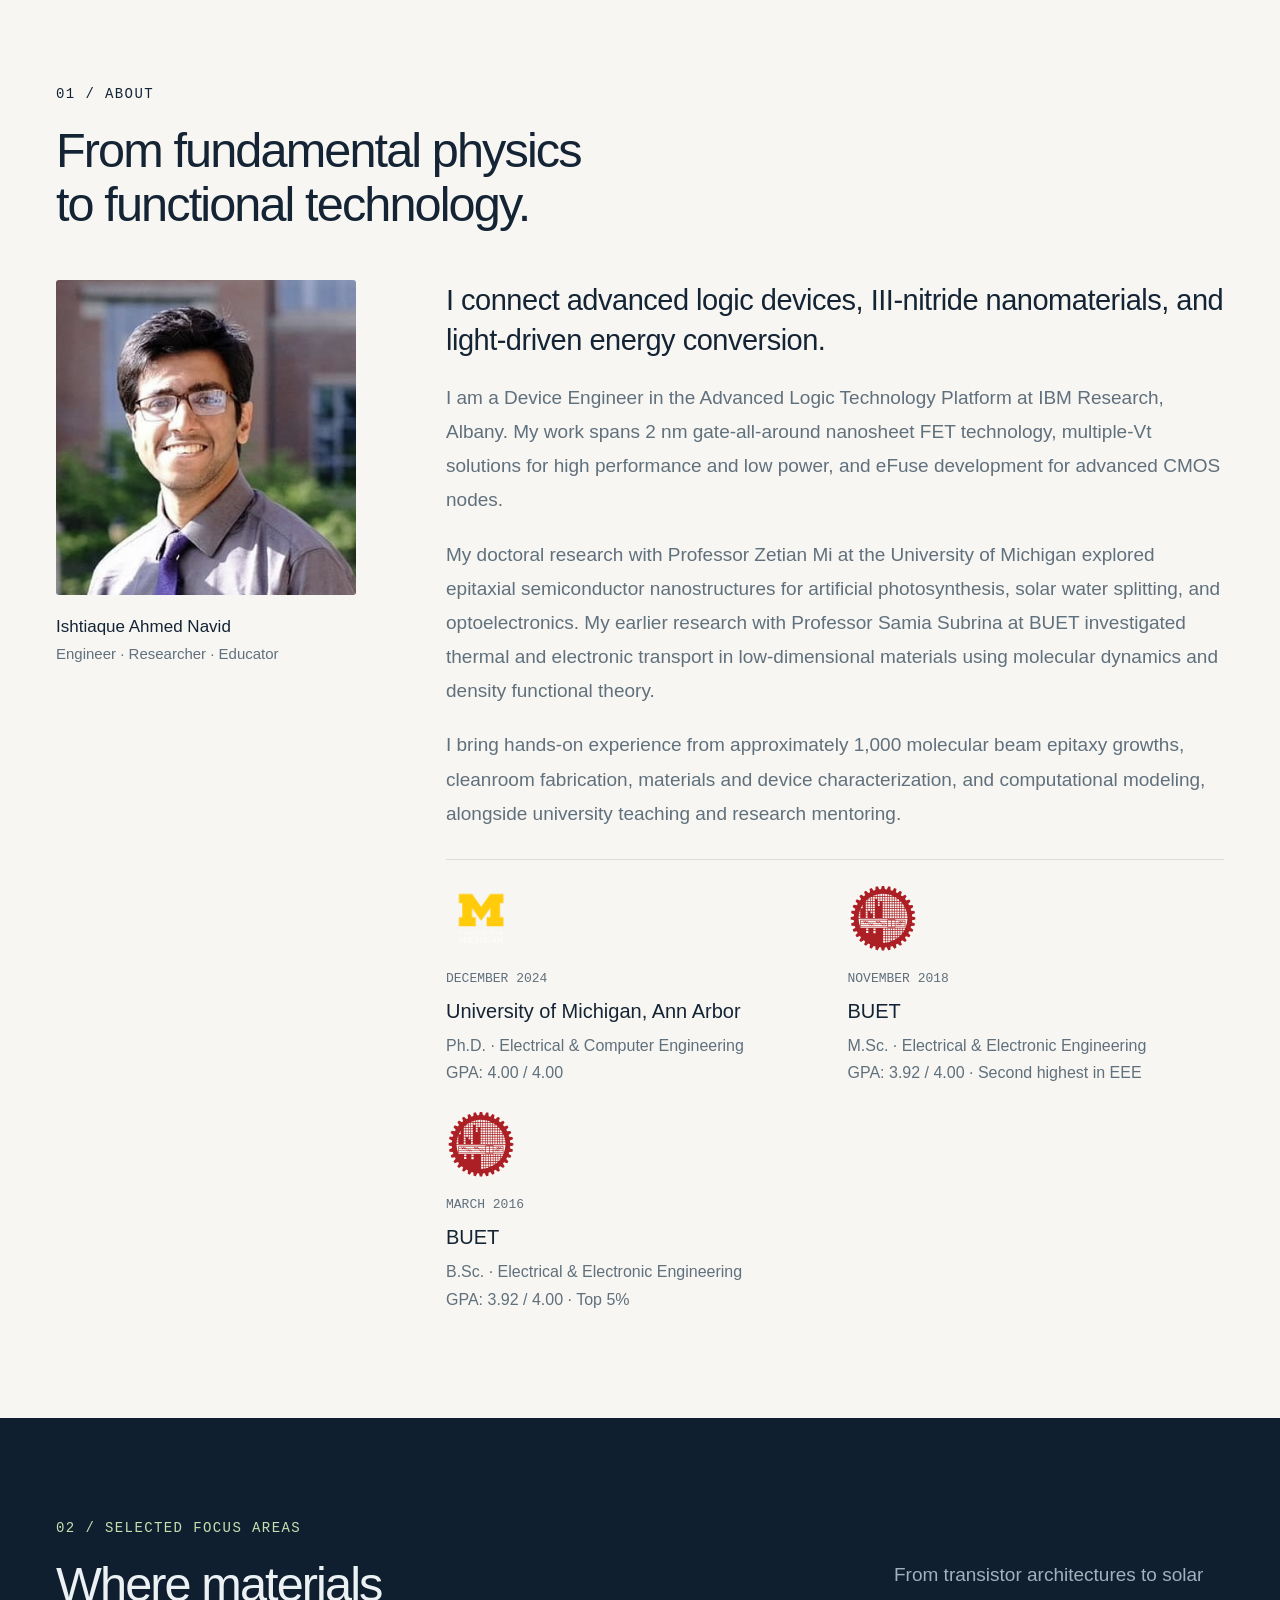
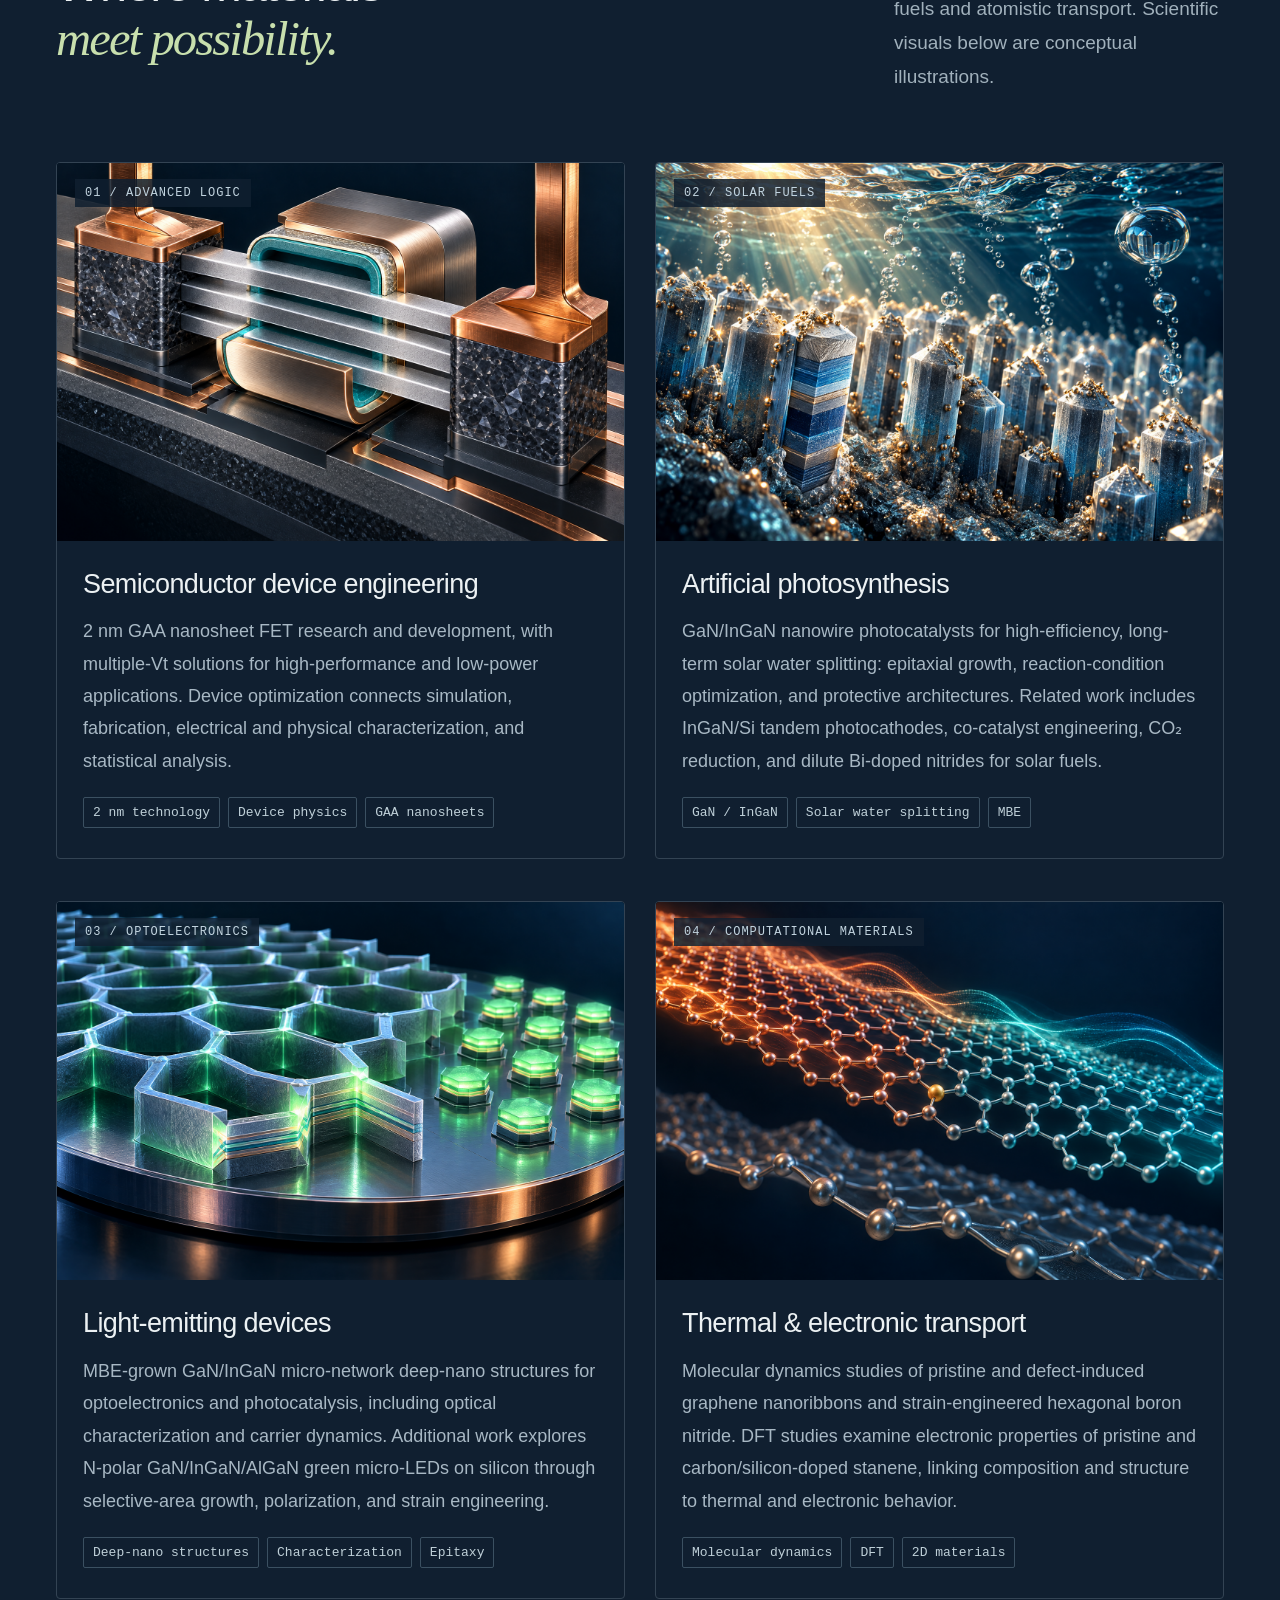
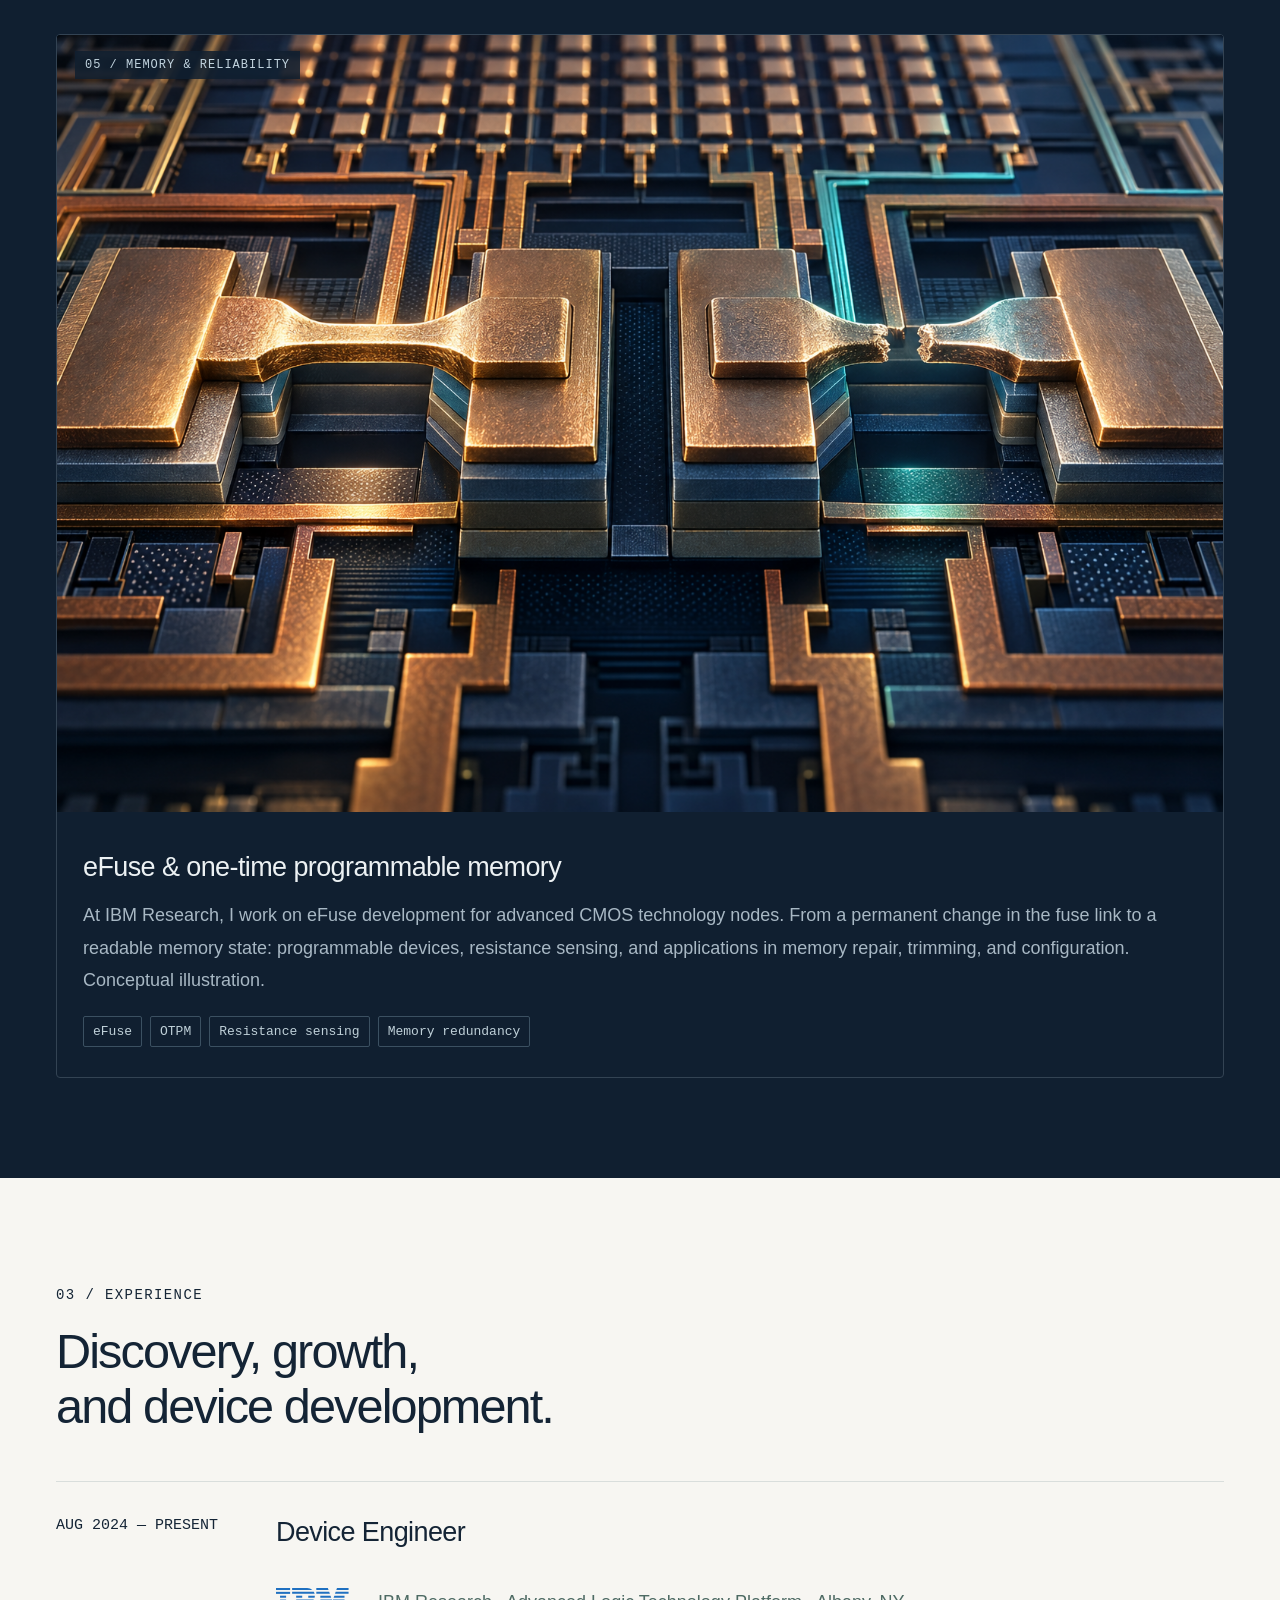
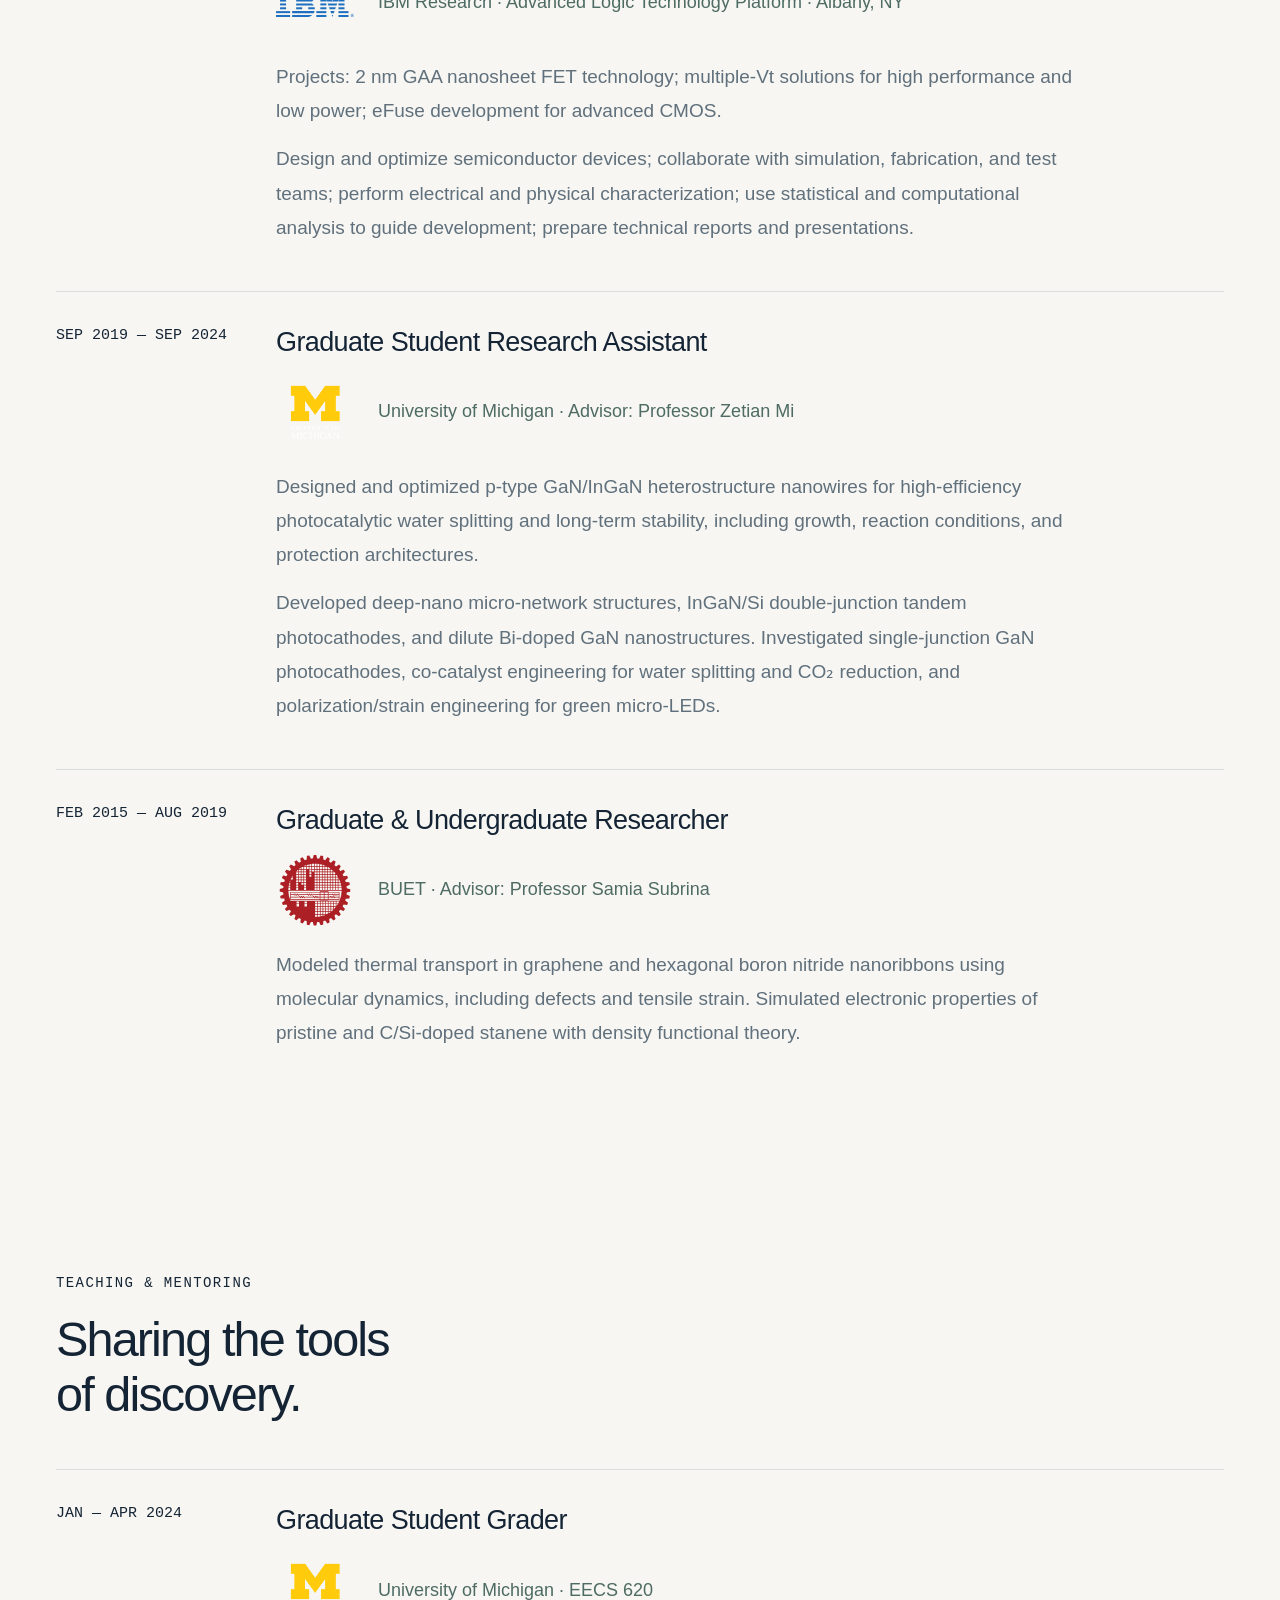
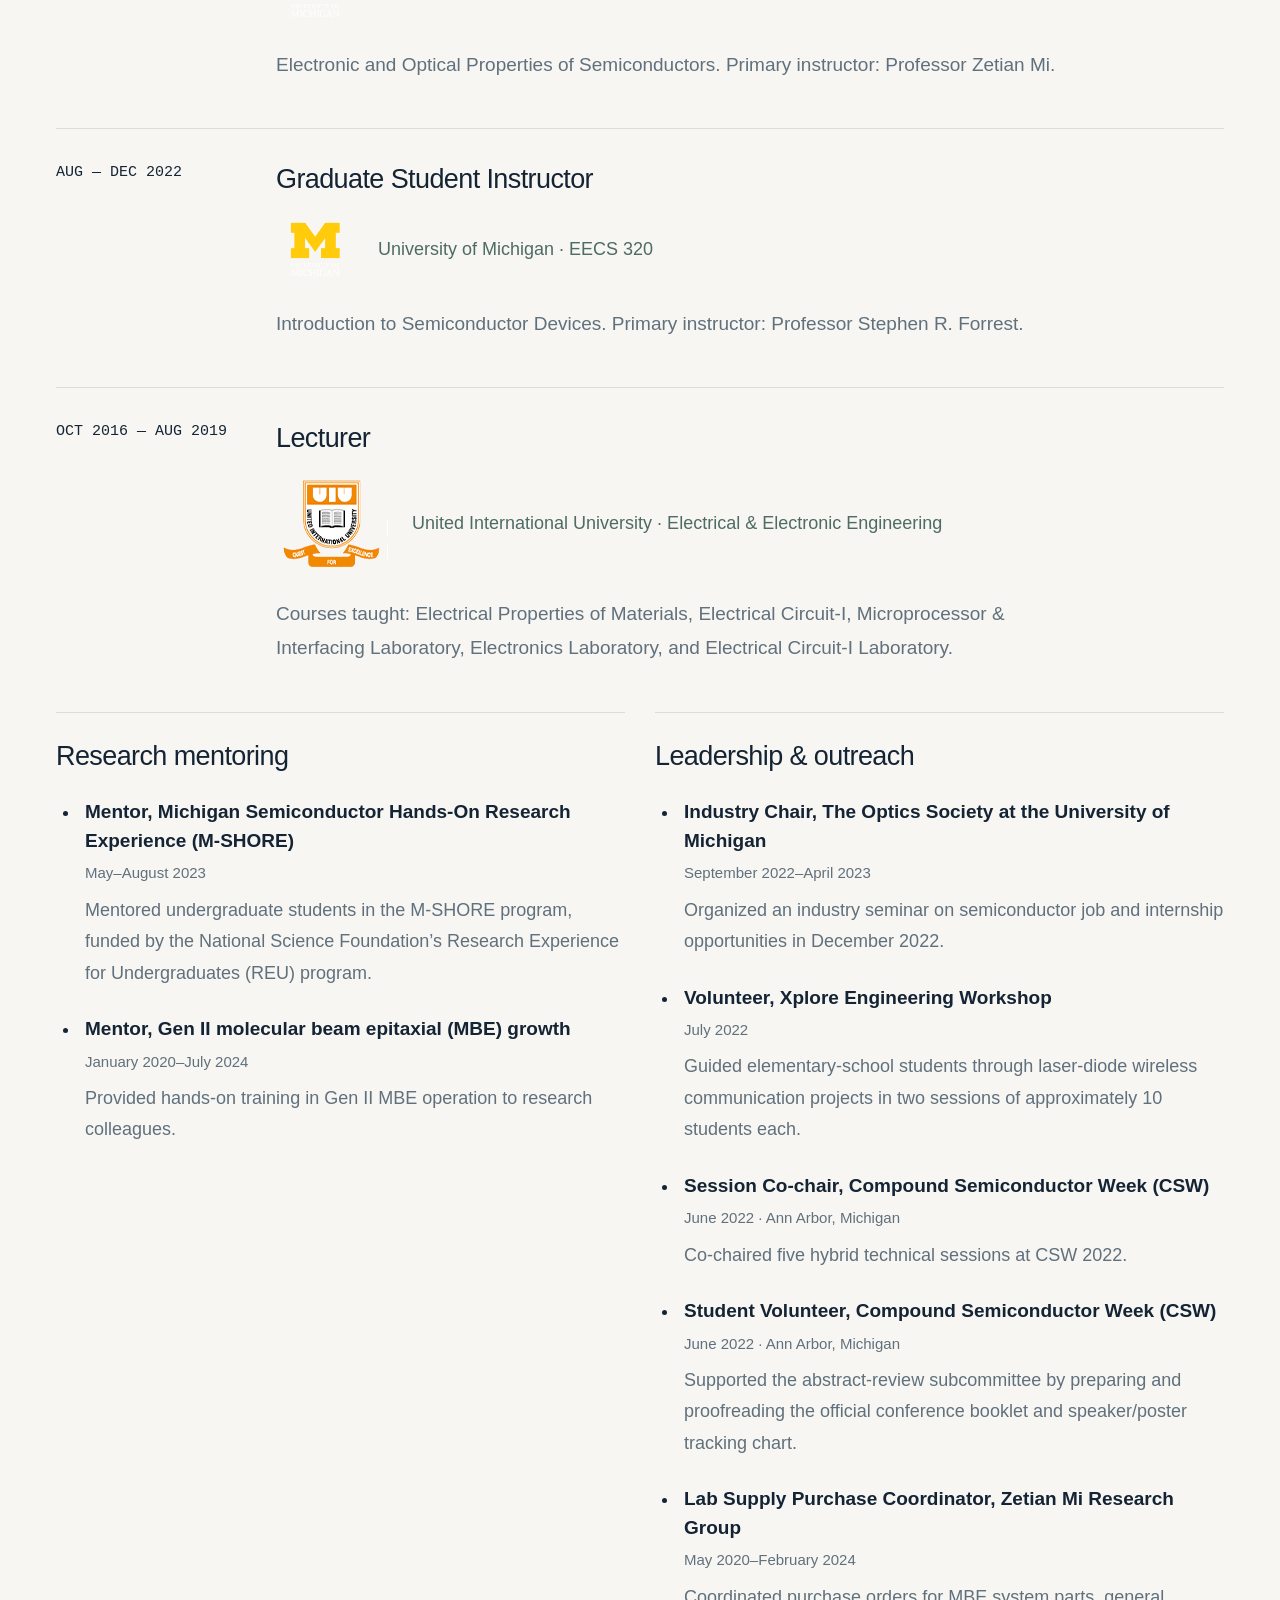
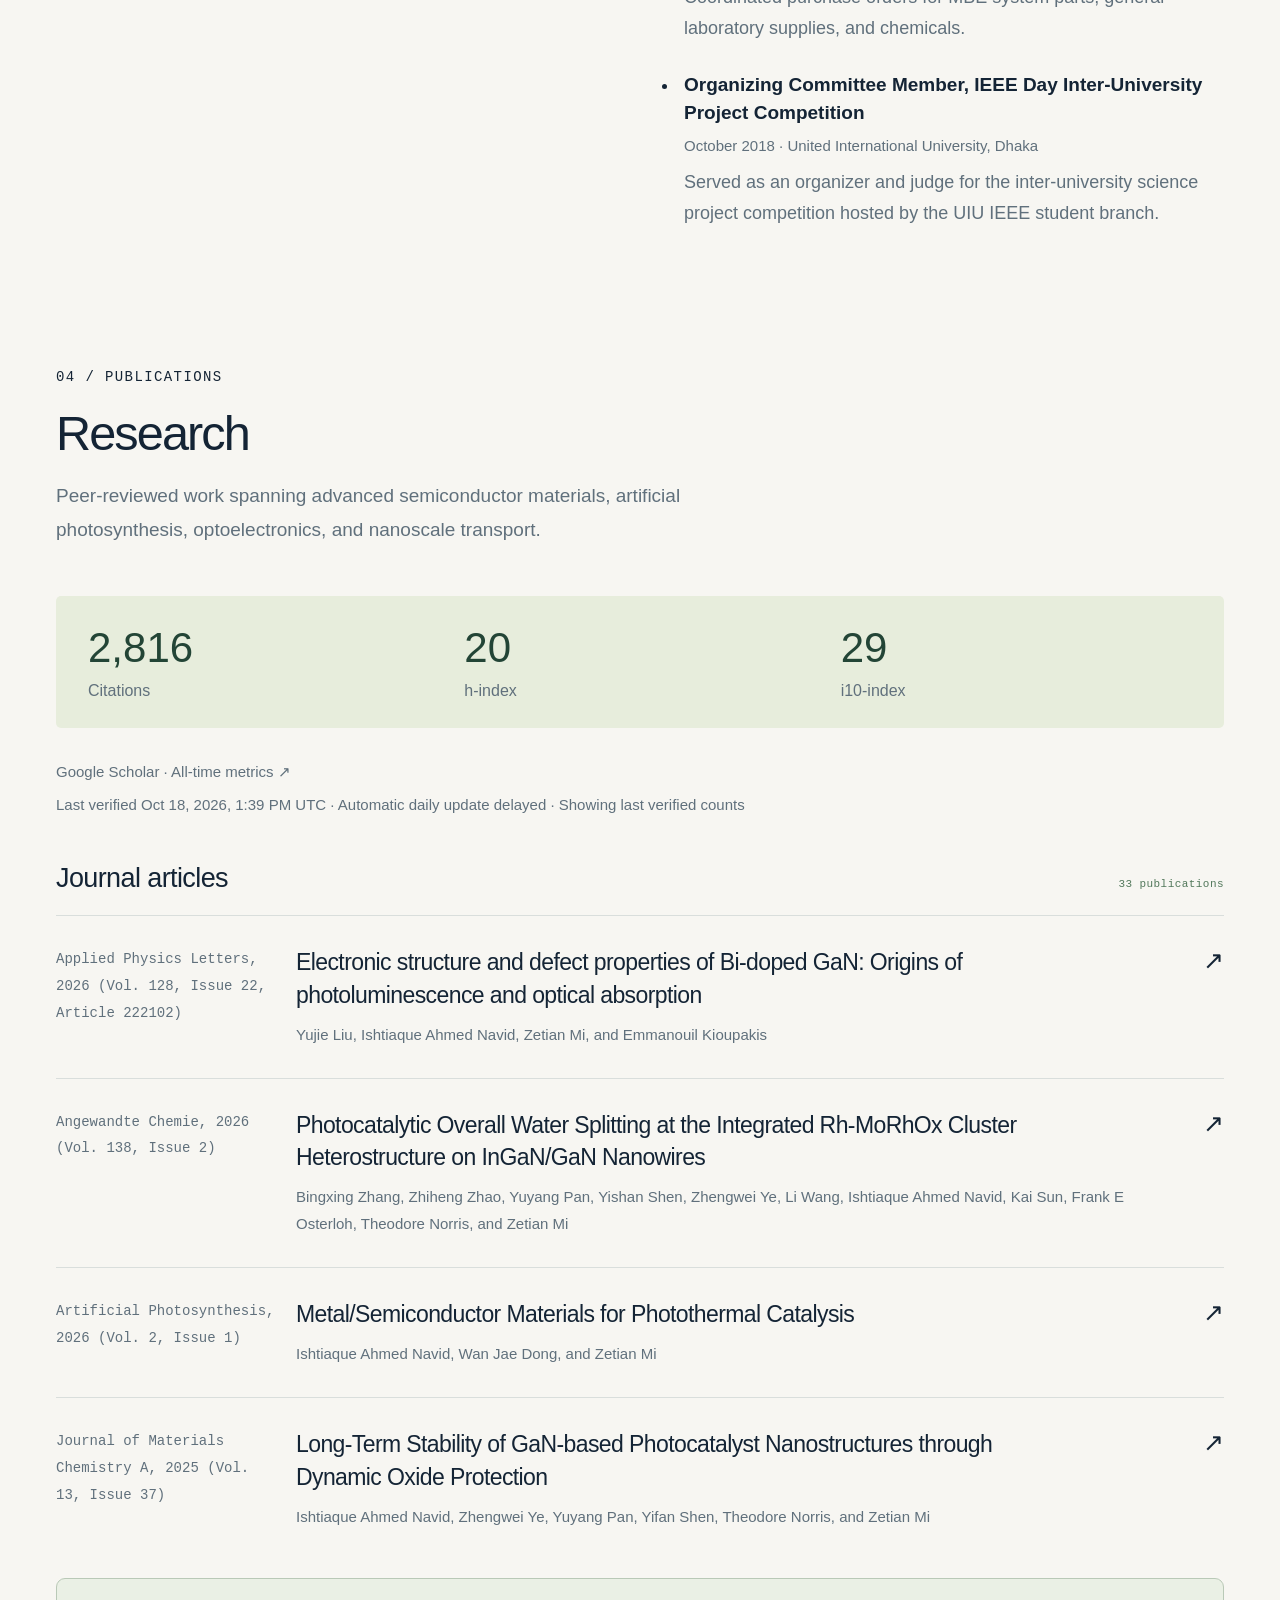
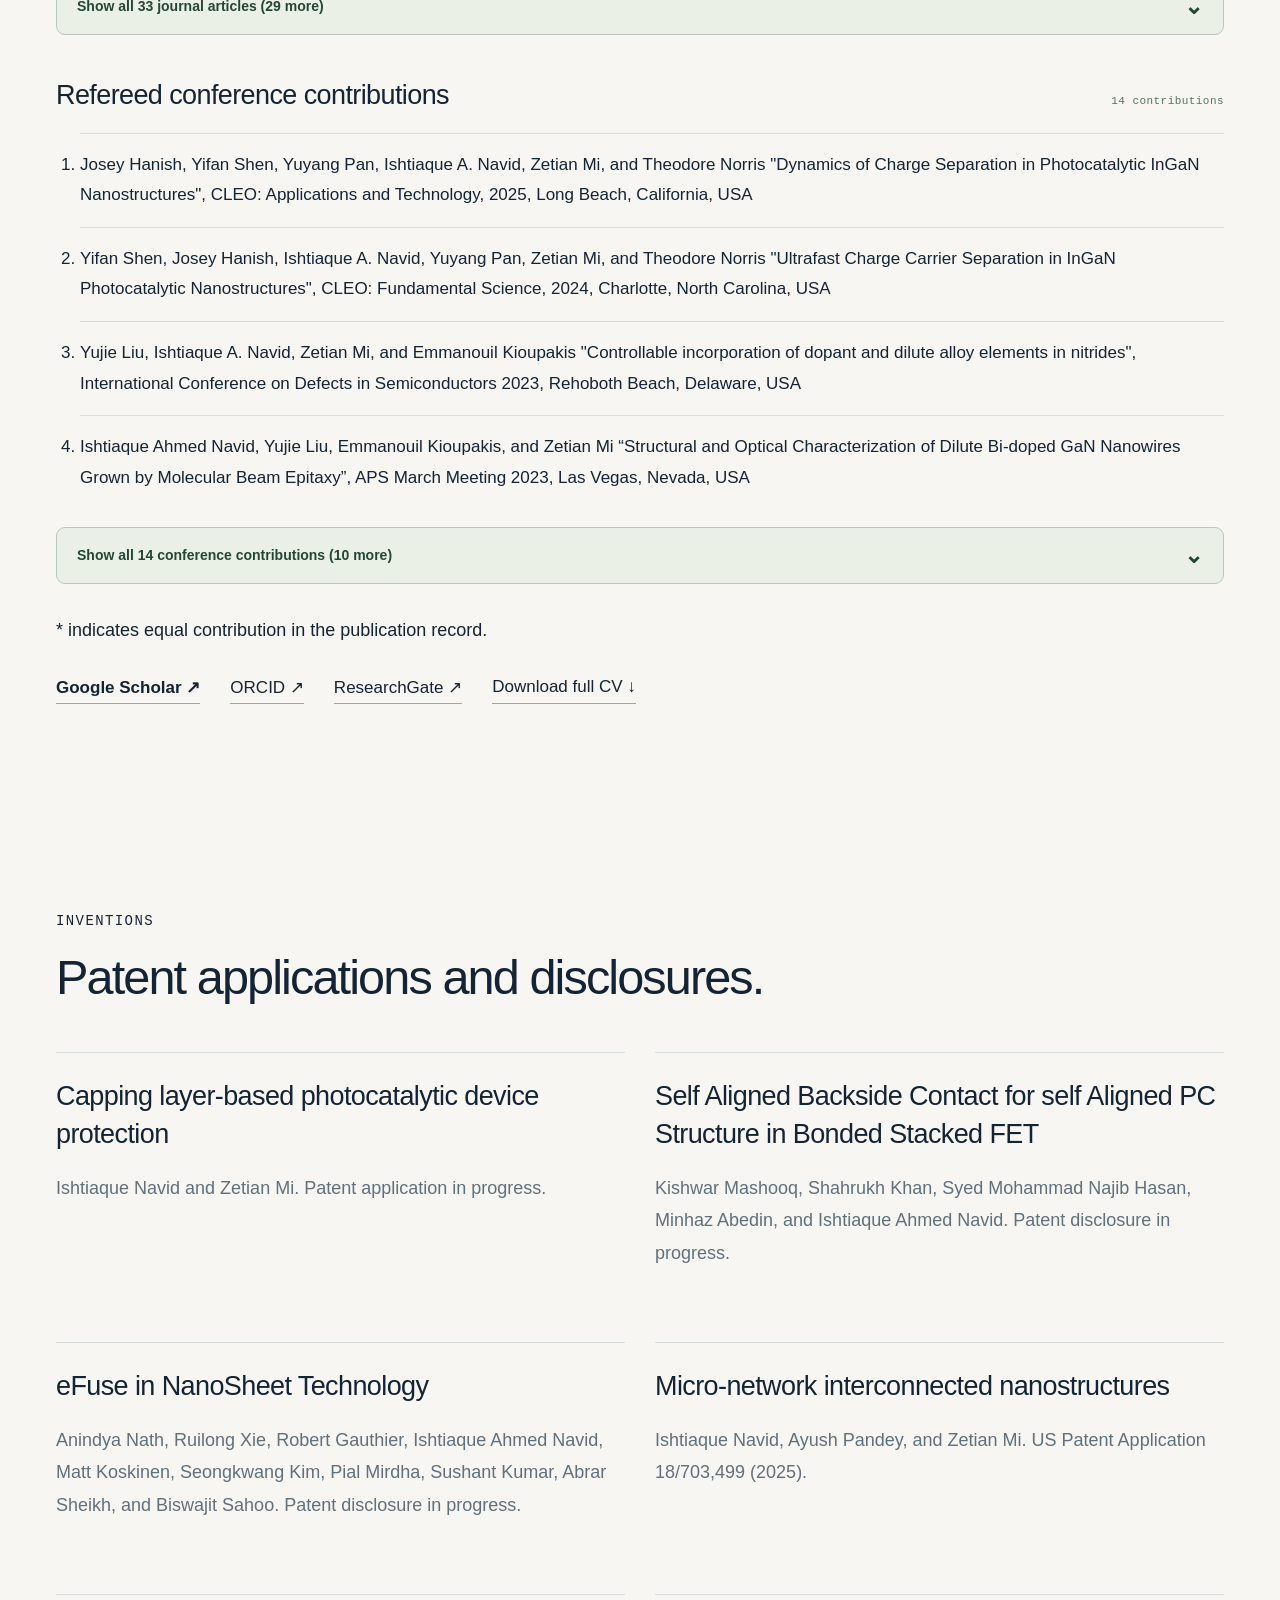
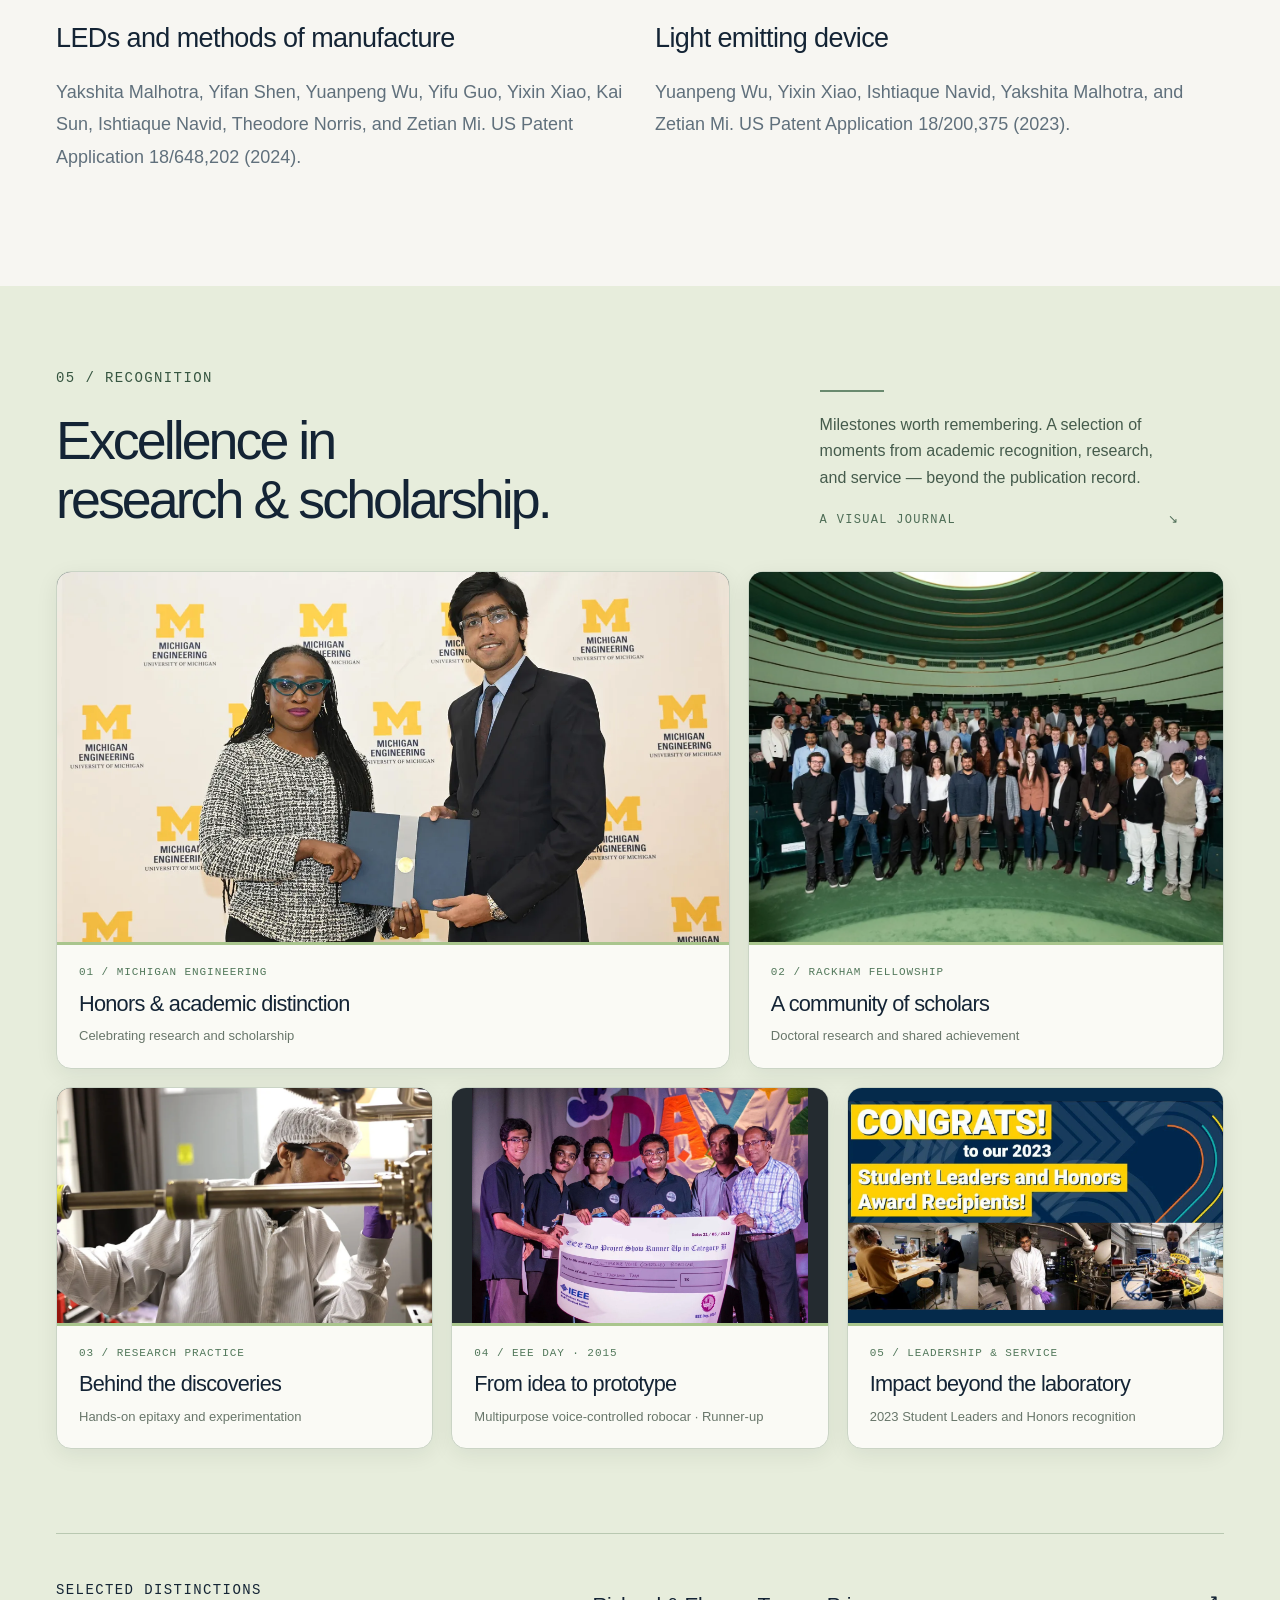
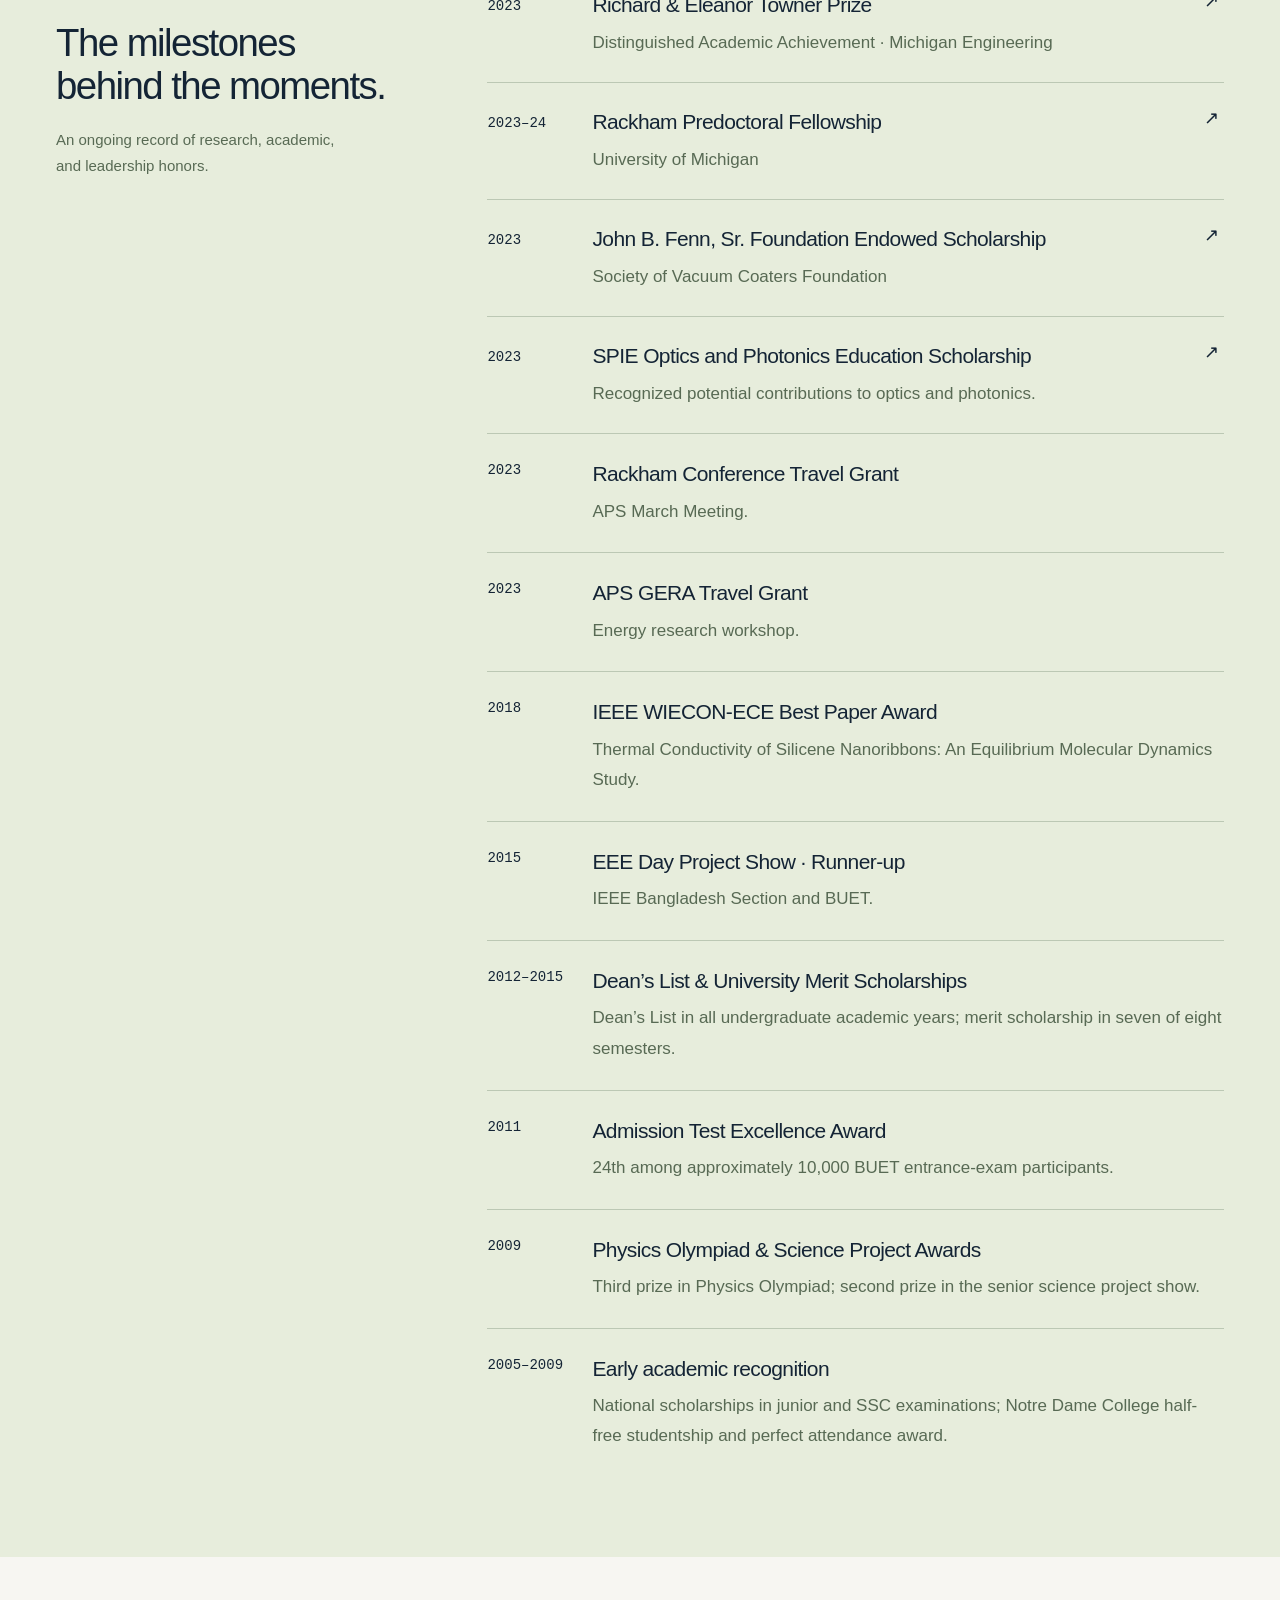
==== commit 11e331d3: "Rename optoelectronics card to Light-emitting devices" ====
--- a/index.html
+++ b/index.html
@@ -7,7 +7,7 @@
 <section class="research" id="work"><div class="wrap"><div class="section-title"><span class="eyebrow">02 / SELECTED FOCUS AREAS</span><h2>Where materials<br><em>meet possibility.</em></h2><p>From transistor architectures to solar fuels and atomistic transport. Scientific visuals below are conceptual illustrations.</p></div><div class="work-grid">
 <article class="work-card"><div class="work-image"><img src="assets/focus-logic-continuous.webp" alt="Stacked channels in a conceptual GAA transistor" loading="lazy"><span>01 / ADVANCED LOGIC</span></div><div class="work-copy"><h3>Semiconductor device engineering</h3><p>2 nm GAA nanosheet FET research and development, with multiple-Vt solutions for high-performance and low-power applications. Device optimization connects simulation, fabrication, electrical and physical characterization, and statistical analysis.</p><div class="tags"><span>2 nm technology</span><span>Device physics</span><span>GAA nanosheets</span></div></div></article>
 <article class="work-card"><div class="work-image"><img src="assets/focus-solar-original.webp" alt="Conceptual light-driven water splitting with semiconductor nanostructures" loading="lazy"><span>02 / SOLAR FUELS</span></div><div class="work-copy"><h3>Artificial photosynthesis</h3><p>GaN/InGaN nanowire photocatalysts for high-efficiency, long-term solar water splitting: epitaxial growth, reaction-condition optimization, and protective architectures. Related work includes InGaN/Si tandem photocathodes, co-catalyst engineering, CO₂ reduction, and dilute Bi-doped nitrides for solar fuels.</p><div class="tags"><span>GaN / InGaN</span><span>Solar water splitting</span><span>MBE</span></div></div></article>
-<article class="work-card"><div class="work-image"><img src="assets/focus-opto-original.webp" alt="Conceptual GaN and InGaN nanowire heterostructures" loading="lazy"><span>03 / OPTOELECTRONICS</span></div><div class="work-copy"><h3>III-nitride nanostructures</h3><p>MBE-grown GaN/InGaN micro-network deep-nano structures for optoelectronics and photocatalysis, including optical characterization and carrier dynamics. Additional work explores N-polar GaN/InGaN/AlGaN green micro-LEDs on silicon through selective-area growth, polarization, and strain engineering.</p><div class="tags"><span>Deep-nano structures</span><span>Characterization</span><span>Epitaxy</span></div></div></article>
+<article class="work-card"><div class="work-image"><img src="assets/focus-opto-original.webp" alt="Conceptual GaN and InGaN nanowire heterostructures" loading="lazy"><span>03 / OPTOELECTRONICS</span></div><div class="work-copy"><h3>Light-emitting devices</h3><p>MBE-grown GaN/InGaN micro-network deep-nano structures for optoelectronics and photocatalysis, including optical characterization and carrier dynamics. Additional work explores N-polar GaN/InGaN/AlGaN green micro-LEDs on silicon through selective-area growth, polarization, and strain engineering.</p><div class="tags"><span>Deep-nano structures</span><span>Characterization</span><span>Epitaxy</span></div></div></article>
 <article class="work-card"><div class="work-image"><img src="assets/focus-transport-original.webp" alt="Conceptual thermal and electronic transport in an atomistic lattice" loading="lazy"><span>04 / COMPUTATIONAL MATERIALS</span></div><div class="work-copy"><h3>Thermal & electronic transport</h3><p>Molecular dynamics studies of pristine and defect-induced graphene nanoribbons and strain-engineered hexagonal boron nitride. DFT studies examine electronic properties of pristine and carbon/silicon-doped stanene, linking composition and structure to thermal and electronic behavior.</p><div class="tags"><span>Molecular dynamics</span><span>DFT</span><span>2D materials</span></div></div></article>
 </div><article class="work-card efuse-feature"><div class="work-image"><img src="assets/focus-efuse-original.webp" alt="Isometric intact and programmed eFuse links with an OTP array and resistance-sensing readout" loading="lazy"><span>05 / MEMORY &amp; RELIABILITY</span></div><div class="work-copy"><h3>eFuse &amp; one-time programmable memory</h3><p>At IBM Research, I work on eFuse development for advanced CMOS technology nodes. From a permanent change in the fuse link to a readable memory state: programmable devices, resistance sensing, and applications in memory repair, trimming, and configuration. Conceptual illustration.</p><div class="tags"><span>eFuse</span><span>OTPM</span><span>Resistance sensing</span><span>Memory redundancy</span></div></div></article></div></section>
 <section class="experience wrap" id="experience"><div class="section-title"><span class="eyebrow">03 / EXPERIENCE</span><h2>Discovery, growth,<br>and device development.</h2></div><div class="timeline"><article><div class="timeline-label">AUG 2024 — PRESENT</div><div><h3>Device Engineer</h3><div class="institution-heading"><img class="institution-logo " src="assets/ibm-logo.svg" alt="IBM logo" loading="lazy"><h4>IBM Research · Advanced Logic Technology Platform · Albany, NY</h4></div><p>Projects: 2 nm GAA nanosheet FET technology; multiple-Vt solutions for high performance and low power; eFuse development for advanced CMOS.</p><p>Design and optimize semiconductor devices; collaborate with simulation, fabrication, and test teams; perform electrical and physical characterization; use statistical and computational analysis to guide development; prepare technical reports and presentations.</p></div></article><article><div class="timeline-label">SEP 2019 — SEP 2024</div><div><h3>Graduate Student Research Assistant</h3><div class="institution-heading"><img class="institution-logo " src="assets/umich-logo.png" alt="University of Michigan logo" loading="lazy"><h4>University of Michigan · Advisor: Professor Zetian Mi</h4></div><p>Designed and optimized p-type GaN/InGaN heterostructure nanowires for high-efficiency photocatalytic water splitting and long-term stability, including growth, reaction conditions, and protection architectures.</p><p>Developed deep-nano micro-network structures, InGaN/Si double-junction tandem photocathodes, and dilute Bi-doped GaN nanostructures. Investigated single-junction GaN photocathodes, co-catalyst engineering for water splitting and CO₂ reduction, and polarization/strain engineering for green micro-LEDs.</p></div></article><article><div class="timeline-label">FEB 2015 — AUG 2019</div><div><h3>Graduate &amp; Undergraduate Researcher</h3><div class="institution-heading"><img class="institution-logo" src="assets/buet-logo.svg" alt="BUET logo" loading="lazy"><h4>BUET · Advisor: Professor Samia Subrina</h4></div><p>Modeled thermal transport in graphene and hexagonal boron nitride nanoribbons using molecular dynamics, including defects and tensile strain. Simulated electronic properties of pristine and C/Si-doped stanene with density functional theory.</p></div></article></div></section>
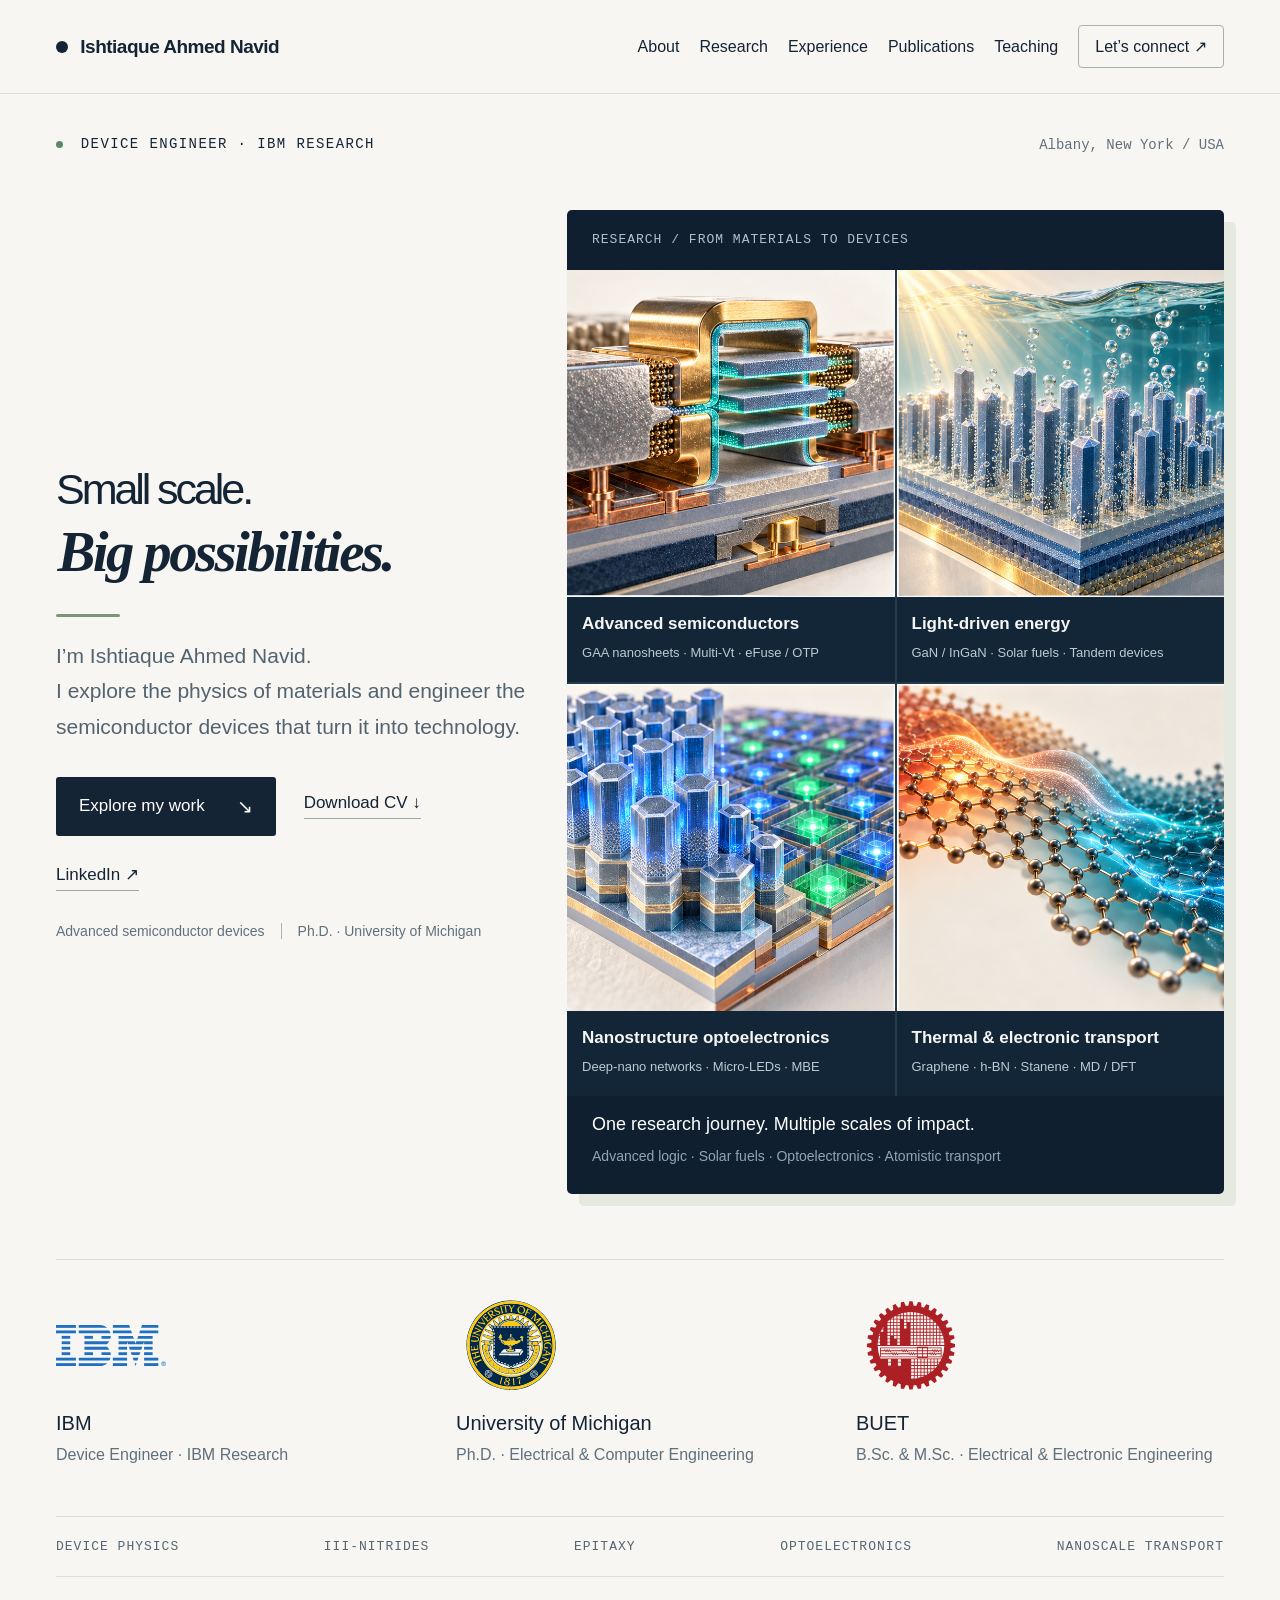
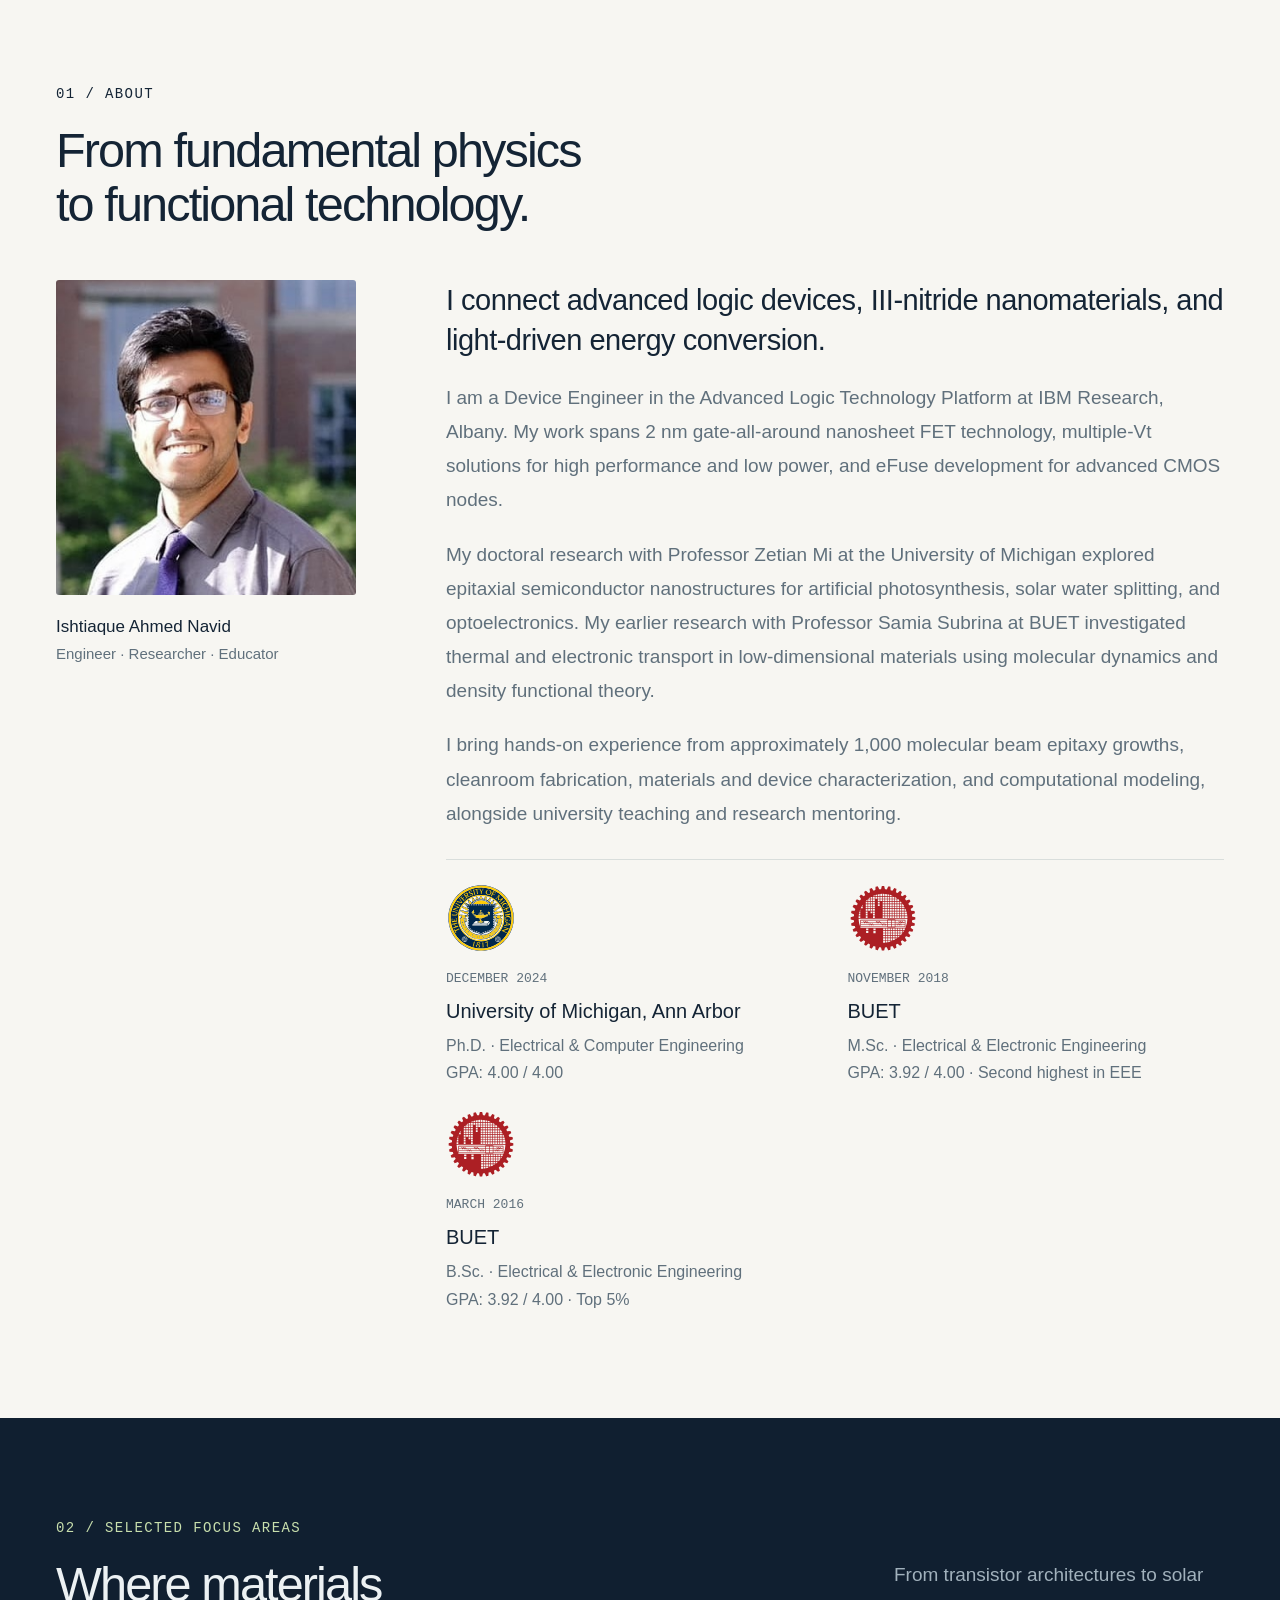
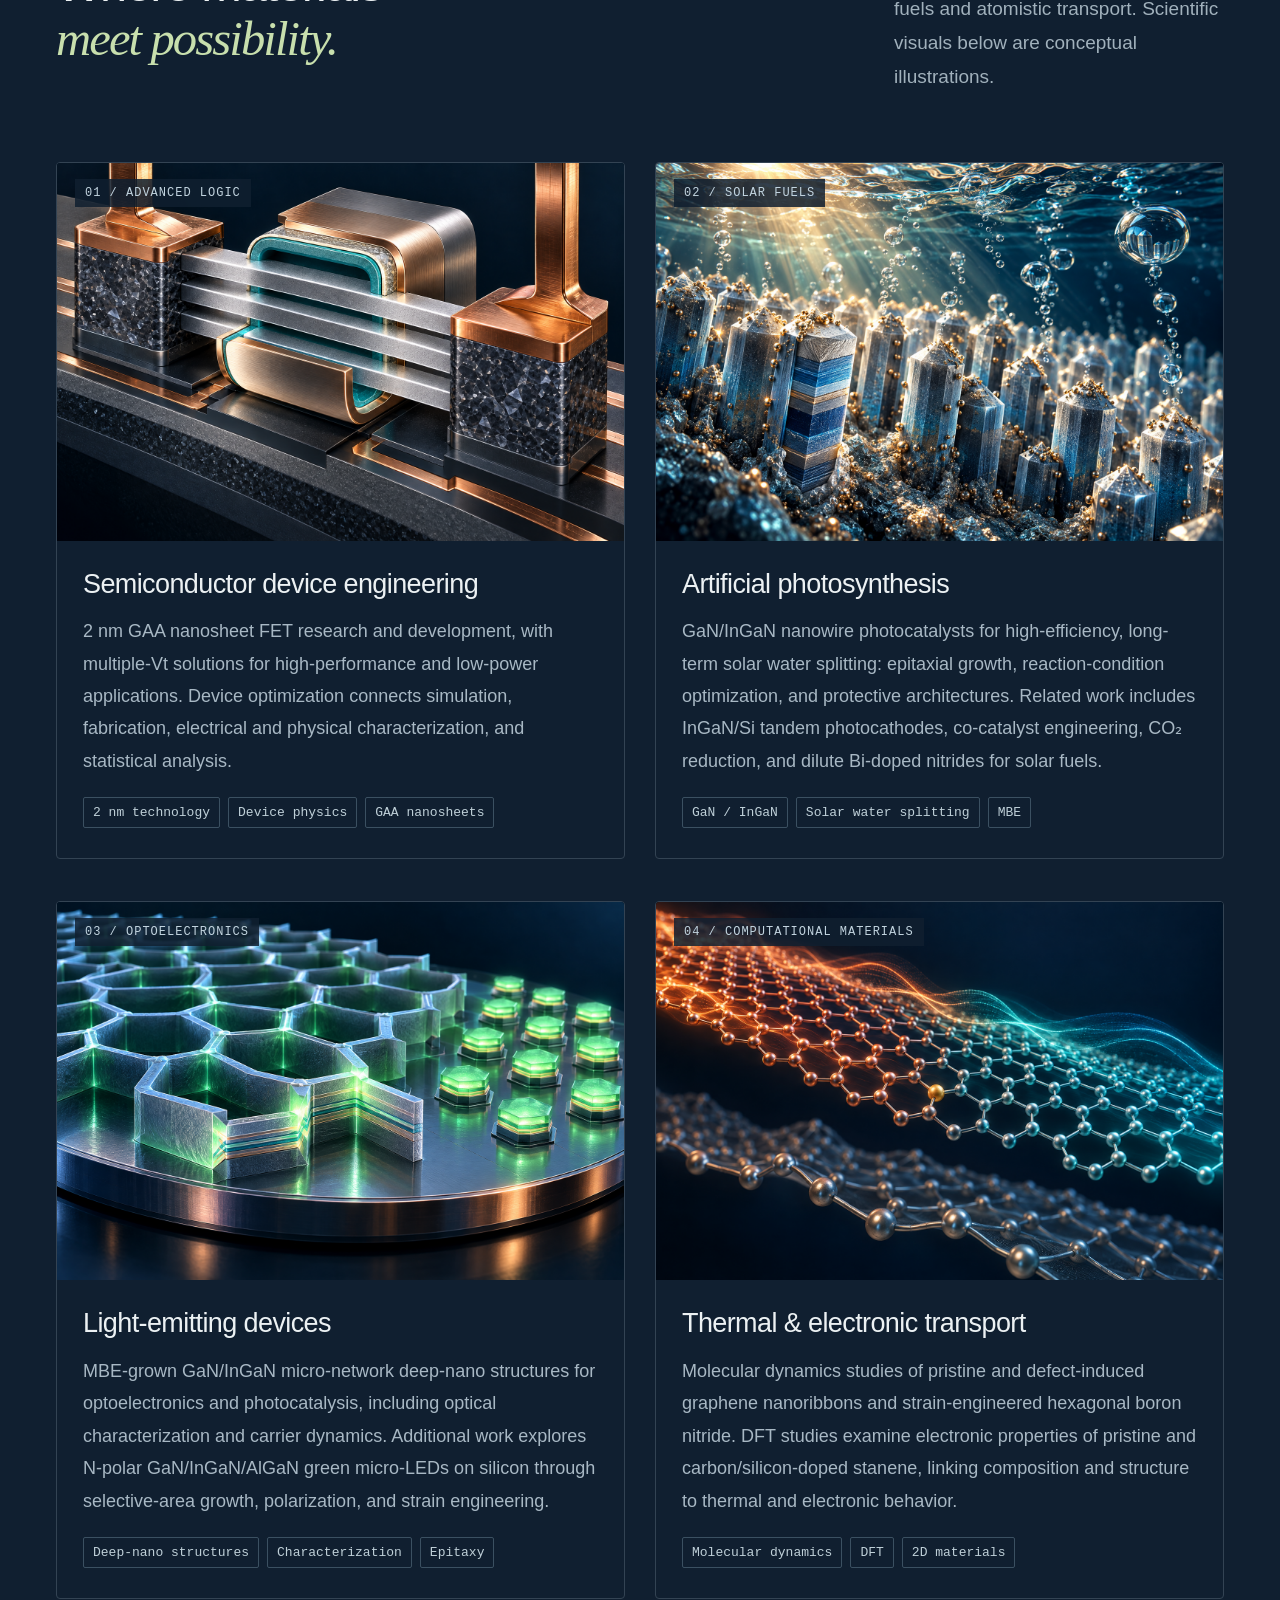
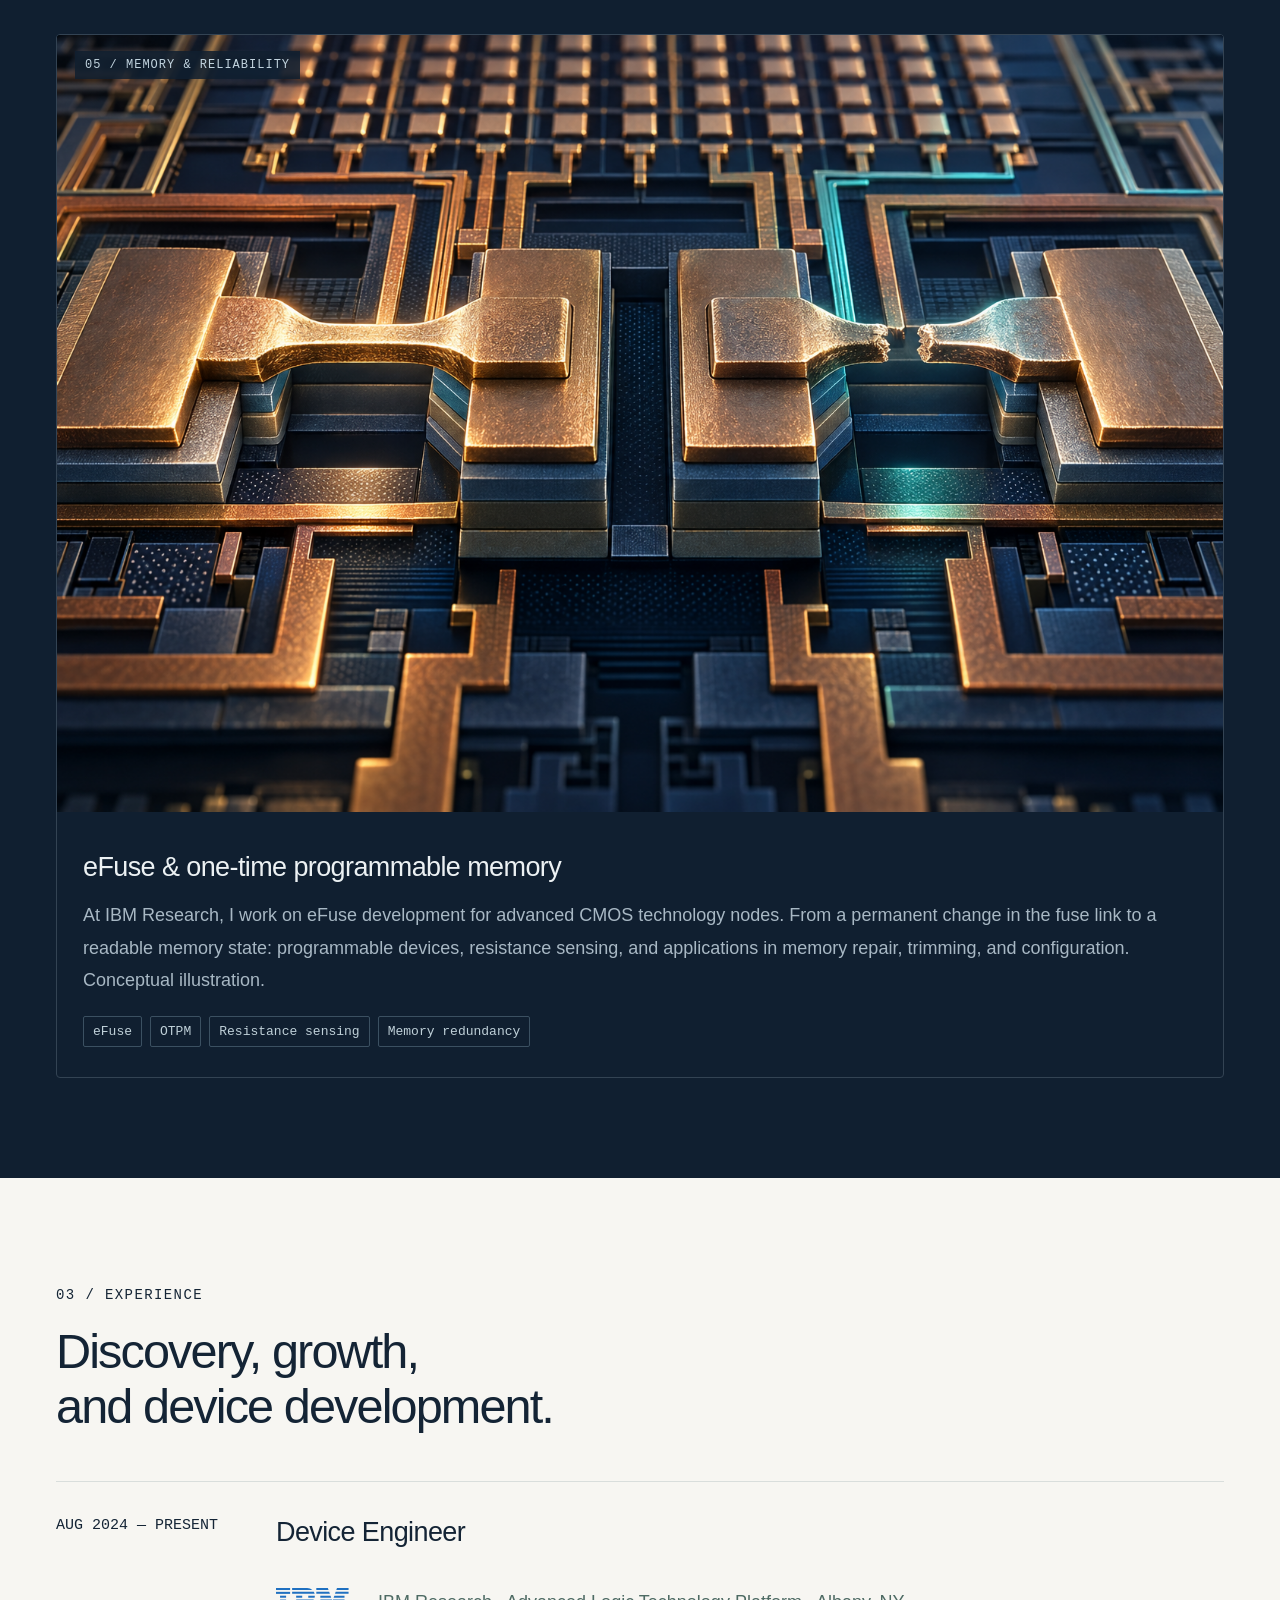
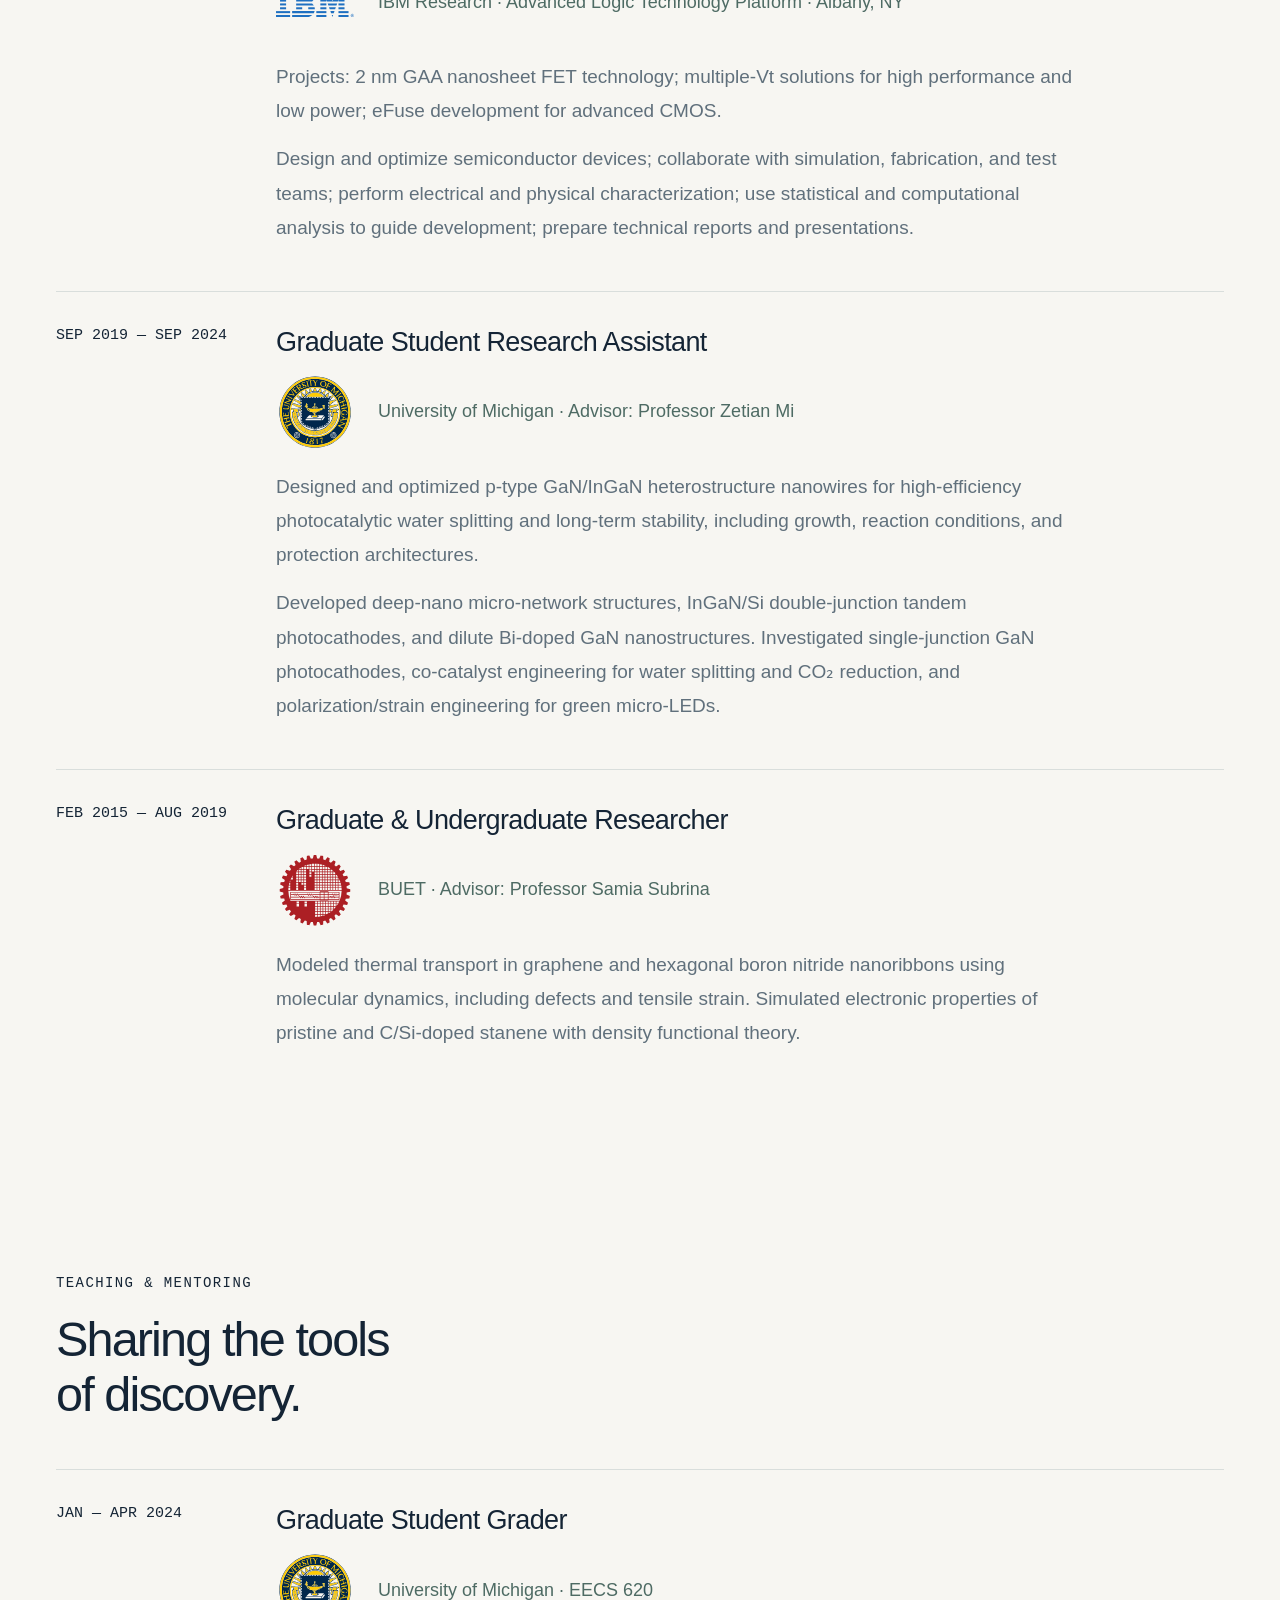
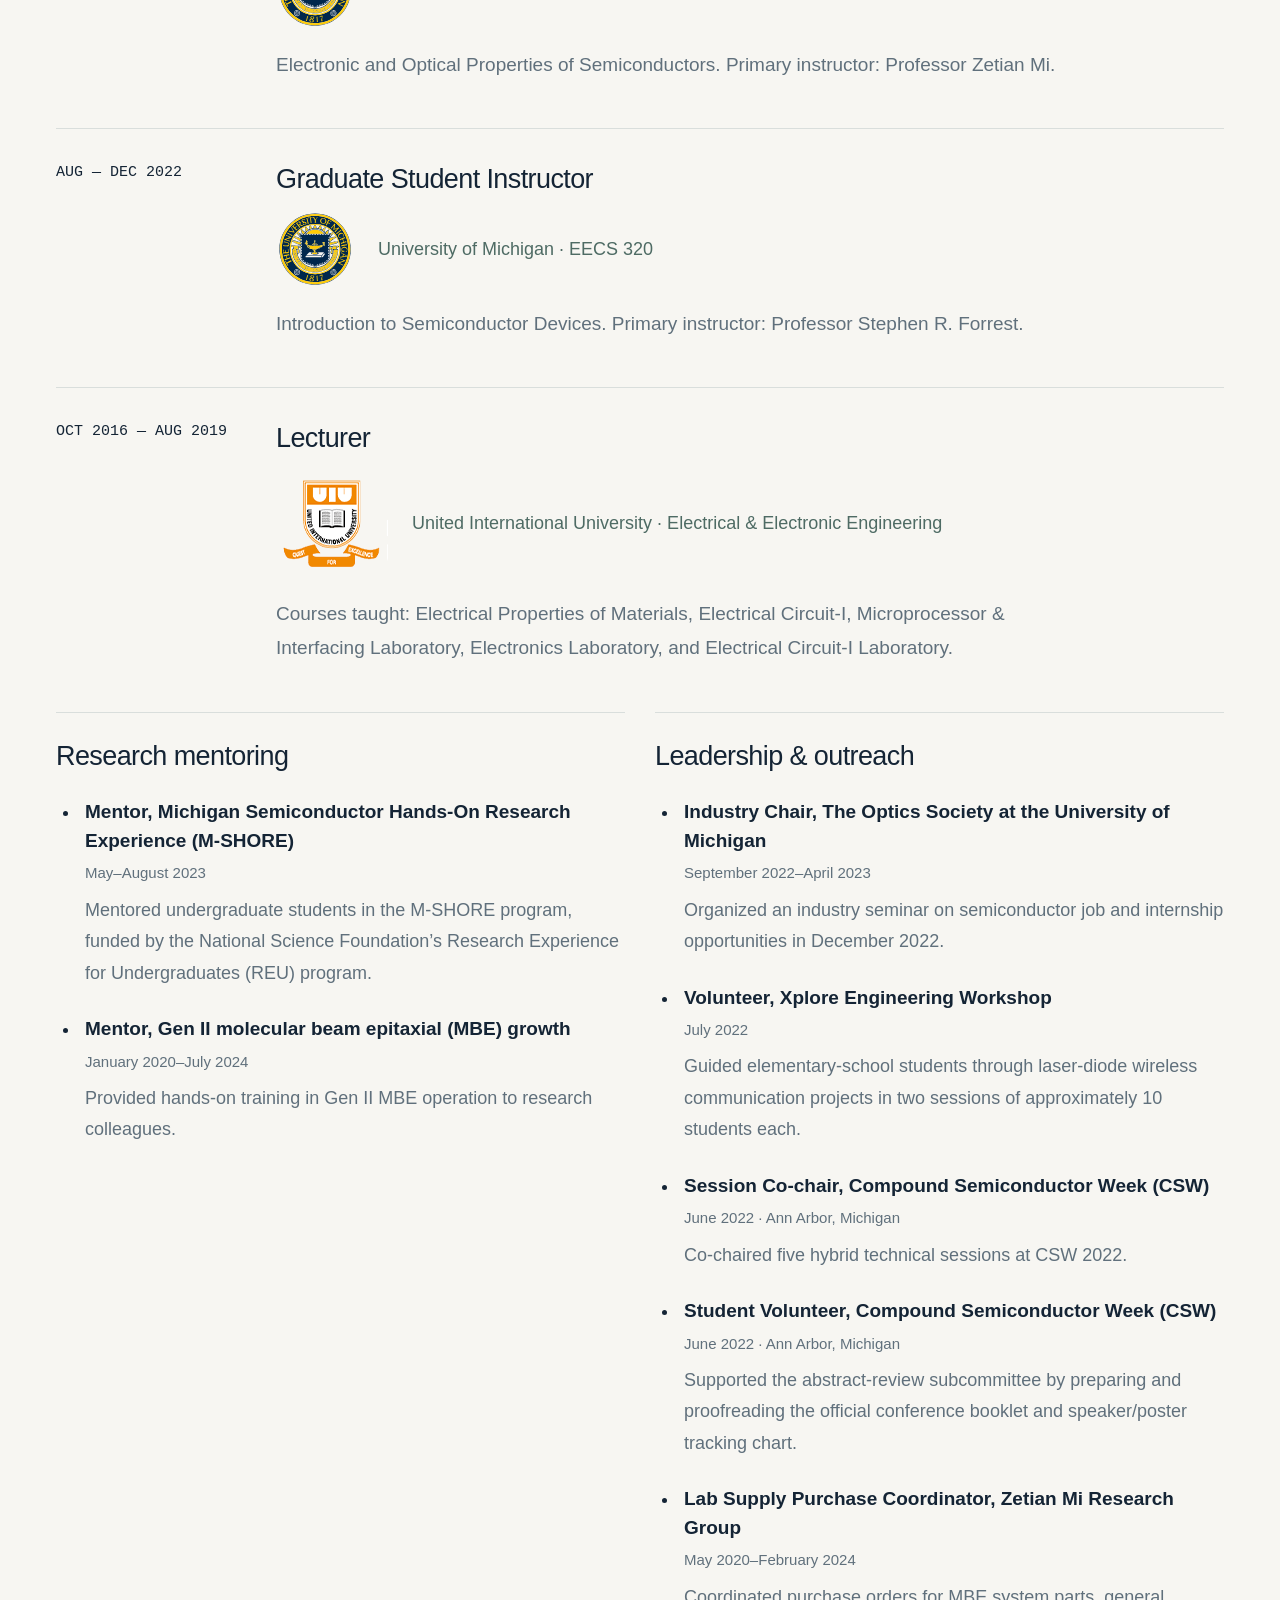
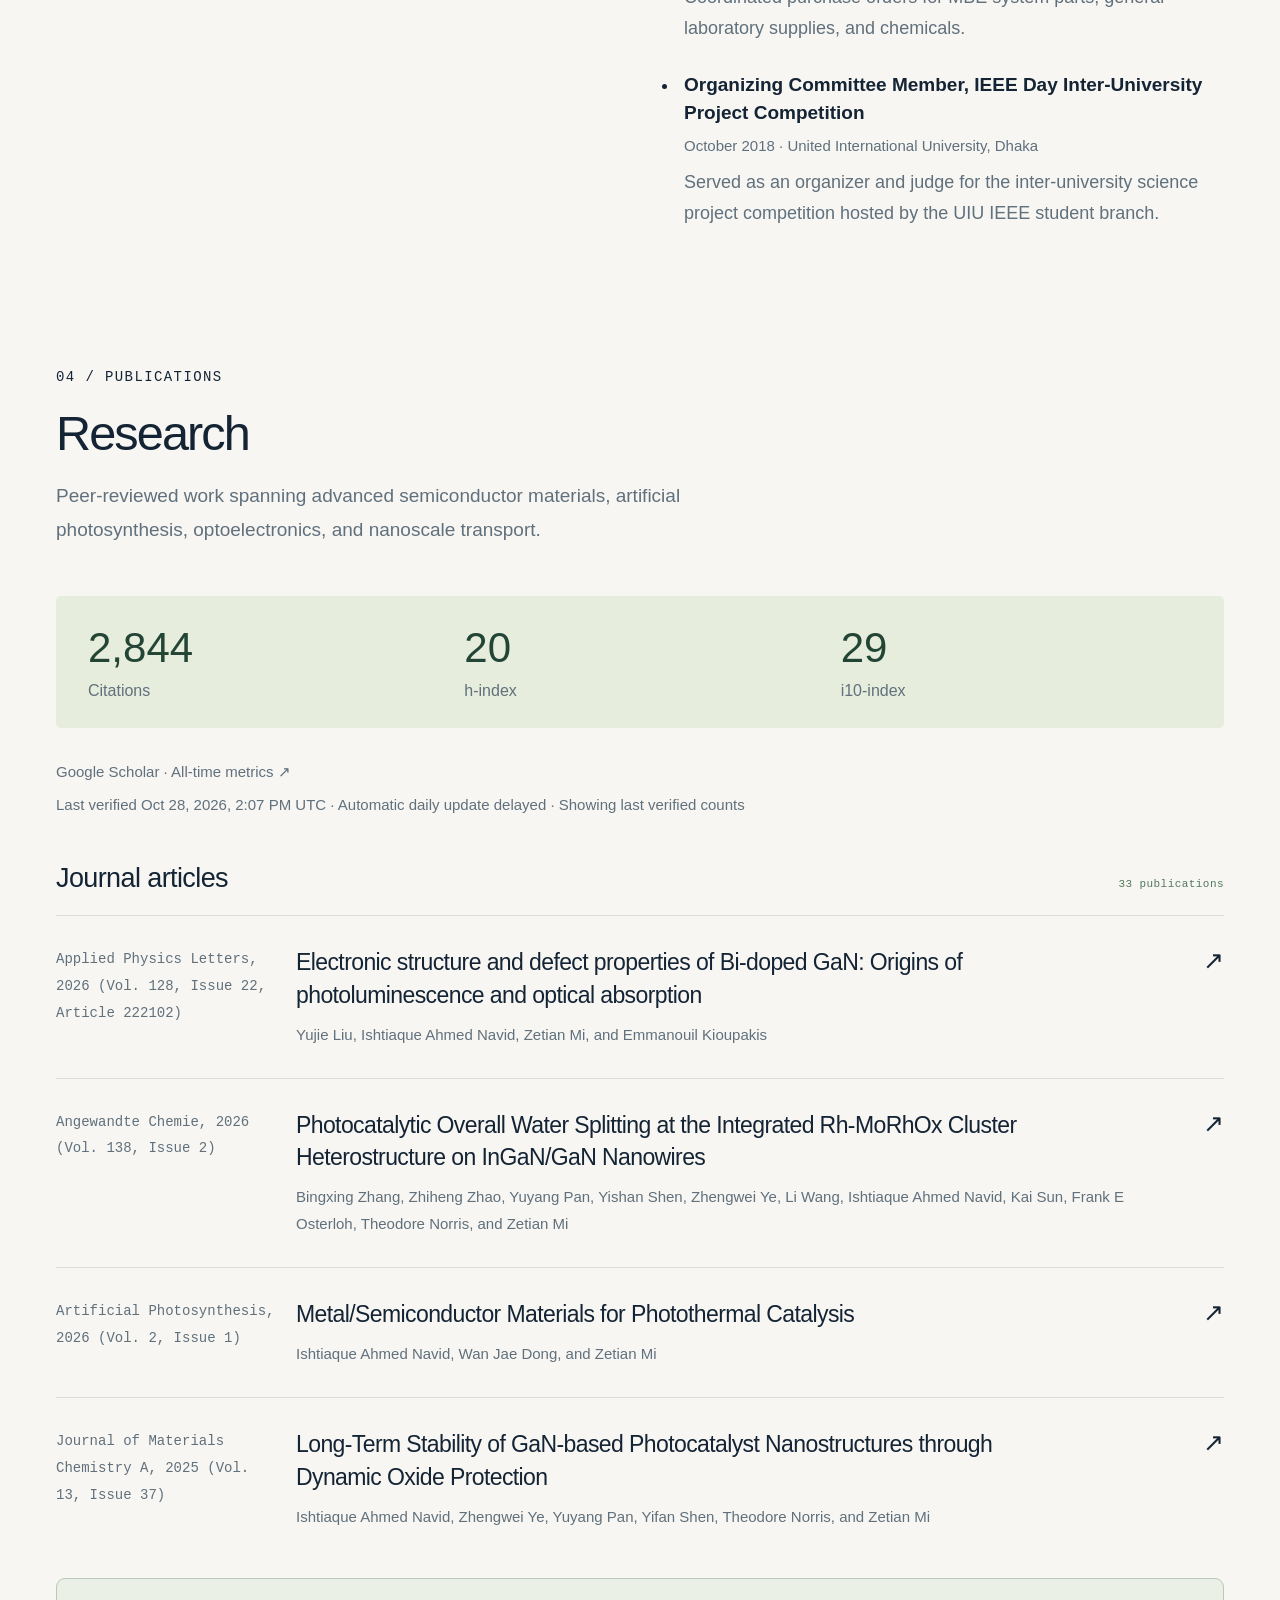
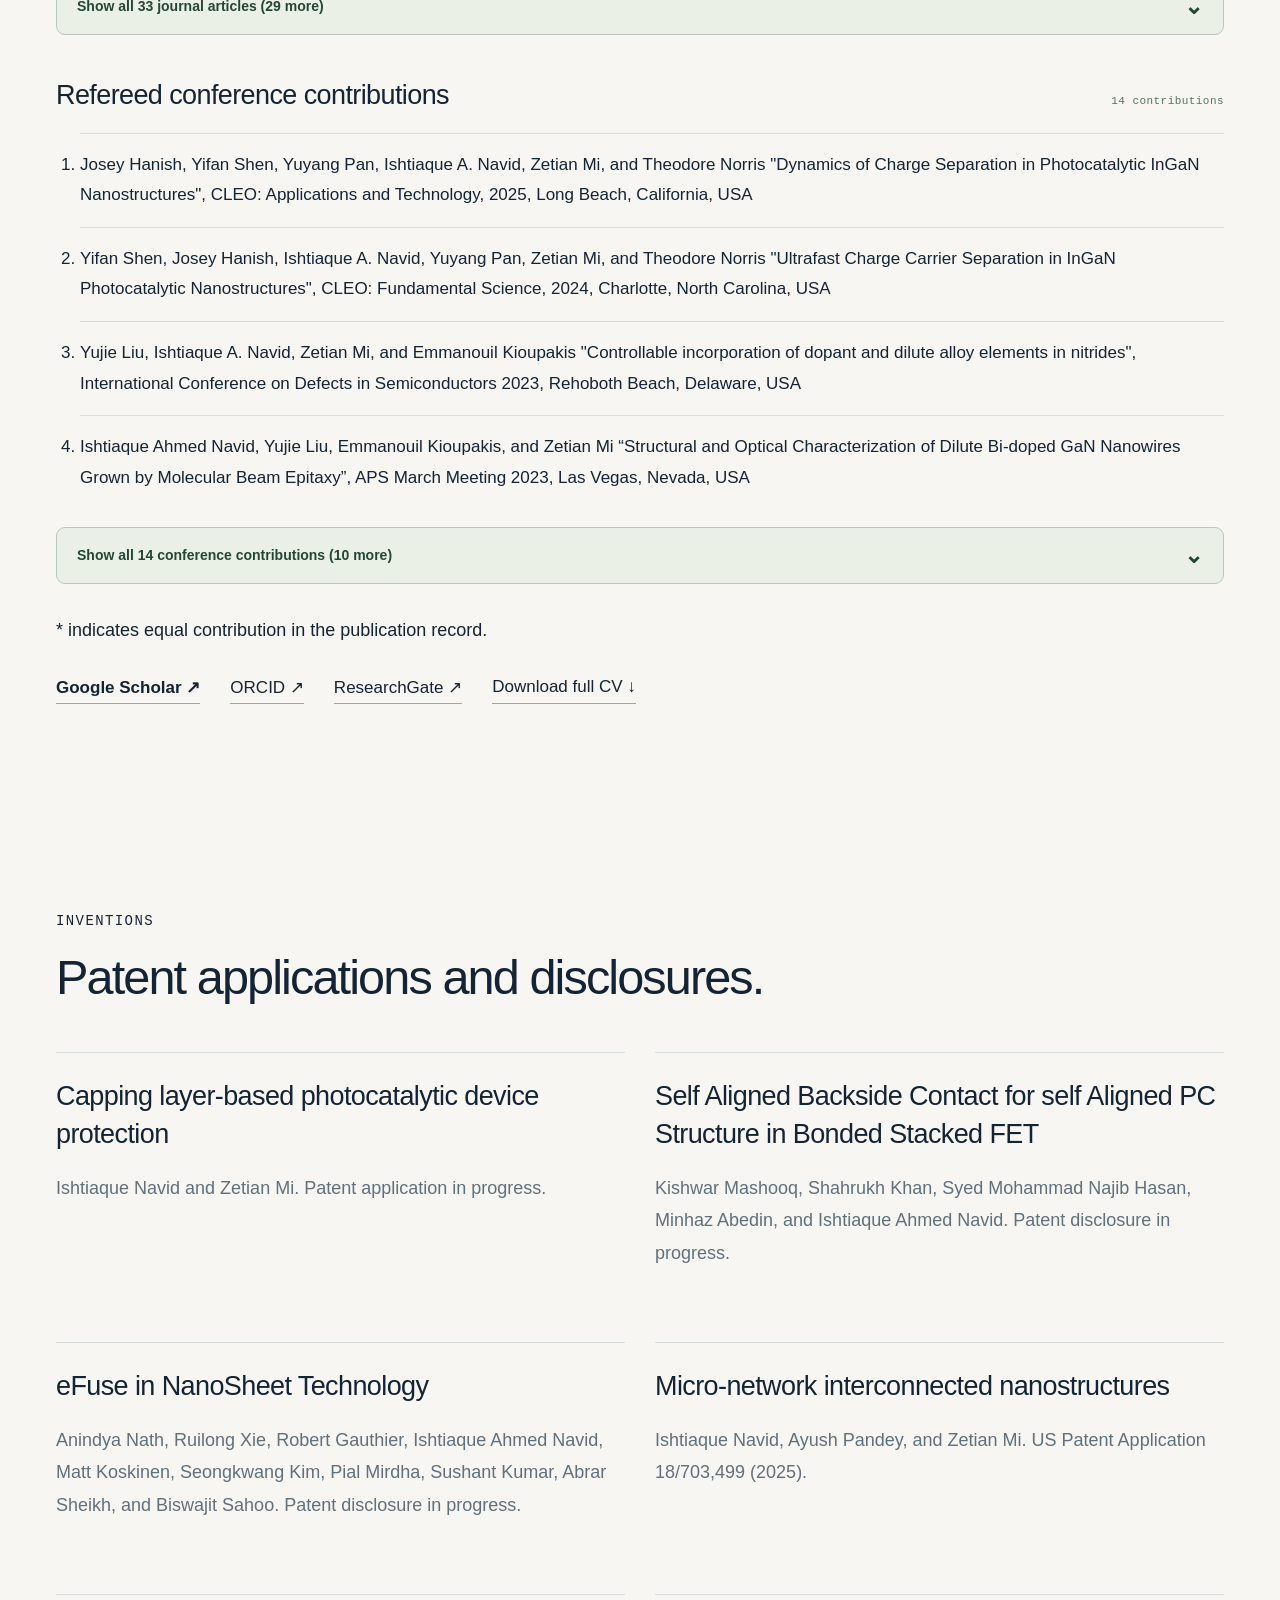
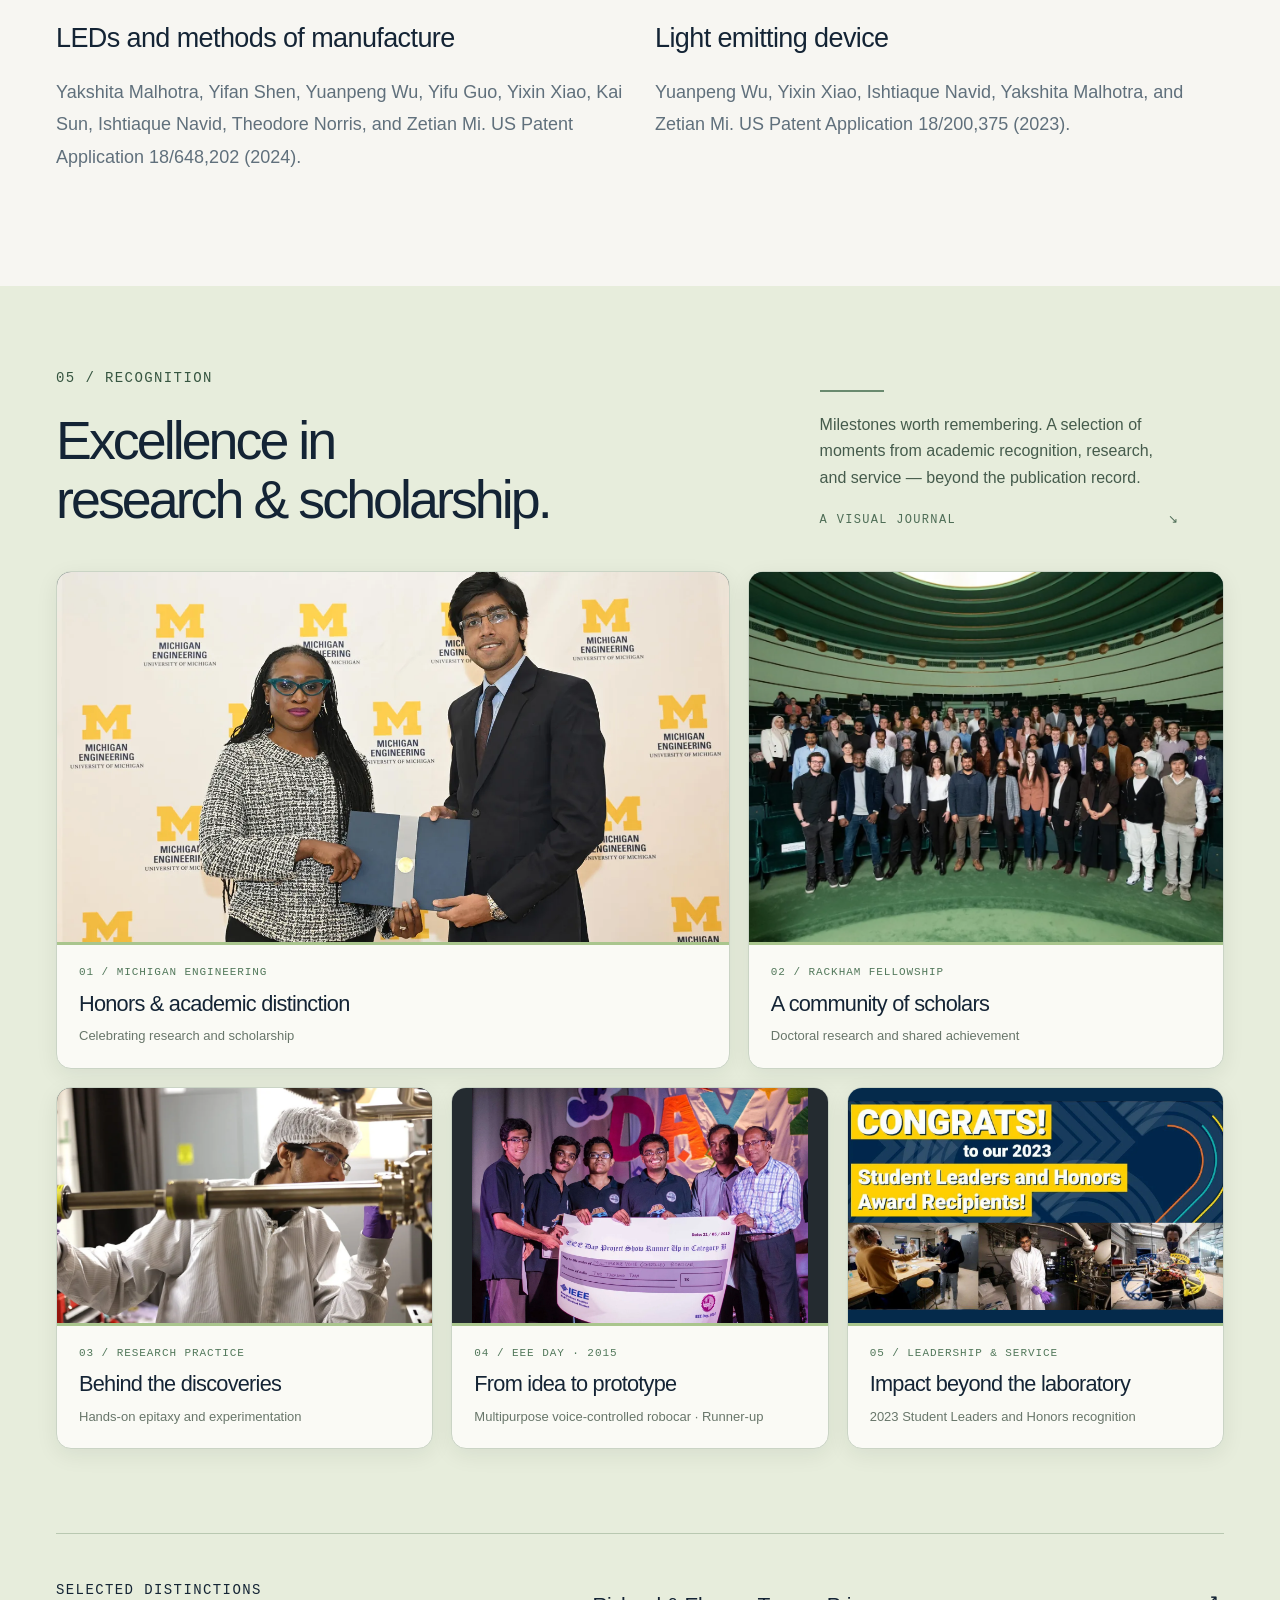
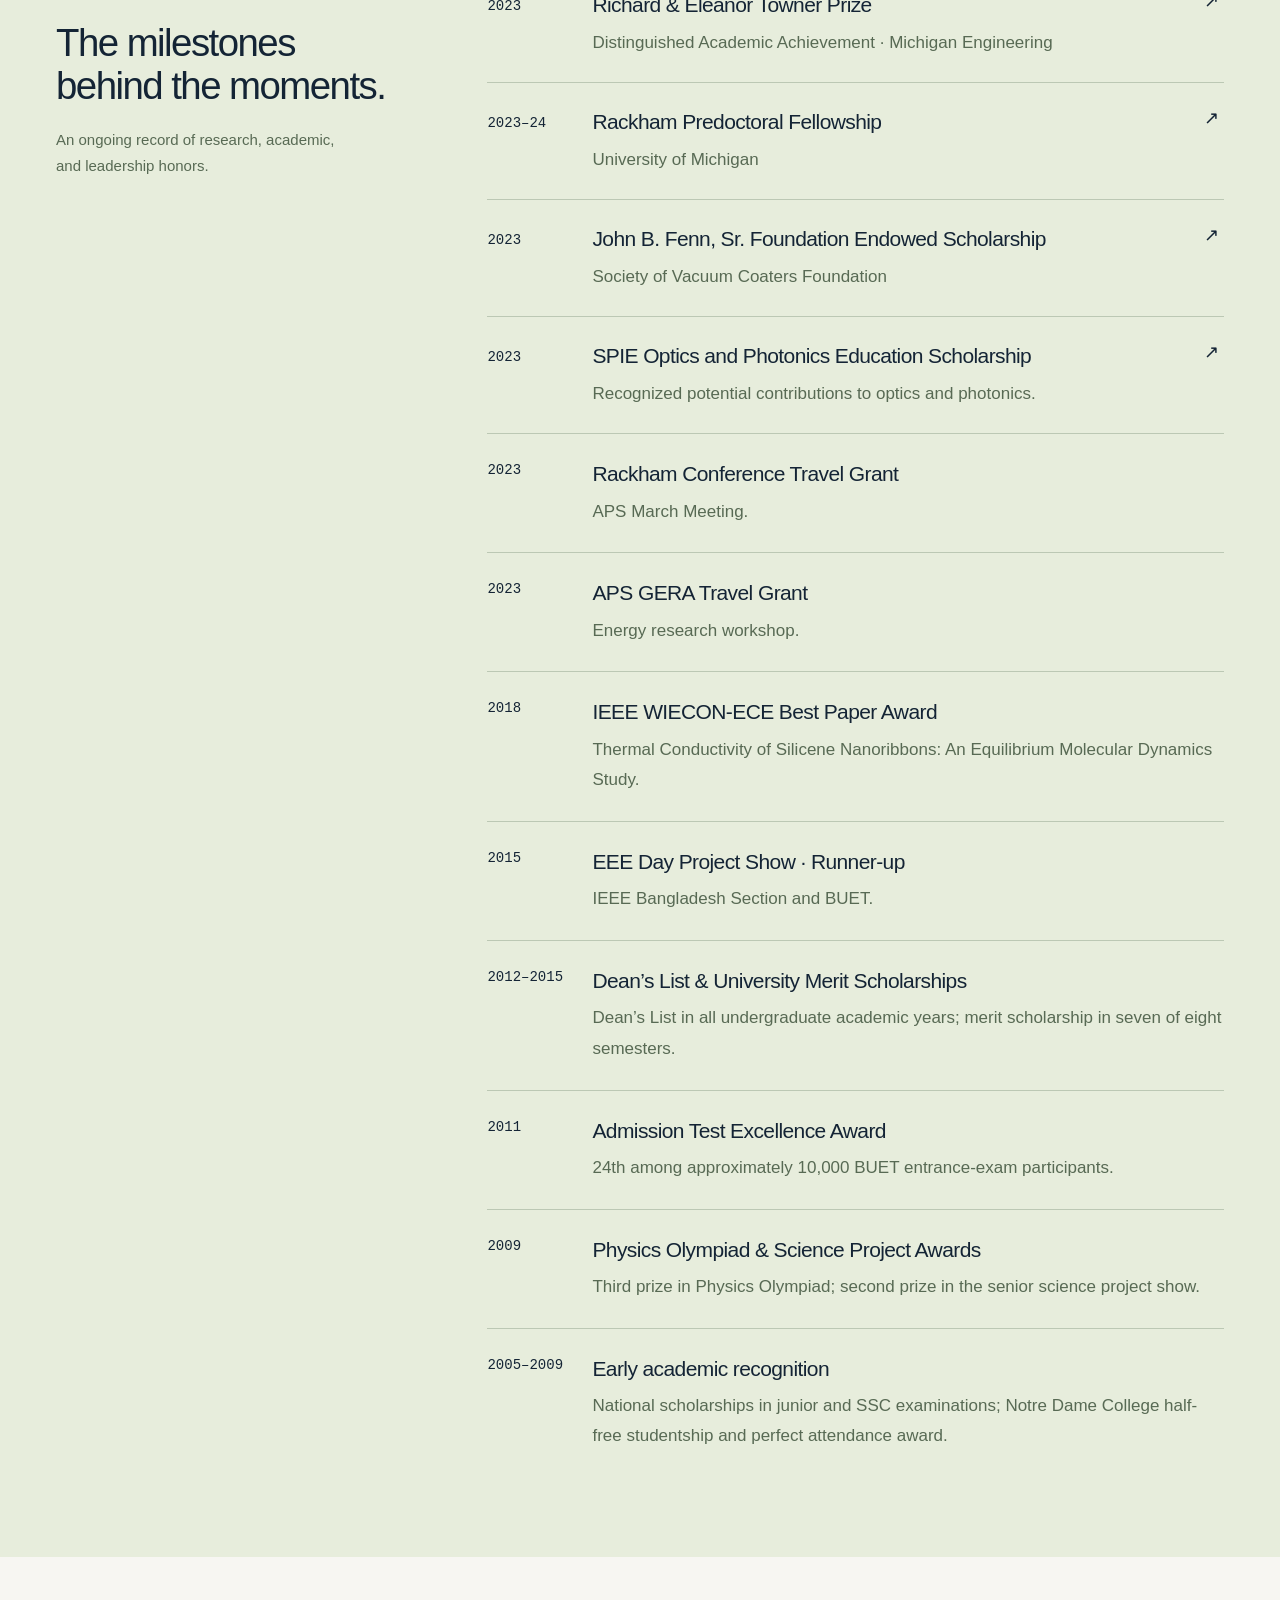
==== commit c7a227e0: "Replace all Michigan logos with transparent university seal" ====
--- a/index.html
+++ b/index.html
@@ -2,16 +2,16 @@
 <html lang="en"><head><meta charset="utf-8"><meta name="viewport" content="width=device-width,initial-scale=1"><meta name="description" content="Ishtiaque Ahmed Navid — Device Engineer at IBM Research and Michigan Ph.D. Exploring advanced semiconductor devices, epitaxy, and nanomaterials."><meta name="theme-color" content="#101f30"><title>Ishtiaque Ahmed Navid — Semiconductor Devices & Nanomaterials</title><link rel="canonical" href="https://ishtiaque3nav.github.io/"><meta name="robots" content="index,follow,max-image-preview:large"><meta property="og:type" content="profile"><meta property="og:title" content="Ishtiaque Ahmed Navid — Semiconductor Devices &amp; Nanomaterials"><meta property="og:description" content="Research and engineering portfolio of Ishtiaque Ahmed Navid, spanning advanced semiconductor devices, nanomaterials, epitaxy, optoelectronics, and solar fuels."><meta property="og:url" content="https://ishtiaque3nav.github.io/"><meta property="og:site_name" content="Ishtiaque Ahmed Navid"><meta name="twitter:card" content="summary"><meta property="og:image" content="https://ishtiaque3nav.github.io/assets/share-headshot.jpg"><meta property="og:image:secure_url" content="https://ishtiaque3nav.github.io/assets/share-headshot.jpg"><meta property="og:image:type" content="image/jpeg"><meta property="og:image:width" content="430"><meta property="og:image:height" content="372"><meta property="og:image:alt" content="Professional headshot of Ishtiaque Ahmed Navid"><meta name="twitter:title" content="Ishtiaque Ahmed Navid — Semiconductor Devices &amp; Nanomaterials"><meta name="twitter:description" content="Research and engineering portfolio spanning advanced semiconductor devices, nanomaterials, epitaxy, optoelectronics, and solar fuels."><meta name="twitter:image" content="https://ishtiaque3nav.github.io/assets/share-headshot.jpg"><meta name="twitter:image:alt" content="Professional headshot of Ishtiaque Ahmed Navid"><script type="application/ld+json">{"@context":"https://schema.org","@type":"Person","name":"Ishtiaque Ahmed Navid","url":"https://ishtiaque3nav.github.io/","description":"Semiconductor device engineer and researcher in advanced semiconductor devices, nanomaterials, epitaxy, optoelectronics and solar fuels.","sameAs":["https://scholar.google.com/citations?user=oIF2HdcAAAAJ&hl=en","https://www.linkedin.com/in/ishtiaque-ahmed-navid-34773462/","https://orcid.org/0000-0001-6583-9331"]}</script><link rel="stylesheet" href="style.css"></head>
 <body><a class="skip" href="#main">Skip to content</a>
 <header><a class="brand" href="#home"><span class="brand-dot"></span>Ishtiaque Ahmed Navid</a><button id="menu" aria-expanded="false" aria-controls="navigation">Menu <span>＋</span></button><nav id="navigation" aria-label="Main navigation"><a href="#about">About</a><a href="#work">Research</a><a href="#experience">Experience</a><a href="#publications">Publications</a><a href="#teaching">Teaching</a><a class="nav-contact" href="#contact">Let’s connect ↗</a></nav></header>
-<main id="main"><section class="hero wrap" id="home"><div class="hero-top"><span class="eyebrow"><i></i> DEVICE ENGINEER · IBM RESEARCH</span><span class="location">Albany, New York / USA</span></div><div class="hero-grid"><div class="hero-copy"><h1 class="hero-headline"><span class="headline-first">Small scale.</span> <em class="headline-second">Big possibilities.</em></h1><p class="intro">I’m Ishtiaque Ahmed Navid.<br>I explore the physics of materials and engineer the semiconductor devices that turn it into technology.</p><div class="actions"><a class="button" href="#work">Explore my work <span>↘</span></a><a class="text-link" href="assets/Ishtiaque-Ahmed-Navid-CV.pdf" download>Download CV ↓</a><a class="text-link" href="https://www.linkedin.com/in/ishtiaque-ahmed-navid-34773462/" target="_blank" rel="noopener noreferrer">LinkedIn ↗</a></div><div class="hero-credentials"><span>Advanced semiconductor devices</span><span>Ph.D. · University of Michigan</span></div></div><figure class="hero-science research-overview"><div class="figure-top"><span>RESEARCH / FROM MATERIALS TO DEVICES</span></div><div class="original-research-grid"><div class="original-research-panel"><div class="original-research-art art-logic" role="img" aria-label="Metallic gate surrounding stacked nanosheet channels and copper interconnects"></div><div class="original-research-label"><h3>Advanced semiconductors</h3><p>GAA nanosheets · Multi-Vt · eFuse / OTP</p></div></div><div class="original-research-panel"><div class="original-research-art art-energy" role="img" aria-label="Sunlit semiconductor nanowire photocathode in water with rising bubbles"></div><div class="original-research-label"><h3>Light-driven energy</h3><p>GaN / InGaN · Solar fuels · Tandem devices</p></div></div><div class="original-research-panel"><div class="original-research-art art-opto" role="img" aria-label="Faceted nitride nanostructures and glowing blue and green micro-LED array"></div><div class="original-research-label"><h3>Nanostructure optoelectronics</h3><p>Deep-nano networks · Micro-LEDs · MBE</p></div></div><div class="original-research-panel"><div class="original-research-art art-transport" role="img" aria-label="Honeycomb atomic sheet with warm-to-cool transport gradient"></div><div class="original-research-label"><h3>Thermal & electronic transport</h3><p>Graphene · h-BN · Stanene · MD / DFT</p></div></div></div><figcaption><strong>One research journey. Multiple scales of impact.</strong><span>Advanced logic · Solar fuels · Optoelectronics · Atomistic transport</span></figcaption></figure></div><div class="affiliations" aria-label="Professional and academic affiliations"><a href="https://www.ibm.com/research" target="_blank" rel="noopener noreferrer"><img class="institution-logo " src="assets/ibm-logo.svg" alt="IBM logo" loading="lazy"><div><strong>IBM</strong><span>Device Engineer · IBM Research</span></div></a><a href="https://umich.edu" target="_blank" rel="noopener noreferrer"><img class="institution-logo " src="assets/umich-logo.png" alt="University of Michigan logo" loading="lazy"><div><strong>University of Michigan</strong><span>Ph.D. · Electrical &amp; Computer Engineering</span></div></a><a href="https://www.buet.ac.bd" target="_blank" rel="noopener noreferrer"><img class="institution-logo" src="assets/buet-logo.svg" alt="BUET logo" loading="lazy"><div><strong>BUET</strong><span>B.Sc. &amp; M.Sc. · Electrical &amp; Electronic Engineering</span></div></a></div><div class="topic-strip"><span>DEVICE PHYSICS</span><span>III-NITRIDES</span><span>EPITAXY</span><span>OPTOELECTRONICS</span><span>NANOSCALE TRANSPORT</span></div></section>
-<section class="about wrap" id="about"><div class="section-title"><span class="eyebrow">01 / ABOUT</span><h2>From fundamental physics<br>to functional technology.</h2></div><div class="about-grid"><figure class="portrait"><img src="assets/profile.jpg" alt="Ishtiaque Ahmed Navid" loading="lazy"><figcaption>Ishtiaque Ahmed Navid<br><span>Engineer · Researcher · Educator</span></figcaption></figure><div class="about-copy"><p class="large">I connect advanced logic devices, III-nitride nanomaterials, and light-driven energy conversion.</p><p>I am a Device Engineer in the Advanced Logic Technology Platform at IBM Research, Albany. My work spans 2 nm gate-all-around nanosheet FET technology, multiple-Vt solutions for high performance and low power, and eFuse development for advanced CMOS nodes.</p><p>My doctoral research with Professor Zetian Mi at the University of Michigan explored epitaxial semiconductor nanostructures for artificial photosynthesis, solar water splitting, and optoelectronics. My earlier research with Professor Samia Subrina at BUET investigated thermal and electronic transport in low-dimensional materials using molecular dynamics and density functional theory.</p><p>I bring hands-on experience from approximately 1,000 molecular beam epitaxy growths, cleanroom fabrication, materials and device characterization, and computational modeling, alongside university teaching and research mentoring.</p><div class="education"><div><img class="institution-logo education-logo" src="assets/umich-logo.png" alt="University of Michigan logo" loading="lazy"><span>DECEMBER 2024</span><strong>University of Michigan, Ann Arbor</strong><small>Ph.D. · Electrical &amp; Computer Engineering<br>GPA: 4.00 / 4.00</small></div><div class="buet-degrees"><img class="institution-logo education-logo" src="assets/buet-logo.svg" alt="BUET logo" loading="lazy"><span>NOVEMBER 2018</span><strong>BUET</strong><small>M.Sc. · Electrical &amp; Electronic Engineering<br>GPA: 3.92 / 4.00 · Second highest in EEE</small></div><div><img class="institution-logo education-logo" src="assets/buet-logo.svg" alt="BUET logo" loading="lazy"><span>MARCH 2016</span><strong>BUET</strong><small>B.Sc. · Electrical &amp; Electronic Engineering<br>GPA: 3.92 / 4.00 · Top 5%</small></div></div></div></div></section>
+<main id="main"><section class="hero wrap" id="home"><div class="hero-top"><span class="eyebrow"><i></i> DEVICE ENGINEER · IBM RESEARCH</span><span class="location">Albany, New York / USA</span></div><div class="hero-grid"><div class="hero-copy"><h1 class="hero-headline"><span class="headline-first">Small scale.</span> <em class="headline-second">Big possibilities.</em></h1><p class="intro">I’m Ishtiaque Ahmed Navid.<br>I explore the physics of materials and engineer the semiconductor devices that turn it into technology.</p><div class="actions"><a class="button" href="#work">Explore my work <span>↘</span></a><a class="text-link" href="assets/Ishtiaque-Ahmed-Navid-CV.pdf" download>Download CV ↓</a><a class="text-link" href="https://www.linkedin.com/in/ishtiaque-ahmed-navid-34773462/" target="_blank" rel="noopener noreferrer">LinkedIn ↗</a></div><div class="hero-credentials"><span>Advanced semiconductor devices</span><span>Ph.D. · University of Michigan</span></div></div><figure class="hero-science research-overview"><div class="figure-top"><span>RESEARCH / FROM MATERIALS TO DEVICES</span></div><div class="original-research-grid"><div class="original-research-panel"><div class="original-research-art art-logic" role="img" aria-label="Metallic gate surrounding stacked nanosheet channels and copper interconnects"></div><div class="original-research-label"><h3>Advanced semiconductors</h3><p>GAA nanosheets · Multi-Vt · eFuse / OTP</p></div></div><div class="original-research-panel"><div class="original-research-art art-energy" role="img" aria-label="Sunlit semiconductor nanowire photocathode in water with rising bubbles"></div><div class="original-research-label"><h3>Light-driven energy</h3><p>GaN / InGaN · Solar fuels · Tandem devices</p></div></div><div class="original-research-panel"><div class="original-research-art art-opto" role="img" aria-label="Faceted nitride nanostructures and glowing blue and green micro-LED array"></div><div class="original-research-label"><h3>Nanostructure optoelectronics</h3><p>Deep-nano networks · Micro-LEDs · MBE</p></div></div><div class="original-research-panel"><div class="original-research-art art-transport" role="img" aria-label="Honeycomb atomic sheet with warm-to-cool transport gradient"></div><div class="original-research-label"><h3>Thermal & electronic transport</h3><p>Graphene · h-BN · Stanene · MD / DFT</p></div></div></div><figcaption><strong>One research journey. Multiple scales of impact.</strong><span>Advanced logic · Solar fuels · Optoelectronics · Atomistic transport</span></figcaption></figure></div><div class="affiliations" aria-label="Professional and academic affiliations"><a href="https://www.ibm.com/research" target="_blank" rel="noopener noreferrer"><img class="institution-logo " src="assets/ibm-logo.svg" alt="IBM logo" loading="lazy"><div><strong>IBM</strong><span>Device Engineer · IBM Research</span></div></a><a href="https://umich.edu" target="_blank" rel="noopener noreferrer"><img class="institution-logo " src="assets/umich-seal.svg" alt="University of Michigan logo" loading="lazy"><div><strong>University of Michigan</strong><span>Ph.D. · Electrical &amp; Computer Engineering</span></div></a><a href="https://www.buet.ac.bd" target="_blank" rel="noopener noreferrer"><img class="institution-logo" src="assets/buet-logo.svg" alt="BUET logo" loading="lazy"><div><strong>BUET</strong><span>B.Sc. &amp; M.Sc. · Electrical &amp; Electronic Engineering</span></div></a></div><div class="topic-strip"><span>DEVICE PHYSICS</span><span>III-NITRIDES</span><span>EPITAXY</span><span>OPTOELECTRONICS</span><span>NANOSCALE TRANSPORT</span></div></section>
+<section class="about wrap" id="about"><div class="section-title"><span class="eyebrow">01 / ABOUT</span><h2>From fundamental physics<br>to functional technology.</h2></div><div class="about-grid"><figure class="portrait"><img src="assets/profile.jpg" alt="Ishtiaque Ahmed Navid" loading="lazy"><figcaption>Ishtiaque Ahmed Navid<br><span>Engineer · Researcher · Educator</span></figcaption></figure><div class="about-copy"><p class="large">I connect advanced logic devices, III-nitride nanomaterials, and light-driven energy conversion.</p><p>I am a Device Engineer in the Advanced Logic Technology Platform at IBM Research, Albany. My work spans 2 nm gate-all-around nanosheet FET technology, multiple-Vt solutions for high performance and low power, and eFuse development for advanced CMOS nodes.</p><p>My doctoral research with Professor Zetian Mi at the University of Michigan explored epitaxial semiconductor nanostructures for artificial photosynthesis, solar water splitting, and optoelectronics. My earlier research with Professor Samia Subrina at BUET investigated thermal and electronic transport in low-dimensional materials using molecular dynamics and density functional theory.</p><p>I bring hands-on experience from approximately 1,000 molecular beam epitaxy growths, cleanroom fabrication, materials and device characterization, and computational modeling, alongside university teaching and research mentoring.</p><div class="education"><div><img class="institution-logo education-logo" src="assets/umich-seal.svg" alt="University of Michigan logo" loading="lazy"><span>DECEMBER 2024</span><strong>University of Michigan, Ann Arbor</strong><small>Ph.D. · Electrical &amp; Computer Engineering<br>GPA: 4.00 / 4.00</small></div><div class="buet-degrees"><img class="institution-logo education-logo" src="assets/buet-logo.svg" alt="BUET logo" loading="lazy"><span>NOVEMBER 2018</span><strong>BUET</strong><small>M.Sc. · Electrical &amp; Electronic Engineering<br>GPA: 3.92 / 4.00 · Second highest in EEE</small></div><div><img class="institution-logo education-logo" src="assets/buet-logo.svg" alt="BUET logo" loading="lazy"><span>MARCH 2016</span><strong>BUET</strong><small>B.Sc. · Electrical &amp; Electronic Engineering<br>GPA: 3.92 / 4.00 · Top 5%</small></div></div></div></div></section>
 <section class="research" id="work"><div class="wrap"><div class="section-title"><span class="eyebrow">02 / SELECTED FOCUS AREAS</span><h2>Where materials<br><em>meet possibility.</em></h2><p>From transistor architectures to solar fuels and atomistic transport. Scientific visuals below are conceptual illustrations.</p></div><div class="work-grid">
 <article class="work-card"><div class="work-image"><img src="assets/focus-logic-continuous.webp" alt="Stacked channels in a conceptual GAA transistor" loading="lazy"><span>01 / ADVANCED LOGIC</span></div><div class="work-copy"><h3>Semiconductor device engineering</h3><p>2 nm GAA nanosheet FET research and development, with multiple-Vt solutions for high-performance and low-power applications. Device optimization connects simulation, fabrication, electrical and physical characterization, and statistical analysis.</p><div class="tags"><span>2 nm technology</span><span>Device physics</span><span>GAA nanosheets</span></div></div></article>
 <article class="work-card"><div class="work-image"><img src="assets/focus-solar-original.webp" alt="Conceptual light-driven water splitting with semiconductor nanostructures" loading="lazy"><span>02 / SOLAR FUELS</span></div><div class="work-copy"><h3>Artificial photosynthesis</h3><p>GaN/InGaN nanowire photocatalysts for high-efficiency, long-term solar water splitting: epitaxial growth, reaction-condition optimization, and protective architectures. Related work includes InGaN/Si tandem photocathodes, co-catalyst engineering, CO₂ reduction, and dilute Bi-doped nitrides for solar fuels.</p><div class="tags"><span>GaN / InGaN</span><span>Solar water splitting</span><span>MBE</span></div></div></article>
 <article class="work-card"><div class="work-image"><img src="assets/focus-opto-original.webp" alt="Conceptual GaN and InGaN nanowire heterostructures" loading="lazy"><span>03 / OPTOELECTRONICS</span></div><div class="work-copy"><h3>Light-emitting devices</h3><p>MBE-grown GaN/InGaN micro-network deep-nano structures for optoelectronics and photocatalysis, including optical characterization and carrier dynamics. Additional work explores N-polar GaN/InGaN/AlGaN green micro-LEDs on silicon through selective-area growth, polarization, and strain engineering.</p><div class="tags"><span>Deep-nano structures</span><span>Characterization</span><span>Epitaxy</span></div></div></article>
 <article class="work-card"><div class="work-image"><img src="assets/focus-transport-original.webp" alt="Conceptual thermal and electronic transport in an atomistic lattice" loading="lazy"><span>04 / COMPUTATIONAL MATERIALS</span></div><div class="work-copy"><h3>Thermal & electronic transport</h3><p>Molecular dynamics studies of pristine and defect-induced graphene nanoribbons and strain-engineered hexagonal boron nitride. DFT studies examine electronic properties of pristine and carbon/silicon-doped stanene, linking composition and structure to thermal and electronic behavior.</p><div class="tags"><span>Molecular dynamics</span><span>DFT</span><span>2D materials</span></div></div></article>
 </div><article class="work-card efuse-feature"><div class="work-image"><img src="assets/focus-efuse-original.webp" alt="Isometric intact and programmed eFuse links with an OTP array and resistance-sensing readout" loading="lazy"><span>05 / MEMORY &amp; RELIABILITY</span></div><div class="work-copy"><h3>eFuse &amp; one-time programmable memory</h3><p>At IBM Research, I work on eFuse development for advanced CMOS technology nodes. From a permanent change in the fuse link to a readable memory state: programmable devices, resistance sensing, and applications in memory repair, trimming, and configuration. Conceptual illustration.</p><div class="tags"><span>eFuse</span><span>OTPM</span><span>Resistance sensing</span><span>Memory redundancy</span></div></div></article></div></section>
-<section class="experience wrap" id="experience"><div class="section-title"><span class="eyebrow">03 / EXPERIENCE</span><h2>Discovery, growth,<br>and device development.</h2></div><div class="timeline"><article><div class="timeline-label">AUG 2024 — PRESENT</div><div><h3>Device Engineer</h3><div class="institution-heading"><img class="institution-logo " src="assets/ibm-logo.svg" alt="IBM logo" loading="lazy"><h4>IBM Research · Advanced Logic Technology Platform · Albany, NY</h4></div><p>Projects: 2 nm GAA nanosheet FET technology; multiple-Vt solutions for high performance and low power; eFuse development for advanced CMOS.</p><p>Design and optimize semiconductor devices; collaborate with simulation, fabrication, and test teams; perform electrical and physical characterization; use statistical and computational analysis to guide development; prepare technical reports and presentations.</p></div></article><article><div class="timeline-label">SEP 2019 — SEP 2024</div><div><h3>Graduate Student Research Assistant</h3><div class="institution-heading"><img class="institution-logo " src="assets/umich-logo.png" alt="University of Michigan logo" loading="lazy"><h4>University of Michigan · Advisor: Professor Zetian Mi</h4></div><p>Designed and optimized p-type GaN/InGaN heterostructure nanowires for high-efficiency photocatalytic water splitting and long-term stability, including growth, reaction conditions, and protection architectures.</p><p>Developed deep-nano micro-network structures, InGaN/Si double-junction tandem photocathodes, and dilute Bi-doped GaN nanostructures. Investigated single-junction GaN photocathodes, co-catalyst engineering for water splitting and CO₂ reduction, and polarization/strain engineering for green micro-LEDs.</p></div></article><article><div class="timeline-label">FEB 2015 — AUG 2019</div><div><h3>Graduate &amp; Undergraduate Researcher</h3><div class="institution-heading"><img class="institution-logo" src="assets/buet-logo.svg" alt="BUET logo" loading="lazy"><h4>BUET · Advisor: Professor Samia Subrina</h4></div><p>Modeled thermal transport in graphene and hexagonal boron nitride nanoribbons using molecular dynamics, including defects and tensile strain. Simulated electronic properties of pristine and C/Si-doped stanene with density functional theory.</p></div></article></div></section>
-<section class="experience wrap" id="teaching"><div class="section-title"><span class="eyebrow">TEACHING &amp; MENTORING</span><h2>Sharing the tools<br>of discovery.</h2></div><div class="timeline"><article><div class="timeline-label">JAN — APR 2024</div><div><h3>Graduate Student Grader</h3><div class="institution-heading"><img class="institution-logo " src="assets/umich-logo.png" alt="University of Michigan logo" loading="lazy"><h4>University of Michigan · EECS 620</h4></div><p>Electronic and Optical Properties of Semiconductors. Primary instructor: Professor Zetian Mi.</p></div></article><article><div class="timeline-label">AUG — DEC 2022</div><div><h3>Graduate Student Instructor</h3><div class="institution-heading"><img class="institution-logo " src="assets/umich-logo.png" alt="University of Michigan logo" loading="lazy"><h4>University of Michigan · EECS 320</h4></div><p>Introduction to Semiconductor Devices. Primary instructor: Professor Stephen R. Forrest.</p></div></article><article><div class="timeline-label">OCT 2016 — AUG 2019</div><div><h3>Lecturer</h3><div class="institution-heading"><span class="uiu-crest"><img src="assets/uiu-logo.png" alt="United International University crest" loading="lazy"></span><h4>United International University · Electrical &amp; Electronic Engineering</h4></div><p>Courses taught: Electrical Properties of Materials, Electrical Circuit-I, Microprocessor &amp; Interfacing Laboratory, Electronics Laboratory, and Electrical Circuit-I Laboratory.</p></div></article></div><div class="detail-grid"><article><h3>Research mentoring</h3><ul class="cv-bullet-list">
+<section class="experience wrap" id="experience"><div class="section-title"><span class="eyebrow">03 / EXPERIENCE</span><h2>Discovery, growth,<br>and device development.</h2></div><div class="timeline"><article><div class="timeline-label">AUG 2024 — PRESENT</div><div><h3>Device Engineer</h3><div class="institution-heading"><img class="institution-logo " src="assets/ibm-logo.svg" alt="IBM logo" loading="lazy"><h4>IBM Research · Advanced Logic Technology Platform · Albany, NY</h4></div><p>Projects: 2 nm GAA nanosheet FET technology; multiple-Vt solutions for high performance and low power; eFuse development for advanced CMOS.</p><p>Design and optimize semiconductor devices; collaborate with simulation, fabrication, and test teams; perform electrical and physical characterization; use statistical and computational analysis to guide development; prepare technical reports and presentations.</p></div></article><article><div class="timeline-label">SEP 2019 — SEP 2024</div><div><h3>Graduate Student Research Assistant</h3><div class="institution-heading"><img class="institution-logo " src="assets/umich-seal.svg" alt="University of Michigan logo" loading="lazy"><h4>University of Michigan · Advisor: Professor Zetian Mi</h4></div><p>Designed and optimized p-type GaN/InGaN heterostructure nanowires for high-efficiency photocatalytic water splitting and long-term stability, including growth, reaction conditions, and protection architectures.</p><p>Developed deep-nano micro-network structures, InGaN/Si double-junction tandem photocathodes, and dilute Bi-doped GaN nanostructures. Investigated single-junction GaN photocathodes, co-catalyst engineering for water splitting and CO₂ reduction, and polarization/strain engineering for green micro-LEDs.</p></div></article><article><div class="timeline-label">FEB 2015 — AUG 2019</div><div><h3>Graduate &amp; Undergraduate Researcher</h3><div class="institution-heading"><img class="institution-logo" src="assets/buet-logo.svg" alt="BUET logo" loading="lazy"><h4>BUET · Advisor: Professor Samia Subrina</h4></div><p>Modeled thermal transport in graphene and hexagonal boron nitride nanoribbons using molecular dynamics, including defects and tensile strain. Simulated electronic properties of pristine and C/Si-doped stanene with density functional theory.</p></div></article></div></section>
+<section class="experience wrap" id="teaching"><div class="section-title"><span class="eyebrow">TEACHING &amp; MENTORING</span><h2>Sharing the tools<br>of discovery.</h2></div><div class="timeline"><article><div class="timeline-label">JAN — APR 2024</div><div><h3>Graduate Student Grader</h3><div class="institution-heading"><img class="institution-logo " src="assets/umich-seal.svg" alt="University of Michigan logo" loading="lazy"><h4>University of Michigan · EECS 620</h4></div><p>Electronic and Optical Properties of Semiconductors. Primary instructor: Professor Zetian Mi.</p></div></article><article><div class="timeline-label">AUG — DEC 2022</div><div><h3>Graduate Student Instructor</h3><div class="institution-heading"><img class="institution-logo " src="assets/umich-seal.svg" alt="University of Michigan logo" loading="lazy"><h4>University of Michigan · EECS 320</h4></div><p>Introduction to Semiconductor Devices. Primary instructor: Professor Stephen R. Forrest.</p></div></article><article><div class="timeline-label">OCT 2016 — AUG 2019</div><div><h3>Lecturer</h3><div class="institution-heading"><span class="uiu-crest"><img src="assets/uiu-logo.png" alt="United International University crest" loading="lazy"></span><h4>United International University · Electrical &amp; Electronic Engineering</h4></div><p>Courses taught: Electrical Properties of Materials, Electrical Circuit-I, Microprocessor &amp; Interfacing Laboratory, Electronics Laboratory, and Electrical Circuit-I Laboratory.</p></div></article></div><div class="detail-grid"><article><h3>Research mentoring</h3><ul class="cv-bullet-list">
 <li><strong>Mentor, Michigan Semiconductor Hands-On Research Experience (M-SHORE)</strong><span class="cv-dates">May–August 2023</span><span>Mentored undergraduate students in the M-SHORE program, funded by the National Science Foundation’s Research Experience for Undergraduates (REU) program.</span></li>
 <li><strong>Mentor, Gen II molecular beam epitaxial (MBE) growth</strong><span class="cv-dates">January 2020–July 2024</span><span>Provided hands-on training in Gen II MBE operation to research colleagues.</span></li>
 </ul></article><article><h3>Leadership &amp; outreach</h3><ul class="cv-bullet-list">
@@ -35,5 +35,5 @@
     <figure class="recognition-tile recognition-tile--leader"><div class="recognition-tile__photo"><img src="assets/recognition-student-leader.webp" alt="Michigan Engineering's 2023 Student Leaders and Honors Award Recipients announcement graphic" width="1200" height="670" loading="lazy" decoding="async"></div><figcaption><span>05 / LEADERSHIP &amp; SERVICE</span><strong>Impact beyond the laboratory</strong><small>2023 Student Leaders and Honors recognition</small></figcaption></figure>
   </div>
   <div class="recognition-distinction"><div class="recognition-distinction__heading"><span class="eyebrow">SELECTED DISTINCTIONS</span><h3>The milestones<br>behind the moments.</h3><p>An ongoing record of research, academic, and leadership honors.</p></div><div class="award-list"><a href="https://ece.engin.umich.edu/stories/ishtiaque-ahmed-navid-has-been-awarded-the-richard-and-eleanor-towner-prize-for-distinguished-academic-achievement" target="_blank" rel="noopener noreferrer"><span>2023</span><div><h3>Richard & Eleanor Towner Prize</h3><p>Distinguished Academic Achievement · Michigan Engineering</p></div><b>↗</b></a><a href="https://rackham.umich.edu/predoctoral-fellowship-celebration/2023-2024-predoctoral-fellows/" target="_blank" rel="noopener noreferrer"><span>2023–24</span><div><h3>Rackham Predoctoral Fellowship</h3><p>University of Michigan</p></div><b>↗</b></a><a href="https://ece.engin.umich.edu/stories/ishtiaque-navid-receives-svcf-scholarship-to-support-his-research-in-semiconductor-materials" target="_blank" rel="noopener noreferrer"><span>2023</span><div><h3>John B. Fenn, Sr. Foundation Endowed Scholarship</h3><p>Society of Vacuum Coaters Foundation</p></div><b>↗</b></a><a href="https://ece.engin.umich.edu/stories/three-ece-students-earn-spie-optics-and-photonics-scholarships" target="_blank" rel="noopener noreferrer"><span>2023</span><div><h3>SPIE Optics and Photonics Education Scholarship</h3><p>Recognized potential contributions to optics and photonics.</p></div><b>↗</b></a><div class="award-entry"><span>2023</span><div><h3>Rackham Conference Travel Grant</h3><p>APS March Meeting.</p></div></div><div class="award-entry"><span>2023</span><div><h3>APS GERA Travel Grant</h3><p>Energy research workshop.</p></div></div><div class="award-entry"><span>2018</span><div><h3>IEEE WIECON-ECE Best Paper Award</h3><p>Thermal Conductivity of Silicene Nanoribbons: An Equilibrium Molecular Dynamics Study.</p></div></div><div class="award-entry"><span>2015</span><div><h3>EEE Day Project Show · Runner-up</h3><p>IEEE Bangladesh Section and BUET.</p></div></div><div class="award-entry"><span>2012–2015</span><div><h3>Dean’s List &amp; University Merit Scholarships</h3><p>Dean’s List in all undergraduate academic years; merit scholarship in seven of eight semesters.</p></div></div><div class="award-entry"><span>2011</span><div><h3>Admission Test Excellence Award</h3><p>24th among approximately 10,000 BUET entrance-exam participants.</p></div></div><div class="award-entry"><span>2009</span><div><h3>Physics Olympiad &amp; Science Project Awards</h3><p>Third prize in Physics Olympiad; second prize in the senior science project show.</p></div></div><div class="award-entry"><span>2005–2009</span><div><h3>Early academic recognition</h3><p>National scholarships in junior and SSC examinations; Notre Dame College half-free studentship and perfect attendance award.</p></div></div></div></div></div></section>
-<section class="experience wrap" id="skills"><div class="section-title"><span class="eyebrow">TECHNICAL TOOLKIT</span><h2>From epitaxy<br>to atomistic simulation.</h2></div><div class="toolkit-grid"><article class="toolkit-card"><img class="toolkit-art" src="assets/toolkit-epitaxy.webp" alt="Conceptual cutaway of a molecular beam epitaxy chamber depositing material on a wafer" width="1536" height="1024" loading="lazy" decoding="async"><div class="toolkit-copy"><h3>Epitaxial growth &amp; fabrication</h3><p>Gen II MBE: approximately 1,000 growths and system maintenance. Cleanroom tools include RTA, e-beam evaporation, ALD, silicon oxidation and phosphorus diffusion furnaces, pre-furnace cleaning, wet etching, dicing, magnetron sputtering, spin coating, and high-temperature annealing.</p></div></article><article class="toolkit-card"><img class="toolkit-art" src="assets/toolkit-characterization.webp" alt="Conceptual optical and electrical wafer characterization with precision probes and microscope" width="1536" height="1024" loading="lazy" decoding="async"><div class="toolkit-copy"><h3>Materials &amp; device characterization</h3><p>SEM, EDS, XRD, XPS, micro-Raman spectroscopy, temperature- and power-dependent photoluminescence, spectroscopic reflectometry, I-V, electroluminescence, and UV-vis spectrometry.</p></div></article><article class="toolkit-card"><img class="toolkit-art" src="assets/toolkit-electrochemistry.webp" alt="Conceptual illuminated photoelectrochemical cell with immersed electrodes" width="1536" height="1024" loading="lazy" decoding="async"><div class="toolkit-copy"><h3>Solar fuels &amp; electrochemistry</h3><p>Gas chromatography, photocatalytic and photoelectrochemical water splitting, linear sweep voltammetry, chronoamperometry, and co-catalyst photodeposition.</p></div></article><article class="toolkit-card"><img class="toolkit-art" src="assets/toolkit-modeling.webp" alt="Conceptual atomic lattice and computational modeling workstation" width="1536" height="1024" loading="lazy" decoding="async"><div class="toolkit-copy"><h3>Modeling &amp; analysis</h3><p>JMP, Cadence, Origin, MATLAB, LAMMPS, Quantum Espresso, Silvaco TCAD, COMSOL Multiphysics, and C/C++.</p></div></article><article class="toolkit-card"><img class="toolkit-art" src="assets/toolkit-coursework.webp" alt="Illustrated semiconductor and optics study materials with prism and crystal model" width="1536" height="1024" loading="lazy" decoding="async"><div class="toolkit-copy"><h3>Advanced coursework</h3><p>Quantum Phenomena in Nanostructures; Laser Theory; Compound Semiconductor Devices; Semiconductor Characterization Technology; Electronic and Optical Properties of Semiconductors; Solid State Physics; Semiconductor Lasers and LEDs; Properties of Transistors.</p><p>Undergraduate foundation: Solid State Devices; Compound Semiconductor and Hetero-Junction Devices; Optoelectronics; Analog Integrated Circuit; Electrical Properties of Materials.</p></div></article><article class="toolkit-card"><div class="membership-logos" aria-label="Professional membership organizations"><div class="membership-logo-tile"><img src="assets/spie-logo.svg" alt="SPIE logo" loading="lazy"><span>SPIE</span></div><div class="membership-logo-tile"><img src="assets/optica-logo.png" alt="Optica logo" loading="lazy"><span>Optica</span></div><div class="membership-logo-tile"><img src="assets/aps-logo.svg" alt="American Physical Society logo" loading="lazy"><span>American Physical Society</span></div><div class="membership-logo-tile michigan-membership"><img src="assets/umich-logo.png" alt="University of Michigan logo" loading="lazy"><span>The Optics Society at Michigan</span></div></div><div class="toolkit-copy"><h3>Professional memberships</h3><p>SPIE, Optica, and American Physical Society (2022–present). The Optics Society at the University of Michigan (2022–2024).</p></div></article></div></section><section class="contact wrap" id="contact"><span class="eyebrow">LET’S CONNECT</span><h2>The next idea starts<br>with a conversation.</h2><div class="contact-bottom"><p>For research collaborations, semiconductor technology discussions, academic opportunities, and professional connections.<br><a class="text-link" href="mailto:inavid@ibm.com">inavid@ibm.com ↗</a></p><a class="button" href="https://www.linkedin.com/in/ishtiaque-ahmed-navid-34773462/" target="_blank" rel="noopener noreferrer">Connect on LinkedIn <span>↗</span></a></div></section></main>
+<section class="experience wrap" id="skills"><div class="section-title"><span class="eyebrow">TECHNICAL TOOLKIT</span><h2>From epitaxy<br>to atomistic simulation.</h2></div><div class="toolkit-grid"><article class="toolkit-card"><img class="toolkit-art" src="assets/toolkit-epitaxy.webp" alt="Conceptual cutaway of a molecular beam epitaxy chamber depositing material on a wafer" width="1536" height="1024" loading="lazy" decoding="async"><div class="toolkit-copy"><h3>Epitaxial growth &amp; fabrication</h3><p>Gen II MBE: approximately 1,000 growths and system maintenance. Cleanroom tools include RTA, e-beam evaporation, ALD, silicon oxidation and phosphorus diffusion furnaces, pre-furnace cleaning, wet etching, dicing, magnetron sputtering, spin coating, and high-temperature annealing.</p></div></article><article class="toolkit-card"><img class="toolkit-art" src="assets/toolkit-characterization.webp" alt="Conceptual optical and electrical wafer characterization with precision probes and microscope" width="1536" height="1024" loading="lazy" decoding="async"><div class="toolkit-copy"><h3>Materials &amp; device characterization</h3><p>SEM, EDS, XRD, XPS, micro-Raman spectroscopy, temperature- and power-dependent photoluminescence, spectroscopic reflectometry, I-V, electroluminescence, and UV-vis spectrometry.</p></div></article><article class="toolkit-card"><img class="toolkit-art" src="assets/toolkit-electrochemistry.webp" alt="Conceptual illuminated photoelectrochemical cell with immersed electrodes" width="1536" height="1024" loading="lazy" decoding="async"><div class="toolkit-copy"><h3>Solar fuels &amp; electrochemistry</h3><p>Gas chromatography, photocatalytic and photoelectrochemical water splitting, linear sweep voltammetry, chronoamperometry, and co-catalyst photodeposition.</p></div></article><article class="toolkit-card"><img class="toolkit-art" src="assets/toolkit-modeling.webp" alt="Conceptual atomic lattice and computational modeling workstation" width="1536" height="1024" loading="lazy" decoding="async"><div class="toolkit-copy"><h3>Modeling &amp; analysis</h3><p>JMP, Cadence, Origin, MATLAB, LAMMPS, Quantum Espresso, Silvaco TCAD, COMSOL Multiphysics, and C/C++.</p></div></article><article class="toolkit-card"><img class="toolkit-art" src="assets/toolkit-coursework.webp" alt="Illustrated semiconductor and optics study materials with prism and crystal model" width="1536" height="1024" loading="lazy" decoding="async"><div class="toolkit-copy"><h3>Advanced coursework</h3><p>Quantum Phenomena in Nanostructures; Laser Theory; Compound Semiconductor Devices; Semiconductor Characterization Technology; Electronic and Optical Properties of Semiconductors; Solid State Physics; Semiconductor Lasers and LEDs; Properties of Transistors.</p><p>Undergraduate foundation: Solid State Devices; Compound Semiconductor and Hetero-Junction Devices; Optoelectronics; Analog Integrated Circuit; Electrical Properties of Materials.</p></div></article><article class="toolkit-card"><div class="membership-logos" aria-label="Professional membership organizations"><div class="membership-logo-tile"><img src="assets/spie-logo.svg" alt="SPIE logo" loading="lazy"><span>SPIE</span></div><div class="membership-logo-tile"><img src="assets/optica-logo.png" alt="Optica logo" loading="lazy"><span>Optica</span></div><div class="membership-logo-tile"><img src="assets/aps-logo.svg" alt="American Physical Society logo" loading="lazy"><span>American Physical Society</span></div><div class="membership-logo-tile michigan-membership"><img src="assets/umich-seal.svg" alt="University of Michigan logo" loading="lazy"><span>The Optics Society at Michigan</span></div></div><div class="toolkit-copy"><h3>Professional memberships</h3><p>SPIE, Optica, and American Physical Society (2022–present). The Optics Society at the University of Michigan (2022–2024).</p></div></article></div></section><section class="contact wrap" id="contact"><span class="eyebrow">LET’S CONNECT</span><h2>The next idea starts<br>with a conversation.</h2><div class="contact-bottom"><p>For research collaborations, semiconductor technology discussions, academic opportunities, and professional connections.<br><a class="text-link" href="mailto:inavid@ibm.com">inavid@ibm.com ↗</a></p><a class="button" href="https://www.linkedin.com/in/ishtiaque-ahmed-navid-34773462/" target="_blank" rel="noopener noreferrer">Connect on LinkedIn <span>↗</span></a></div></section></main>
 <footer class="wrap"><div class="footer-identity"><strong>Ishtiaque Ahmed Navid</strong><span>Semiconductor devices · Nanomaterials · Research</span></div><div class="footer-visitor" aria-label="Cumulative portfolio visits including a historical baseline of 199"><span class="footer-visitor__label">PORTFOLIO VISITS</span><span class="footer-visitor__badge"><!-- Preserve the hits.sh counter path. extraCount=199 adds the owner-confirmed historical total exactly once without resetting the live count. --><img src="https://hits.sh/ishtiaque3nav.github.io/portfolio-views-oct-2026.svg?label=visits&amp;color=244634&amp;labelColor=eaf0e5&amp;extraCount=199" alt="Cumulative portfolio visits, including 199 previous visits" width="126" height="24" loading="eager" referrerpolicy="no-referrer"></span></div><p>© <span id="year">2026</span></p><a href="#home">Back to top ↑</a></footer><script src="script.js"></script></body></html>
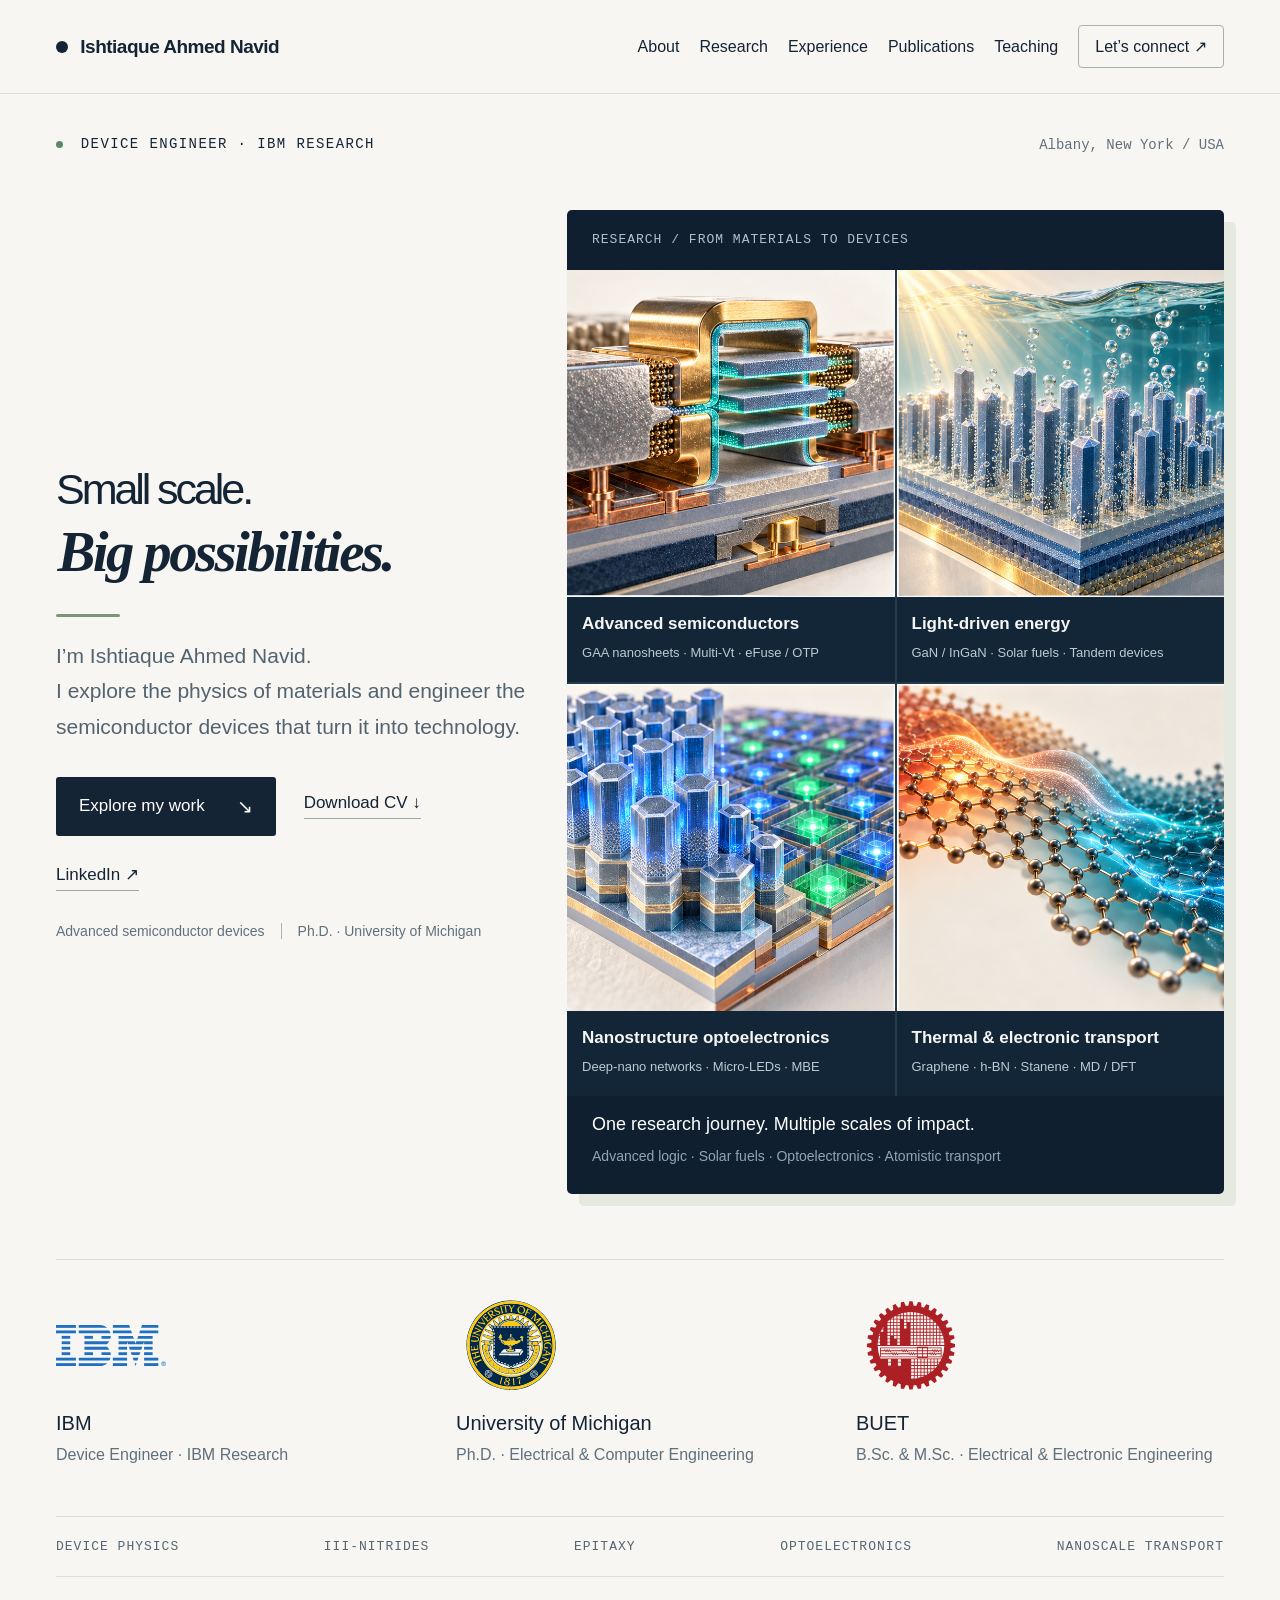
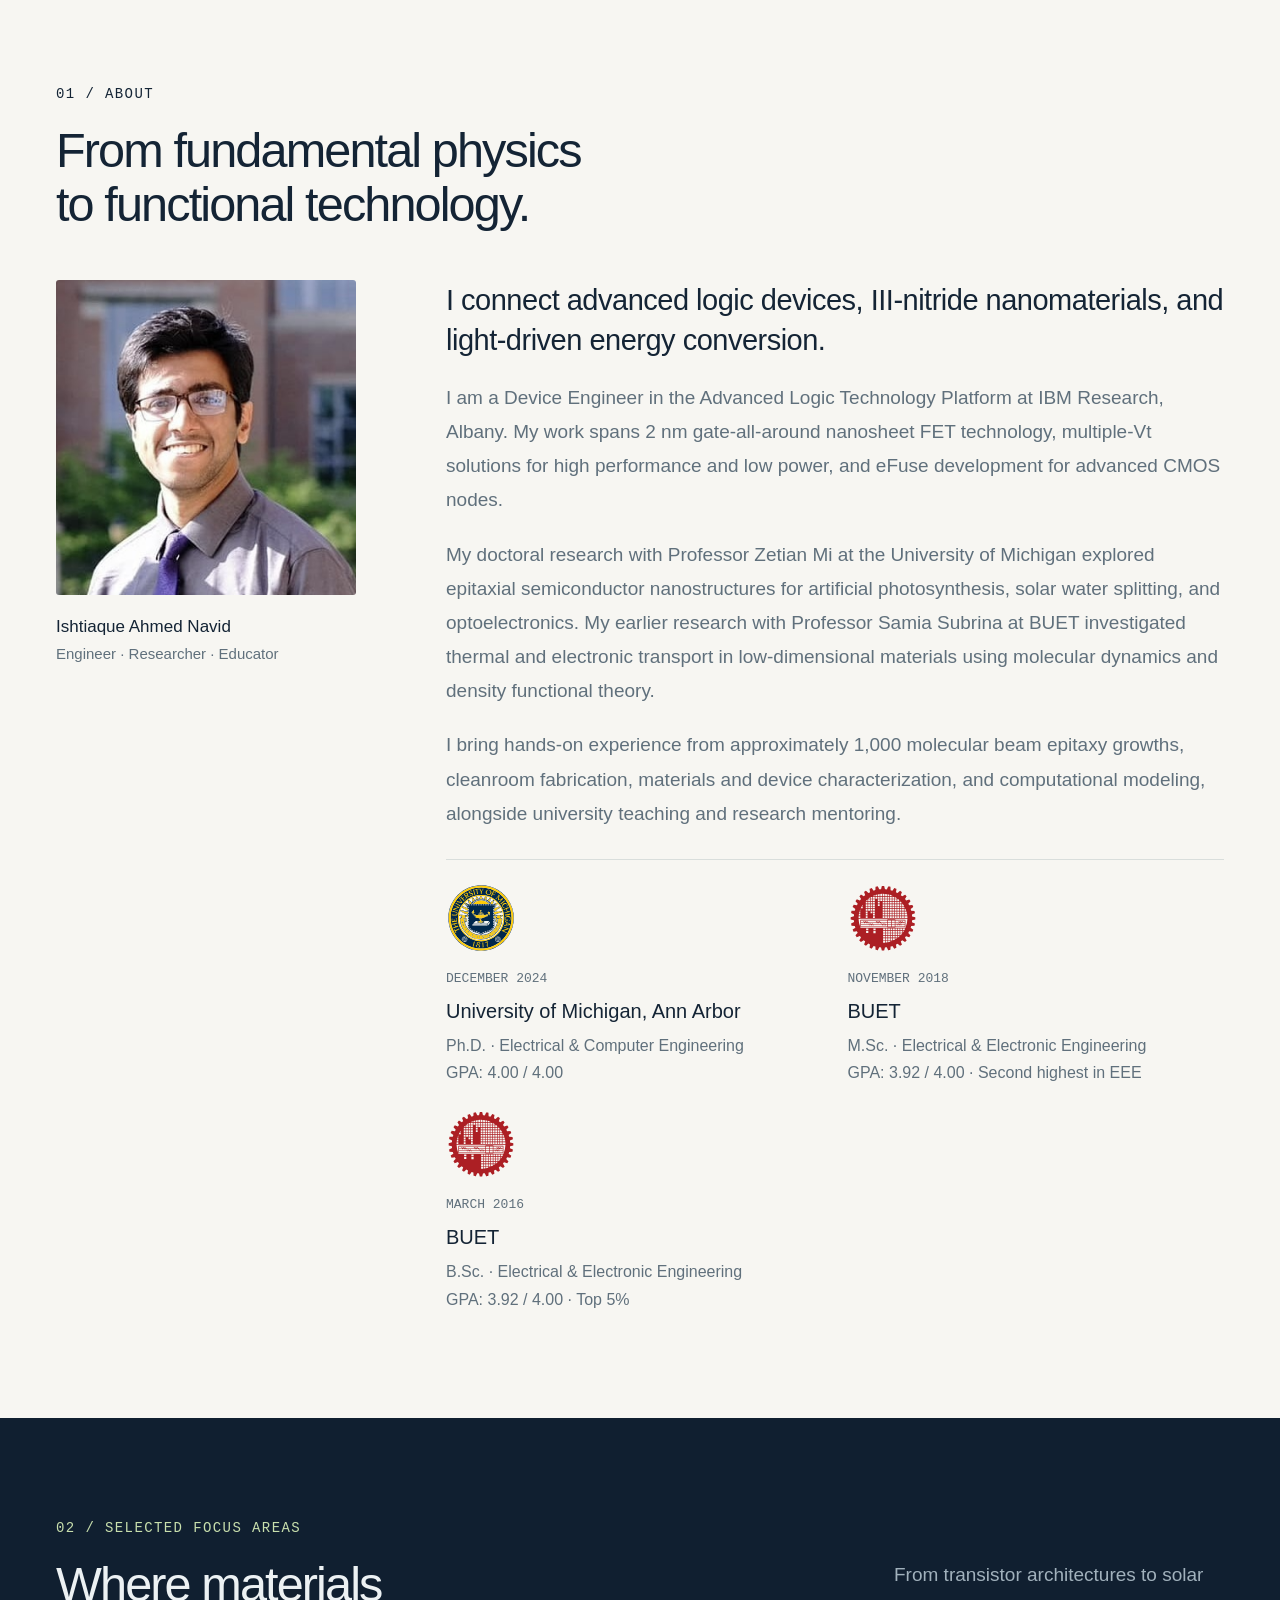
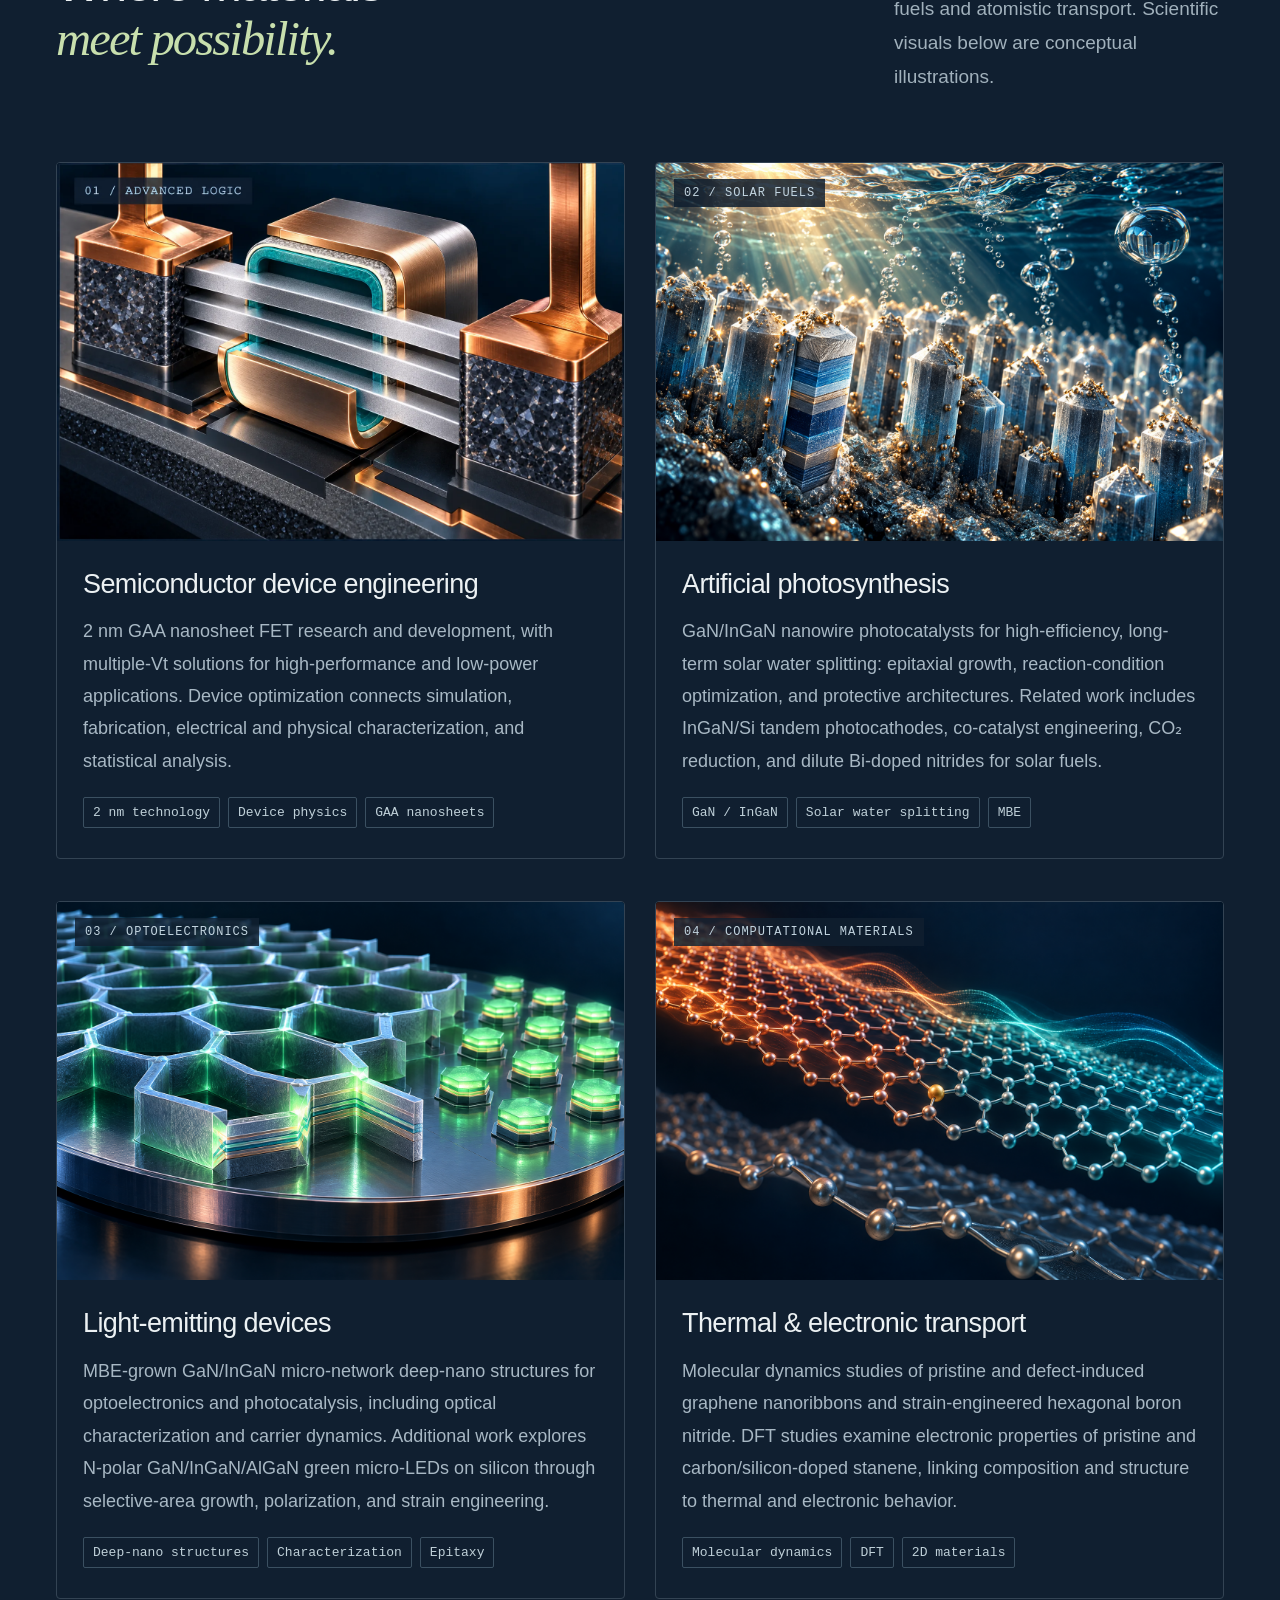
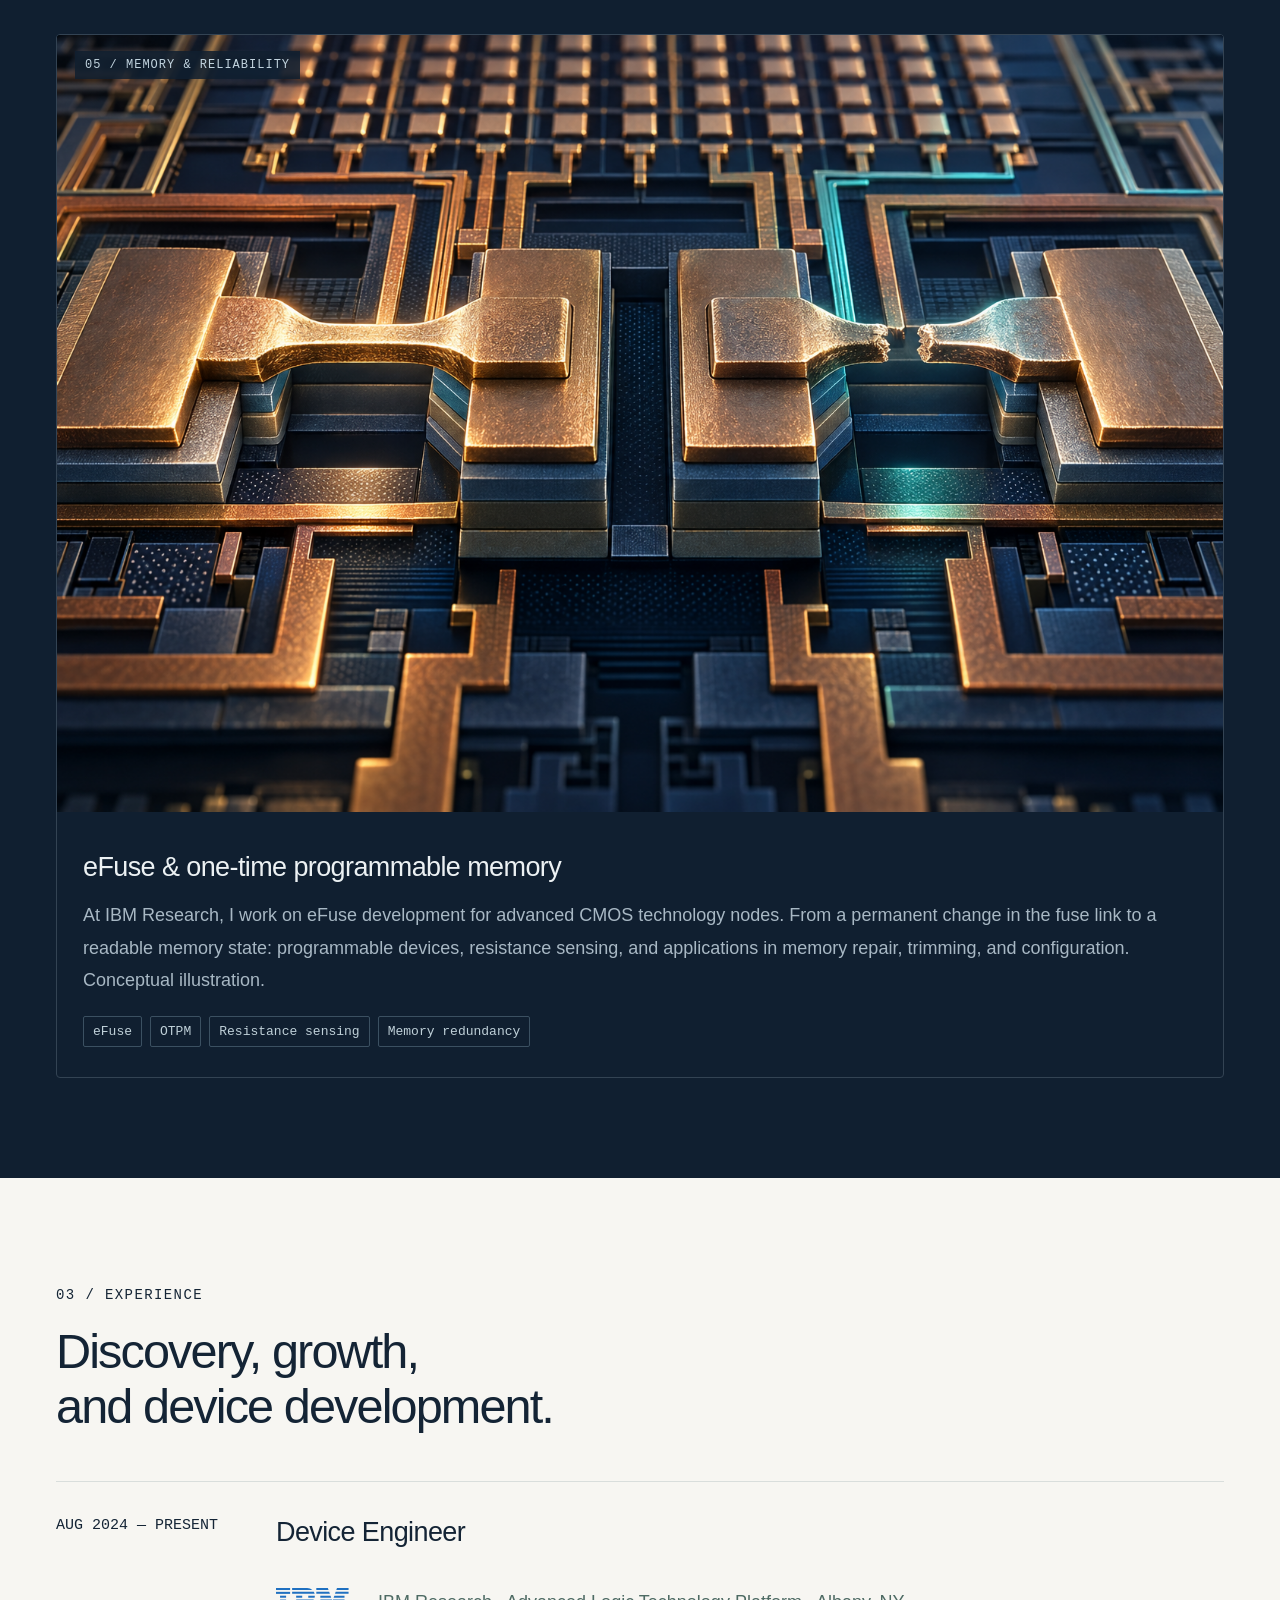
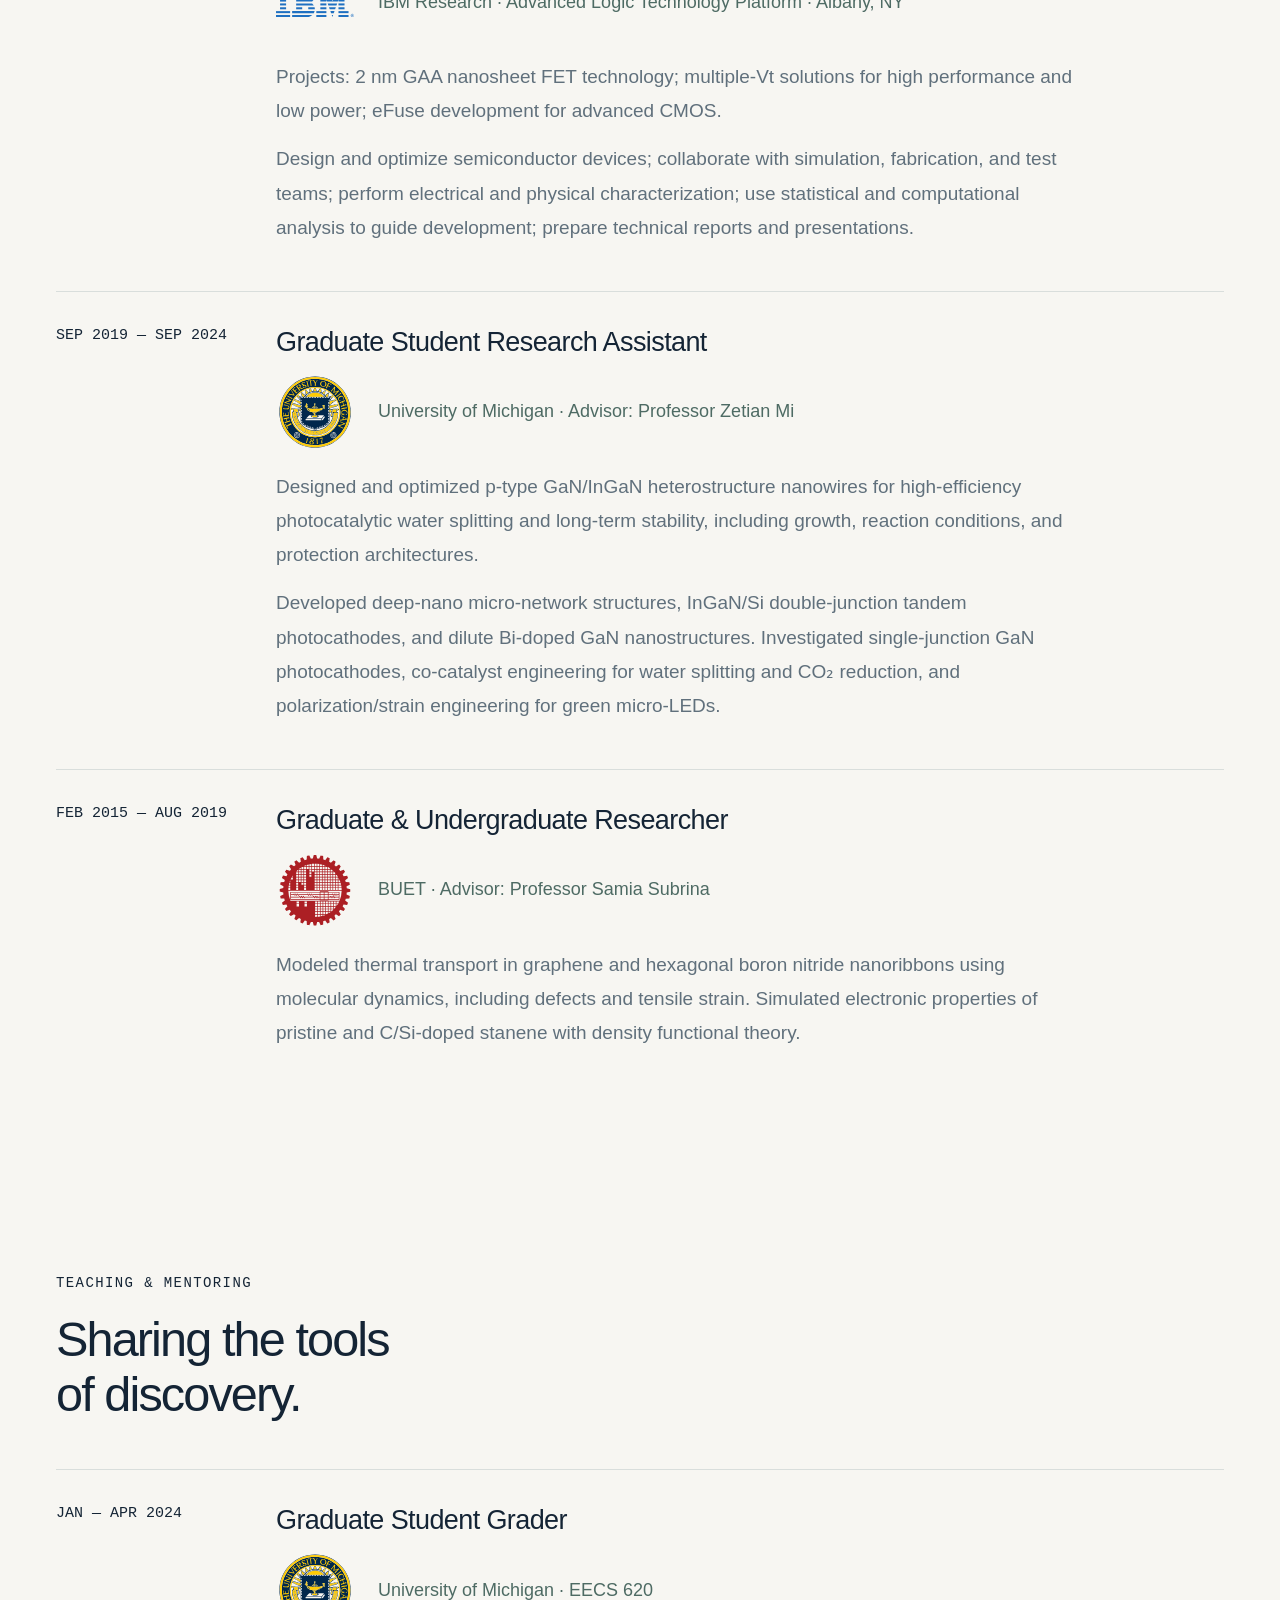
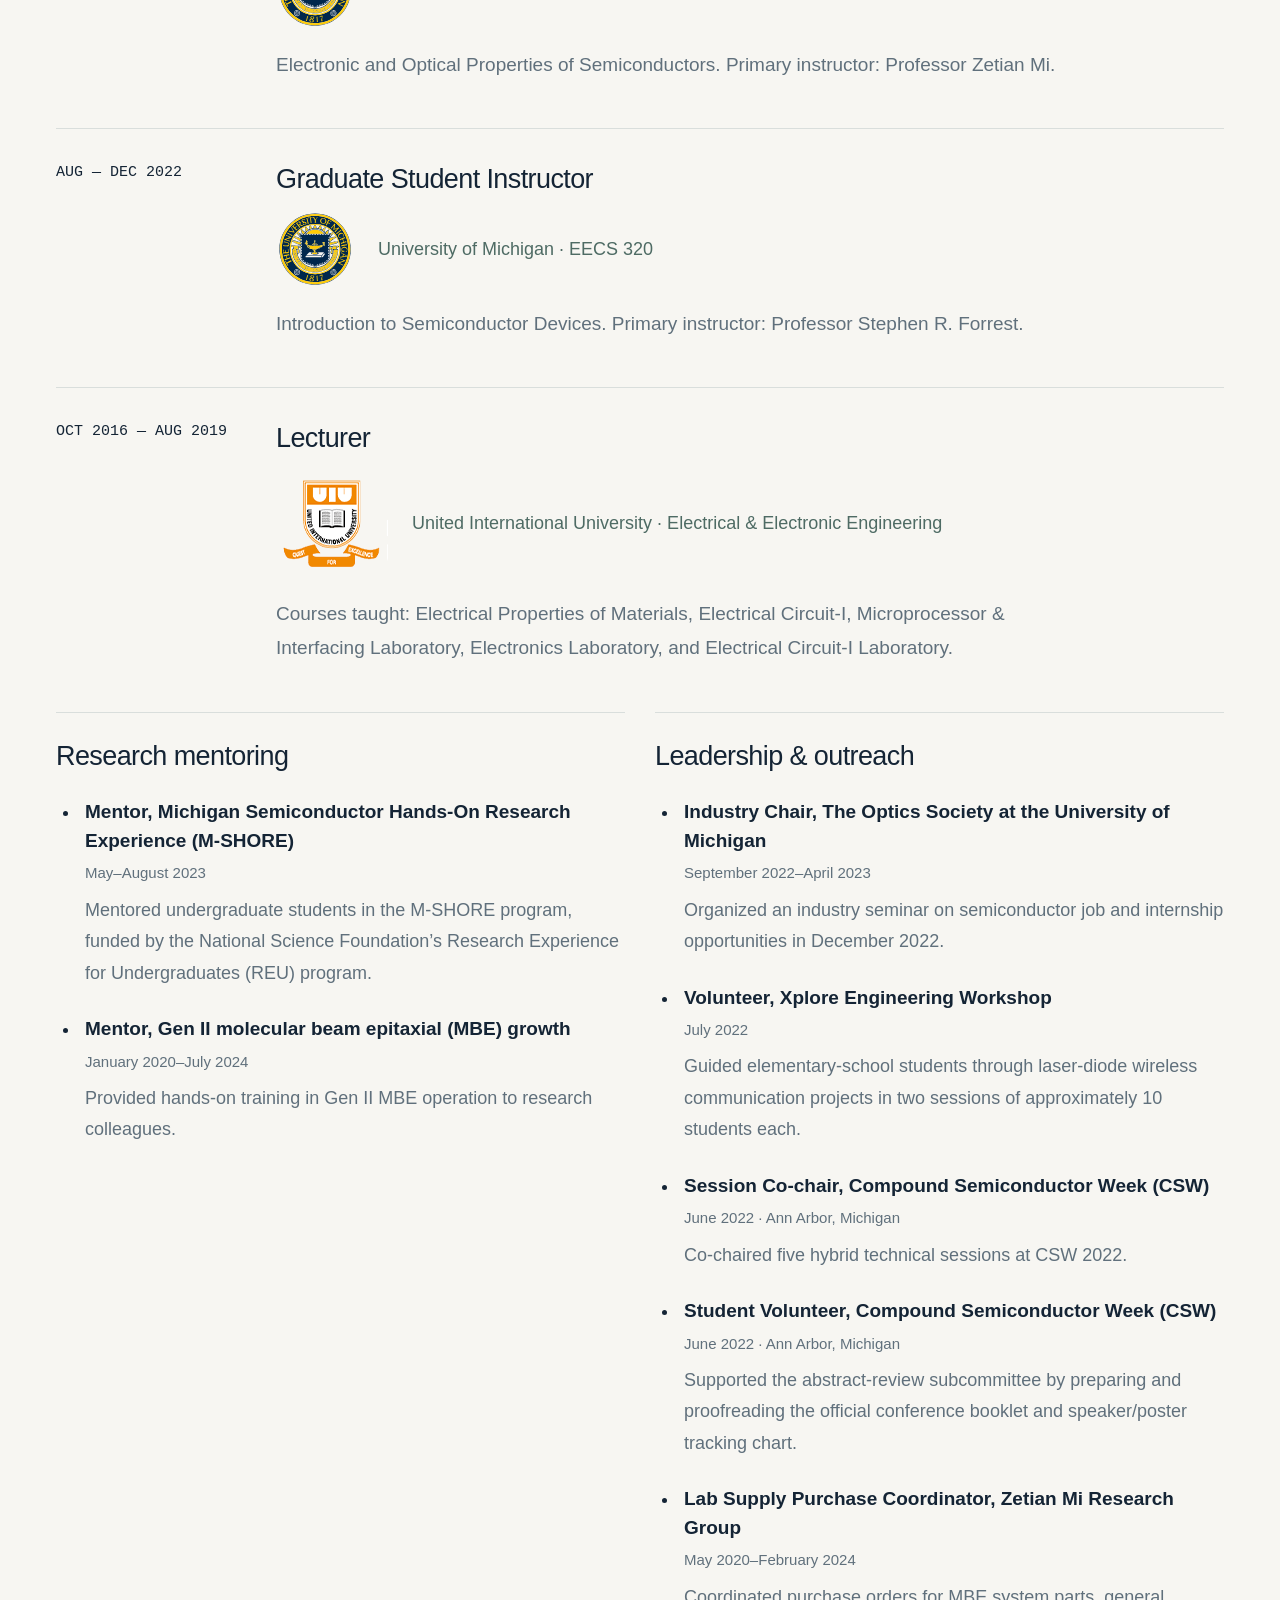
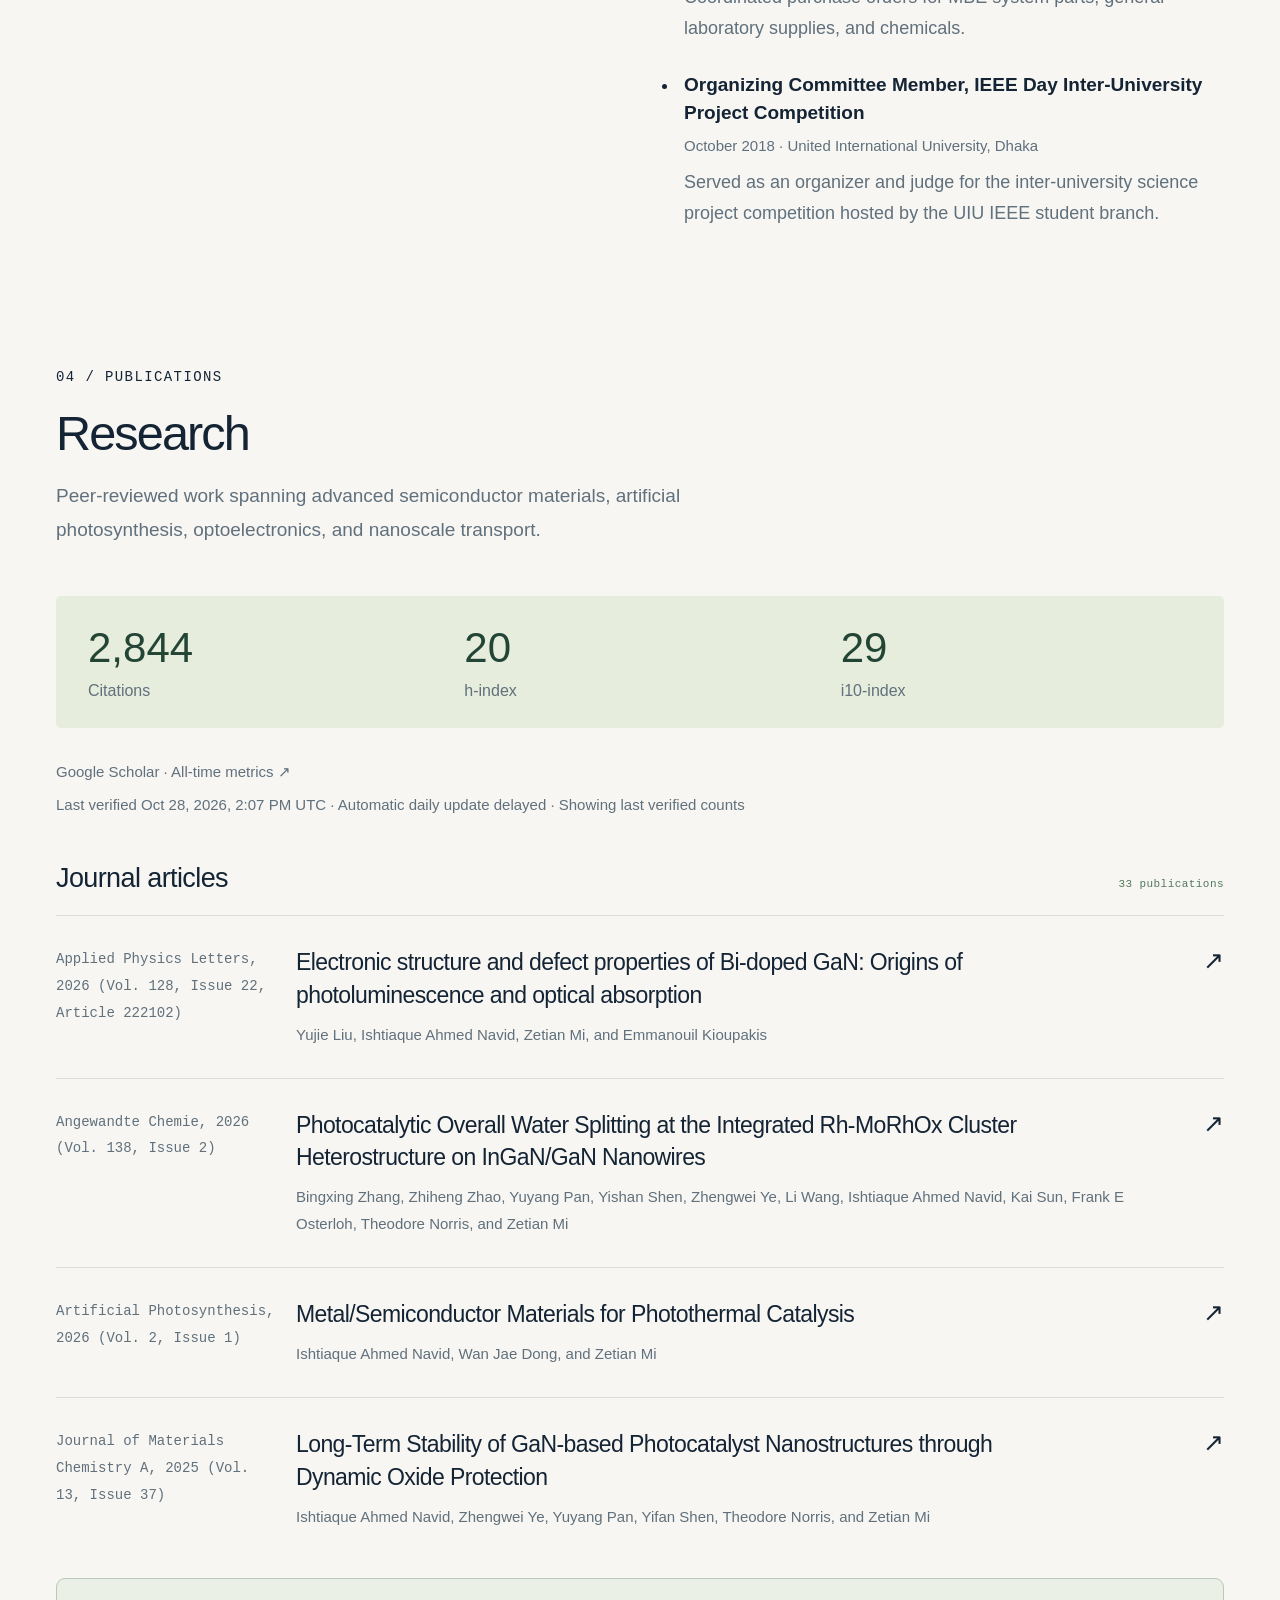
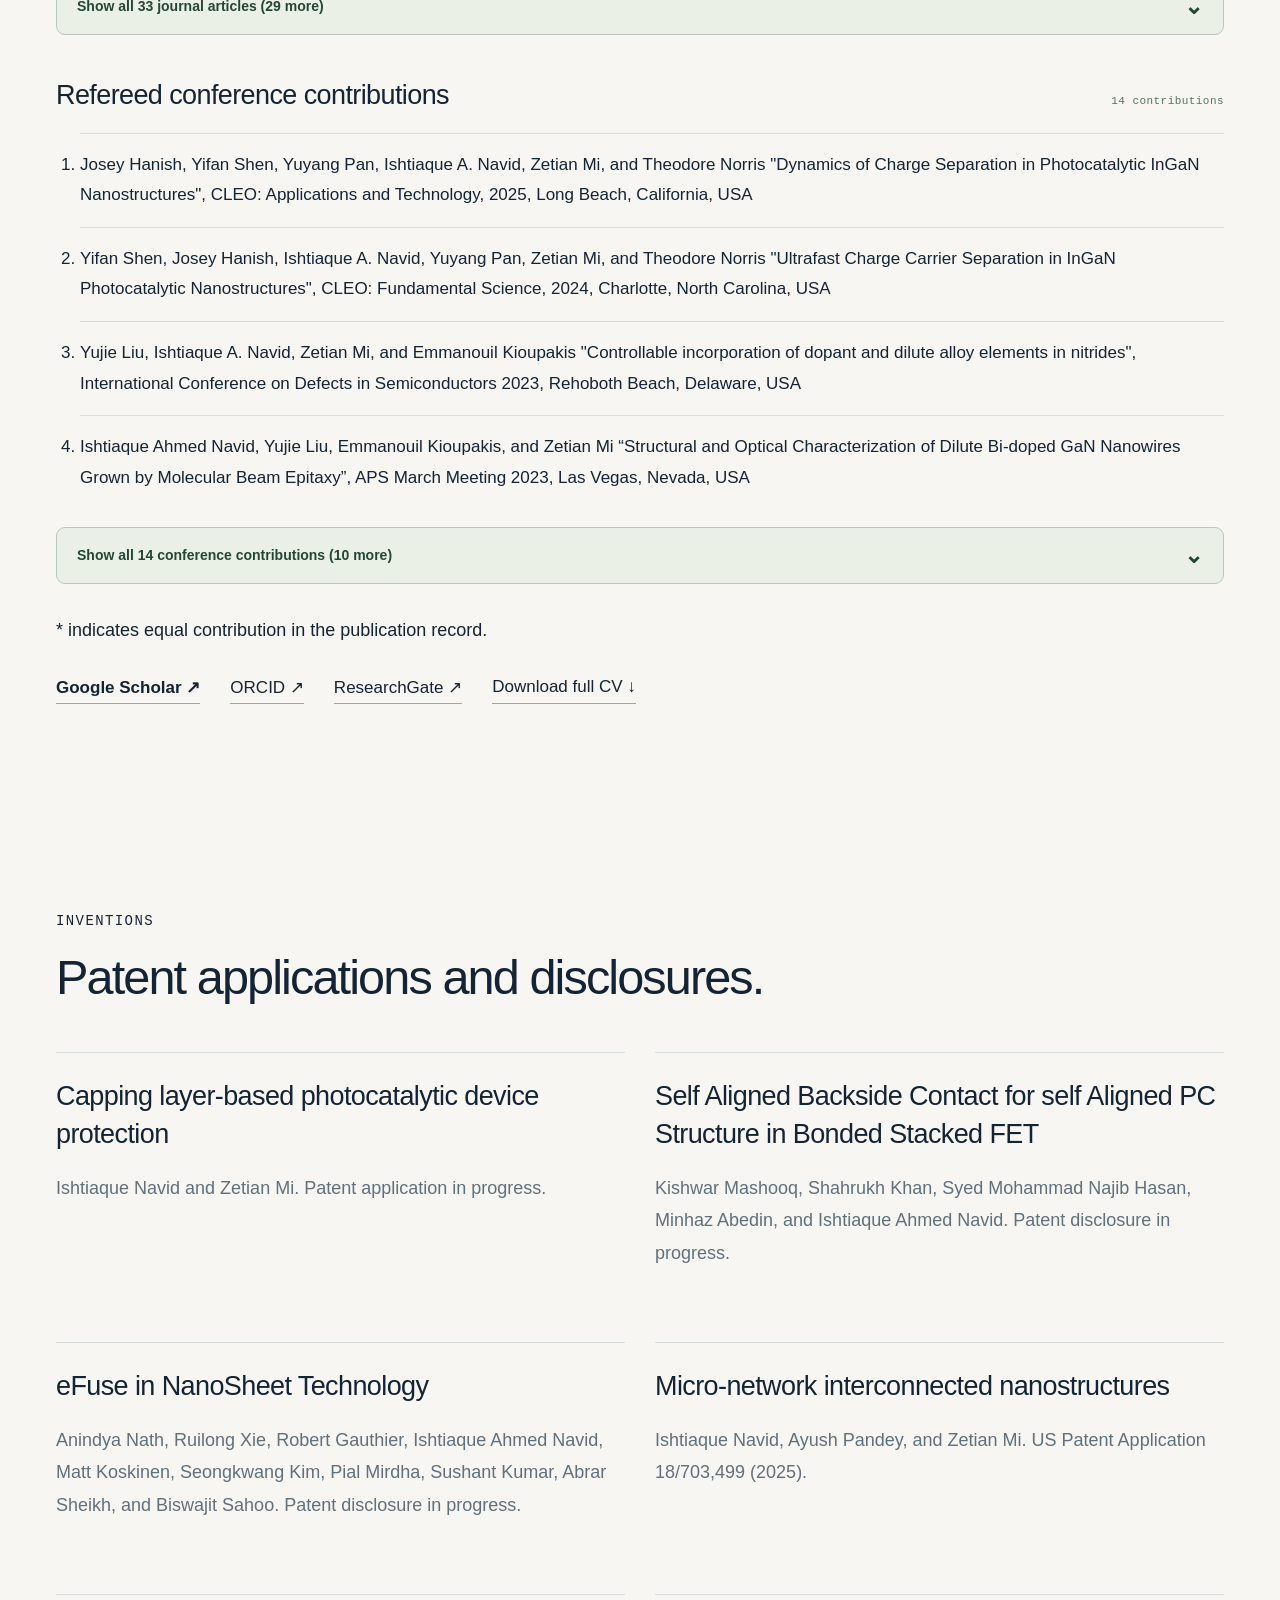
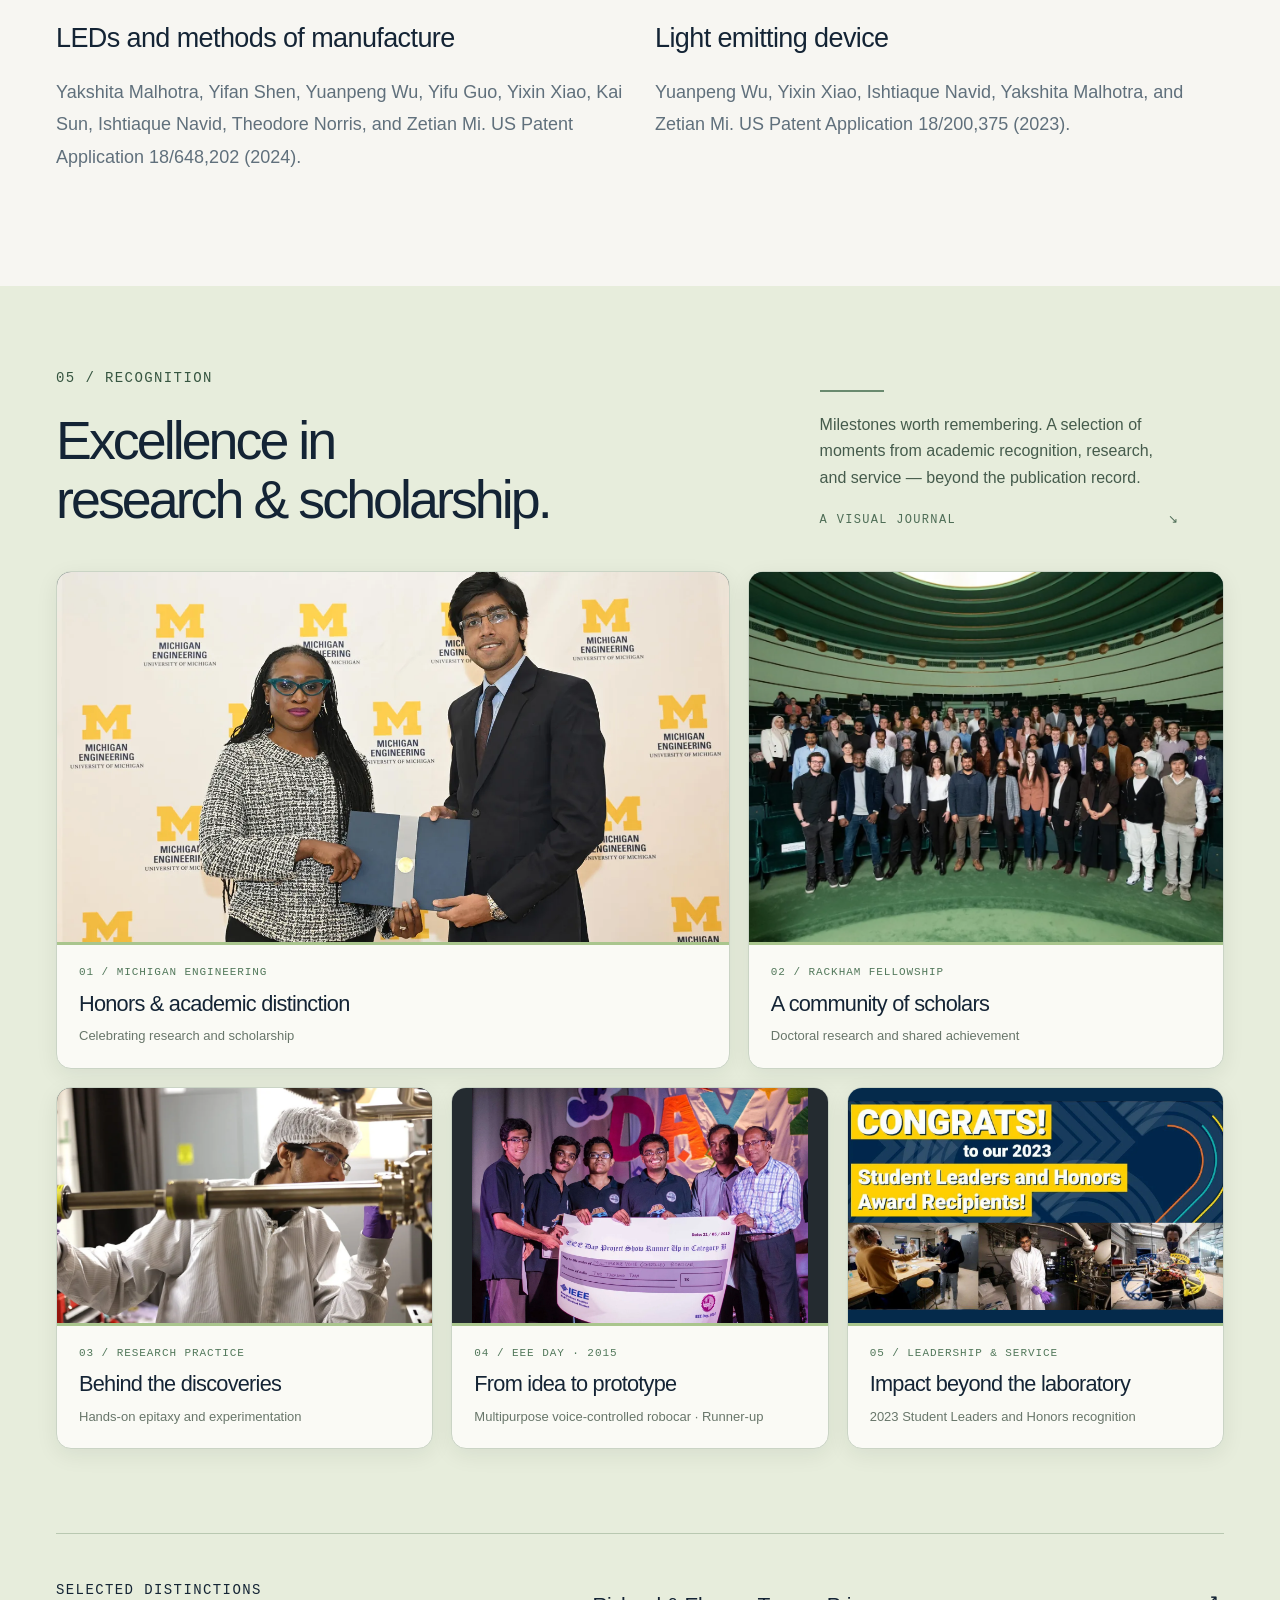
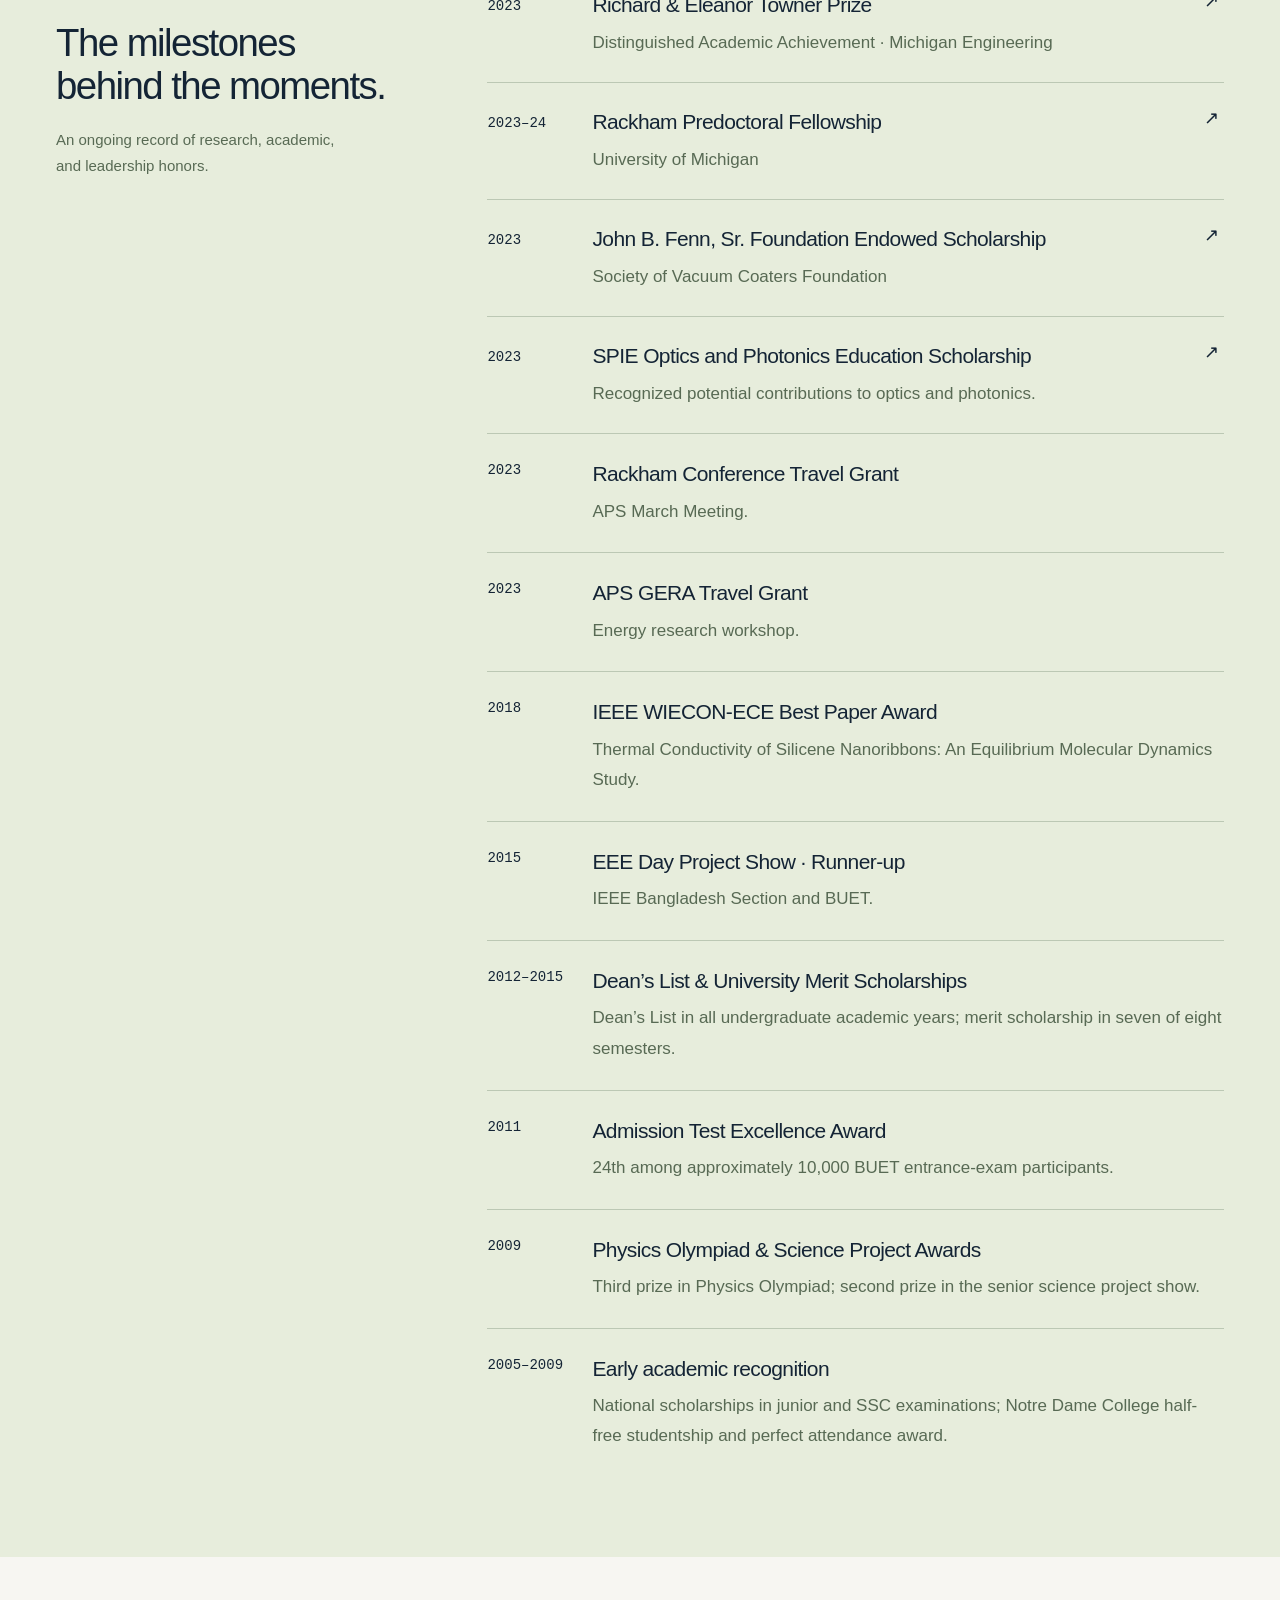
==== commit d9282892: "Correct upper and lower GAA geometry in advanced logic illustration" ====
--- a/index.html
+++ b/index.html
@@ -5,7 +5,7 @@
 <main id="main"><section class="hero wrap" id="home"><div class="hero-top"><span class="eyebrow"><i></i> DEVICE ENGINEER · IBM RESEARCH</span><span class="location">Albany, New York / USA</span></div><div class="hero-grid"><div class="hero-copy"><h1 class="hero-headline"><span class="headline-first">Small scale.</span> <em class="headline-second">Big possibilities.</em></h1><p class="intro">I’m Ishtiaque Ahmed Navid.<br>I explore the physics of materials and engineer the semiconductor devices that turn it into technology.</p><div class="actions"><a class="button" href="#work">Explore my work <span>↘</span></a><a class="text-link" href="assets/Ishtiaque-Ahmed-Navid-CV.pdf" download>Download CV ↓</a><a class="text-link" href="https://www.linkedin.com/in/ishtiaque-ahmed-navid-34773462/" target="_blank" rel="noopener noreferrer">LinkedIn ↗</a></div><div class="hero-credentials"><span>Advanced semiconductor devices</span><span>Ph.D. · University of Michigan</span></div></div><figure class="hero-science research-overview"><div class="figure-top"><span>RESEARCH / FROM MATERIALS TO DEVICES</span></div><div class="original-research-grid"><div class="original-research-panel"><div class="original-research-art art-logic" role="img" aria-label="Metallic gate surrounding stacked nanosheet channels and copper interconnects"></div><div class="original-research-label"><h3>Advanced semiconductors</h3><p>GAA nanosheets · Multi-Vt · eFuse / OTP</p></div></div><div class="original-research-panel"><div class="original-research-art art-energy" role="img" aria-label="Sunlit semiconductor nanowire photocathode in water with rising bubbles"></div><div class="original-research-label"><h3>Light-driven energy</h3><p>GaN / InGaN · Solar fuels · Tandem devices</p></div></div><div class="original-research-panel"><div class="original-research-art art-opto" role="img" aria-label="Faceted nitride nanostructures and glowing blue and green micro-LED array"></div><div class="original-research-label"><h3>Nanostructure optoelectronics</h3><p>Deep-nano networks · Micro-LEDs · MBE</p></div></div><div class="original-research-panel"><div class="original-research-art art-transport" role="img" aria-label="Honeycomb atomic sheet with warm-to-cool transport gradient"></div><div class="original-research-label"><h3>Thermal & electronic transport</h3><p>Graphene · h-BN · Stanene · MD / DFT</p></div></div></div><figcaption><strong>One research journey. Multiple scales of impact.</strong><span>Advanced logic · Solar fuels · Optoelectronics · Atomistic transport</span></figcaption></figure></div><div class="affiliations" aria-label="Professional and academic affiliations"><a href="https://www.ibm.com/research" target="_blank" rel="noopener noreferrer"><img class="institution-logo " src="assets/ibm-logo.svg" alt="IBM logo" loading="lazy"><div><strong>IBM</strong><span>Device Engineer · IBM Research</span></div></a><a href="https://umich.edu" target="_blank" rel="noopener noreferrer"><img class="institution-logo " src="assets/umich-seal.svg" alt="University of Michigan logo" loading="lazy"><div><strong>University of Michigan</strong><span>Ph.D. · Electrical &amp; Computer Engineering</span></div></a><a href="https://www.buet.ac.bd" target="_blank" rel="noopener noreferrer"><img class="institution-logo" src="assets/buet-logo.svg" alt="BUET logo" loading="lazy"><div><strong>BUET</strong><span>B.Sc. &amp; M.Sc. · Electrical &amp; Electronic Engineering</span></div></a></div><div class="topic-strip"><span>DEVICE PHYSICS</span><span>III-NITRIDES</span><span>EPITAXY</span><span>OPTOELECTRONICS</span><span>NANOSCALE TRANSPORT</span></div></section>
 <section class="about wrap" id="about"><div class="section-title"><span class="eyebrow">01 / ABOUT</span><h2>From fundamental physics<br>to functional technology.</h2></div><div class="about-grid"><figure class="portrait"><img src="assets/profile.jpg" alt="Ishtiaque Ahmed Navid" loading="lazy"><figcaption>Ishtiaque Ahmed Navid<br><span>Engineer · Researcher · Educator</span></figcaption></figure><div class="about-copy"><p class="large">I connect advanced logic devices, III-nitride nanomaterials, and light-driven energy conversion.</p><p>I am a Device Engineer in the Advanced Logic Technology Platform at IBM Research, Albany. My work spans 2 nm gate-all-around nanosheet FET technology, multiple-Vt solutions for high performance and low power, and eFuse development for advanced CMOS nodes.</p><p>My doctoral research with Professor Zetian Mi at the University of Michigan explored epitaxial semiconductor nanostructures for artificial photosynthesis, solar water splitting, and optoelectronics. My earlier research with Professor Samia Subrina at BUET investigated thermal and electronic transport in low-dimensional materials using molecular dynamics and density functional theory.</p><p>I bring hands-on experience from approximately 1,000 molecular beam epitaxy growths, cleanroom fabrication, materials and device characterization, and computational modeling, alongside university teaching and research mentoring.</p><div class="education"><div><img class="institution-logo education-logo" src="assets/umich-seal.svg" alt="University of Michigan logo" loading="lazy"><span>DECEMBER 2024</span><strong>University of Michigan, Ann Arbor</strong><small>Ph.D. · Electrical &amp; Computer Engineering<br>GPA: 4.00 / 4.00</small></div><div class="buet-degrees"><img class="institution-logo education-logo" src="assets/buet-logo.svg" alt="BUET logo" loading="lazy"><span>NOVEMBER 2018</span><strong>BUET</strong><small>M.Sc. · Electrical &amp; Electronic Engineering<br>GPA: 3.92 / 4.00 · Second highest in EEE</small></div><div><img class="institution-logo education-logo" src="assets/buet-logo.svg" alt="BUET logo" loading="lazy"><span>MARCH 2016</span><strong>BUET</strong><small>B.Sc. · Electrical &amp; Electronic Engineering<br>GPA: 3.92 / 4.00 · Top 5%</small></div></div></div></div></section>
 <section class="research" id="work"><div class="wrap"><div class="section-title"><span class="eyebrow">02 / SELECTED FOCUS AREAS</span><h2>Where materials<br><em>meet possibility.</em></h2><p>From transistor architectures to solar fuels and atomistic transport. Scientific visuals below are conceptual illustrations.</p></div><div class="work-grid">
-<article class="work-card"><div class="work-image"><img src="assets/focus-logic-continuous.webp" alt="Stacked channels in a conceptual GAA transistor" loading="lazy"><span>01 / ADVANCED LOGIC</span></div><div class="work-copy"><h3>Semiconductor device engineering</h3><p>2 nm GAA nanosheet FET research and development, with multiple-Vt solutions for high-performance and low-power applications. Device optimization connects simulation, fabrication, electrical and physical characterization, and statistical analysis.</p><div class="tags"><span>2 nm technology</span><span>Device physics</span><span>GAA nanosheets</span></div></div></article>
+<article class="work-card"><div class="work-image"><img src="assets/focus-logic-corrected.webp" alt="Conceptual advanced logic nanosheet device with continuous upper and lower gate-stack interfaces" loading="lazy"></div><div class="work-copy"><h3>Semiconductor device engineering</h3><p>2 nm GAA nanosheet FET research and development, with multiple-Vt solutions for high-performance and low-power applications. Device optimization connects simulation, fabrication, electrical and physical characterization, and statistical analysis.</p><div class="tags"><span>2 nm technology</span><span>Device physics</span><span>GAA nanosheets</span></div></div></article>
 <article class="work-card"><div class="work-image"><img src="assets/focus-solar-original.webp" alt="Conceptual light-driven water splitting with semiconductor nanostructures" loading="lazy"><span>02 / SOLAR FUELS</span></div><div class="work-copy"><h3>Artificial photosynthesis</h3><p>GaN/InGaN nanowire photocatalysts for high-efficiency, long-term solar water splitting: epitaxial growth, reaction-condition optimization, and protective architectures. Related work includes InGaN/Si tandem photocathodes, co-catalyst engineering, CO₂ reduction, and dilute Bi-doped nitrides for solar fuels.</p><div class="tags"><span>GaN / InGaN</span><span>Solar water splitting</span><span>MBE</span></div></div></article>
 <article class="work-card"><div class="work-image"><img src="assets/focus-opto-original.webp" alt="Conceptual GaN and InGaN nanowire heterostructures" loading="lazy"><span>03 / OPTOELECTRONICS</span></div><div class="work-copy"><h3>Light-emitting devices</h3><p>MBE-grown GaN/InGaN micro-network deep-nano structures for optoelectronics and photocatalysis, including optical characterization and carrier dynamics. Additional work explores N-polar GaN/InGaN/AlGaN green micro-LEDs on silicon through selective-area growth, polarization, and strain engineering.</p><div class="tags"><span>Deep-nano structures</span><span>Characterization</span><span>Epitaxy</span></div></div></article>
 <article class="work-card"><div class="work-image"><img src="assets/focus-transport-original.webp" alt="Conceptual thermal and electronic transport in an atomistic lattice" loading="lazy"><span>04 / COMPUTATIONAL MATERIALS</span></div><div class="work-copy"><h3>Thermal & electronic transport</h3><p>Molecular dynamics studies of pristine and defect-induced graphene nanoribbons and strain-engineered hexagonal boron nitride. DFT studies examine electronic properties of pristine and carbon/silicon-doped stanene, linking composition and structure to thermal and electronic behavior.</p><div class="tags"><span>Molecular dynamics</span><span>DFT</span><span>2D materials</span></div></div></article>
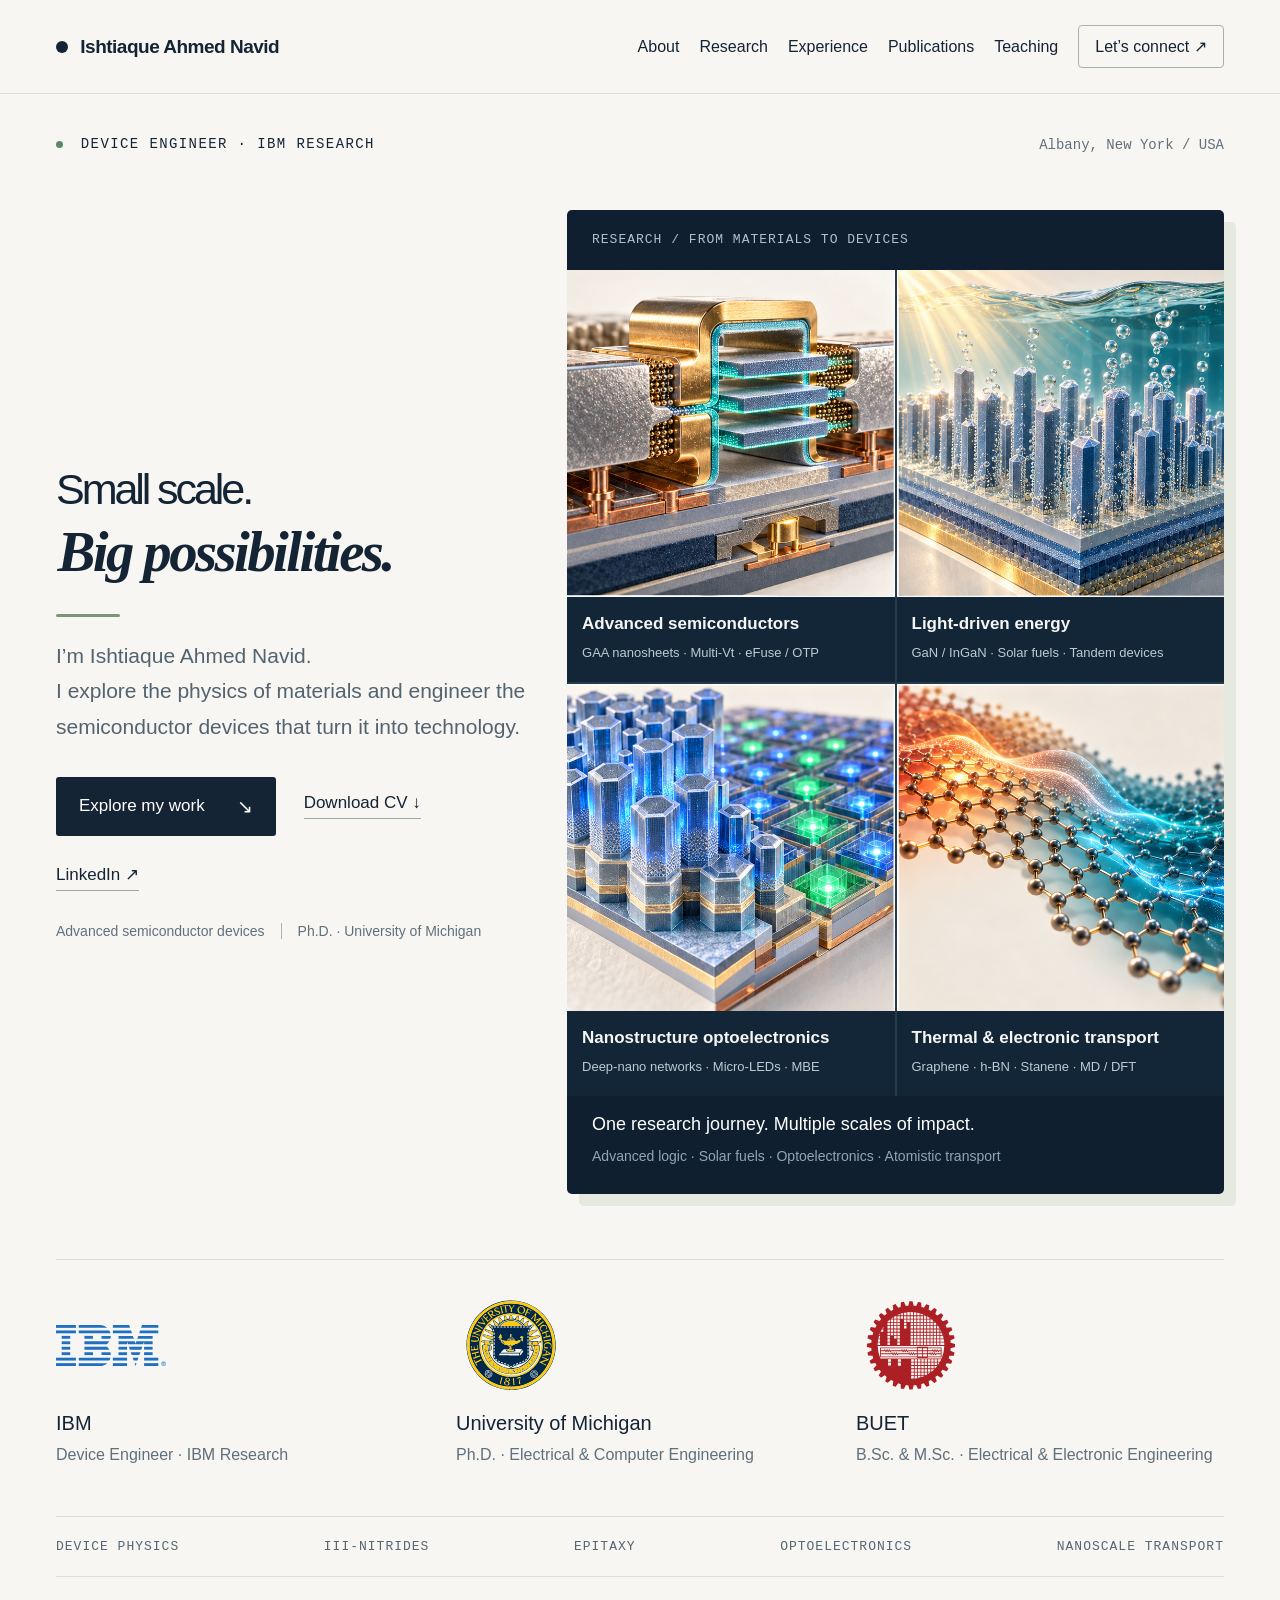
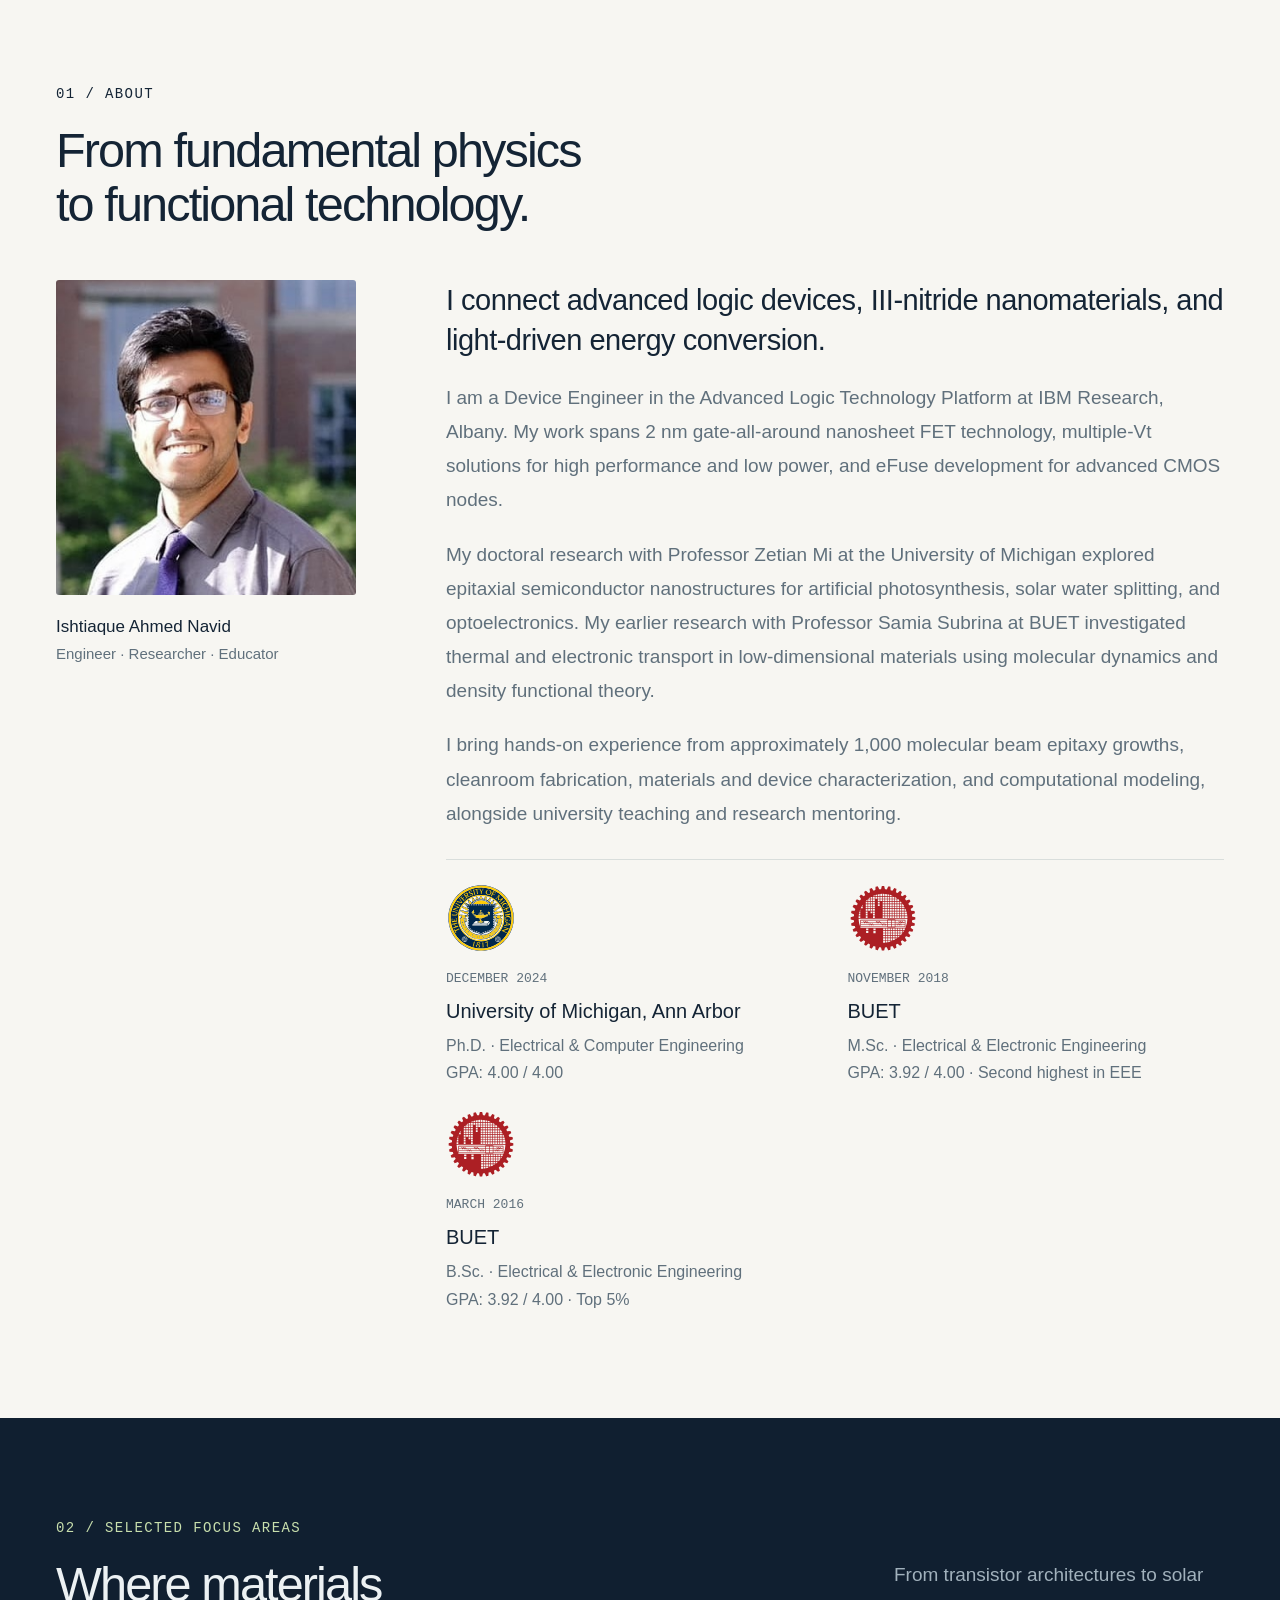
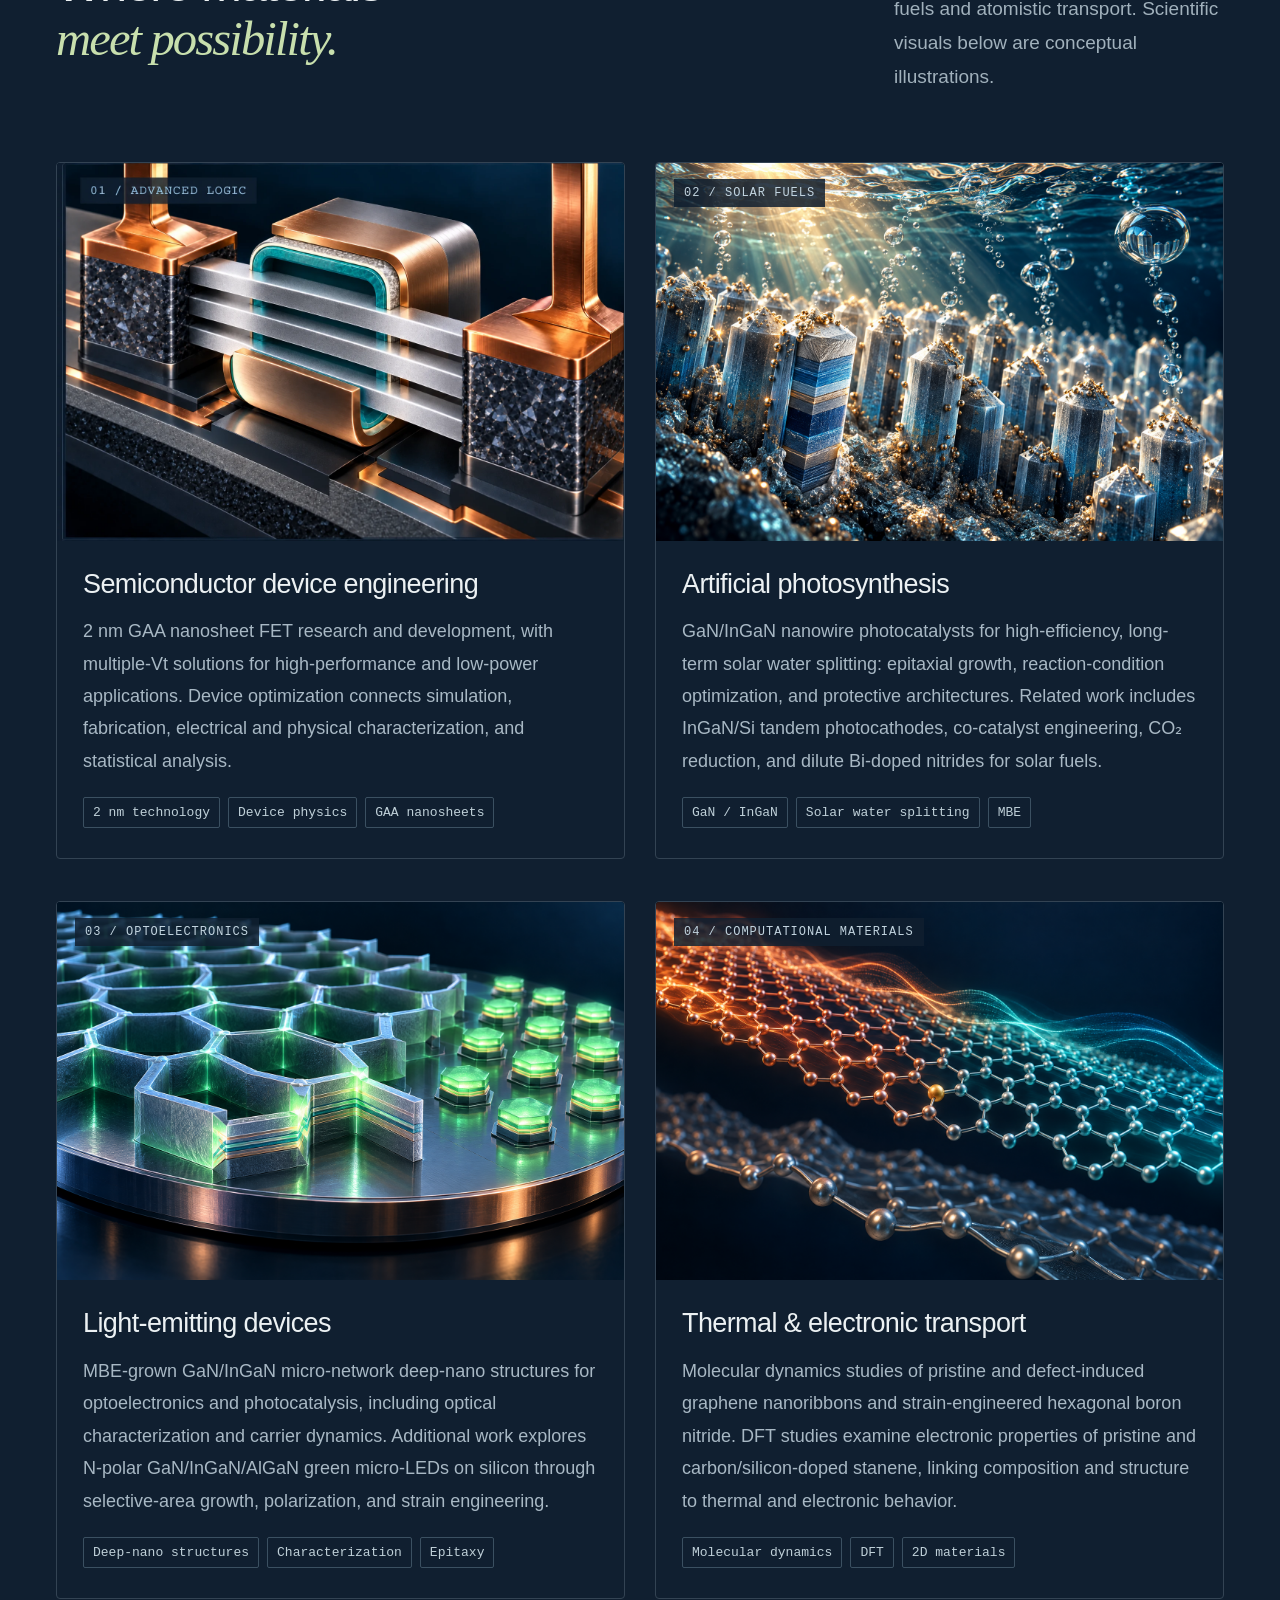
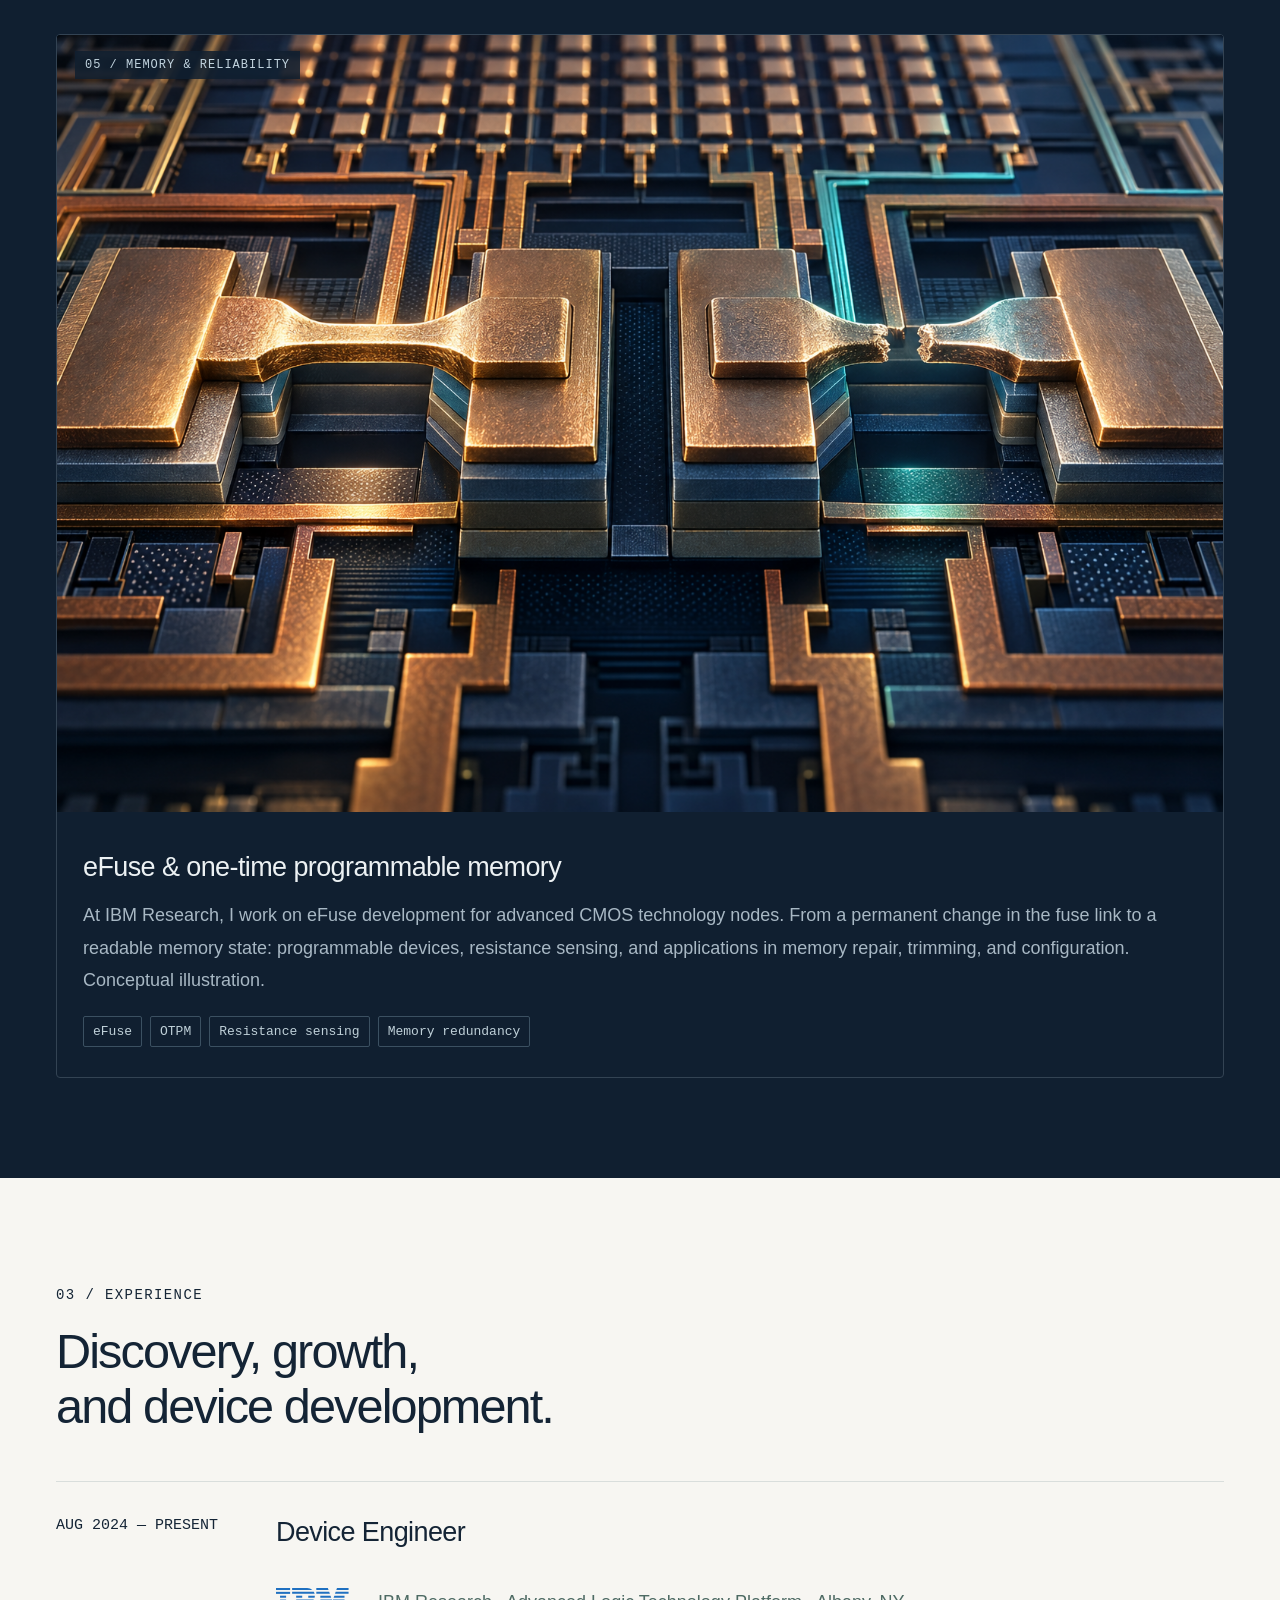
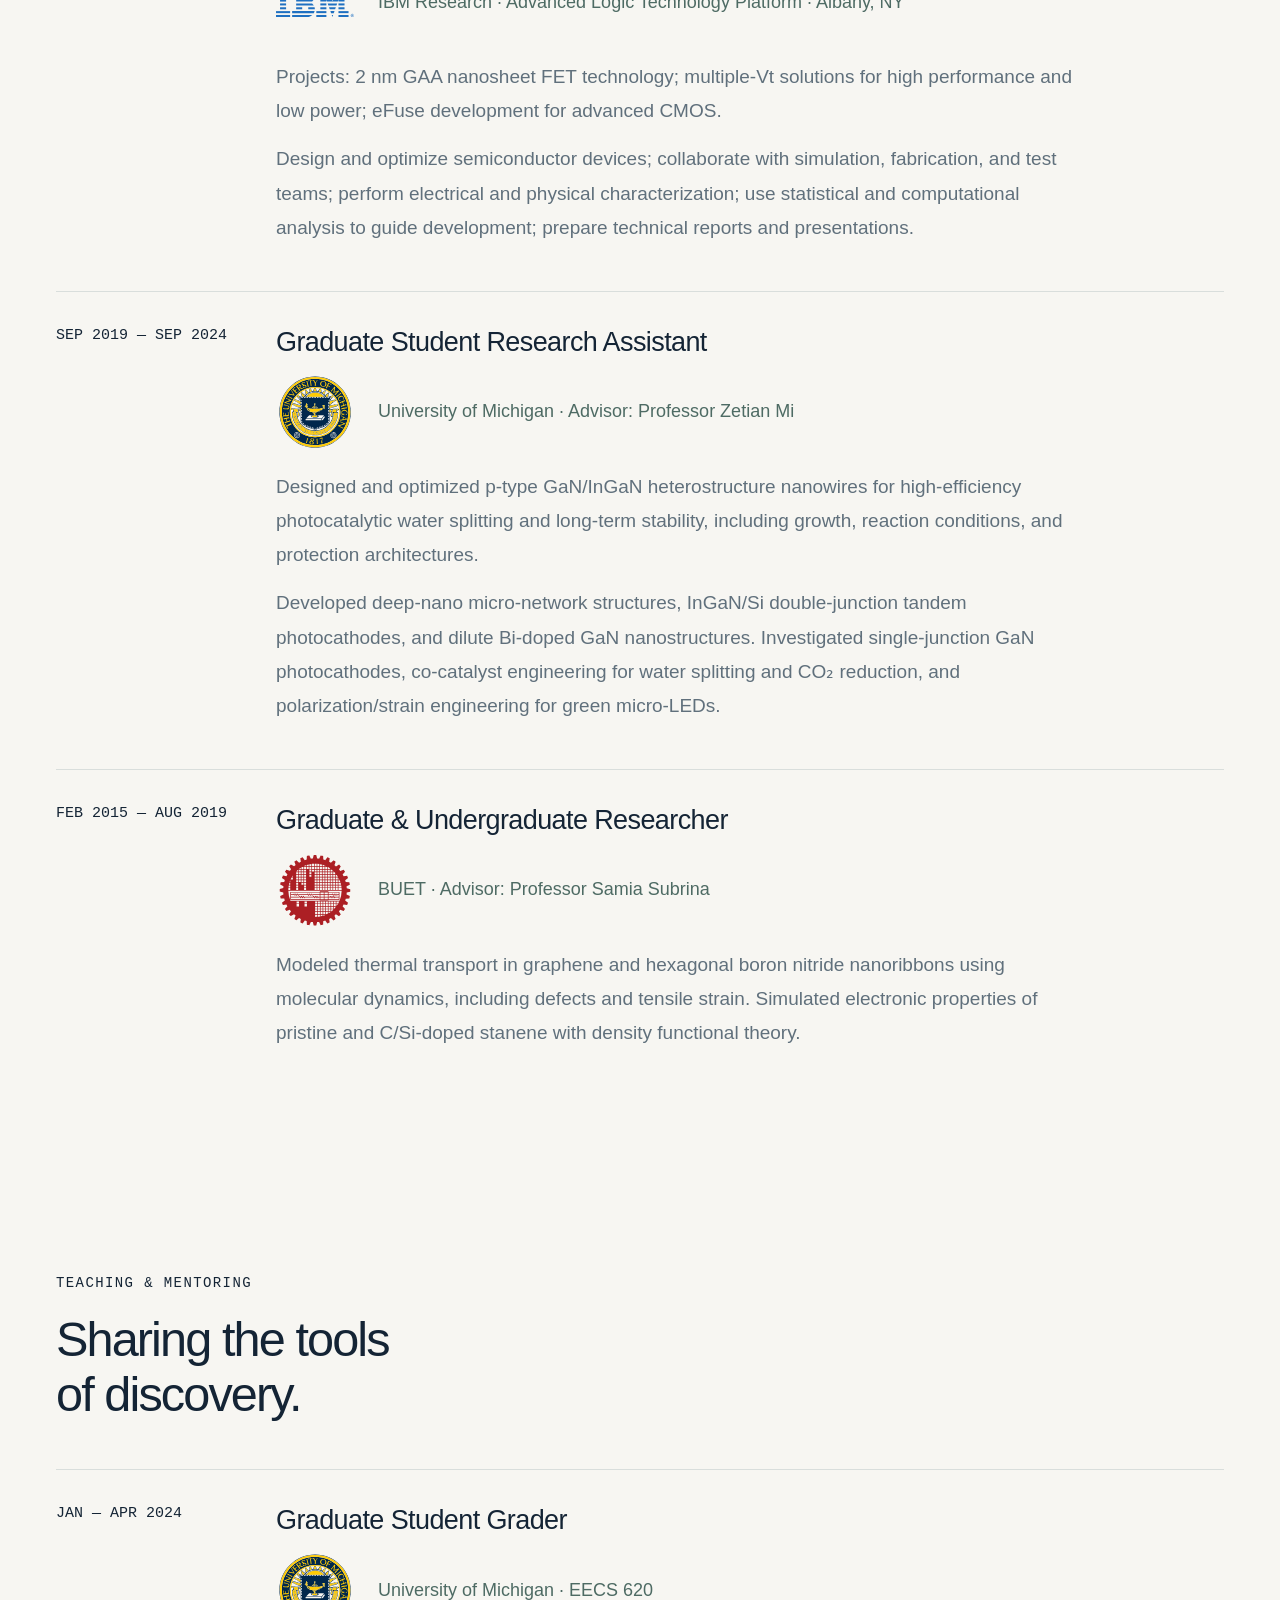
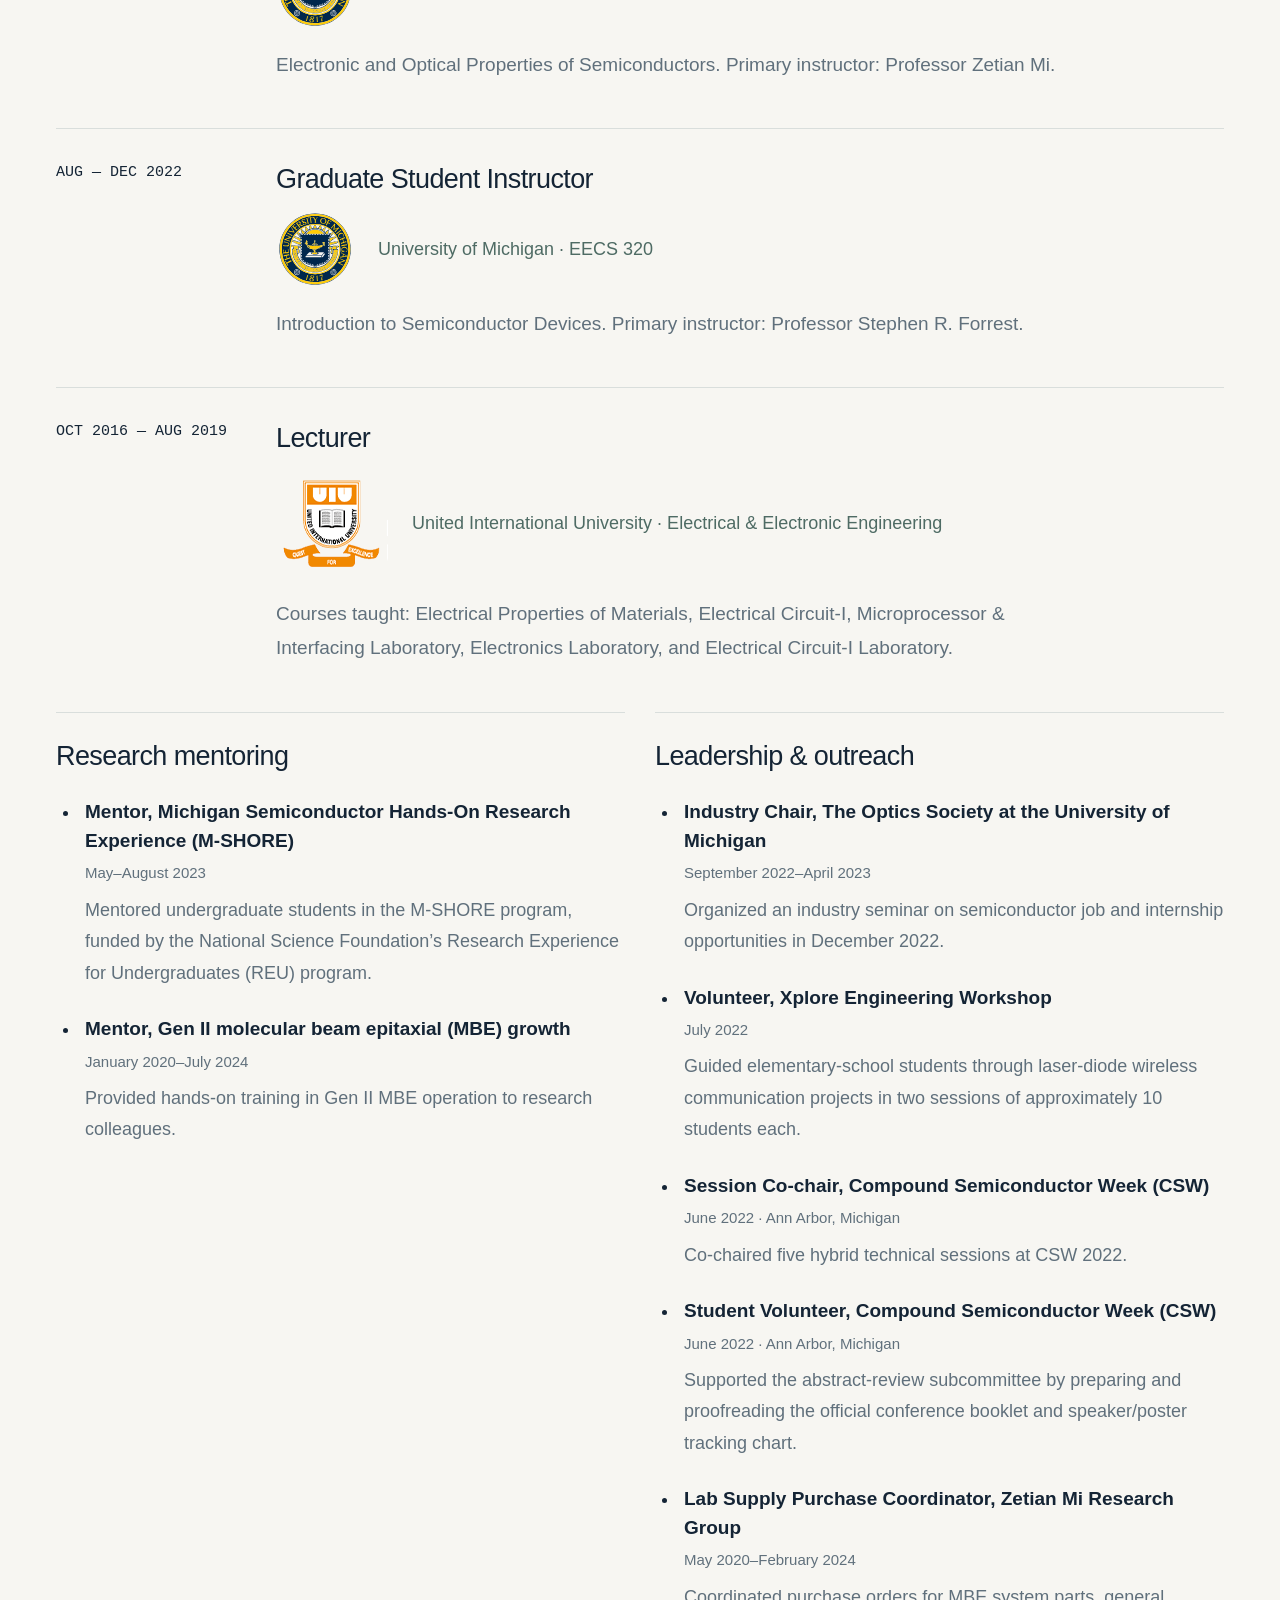
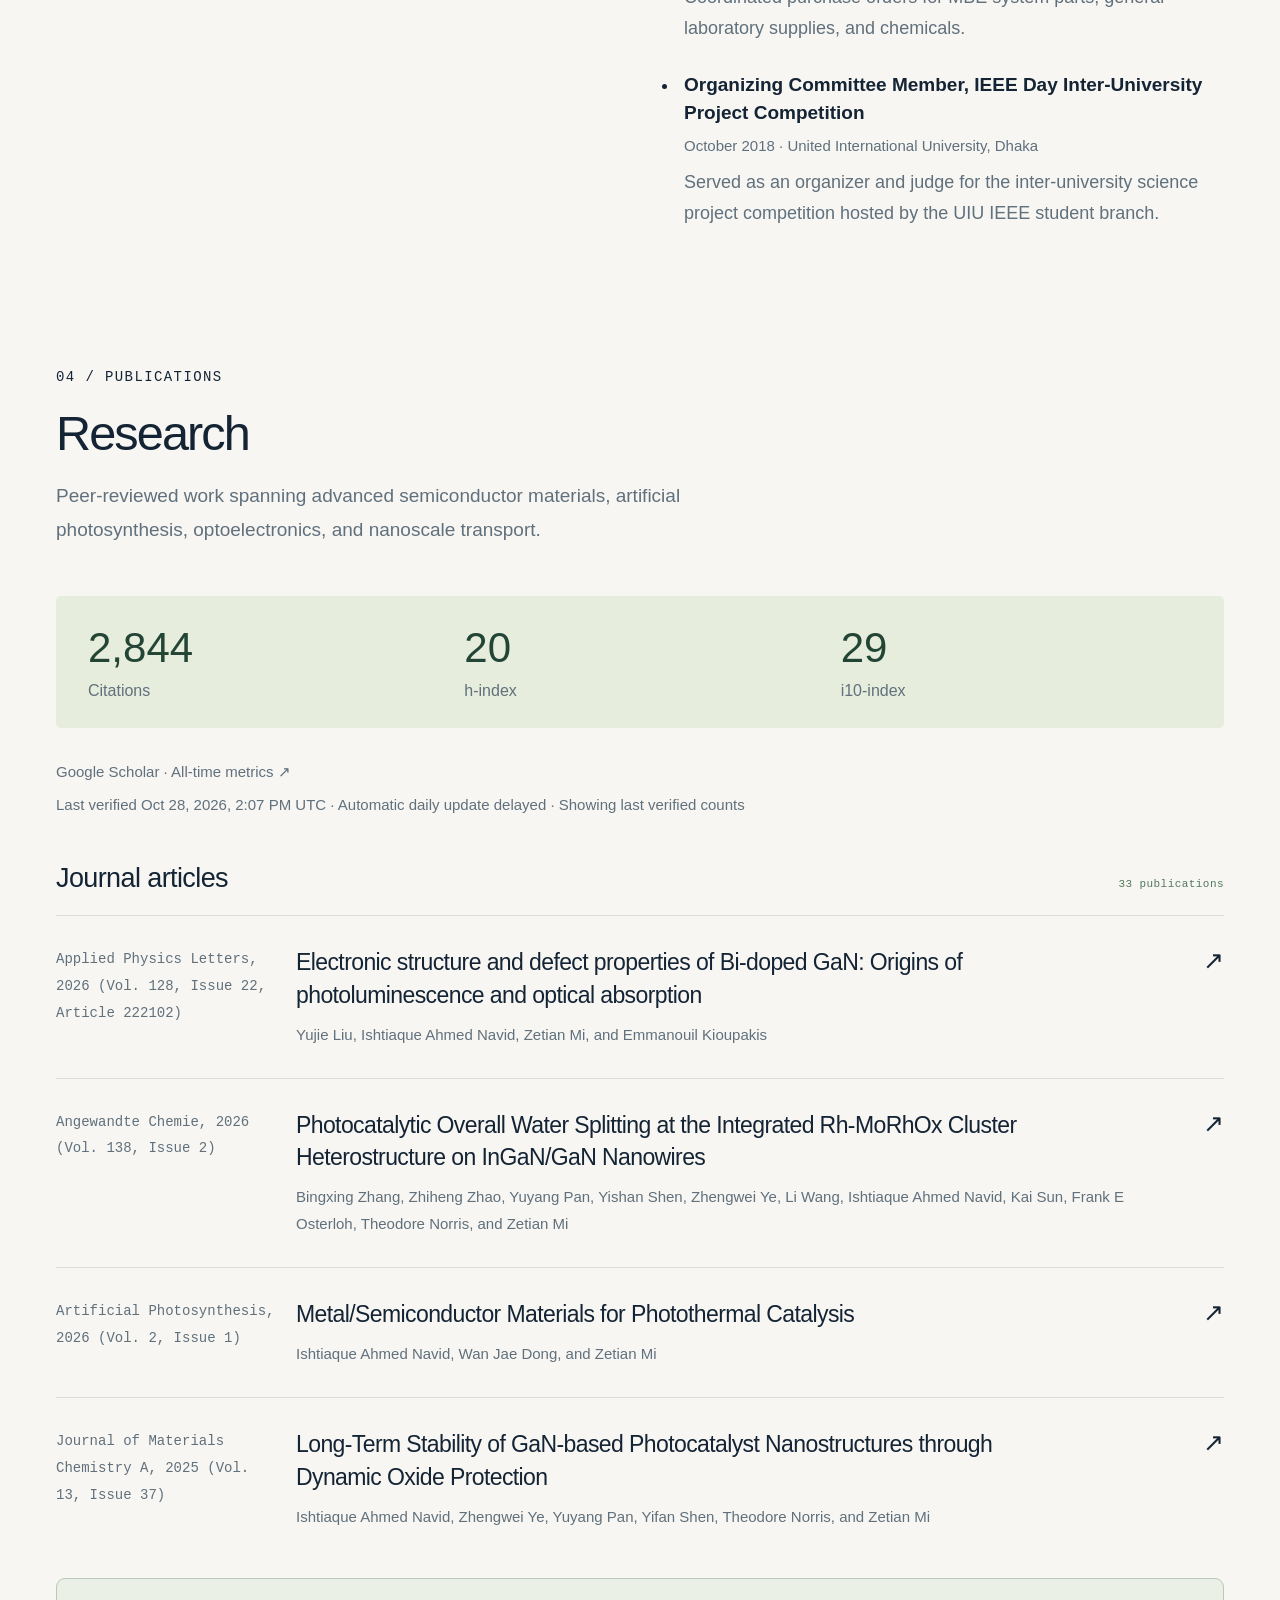
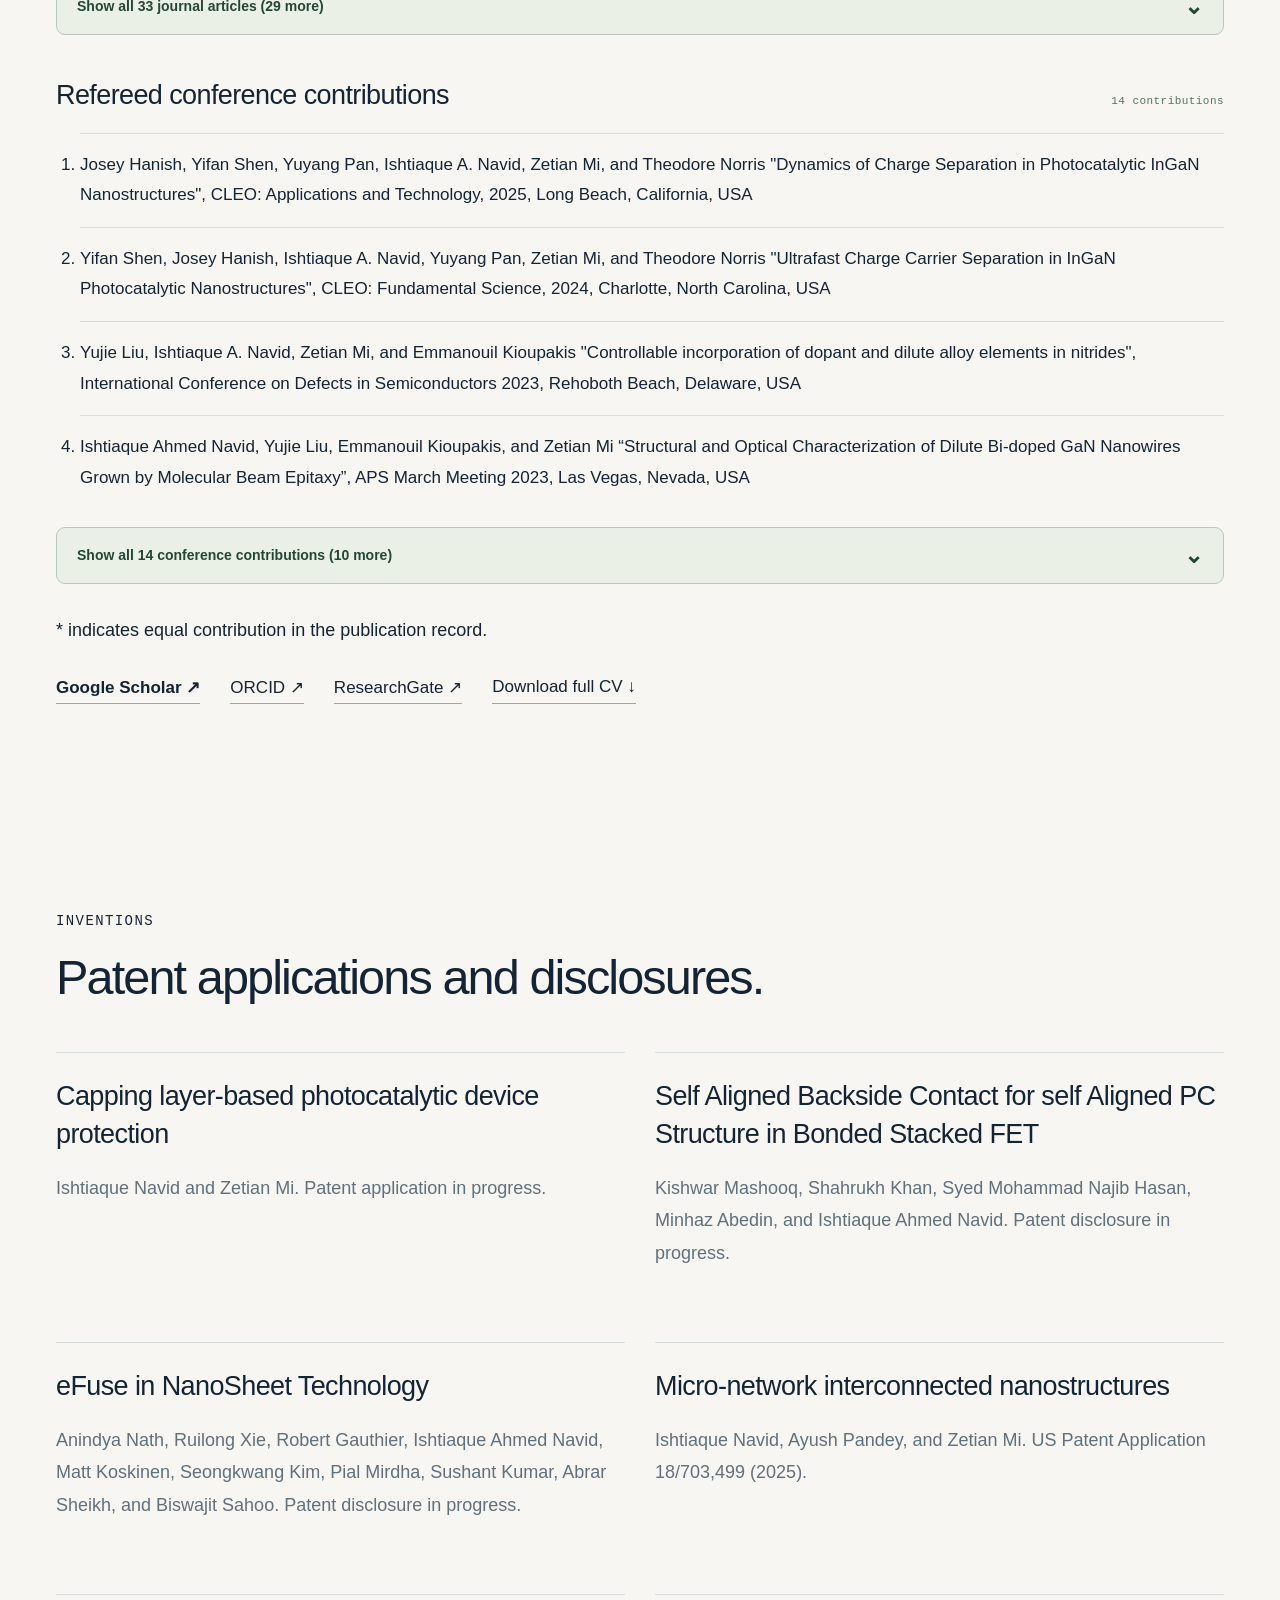
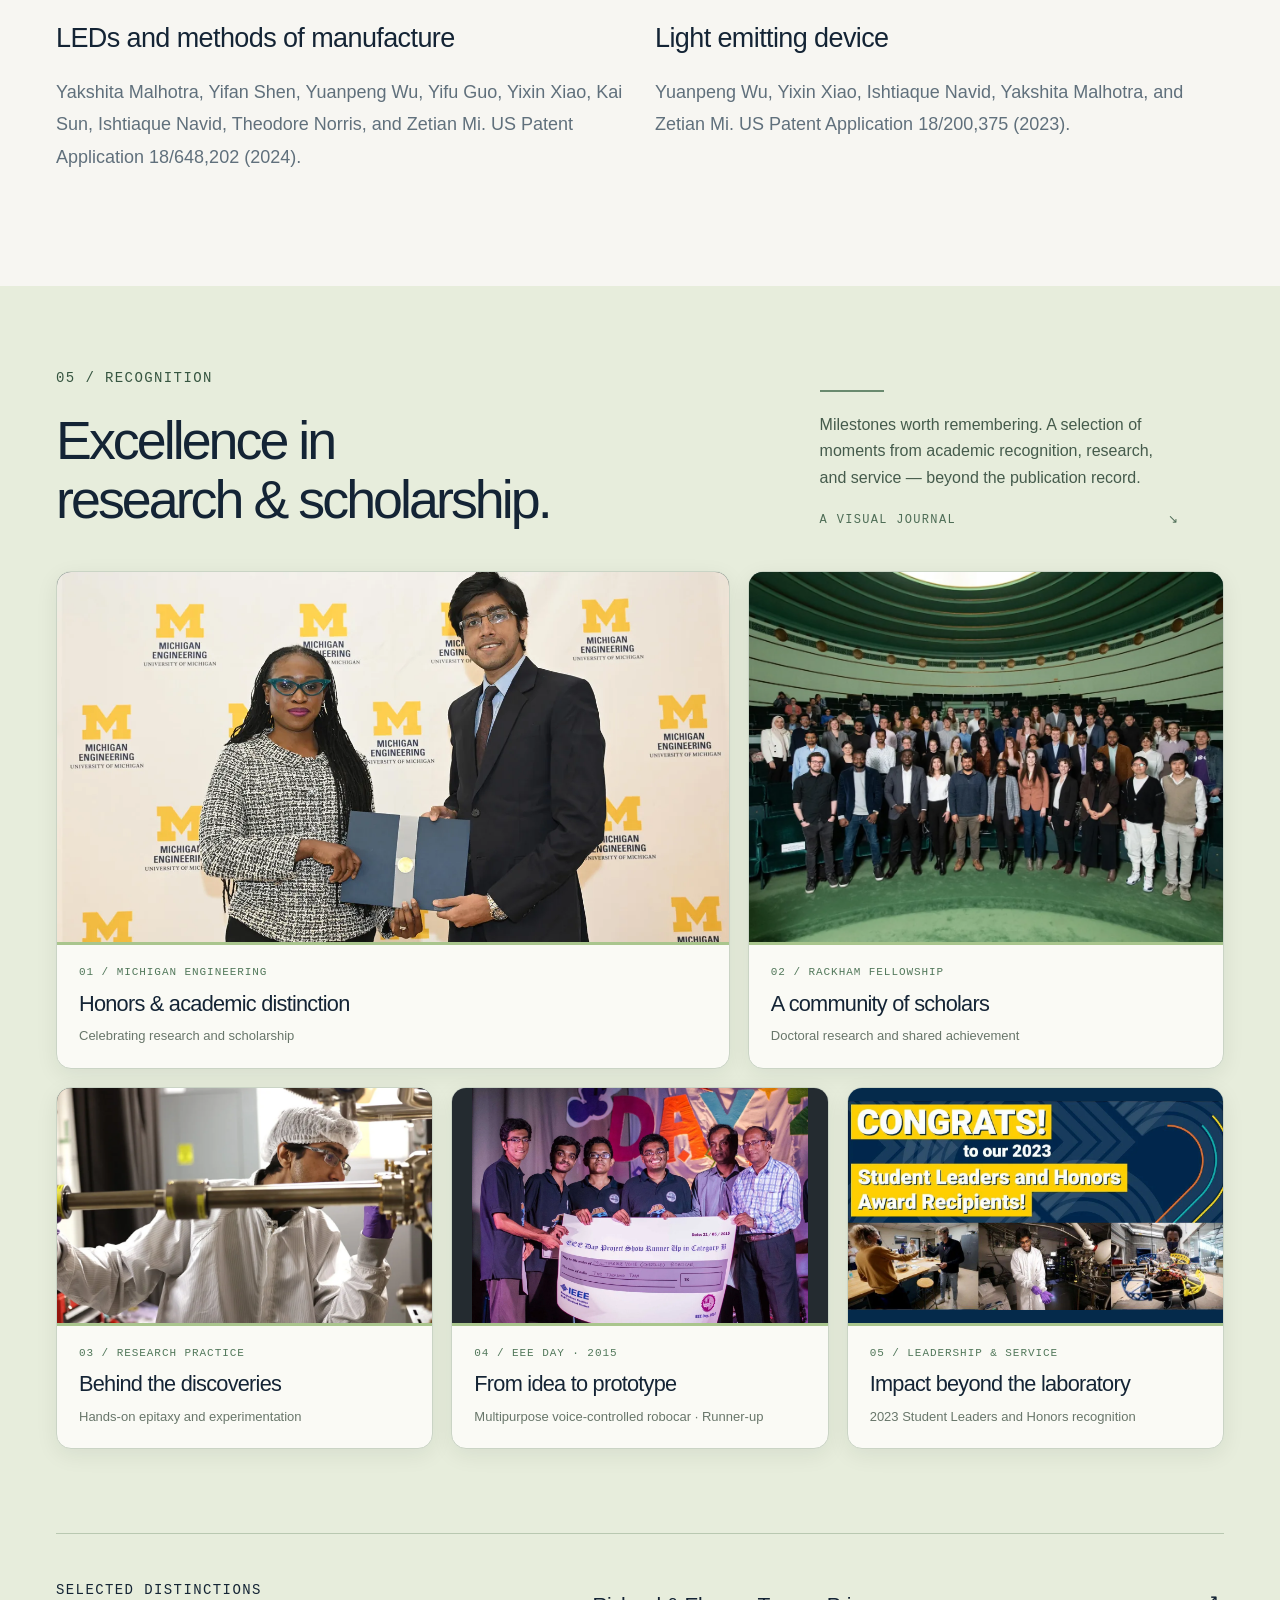
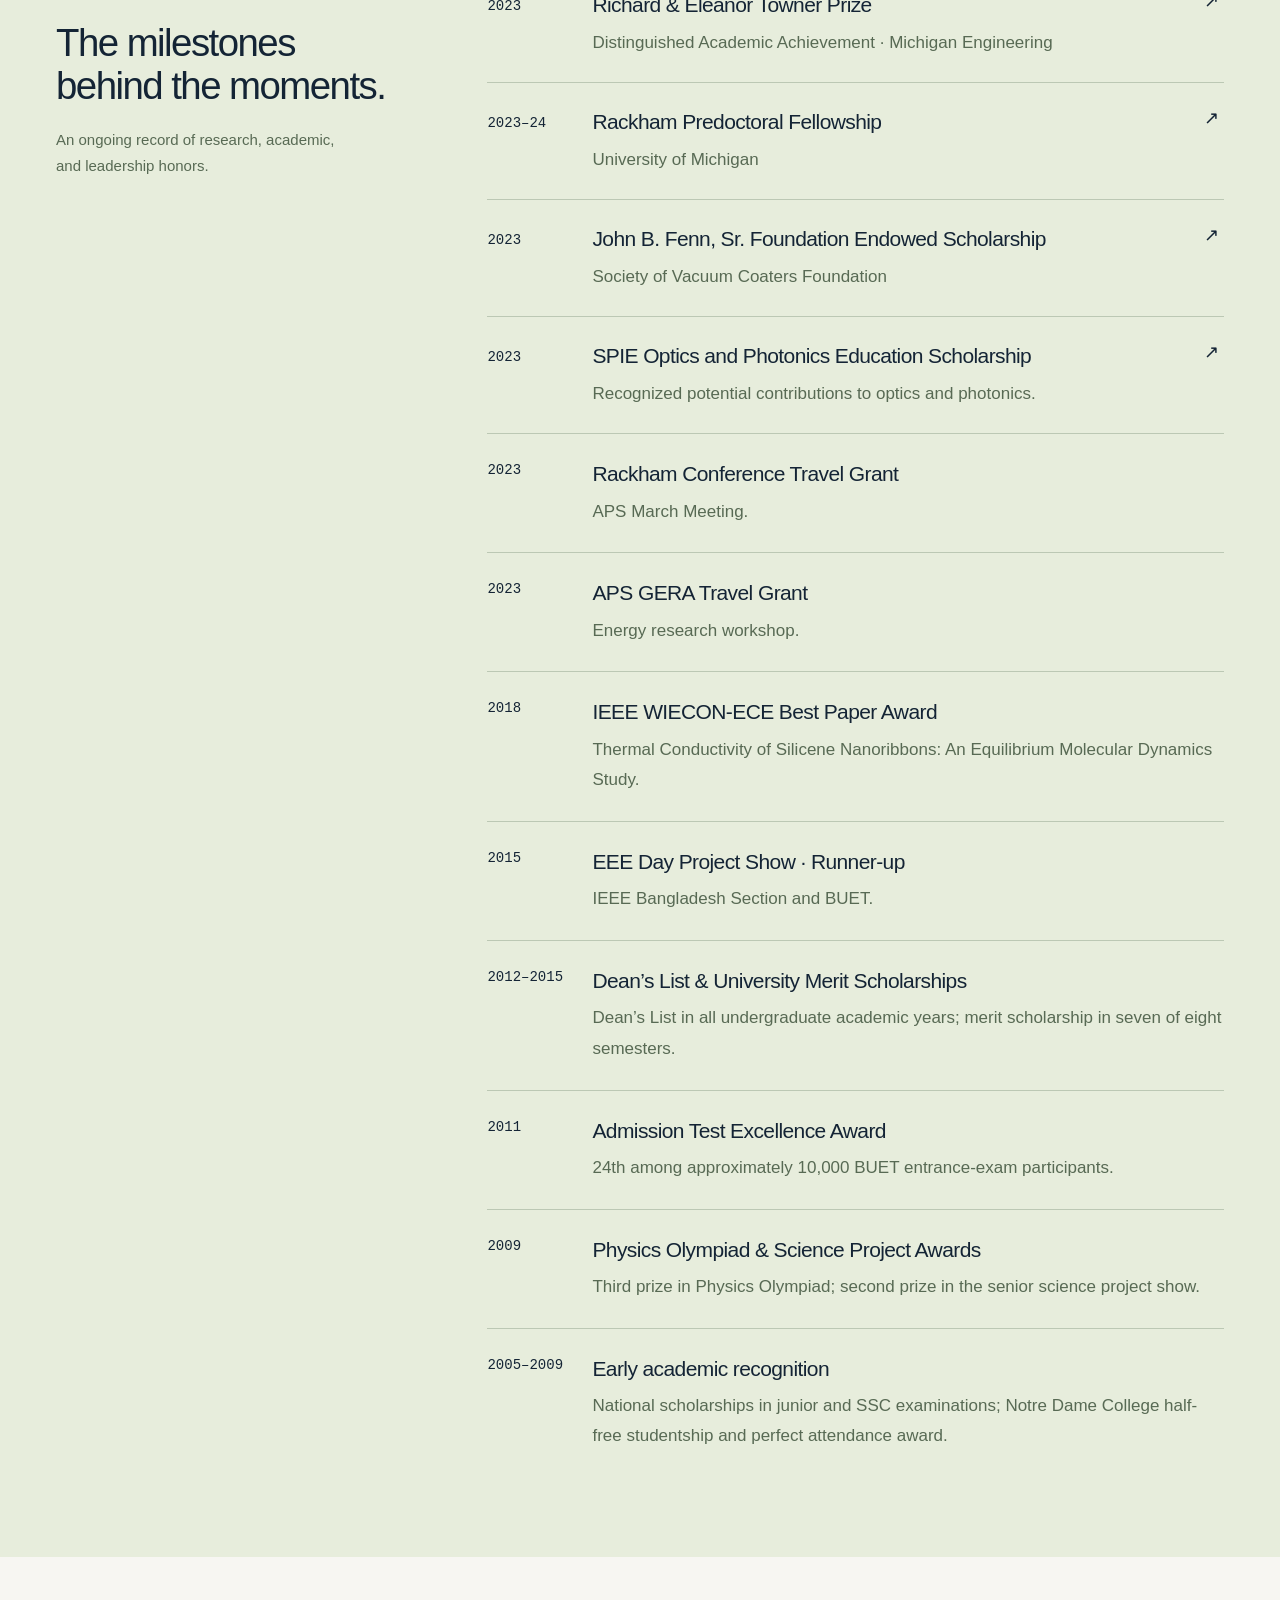
==== commit fc70744c: "Replace logic figure with corrected continuous silver nanosheet render" ====
--- a/index.html
+++ b/index.html
@@ -5,7 +5,7 @@
 <main id="main"><section class="hero wrap" id="home"><div class="hero-top"><span class="eyebrow"><i></i> DEVICE ENGINEER · IBM RESEARCH</span><span class="location">Albany, New York / USA</span></div><div class="hero-grid"><div class="hero-copy"><h1 class="hero-headline"><span class="headline-first">Small scale.</span> <em class="headline-second">Big possibilities.</em></h1><p class="intro">I’m Ishtiaque Ahmed Navid.<br>I explore the physics of materials and engineer the semiconductor devices that turn it into technology.</p><div class="actions"><a class="button" href="#work">Explore my work <span>↘</span></a><a class="text-link" href="assets/Ishtiaque-Ahmed-Navid-CV.pdf" download>Download CV ↓</a><a class="text-link" href="https://www.linkedin.com/in/ishtiaque-ahmed-navid-34773462/" target="_blank" rel="noopener noreferrer">LinkedIn ↗</a></div><div class="hero-credentials"><span>Advanced semiconductor devices</span><span>Ph.D. · University of Michigan</span></div></div><figure class="hero-science research-overview"><div class="figure-top"><span>RESEARCH / FROM MATERIALS TO DEVICES</span></div><div class="original-research-grid"><div class="original-research-panel"><div class="original-research-art art-logic" role="img" aria-label="Metallic gate surrounding stacked nanosheet channels and copper interconnects"></div><div class="original-research-label"><h3>Advanced semiconductors</h3><p>GAA nanosheets · Multi-Vt · eFuse / OTP</p></div></div><div class="original-research-panel"><div class="original-research-art art-energy" role="img" aria-label="Sunlit semiconductor nanowire photocathode in water with rising bubbles"></div><div class="original-research-label"><h3>Light-driven energy</h3><p>GaN / InGaN · Solar fuels · Tandem devices</p></div></div><div class="original-research-panel"><div class="original-research-art art-opto" role="img" aria-label="Faceted nitride nanostructures and glowing blue and green micro-LED array"></div><div class="original-research-label"><h3>Nanostructure optoelectronics</h3><p>Deep-nano networks · Micro-LEDs · MBE</p></div></div><div class="original-research-panel"><div class="original-research-art art-transport" role="img" aria-label="Honeycomb atomic sheet with warm-to-cool transport gradient"></div><div class="original-research-label"><h3>Thermal & electronic transport</h3><p>Graphene · h-BN · Stanene · MD / DFT</p></div></div></div><figcaption><strong>One research journey. Multiple scales of impact.</strong><span>Advanced logic · Solar fuels · Optoelectronics · Atomistic transport</span></figcaption></figure></div><div class="affiliations" aria-label="Professional and academic affiliations"><a href="https://www.ibm.com/research" target="_blank" rel="noopener noreferrer"><img class="institution-logo " src="assets/ibm-logo.svg" alt="IBM logo" loading="lazy"><div><strong>IBM</strong><span>Device Engineer · IBM Research</span></div></a><a href="https://umich.edu" target="_blank" rel="noopener noreferrer"><img class="institution-logo " src="assets/umich-seal.svg" alt="University of Michigan logo" loading="lazy"><div><strong>University of Michigan</strong><span>Ph.D. · Electrical &amp; Computer Engineering</span></div></a><a href="https://www.buet.ac.bd" target="_blank" rel="noopener noreferrer"><img class="institution-logo" src="assets/buet-logo.svg" alt="BUET logo" loading="lazy"><div><strong>BUET</strong><span>B.Sc. &amp; M.Sc. · Electrical &amp; Electronic Engineering</span></div></a></div><div class="topic-strip"><span>DEVICE PHYSICS</span><span>III-NITRIDES</span><span>EPITAXY</span><span>OPTOELECTRONICS</span><span>NANOSCALE TRANSPORT</span></div></section>
 <section class="about wrap" id="about"><div class="section-title"><span class="eyebrow">01 / ABOUT</span><h2>From fundamental physics<br>to functional technology.</h2></div><div class="about-grid"><figure class="portrait"><img src="assets/profile.jpg" alt="Ishtiaque Ahmed Navid" loading="lazy"><figcaption>Ishtiaque Ahmed Navid<br><span>Engineer · Researcher · Educator</span></figcaption></figure><div class="about-copy"><p class="large">I connect advanced logic devices, III-nitride nanomaterials, and light-driven energy conversion.</p><p>I am a Device Engineer in the Advanced Logic Technology Platform at IBM Research, Albany. My work spans 2 nm gate-all-around nanosheet FET technology, multiple-Vt solutions for high performance and low power, and eFuse development for advanced CMOS nodes.</p><p>My doctoral research with Professor Zetian Mi at the University of Michigan explored epitaxial semiconductor nanostructures for artificial photosynthesis, solar water splitting, and optoelectronics. My earlier research with Professor Samia Subrina at BUET investigated thermal and electronic transport in low-dimensional materials using molecular dynamics and density functional theory.</p><p>I bring hands-on experience from approximately 1,000 molecular beam epitaxy growths, cleanroom fabrication, materials and device characterization, and computational modeling, alongside university teaching and research mentoring.</p><div class="education"><div><img class="institution-logo education-logo" src="assets/umich-seal.svg" alt="University of Michigan logo" loading="lazy"><span>DECEMBER 2024</span><strong>University of Michigan, Ann Arbor</strong><small>Ph.D. · Electrical &amp; Computer Engineering<br>GPA: 4.00 / 4.00</small></div><div class="buet-degrees"><img class="institution-logo education-logo" src="assets/buet-logo.svg" alt="BUET logo" loading="lazy"><span>NOVEMBER 2018</span><strong>BUET</strong><small>M.Sc. · Electrical &amp; Electronic Engineering<br>GPA: 3.92 / 4.00 · Second highest in EEE</small></div><div><img class="institution-logo education-logo" src="assets/buet-logo.svg" alt="BUET logo" loading="lazy"><span>MARCH 2016</span><strong>BUET</strong><small>B.Sc. · Electrical &amp; Electronic Engineering<br>GPA: 3.92 / 4.00 · Top 5%</small></div></div></div></div></section>
 <section class="research" id="work"><div class="wrap"><div class="section-title"><span class="eyebrow">02 / SELECTED FOCUS AREAS</span><h2>Where materials<br><em>meet possibility.</em></h2><p>From transistor architectures to solar fuels and atomistic transport. Scientific visuals below are conceptual illustrations.</p></div><div class="work-grid">
-<article class="work-card"><div class="work-image"><img src="assets/focus-logic-corrected.webp" alt="Conceptual advanced logic nanosheet device with continuous upper and lower gate-stack interfaces" loading="lazy"></div><div class="work-copy"><h3>Semiconductor device engineering</h3><p>2 nm GAA nanosheet FET research and development, with multiple-Vt solutions for high-performance and low-power applications. Device optimization connects simulation, fabrication, electrical and physical characterization, and statistical analysis.</p><div class="tags"><span>2 nm technology</span><span>Device physics</span><span>GAA nanosheets</span></div></div></article>
+<article class="work-card"><div class="work-image"><img src="assets/focus-logic-silver-continuous.webp" alt="Conceptual GAA nanosheet device illustration showing continuous silver nanosheet channel surfaces" loading="lazy"></div><div class="work-copy"><h3>Semiconductor device engineering</h3><p>2 nm GAA nanosheet FET research and development, with multiple-Vt solutions for high-performance and low-power applications. Device optimization connects simulation, fabrication, electrical and physical characterization, and statistical analysis.</p><div class="tags"><span>2 nm technology</span><span>Device physics</span><span>GAA nanosheets</span></div></div></article>
 <article class="work-card"><div class="work-image"><img src="assets/focus-solar-original.webp" alt="Conceptual light-driven water splitting with semiconductor nanostructures" loading="lazy"><span>02 / SOLAR FUELS</span></div><div class="work-copy"><h3>Artificial photosynthesis</h3><p>GaN/InGaN nanowire photocatalysts for high-efficiency, long-term solar water splitting: epitaxial growth, reaction-condition optimization, and protective architectures. Related work includes InGaN/Si tandem photocathodes, co-catalyst engineering, CO₂ reduction, and dilute Bi-doped nitrides for solar fuels.</p><div class="tags"><span>GaN / InGaN</span><span>Solar water splitting</span><span>MBE</span></div></div></article>
 <article class="work-card"><div class="work-image"><img src="assets/focus-opto-original.webp" alt="Conceptual GaN and InGaN nanowire heterostructures" loading="lazy"><span>03 / OPTOELECTRONICS</span></div><div class="work-copy"><h3>Light-emitting devices</h3><p>MBE-grown GaN/InGaN micro-network deep-nano structures for optoelectronics and photocatalysis, including optical characterization and carrier dynamics. Additional work explores N-polar GaN/InGaN/AlGaN green micro-LEDs on silicon through selective-area growth, polarization, and strain engineering.</p><div class="tags"><span>Deep-nano structures</span><span>Characterization</span><span>Epitaxy</span></div></div></article>
 <article class="work-card"><div class="work-image"><img src="assets/focus-transport-original.webp" alt="Conceptual thermal and electronic transport in an atomistic lattice" loading="lazy"><span>04 / COMPUTATIONAL MATERIALS</span></div><div class="work-copy"><h3>Thermal & electronic transport</h3><p>Molecular dynamics studies of pristine and defect-induced graphene nanoribbons and strain-engineered hexagonal boron nitride. DFT studies examine electronic properties of pristine and carbon/silicon-doped stanene, linking composition and structure to thermal and electronic behavior.</p><div class="tags"><span>Molecular dynamics</span><span>DFT</span><span>2D materials</span></div></div></article>
